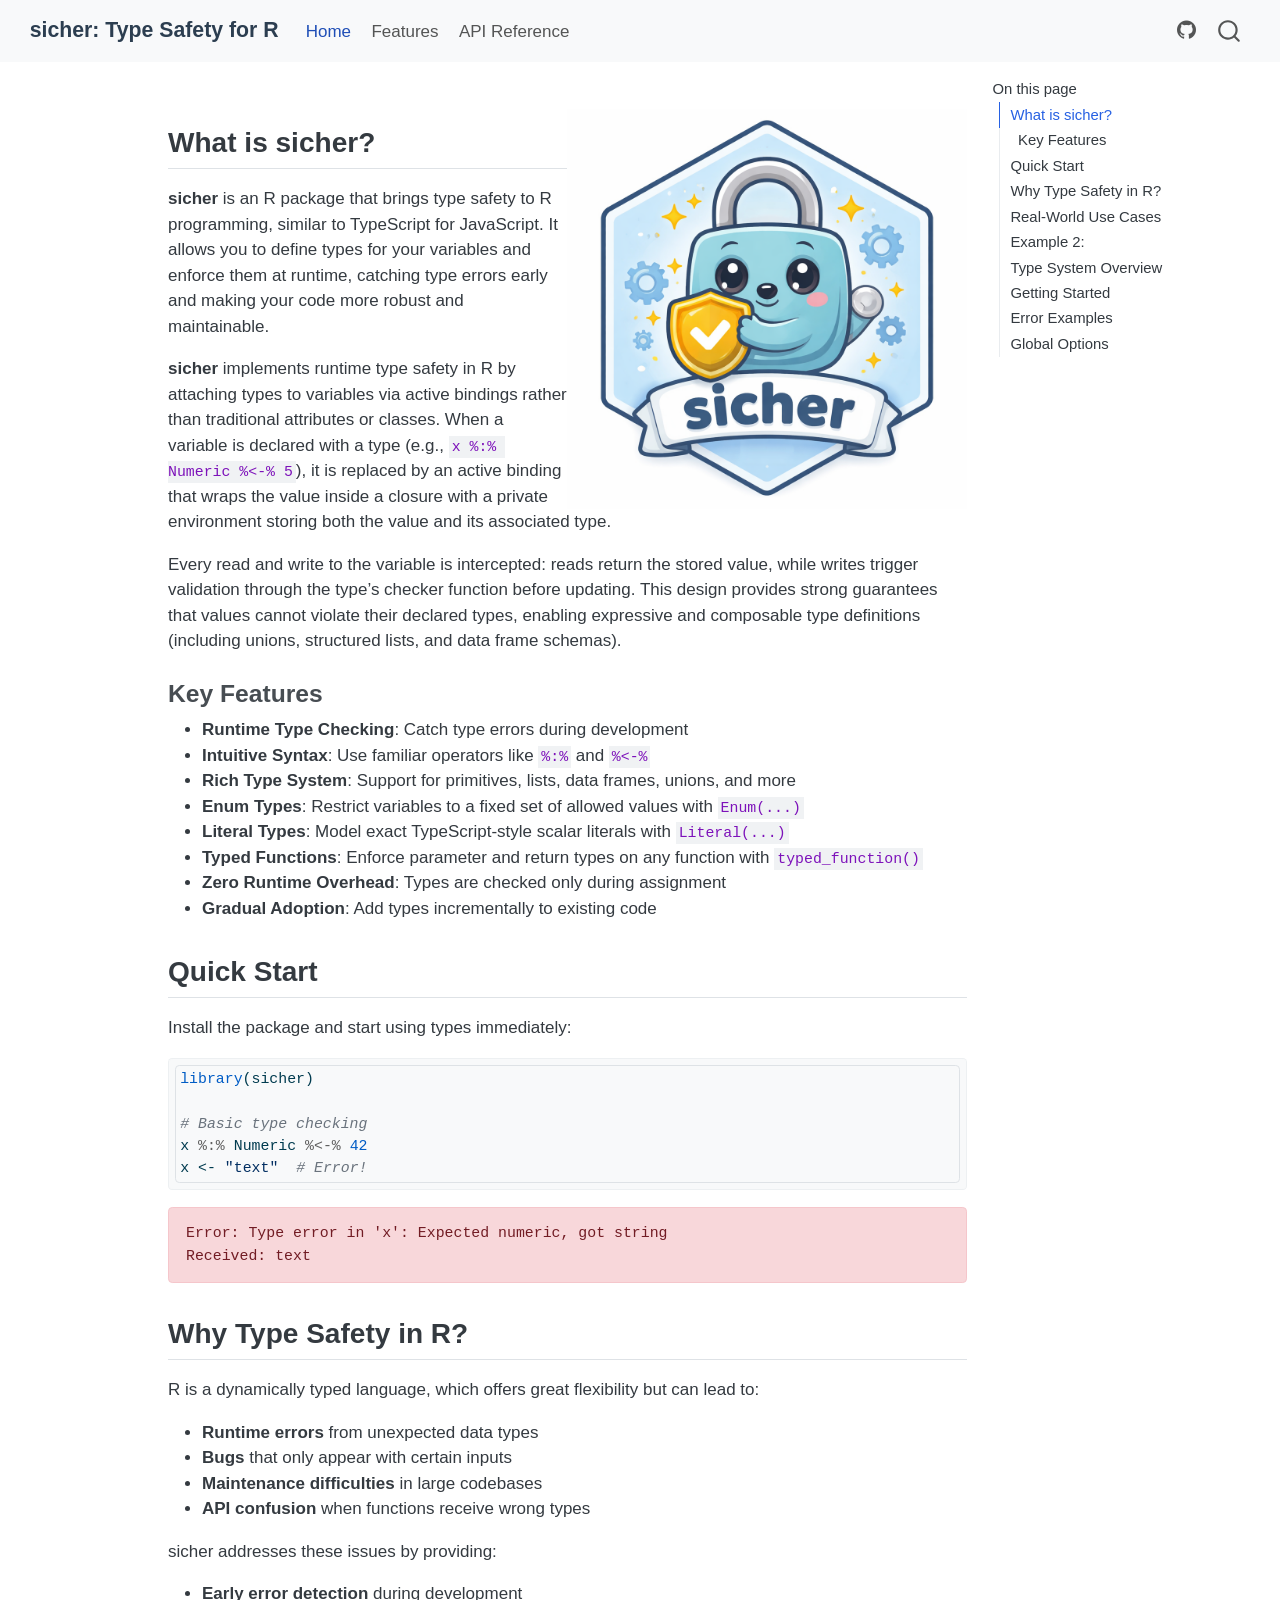
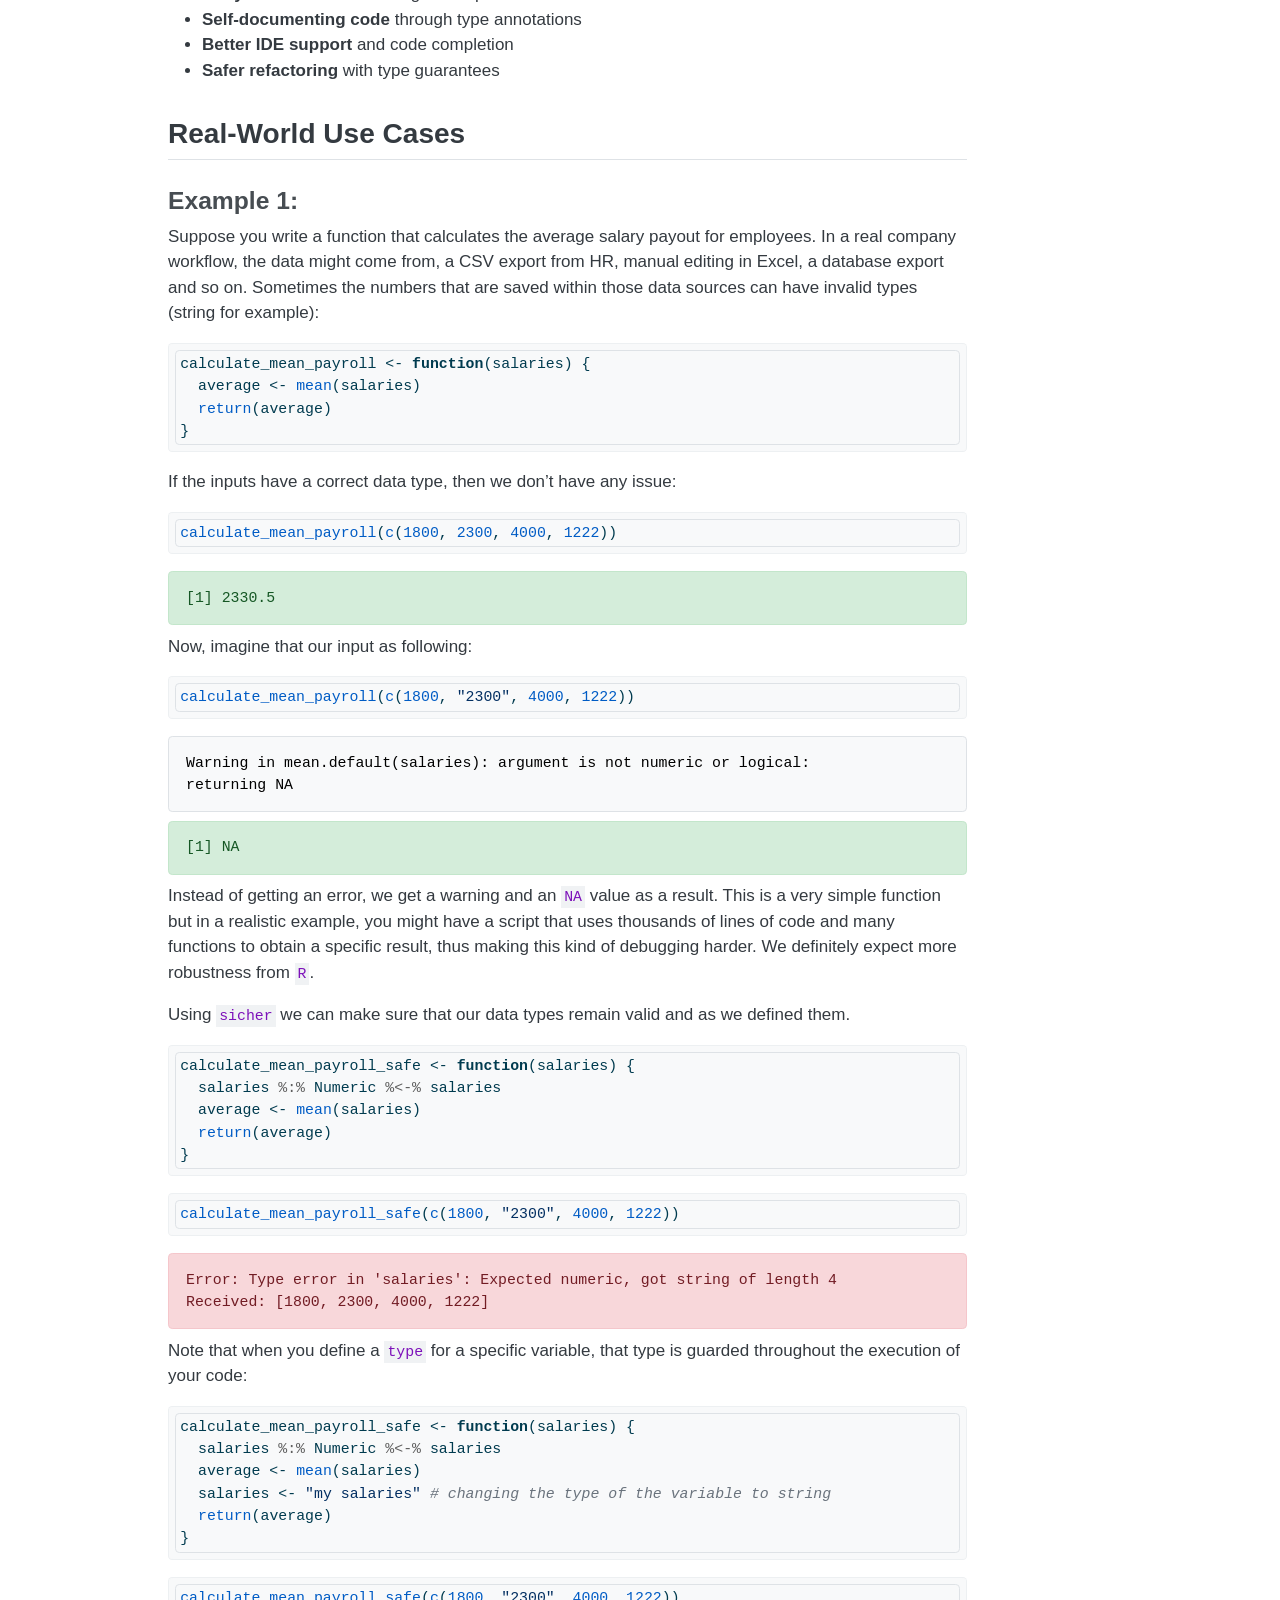
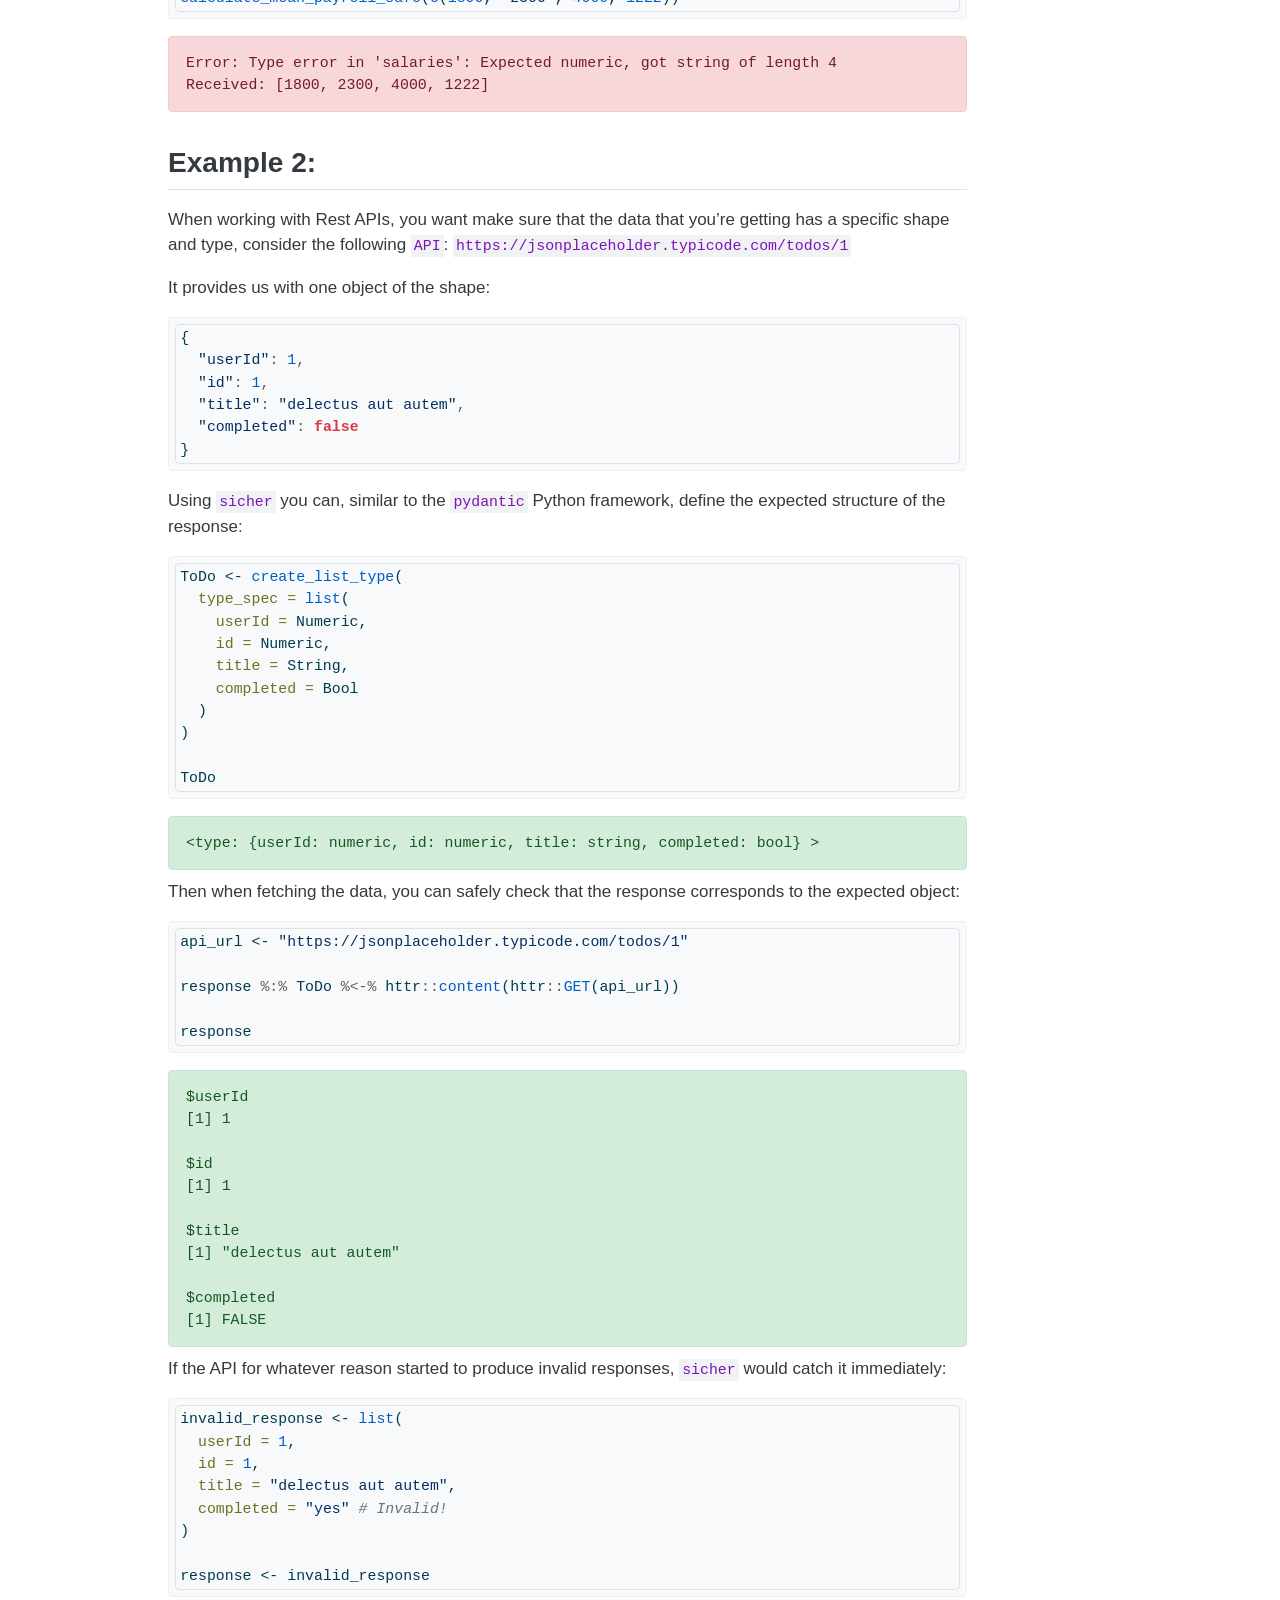
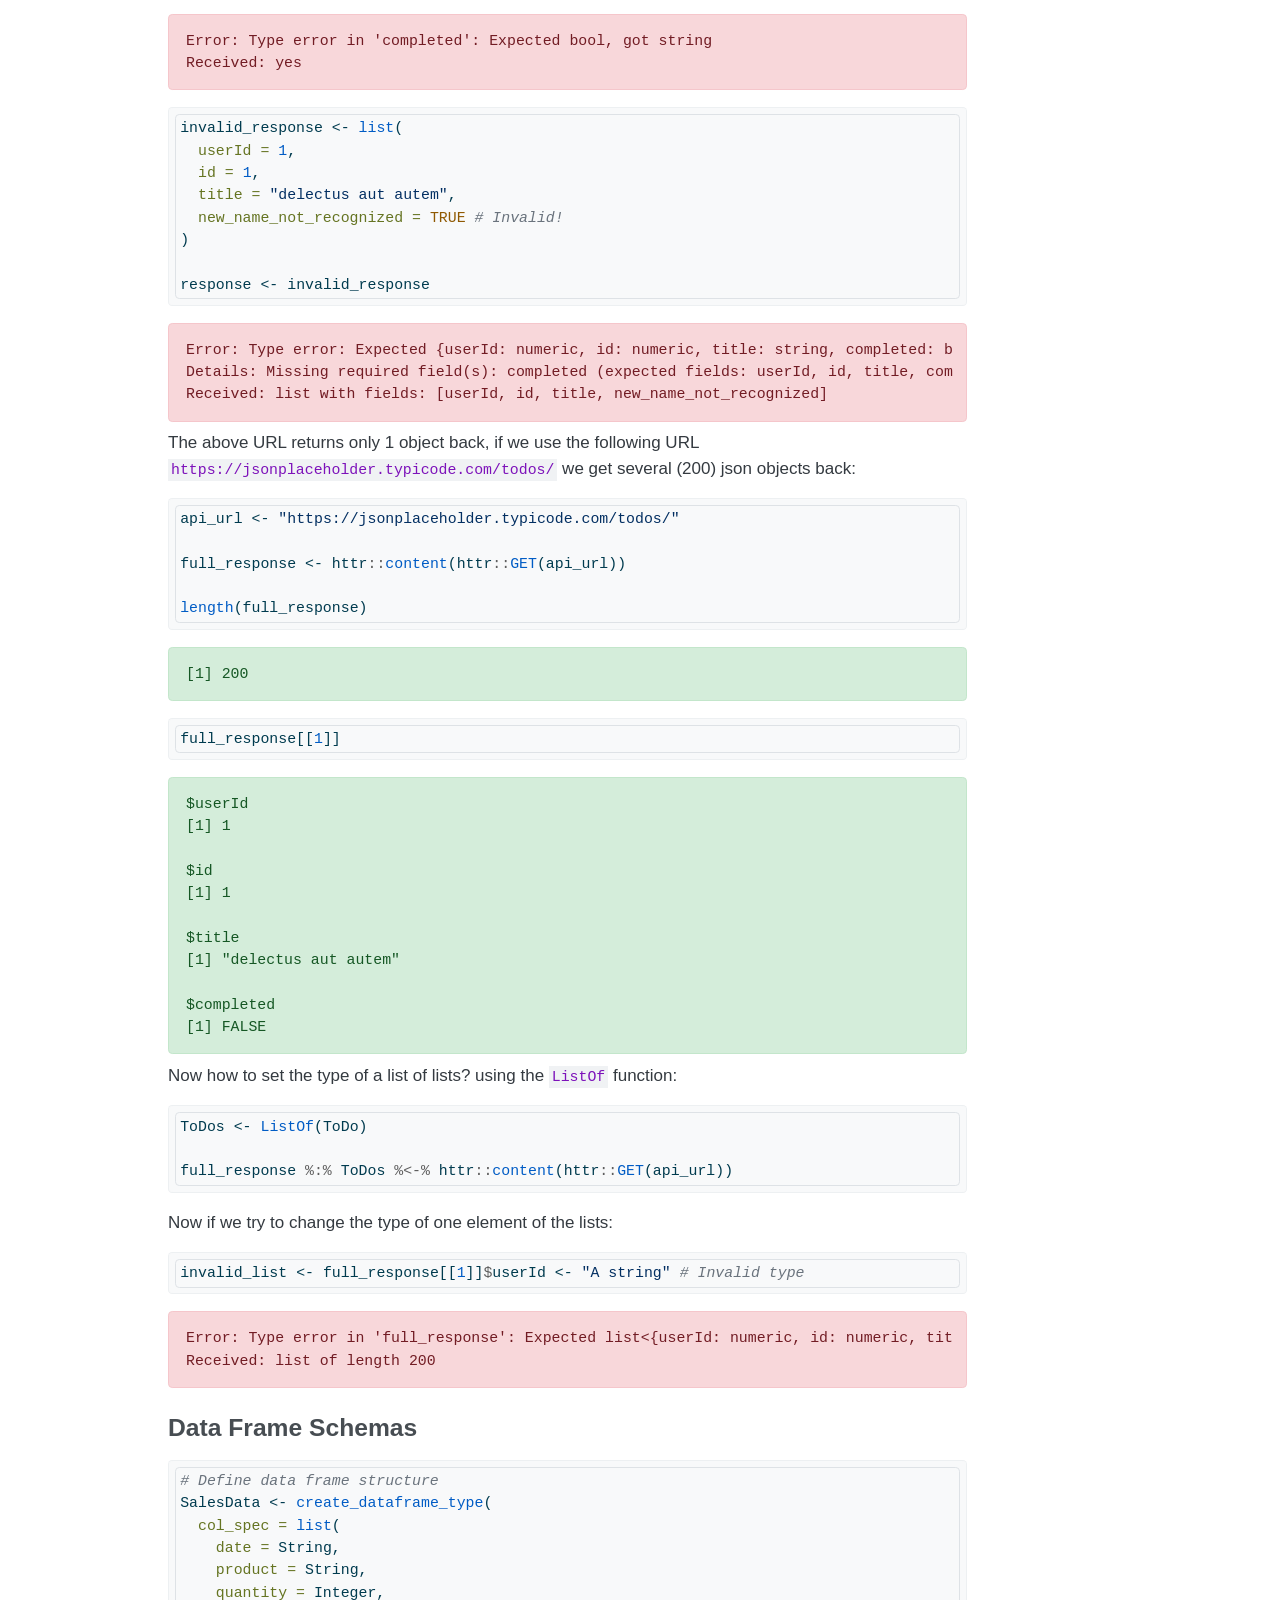
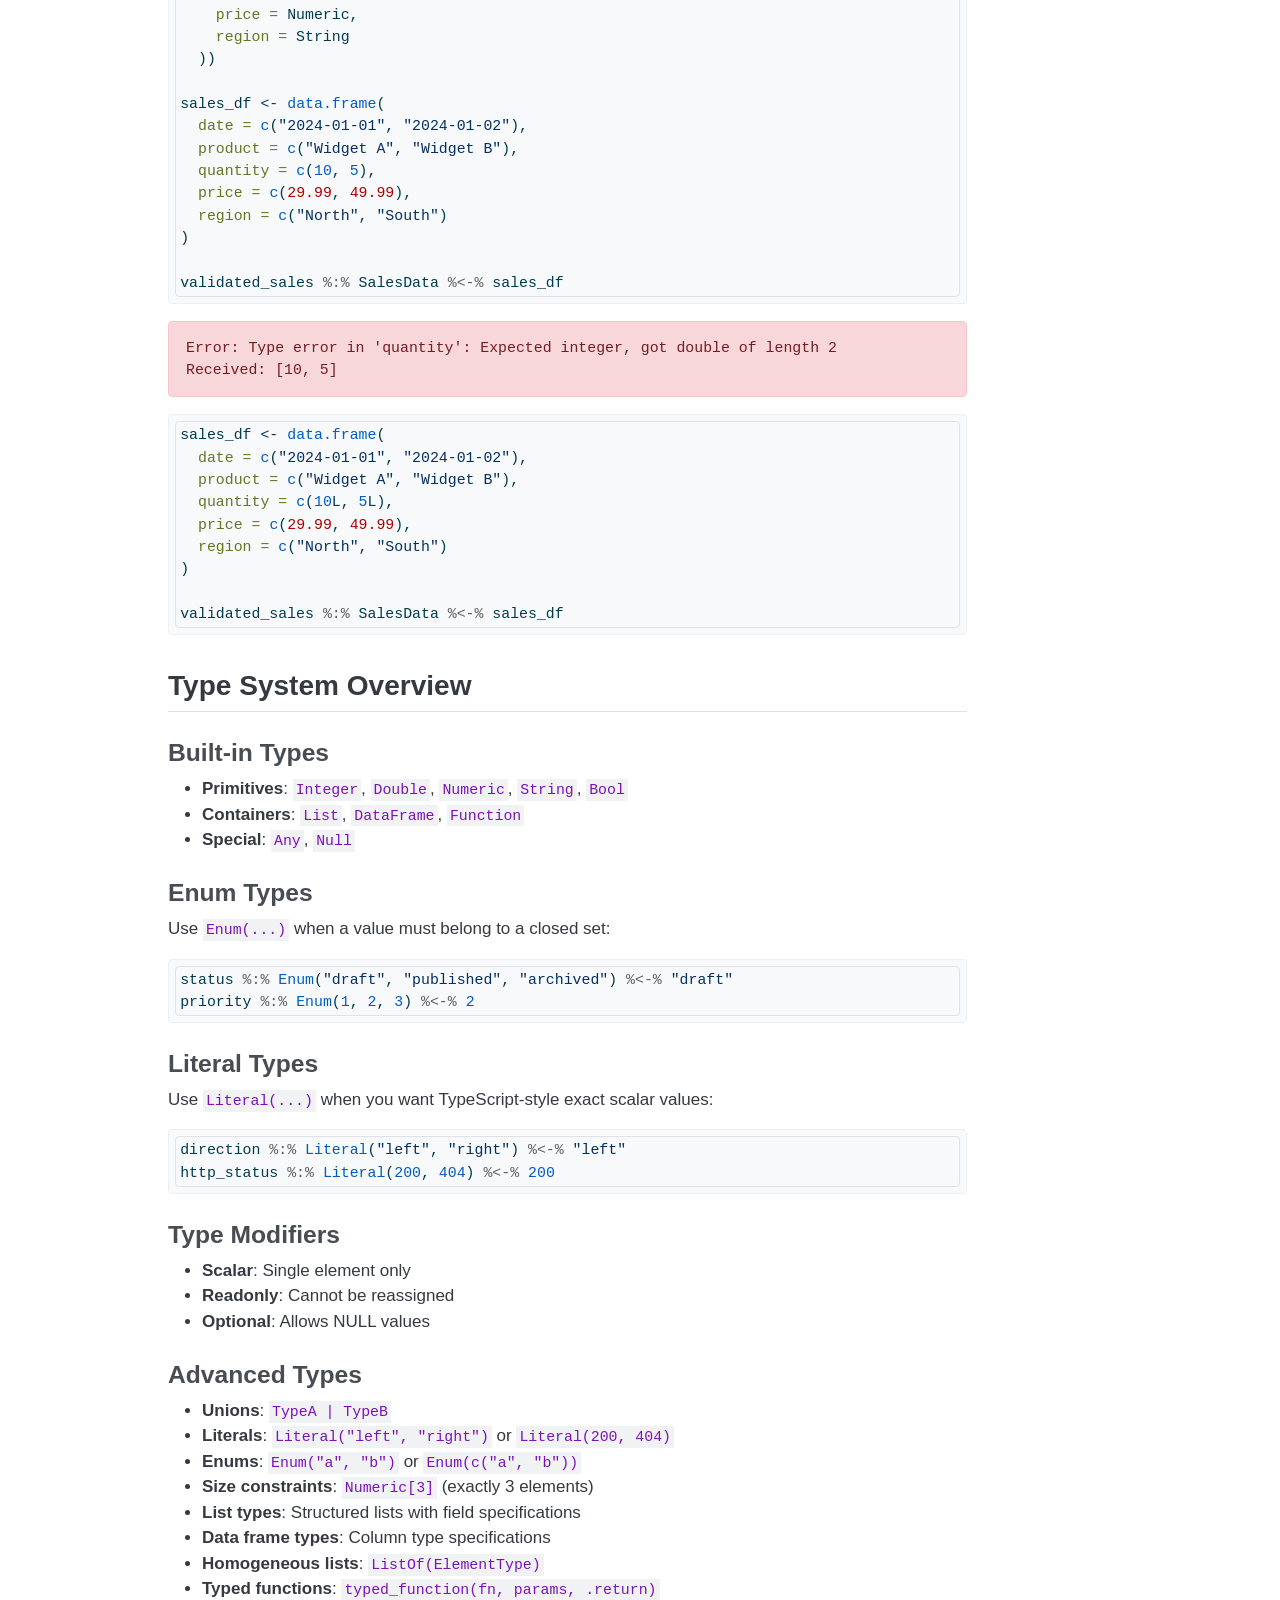
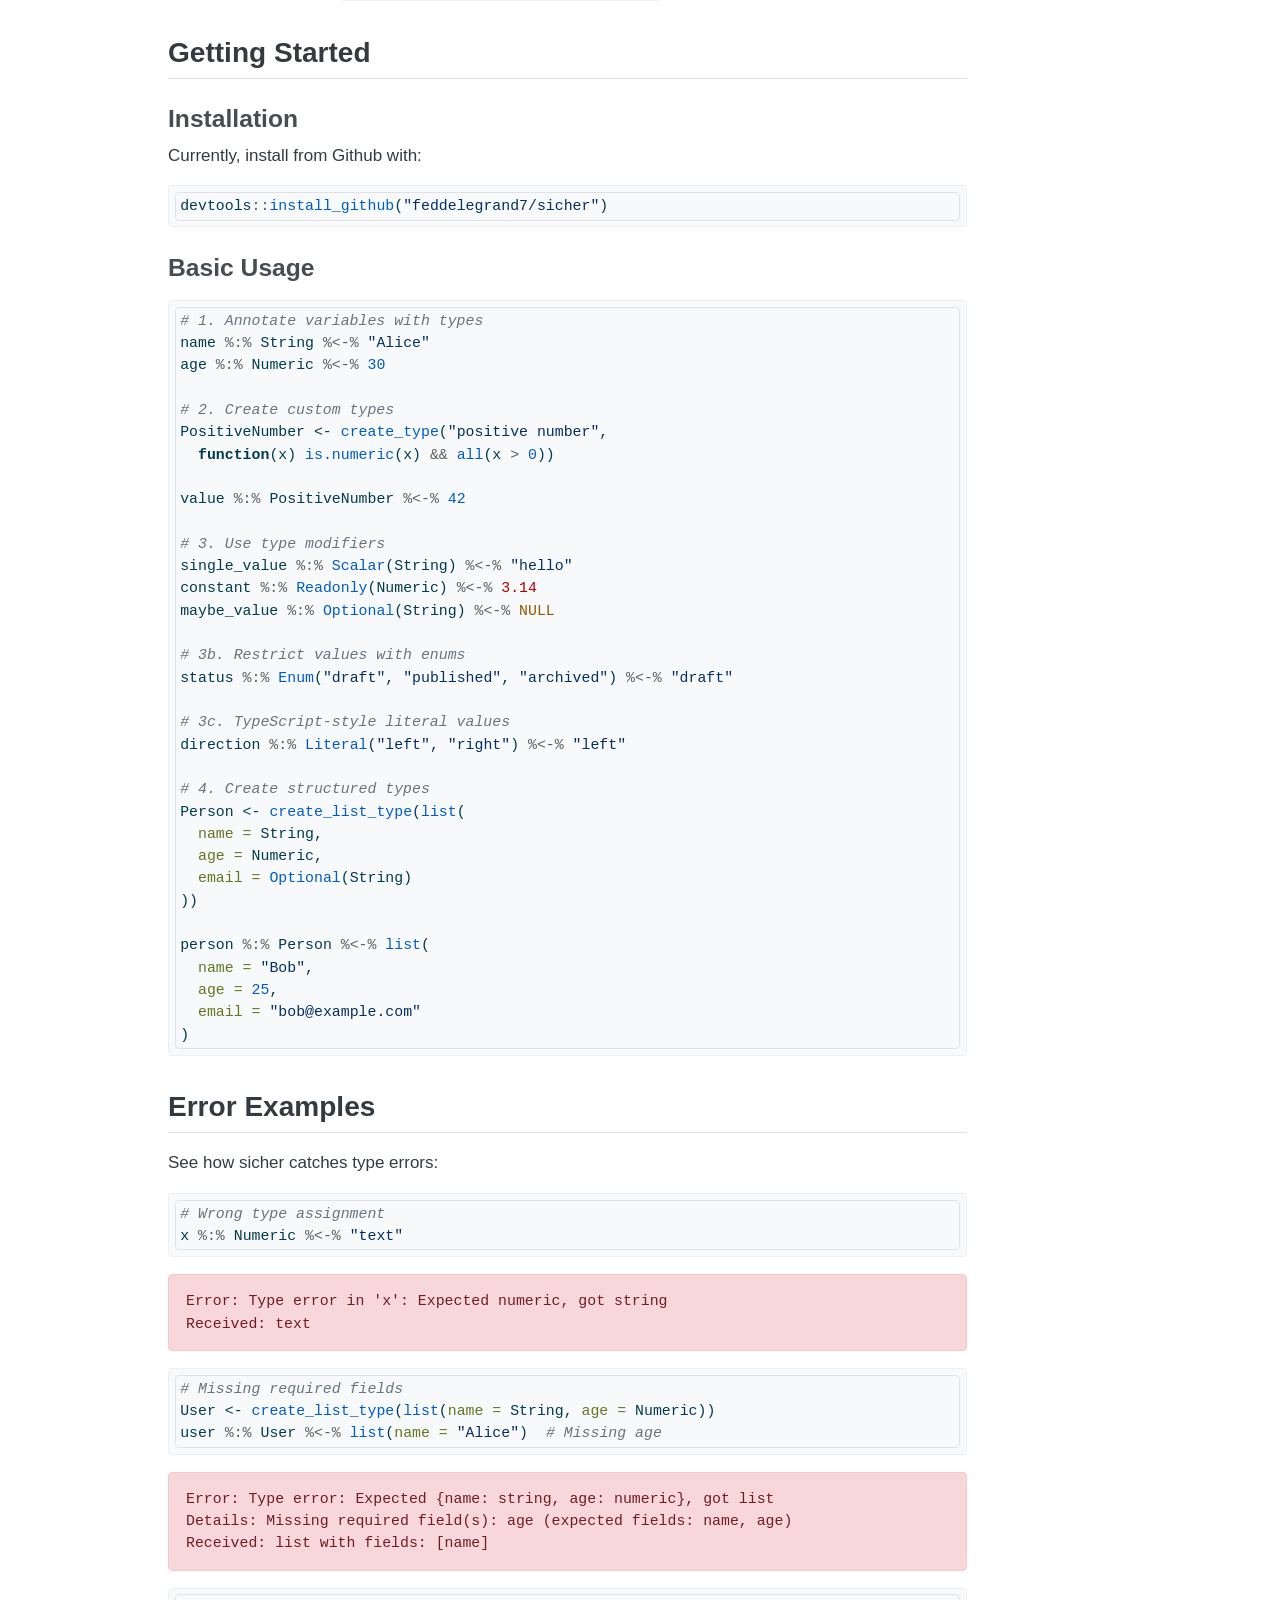
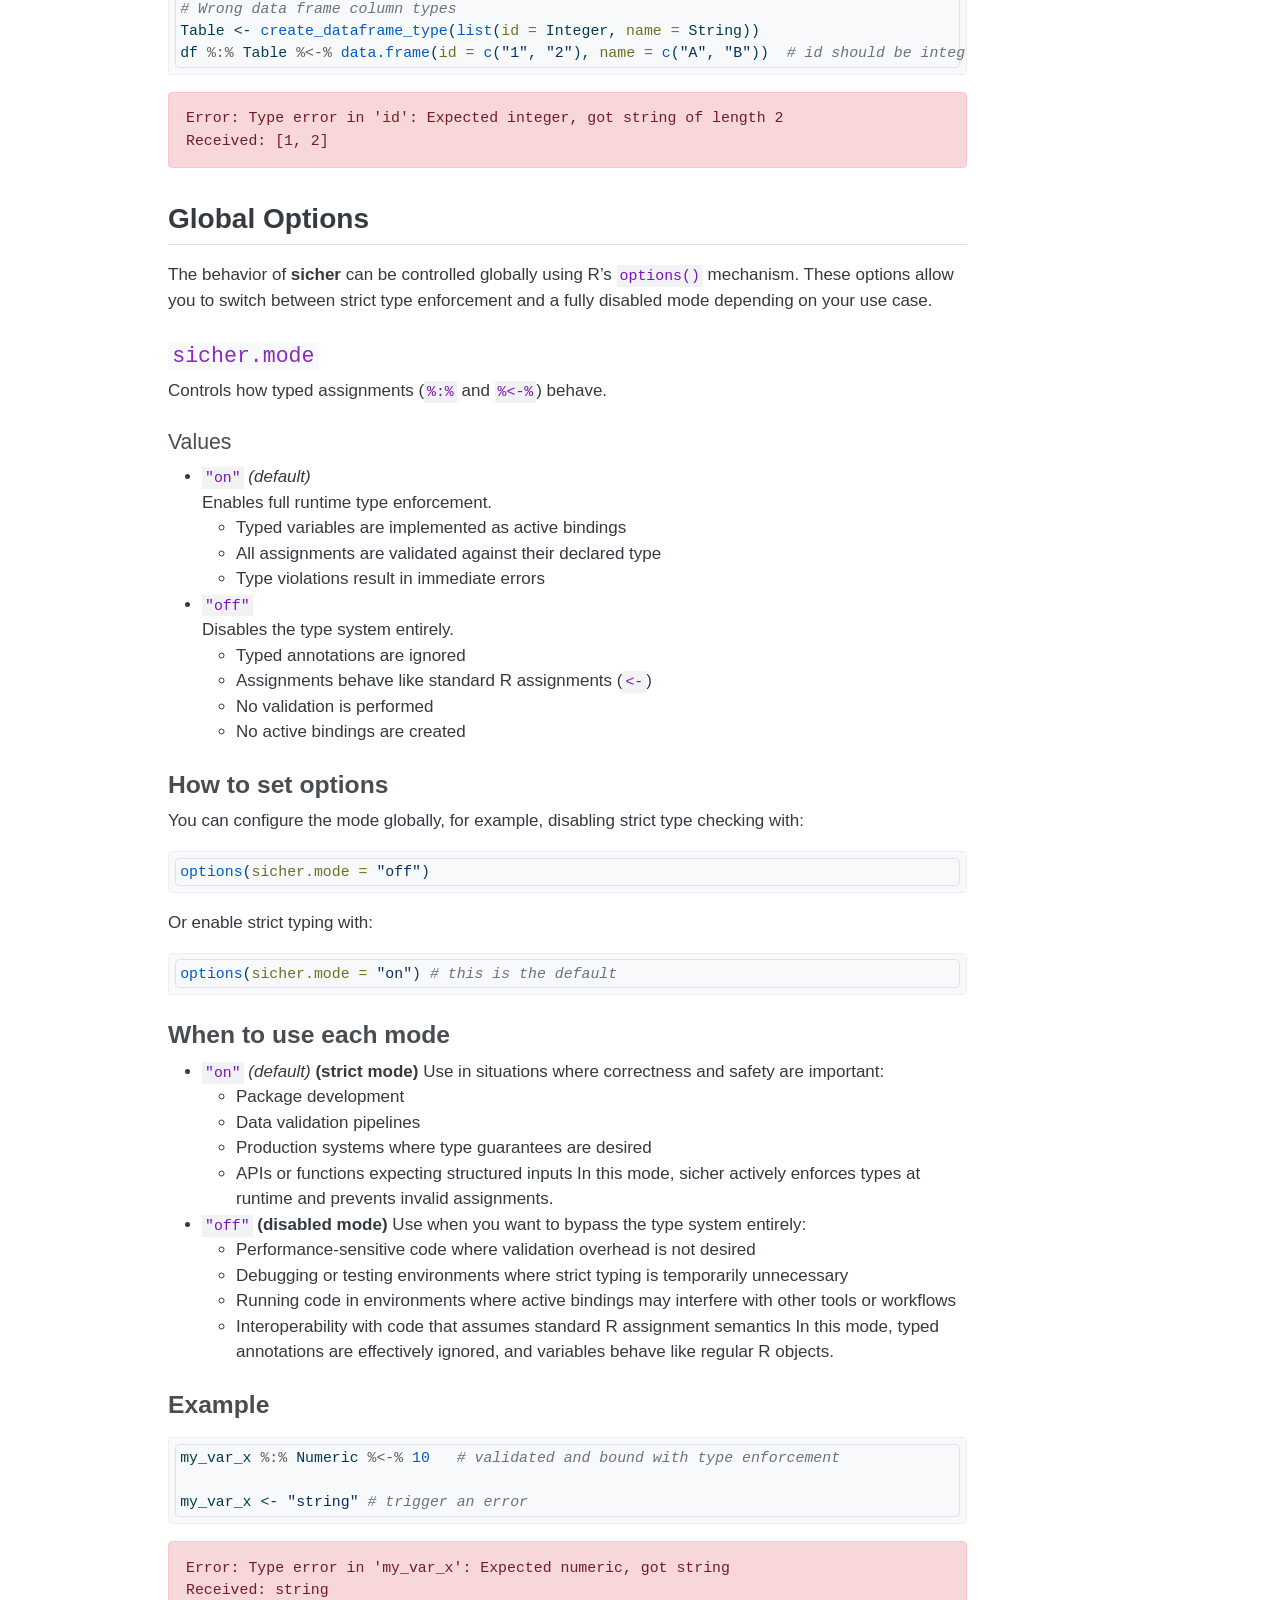
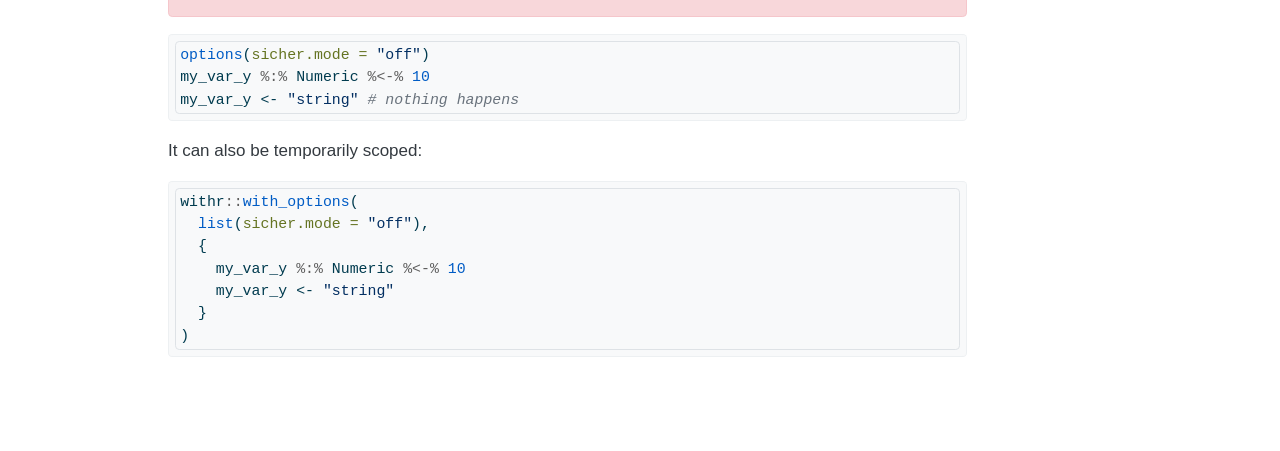
==== docs/index.html @ 77902a48 "updating documentation to include literals" ====
<!DOCTYPE html>
<html xmlns="http://www.w3.org/1999/xhtml" lang="en" xml:lang="en"><head>

<meta charset="utf-8">
<meta name="generator" content="quarto-1.8.27">

<meta name="viewport" content="width=device-width, initial-scale=1.0, user-scalable=yes">


<title>sicher: Type Safety for R</title>
<style>
code{white-space: pre-wrap;}
span.smallcaps{font-variant: small-caps;}
div.columns{display: flex; gap: min(4vw, 1.5em);}
div.column{flex: auto; overflow-x: auto;}
div.hanging-indent{margin-left: 1.5em; text-indent: -1.5em;}
ul.task-list{list-style: none;}
ul.task-list li input[type="checkbox"] {
  width: 0.8em;
  margin: 0 0.8em 0.2em -1em; /* quarto-specific, see https://github.com/quarto-dev/quarto-cli/issues/4556 */ 
  vertical-align: middle;
}
/* CSS for syntax highlighting */
html { -webkit-text-size-adjust: 100%; }
pre > code.sourceCode { white-space: pre; position: relative; }
pre > code.sourceCode > span { display: inline-block; line-height: 1.25; }
pre > code.sourceCode > span:empty { height: 1.2em; }
.sourceCode { overflow: visible; }
code.sourceCode > span { color: inherit; text-decoration: inherit; }
div.sourceCode { margin: 1em 0; }
pre.sourceCode { margin: 0; }
@media screen {
div.sourceCode { overflow: auto; }
}
@media print {
pre > code.sourceCode { white-space: pre-wrap; }
pre > code.sourceCode > span { text-indent: -5em; padding-left: 5em; }
}
pre.numberSource code
  { counter-reset: source-line 0; }
pre.numberSource code > span
  { position: relative; left: -4em; counter-increment: source-line; }
pre.numberSource code > span > a:first-child::before
  { content: counter(source-line);
    position: relative; left: -1em; text-align: right; vertical-align: baseline;
    border: none; display: inline-block;
    -webkit-touch-callout: none; -webkit-user-select: none;
    -khtml-user-select: none; -moz-user-select: none;
    -ms-user-select: none; user-select: none;
    padding: 0 4px; width: 4em;
  }
pre.numberSource { margin-left: 3em;  padding-left: 4px; }
div.sourceCode
  {   }
@media screen {
pre > code.sourceCode > span > a:first-child::before { text-decoration: underline; }
}
</style>


<script src="site_libs/quarto-nav/quarto-nav.js"></script>
<script src="site_libs/quarto-nav/headroom.min.js"></script>
<script src="site_libs/clipboard/clipboard.min.js"></script>
<script src="site_libs/quarto-search/autocomplete.umd.js"></script>
<script src="site_libs/quarto-search/fuse.min.js"></script>
<script src="site_libs/quarto-search/quarto-search.js"></script>
<meta name="quarto:offset" content="./">
<script src="site_libs/quarto-html/quarto.js" type="module"></script>
<script src="site_libs/quarto-html/tabsets/tabsets.js" type="module"></script>
<script src="site_libs/quarto-html/axe/axe-check.js" type="module"></script>
<script src="site_libs/quarto-html/popper.min.js"></script>
<script src="site_libs/quarto-html/tippy.umd.min.js"></script>
<script src="site_libs/quarto-html/anchor.min.js"></script>
<link href="site_libs/quarto-html/tippy.css" rel="stylesheet">
<link href="site_libs/quarto-html/quarto-syntax-highlighting-ed96de9b727972fe78a7b5d16c58bf87.css" rel="stylesheet" id="quarto-text-highlighting-styles">
<script src="site_libs/bootstrap/bootstrap.min.js"></script>
<link href="site_libs/bootstrap/bootstrap-icons.css" rel="stylesheet">
<link href="site_libs/bootstrap/bootstrap-5b4ad623e5705c0698d39aec6f10cf02.min.css" rel="stylesheet" append-hash="true" id="quarto-bootstrap" data-mode="light">
<script id="quarto-search-options" type="application/json">{
  "location": "navbar",
  "copy-button": false,
  "collapse-after": 3,
  "panel-placement": "end",
  "type": "overlay",
  "limit": 50,
  "keyboard-shortcut": [
    "f",
    "/",
    "s"
  ],
  "show-item-context": false,
  "language": {
    "search-no-results-text": "No results",
    "search-matching-documents-text": "matching documents",
    "search-copy-link-title": "Copy link to search",
    "search-hide-matches-text": "Hide additional matches",
    "search-more-match-text": "more match in this document",
    "search-more-matches-text": "more matches in this document",
    "search-clear-button-title": "Clear",
    "search-text-placeholder": "",
    "search-detached-cancel-button-title": "Cancel",
    "search-submit-button-title": "Submit",
    "search-label": "Search"
  }
}</script>


<link rel="stylesheet" href="styles.css">
</head>

<body class="nav-fixed quarto-light">

<div id="quarto-search-results"></div>
  <header id="quarto-header" class="headroom fixed-top">
    <nav class="navbar navbar-expand-lg " data-bs-theme="dark">
      <div class="navbar-container container-fluid">
      <div class="navbar-brand-container mx-auto">
    <a class="navbar-brand" href="./index.html">
    <span class="navbar-title">sicher: Type Safety for R</span>
    </a>
  </div>
            <div id="quarto-search" class="" title="Search"></div>
          <button class="navbar-toggler" type="button" data-bs-toggle="collapse" data-bs-target="#navbarCollapse" aria-controls="navbarCollapse" role="menu" aria-expanded="false" aria-label="Toggle navigation" onclick="if (window.quartoToggleHeadroom) { window.quartoToggleHeadroom(); }">
  <span class="navbar-toggler-icon"></span>
</button>
          <div class="collapse navbar-collapse" id="navbarCollapse">
            <ul class="navbar-nav navbar-nav-scroll me-auto">
  <li class="nav-item">
    <a class="nav-link active" href="./index.html" aria-current="page"> 
<span class="menu-text">Home</span></a>
  </li>  
  <li class="nav-item">
    <a class="nav-link" href="./features.html"> 
<span class="menu-text">Features</span></a>
  </li>  
  <li class="nav-item">
    <a class="nav-link" href="./api.html"> 
<span class="menu-text">API Reference</span></a>
  </li>  
</ul>
            <ul class="navbar-nav navbar-nav-scroll ms-auto">
  <li class="nav-item compact">
    <a class="nav-link" href="https://github.com/feddelegrand7/sicher"> <i class="bi bi-github" role="img">
</i> 
<span class="menu-text"></span></a>
  </li>  
</ul>
          </div> <!-- /navcollapse -->
            <div class="quarto-navbar-tools">
</div>
      </div> <!-- /container-fluid -->
    </nav>
</header>
<!-- content -->
<div id="quarto-content" class="quarto-container page-columns page-rows-contents page-layout-article page-navbar">
<!-- sidebar -->
<!-- margin-sidebar -->
    <div id="quarto-margin-sidebar" class="sidebar margin-sidebar">
        <nav id="TOC" role="doc-toc" class="toc-active">
    <h2 id="toc-title">On this page</h2>
   
  <ul>
  <li><a href="#what-is-sicher" id="toc-what-is-sicher" class="nav-link active" data-scroll-target="#what-is-sicher">What is sicher?</a>
  <ul class="collapse">
  <li><a href="#key-features" id="toc-key-features" class="nav-link" data-scroll-target="#key-features">Key Features</a></li>
  </ul></li>
  <li><a href="#quick-start" id="toc-quick-start" class="nav-link" data-scroll-target="#quick-start">Quick Start</a></li>
  <li><a href="#why-type-safety-in-r" id="toc-why-type-safety-in-r" class="nav-link" data-scroll-target="#why-type-safety-in-r">Why Type Safety in R?</a></li>
  <li><a href="#real-world-use-cases" id="toc-real-world-use-cases" class="nav-link" data-scroll-target="#real-world-use-cases">Real-World Use Cases</a>
  <ul class="collapse">
  <li><a href="#example-1" id="toc-example-1" class="nav-link" data-scroll-target="#example-1">Example 1:</a></li>
  </ul></li>
  <li><a href="#example-2" id="toc-example-2" class="nav-link" data-scroll-target="#example-2">Example 2:</a>
  <ul class="collapse">
  <li><a href="#data-frame-schemas" id="toc-data-frame-schemas" class="nav-link" data-scroll-target="#data-frame-schemas">Data Frame Schemas</a></li>
  </ul></li>
  <li><a href="#type-system-overview" id="toc-type-system-overview" class="nav-link" data-scroll-target="#type-system-overview">Type System Overview</a>
  <ul class="collapse">
  <li><a href="#built-in-types" id="toc-built-in-types" class="nav-link" data-scroll-target="#built-in-types">Built-in Types</a></li>
  <li><a href="#enum-types" id="toc-enum-types" class="nav-link" data-scroll-target="#enum-types">Enum Types</a></li>
  <li><a href="#literal-types" id="toc-literal-types" class="nav-link" data-scroll-target="#literal-types">Literal Types</a></li>
  <li><a href="#type-modifiers" id="toc-type-modifiers" class="nav-link" data-scroll-target="#type-modifiers">Type Modifiers</a></li>
  <li><a href="#advanced-types" id="toc-advanced-types" class="nav-link" data-scroll-target="#advanced-types">Advanced Types</a></li>
  </ul></li>
  <li><a href="#getting-started" id="toc-getting-started" class="nav-link" data-scroll-target="#getting-started">Getting Started</a>
  <ul class="collapse">
  <li><a href="#installation" id="toc-installation" class="nav-link" data-scroll-target="#installation">Installation</a></li>
  <li><a href="#basic-usage" id="toc-basic-usage" class="nav-link" data-scroll-target="#basic-usage">Basic Usage</a></li>
  </ul></li>
  <li><a href="#error-examples" id="toc-error-examples" class="nav-link" data-scroll-target="#error-examples">Error Examples</a></li>
  <li><a href="#global-options" id="toc-global-options" class="nav-link" data-scroll-target="#global-options">Global Options</a>
  <ul class="collapse">
  <li><a href="#sicher.mode" id="toc-sicher.mode" class="nav-link" data-scroll-target="#sicher.mode"><code>sicher.mode</code></a></li>
  <li><a href="#how-to-set-options" id="toc-how-to-set-options" class="nav-link" data-scroll-target="#how-to-set-options">How to set options</a></li>
  <li><a href="#when-to-use-each-mode" id="toc-when-to-use-each-mode" class="nav-link" data-scroll-target="#when-to-use-each-mode">When to use each mode</a></li>
  <li><a href="#example" id="toc-example" class="nav-link" data-scroll-target="#example">Example</a></li>
  </ul></li>
  </ul>
</nav>
    </div>
<!-- main -->
<main class="content" id="quarto-document-content"><header id="title-block-header" class="quarto-title-block"></header>




<p><a><img src="man/figures/sicher_logo.png" align="right" height="400" width="400"></a></p>
<section id="what-is-sicher" class="level2">
<h2 class="anchored" data-anchor-id="what-is-sicher">What is sicher?</h2>
<p><strong>sicher</strong> is an R package that brings type safety to R programming, similar to TypeScript for JavaScript. It allows you to define types for your variables and enforce them at runtime, catching type errors early and making your code more robust and maintainable.</p>
<p><strong>sicher</strong> implements runtime type safety in R by attaching types to variables via active bindings rather than traditional attributes or classes. When a variable is declared with a type (e.g., <code>x %:% Numeric %&lt;-% 5</code>), it is replaced by an active binding that wraps the value inside a closure with a private environment storing both the value and its associated type.</p>
<p>Every read and write to the variable is intercepted: reads return the stored value, while writes trigger validation through the type’s checker function before updating. This design provides strong guarantees that values cannot violate their declared types, enabling expressive and composable type definitions (including unions, structured lists, and data frame schemas).</p>
<section id="key-features" class="level3">
<h3 class="anchored" data-anchor-id="key-features">Key Features</h3>
<ul>
<li><strong>Runtime Type Checking</strong>: Catch type errors during development</li>
<li><strong>Intuitive Syntax</strong>: Use familiar operators like <code>%:%</code> and <code>%&lt;-%</code></li>
<li><strong>Rich Type System</strong>: Support for primitives, lists, data frames, unions, and more</li>
<li><strong>Enum Types</strong>: Restrict variables to a fixed set of allowed values with <code>Enum(...)</code></li>
<li><strong>Literal Types</strong>: Model exact TypeScript-style scalar literals with <code>Literal(...)</code></li>
<li><strong>Typed Functions</strong>: Enforce parameter and return types on any function with <code>typed_function()</code></li>
<li><strong>Zero Runtime Overhead</strong>: Types are checked only during assignment</li>
<li><strong>Gradual Adoption</strong>: Add types incrementally to existing code</li>
</ul>
</section>
</section>
<section id="quick-start" class="level2">
<h2 class="anchored" data-anchor-id="quick-start">Quick Start</h2>
<p>Install the package and start using types immediately:</p>
<div class="cell">
<div class="code-copy-outer-scaffold"><div class="sourceCode cell-code" id="cb1"><pre class="sourceCode r code-with-copy"><code class="sourceCode r"><span id="cb1-1"><a href="#cb1-1" aria-hidden="true" tabindex="-1"></a><span class="fu">library</span>(sicher)</span>
<span id="cb1-2"><a href="#cb1-2" aria-hidden="true" tabindex="-1"></a></span>
<span id="cb1-3"><a href="#cb1-3" aria-hidden="true" tabindex="-1"></a><span class="co"># Basic type checking</span></span>
<span id="cb1-4"><a href="#cb1-4" aria-hidden="true" tabindex="-1"></a>x <span class="sc">%:%</span> Numeric <span class="sc">%&lt;-%</span> <span class="dv">42</span></span>
<span id="cb1-5"><a href="#cb1-5" aria-hidden="true" tabindex="-1"></a>x <span class="ot">&lt;-</span> <span class="st">"text"</span>  <span class="co"># Error!</span></span></code></pre></div><button title="Copy to Clipboard" class="code-copy-button"><i class="bi"></i></button></div>
<div class="cell-output cell-output-error">
<pre><code>Error: Type error in 'x': Expected numeric, got string
Received: text</code></pre>
</div>
</div>
</section>
<section id="why-type-safety-in-r" class="level2">
<h2 class="anchored" data-anchor-id="why-type-safety-in-r">Why Type Safety in R?</h2>
<p>R is a dynamically typed language, which offers great flexibility but can lead to:</p>
<ul>
<li><strong>Runtime errors</strong> from unexpected data types</li>
<li><strong>Bugs</strong> that only appear with certain inputs</li>
<li><strong>Maintenance difficulties</strong> in large codebases</li>
<li><strong>API confusion</strong> when functions receive wrong types</li>
</ul>
<p>sicher addresses these issues by providing:</p>
<ul>
<li><strong>Early error detection</strong> during development</li>
<li><strong>Self-documenting code</strong> through type annotations</li>
<li><strong>Better IDE support</strong> and code completion</li>
<li><strong>Safer refactoring</strong> with type guarantees</li>
</ul>
</section>
<section id="real-world-use-cases" class="level2">
<h2 class="anchored" data-anchor-id="real-world-use-cases">Real-World Use Cases</h2>
<section id="example-1" class="level3">
<h3 class="anchored" data-anchor-id="example-1">Example 1:</h3>
<p>Suppose you write a function that calculates the average salary payout for employees. In a real company workflow, the data might come from, a CSV export from HR, manual editing in Excel, a database export and so on. Sometimes the numbers that are saved within those data sources can have invalid types (string for example):</p>
<div class="cell">
<div class="code-copy-outer-scaffold"><div class="sourceCode cell-code" id="cb3"><pre class="sourceCode r code-with-copy"><code class="sourceCode r"><span id="cb3-1"><a href="#cb3-1" aria-hidden="true" tabindex="-1"></a>calculate_mean_payroll <span class="ot">&lt;-</span> <span class="cf">function</span>(salaries) {</span>
<span id="cb3-2"><a href="#cb3-2" aria-hidden="true" tabindex="-1"></a>  average <span class="ot">&lt;-</span> <span class="fu">mean</span>(salaries)</span>
<span id="cb3-3"><a href="#cb3-3" aria-hidden="true" tabindex="-1"></a>  <span class="fu">return</span>(average)</span>
<span id="cb3-4"><a href="#cb3-4" aria-hidden="true" tabindex="-1"></a>}</span></code></pre></div><button title="Copy to Clipboard" class="code-copy-button"><i class="bi"></i></button></div>
</div>
<p>If the inputs have a correct data type, then we don’t have any issue:</p>
<div class="cell">
<div class="code-copy-outer-scaffold"><div class="sourceCode cell-code" id="cb4"><pre class="sourceCode r code-with-copy"><code class="sourceCode r"><span id="cb4-1"><a href="#cb4-1" aria-hidden="true" tabindex="-1"></a><span class="fu">calculate_mean_payroll</span>(<span class="fu">c</span>(<span class="dv">1800</span>, <span class="dv">2300</span>, <span class="dv">4000</span>, <span class="dv">1222</span>))</span></code></pre></div><button title="Copy to Clipboard" class="code-copy-button"><i class="bi"></i></button></div>
<div class="cell-output cell-output-stdout">
<pre><code>[1] 2330.5</code></pre>
</div>
</div>
<p>Now, imagine that our input as following:</p>
<div class="cell">
<div class="code-copy-outer-scaffold"><div class="sourceCode cell-code" id="cb6"><pre class="sourceCode r code-with-copy"><code class="sourceCode r"><span id="cb6-1"><a href="#cb6-1" aria-hidden="true" tabindex="-1"></a><span class="fu">calculate_mean_payroll</span>(<span class="fu">c</span>(<span class="dv">1800</span>, <span class="st">"2300"</span>, <span class="dv">4000</span>, <span class="dv">1222</span>))</span></code></pre></div><button title="Copy to Clipboard" class="code-copy-button"><i class="bi"></i></button></div>
<div class="cell-output cell-output-stderr">
<pre><code>Warning in mean.default(salaries): argument is not numeric or logical:
returning NA</code></pre>
</div>
<div class="cell-output cell-output-stdout">
<pre><code>[1] NA</code></pre>
</div>
</div>
<p>Instead of getting an error, we get a warning and an <code>NA</code> value as a result. This is a very simple function but in a realistic example, you might have a script that uses thousands of lines of code and many functions to obtain a specific result, thus making this kind of debugging harder. We definitely expect more robustness from <code>R</code>.</p>
<p>Using <code>sicher</code> we can make sure that our data types remain valid and as we defined them.</p>
<div class="cell">
<div class="code-copy-outer-scaffold"><div class="sourceCode cell-code" id="cb9"><pre class="sourceCode r code-with-copy"><code class="sourceCode r"><span id="cb9-1"><a href="#cb9-1" aria-hidden="true" tabindex="-1"></a>calculate_mean_payroll_safe <span class="ot">&lt;-</span> <span class="cf">function</span>(salaries) {</span>
<span id="cb9-2"><a href="#cb9-2" aria-hidden="true" tabindex="-1"></a>  salaries <span class="sc">%:%</span> Numeric <span class="sc">%&lt;-%</span> salaries</span>
<span id="cb9-3"><a href="#cb9-3" aria-hidden="true" tabindex="-1"></a>  average <span class="ot">&lt;-</span> <span class="fu">mean</span>(salaries)</span>
<span id="cb9-4"><a href="#cb9-4" aria-hidden="true" tabindex="-1"></a>  <span class="fu">return</span>(average)</span>
<span id="cb9-5"><a href="#cb9-5" aria-hidden="true" tabindex="-1"></a>}</span></code></pre></div><button title="Copy to Clipboard" class="code-copy-button"><i class="bi"></i></button></div>
</div>
<div class="cell">
<div class="code-copy-outer-scaffold"><div class="sourceCode cell-code" id="cb10"><pre class="sourceCode r code-with-copy"><code class="sourceCode r"><span id="cb10-1"><a href="#cb10-1" aria-hidden="true" tabindex="-1"></a><span class="fu">calculate_mean_payroll_safe</span>(<span class="fu">c</span>(<span class="dv">1800</span>, <span class="st">"2300"</span>, <span class="dv">4000</span>, <span class="dv">1222</span>))</span></code></pre></div><button title="Copy to Clipboard" class="code-copy-button"><i class="bi"></i></button></div>
<div class="cell-output cell-output-error">
<pre><code>Error: Type error in 'salaries': Expected numeric, got string of length 4
Received: [1800, 2300, 4000, 1222]</code></pre>
</div>
</div>
<p>Note that when you define a <code>type</code> for a specific variable, that type is guarded throughout the execution of your code:</p>
<div class="cell">
<div class="code-copy-outer-scaffold"><div class="sourceCode cell-code" id="cb12"><pre class="sourceCode r code-with-copy"><code class="sourceCode r"><span id="cb12-1"><a href="#cb12-1" aria-hidden="true" tabindex="-1"></a>calculate_mean_payroll_safe <span class="ot">&lt;-</span> <span class="cf">function</span>(salaries) {</span>
<span id="cb12-2"><a href="#cb12-2" aria-hidden="true" tabindex="-1"></a>  salaries <span class="sc">%:%</span> Numeric <span class="sc">%&lt;-%</span> salaries</span>
<span id="cb12-3"><a href="#cb12-3" aria-hidden="true" tabindex="-1"></a>  average <span class="ot">&lt;-</span> <span class="fu">mean</span>(salaries)</span>
<span id="cb12-4"><a href="#cb12-4" aria-hidden="true" tabindex="-1"></a>  salaries <span class="ot">&lt;-</span> <span class="st">"my salaries"</span> <span class="co"># changing the type of the variable to string</span></span>
<span id="cb12-5"><a href="#cb12-5" aria-hidden="true" tabindex="-1"></a>  <span class="fu">return</span>(average)</span>
<span id="cb12-6"><a href="#cb12-6" aria-hidden="true" tabindex="-1"></a>}</span></code></pre></div><button title="Copy to Clipboard" class="code-copy-button"><i class="bi"></i></button></div>
</div>
<div class="cell">
<div class="code-copy-outer-scaffold"><div class="sourceCode cell-code" id="cb13"><pre class="sourceCode r code-with-copy"><code class="sourceCode r"><span id="cb13-1"><a href="#cb13-1" aria-hidden="true" tabindex="-1"></a><span class="fu">calculate_mean_payroll_safe</span>(<span class="fu">c</span>(<span class="dv">1800</span>, <span class="st">"2300"</span>, <span class="dv">4000</span>, <span class="dv">1222</span>))</span></code></pre></div><button title="Copy to Clipboard" class="code-copy-button"><i class="bi"></i></button></div>
<div class="cell-output cell-output-error">
<pre><code>Error: Type error in 'salaries': Expected numeric, got string of length 4
Received: [1800, 2300, 4000, 1222]</code></pre>
</div>
</div>
</section>
</section>
<section id="example-2" class="level2">
<h2 class="anchored" data-anchor-id="example-2">Example 2:</h2>
<p>When working with Rest APIs, you want make sure that the data that you’re getting has a specific shape and type, consider the following <code>API</code>: <code>https://jsonplaceholder.typicode.com/todos/1</code></p>
<p>It provides us with one object of the shape:</p>
<div class="cell">
<div class="code-copy-outer-scaffold"><div class="sourceCode cell-code" id="cb15"><pre class="sourceCode js code-with-copy"><code class="sourceCode javascript"><span id="cb15-1"><a href="#cb15-1" aria-hidden="true" tabindex="-1"></a>{</span>
<span id="cb15-2"><a href="#cb15-2" aria-hidden="true" tabindex="-1"></a>  <span class="st">"userId"</span><span class="op">:</span> <span class="dv">1</span><span class="op">,</span></span>
<span id="cb15-3"><a href="#cb15-3" aria-hidden="true" tabindex="-1"></a>  <span class="st">"id"</span><span class="op">:</span> <span class="dv">1</span><span class="op">,</span></span>
<span id="cb15-4"><a href="#cb15-4" aria-hidden="true" tabindex="-1"></a>  <span class="st">"title"</span><span class="op">:</span> <span class="st">"delectus aut autem"</span><span class="op">,</span></span>
<span id="cb15-5"><a href="#cb15-5" aria-hidden="true" tabindex="-1"></a>  <span class="st">"completed"</span><span class="op">:</span> <span class="kw">false</span></span>
<span id="cb15-6"><a href="#cb15-6" aria-hidden="true" tabindex="-1"></a>}</span></code></pre></div><button title="Copy to Clipboard" class="code-copy-button"><i class="bi"></i></button></div>
<script>
{
  "userId": 1,
  "id": 1,
  "title": "delectus aut autem",
  "completed": false
}
</script>
</div>
<p>Using <code>sicher</code> you can, similar to the <code>pydantic</code> Python framework, define the expected structure of the response:</p>
<div class="cell">
<div class="code-copy-outer-scaffold"><div class="sourceCode cell-code" id="cb16"><pre class="sourceCode r code-with-copy"><code class="sourceCode r"><span id="cb16-1"><a href="#cb16-1" aria-hidden="true" tabindex="-1"></a>ToDo <span class="ot">&lt;-</span> <span class="fu">create_list_type</span>(</span>
<span id="cb16-2"><a href="#cb16-2" aria-hidden="true" tabindex="-1"></a>  <span class="at">type_spec =</span> <span class="fu">list</span>(</span>
<span id="cb16-3"><a href="#cb16-3" aria-hidden="true" tabindex="-1"></a>    <span class="at">userId =</span> Numeric,</span>
<span id="cb16-4"><a href="#cb16-4" aria-hidden="true" tabindex="-1"></a>    <span class="at">id =</span> Numeric,</span>
<span id="cb16-5"><a href="#cb16-5" aria-hidden="true" tabindex="-1"></a>    <span class="at">title =</span> String,</span>
<span id="cb16-6"><a href="#cb16-6" aria-hidden="true" tabindex="-1"></a>    <span class="at">completed =</span> Bool</span>
<span id="cb16-7"><a href="#cb16-7" aria-hidden="true" tabindex="-1"></a>  )</span>
<span id="cb16-8"><a href="#cb16-8" aria-hidden="true" tabindex="-1"></a>)</span>
<span id="cb16-9"><a href="#cb16-9" aria-hidden="true" tabindex="-1"></a></span>
<span id="cb16-10"><a href="#cb16-10" aria-hidden="true" tabindex="-1"></a>ToDo</span></code></pre></div><button title="Copy to Clipboard" class="code-copy-button"><i class="bi"></i></button></div>
<div class="cell-output cell-output-stdout">
<pre><code>&lt;type: {userId: numeric, id: numeric, title: string, completed: bool} &gt;</code></pre>
</div>
</div>
<p>Then when fetching the data, you can safely check that the response corresponds to the expected object:</p>
<div class="cell">
<div class="code-copy-outer-scaffold"><div class="sourceCode cell-code" id="cb18"><pre class="sourceCode r code-with-copy"><code class="sourceCode r"><span id="cb18-1"><a href="#cb18-1" aria-hidden="true" tabindex="-1"></a>api_url <span class="ot">&lt;-</span> <span class="st">"https://jsonplaceholder.typicode.com/todos/1"</span></span>
<span id="cb18-2"><a href="#cb18-2" aria-hidden="true" tabindex="-1"></a></span>
<span id="cb18-3"><a href="#cb18-3" aria-hidden="true" tabindex="-1"></a>response <span class="sc">%:%</span> ToDo <span class="sc">%&lt;-%</span> httr<span class="sc">::</span><span class="fu">content</span>(httr<span class="sc">::</span><span class="fu">GET</span>(api_url))</span>
<span id="cb18-4"><a href="#cb18-4" aria-hidden="true" tabindex="-1"></a></span>
<span id="cb18-5"><a href="#cb18-5" aria-hidden="true" tabindex="-1"></a>response</span></code></pre></div><button title="Copy to Clipboard" class="code-copy-button"><i class="bi"></i></button></div>
<div class="cell-output cell-output-stdout">
<pre><code>$userId
[1] 1

$id
[1] 1

$title
[1] "delectus aut autem"

$completed
[1] FALSE</code></pre>
</div>
</div>
<p>If the API for whatever reason started to produce invalid responses, <code>sicher</code> would catch it immediately:</p>
<div class="cell">
<div class="code-copy-outer-scaffold"><div class="sourceCode cell-code" id="cb20"><pre class="sourceCode r code-with-copy"><code class="sourceCode r"><span id="cb20-1"><a href="#cb20-1" aria-hidden="true" tabindex="-1"></a>invalid_response <span class="ot">&lt;-</span> <span class="fu">list</span>(</span>
<span id="cb20-2"><a href="#cb20-2" aria-hidden="true" tabindex="-1"></a>  <span class="at">userId =</span> <span class="dv">1</span>, </span>
<span id="cb20-3"><a href="#cb20-3" aria-hidden="true" tabindex="-1"></a>  <span class="at">id =</span> <span class="dv">1</span>, </span>
<span id="cb20-4"><a href="#cb20-4" aria-hidden="true" tabindex="-1"></a>  <span class="at">title =</span> <span class="st">"delectus aut autem"</span>, </span>
<span id="cb20-5"><a href="#cb20-5" aria-hidden="true" tabindex="-1"></a>  <span class="at">completed =</span> <span class="st">"yes"</span> <span class="co"># Invalid! </span></span>
<span id="cb20-6"><a href="#cb20-6" aria-hidden="true" tabindex="-1"></a>)</span>
<span id="cb20-7"><a href="#cb20-7" aria-hidden="true" tabindex="-1"></a></span>
<span id="cb20-8"><a href="#cb20-8" aria-hidden="true" tabindex="-1"></a>response <span class="ot">&lt;-</span> invalid_response</span></code></pre></div><button title="Copy to Clipboard" class="code-copy-button"><i class="bi"></i></button></div>
<div class="cell-output cell-output-error">
<pre><code>Error: Type error in 'completed': Expected bool, got string
Received: yes</code></pre>
</div>
</div>
<div class="cell">
<div class="code-copy-outer-scaffold"><div class="sourceCode cell-code" id="cb22"><pre class="sourceCode r code-with-copy"><code class="sourceCode r"><span id="cb22-1"><a href="#cb22-1" aria-hidden="true" tabindex="-1"></a>invalid_response <span class="ot">&lt;-</span> <span class="fu">list</span>(</span>
<span id="cb22-2"><a href="#cb22-2" aria-hidden="true" tabindex="-1"></a>  <span class="at">userId =</span> <span class="dv">1</span>, </span>
<span id="cb22-3"><a href="#cb22-3" aria-hidden="true" tabindex="-1"></a>  <span class="at">id =</span> <span class="dv">1</span>, </span>
<span id="cb22-4"><a href="#cb22-4" aria-hidden="true" tabindex="-1"></a>  <span class="at">title =</span> <span class="st">"delectus aut autem"</span>, </span>
<span id="cb22-5"><a href="#cb22-5" aria-hidden="true" tabindex="-1"></a>  <span class="at">new_name_not_recognized =</span> <span class="cn">TRUE</span> <span class="co"># Invalid! </span></span>
<span id="cb22-6"><a href="#cb22-6" aria-hidden="true" tabindex="-1"></a>)</span>
<span id="cb22-7"><a href="#cb22-7" aria-hidden="true" tabindex="-1"></a></span>
<span id="cb22-8"><a href="#cb22-8" aria-hidden="true" tabindex="-1"></a>response <span class="ot">&lt;-</span> invalid_response</span></code></pre></div><button title="Copy to Clipboard" class="code-copy-button"><i class="bi"></i></button></div>
<div class="cell-output cell-output-error">
<pre><code>Error: Type error: Expected {userId: numeric, id: numeric, title: string, completed: bool}, got list
Details: Missing required field(s): completed (expected fields: userId, id, title, completed)
Received: list with fields: [userId, id, title, new_name_not_recognized]</code></pre>
</div>
</div>
<p>The above URL returns only 1 object back, if we use the following URL <code>https://jsonplaceholder.typicode.com/todos/</code> we get several (200) json objects back:</p>
<div class="cell">
<div class="code-copy-outer-scaffold"><div class="sourceCode cell-code" id="cb24"><pre class="sourceCode r code-with-copy"><code class="sourceCode r"><span id="cb24-1"><a href="#cb24-1" aria-hidden="true" tabindex="-1"></a>api_url <span class="ot">&lt;-</span> <span class="st">"https://jsonplaceholder.typicode.com/todos/"</span></span>
<span id="cb24-2"><a href="#cb24-2" aria-hidden="true" tabindex="-1"></a></span>
<span id="cb24-3"><a href="#cb24-3" aria-hidden="true" tabindex="-1"></a>full_response <span class="ot">&lt;-</span> httr<span class="sc">::</span><span class="fu">content</span>(httr<span class="sc">::</span><span class="fu">GET</span>(api_url))</span>
<span id="cb24-4"><a href="#cb24-4" aria-hidden="true" tabindex="-1"></a></span>
<span id="cb24-5"><a href="#cb24-5" aria-hidden="true" tabindex="-1"></a><span class="fu">length</span>(full_response)</span></code></pre></div><button title="Copy to Clipboard" class="code-copy-button"><i class="bi"></i></button></div>
<div class="cell-output cell-output-stdout">
<pre><code>[1] 200</code></pre>
</div>
<div class="code-copy-outer-scaffold"><div class="sourceCode cell-code" id="cb26"><pre class="sourceCode r code-with-copy"><code class="sourceCode r"><span id="cb26-1"><a href="#cb26-1" aria-hidden="true" tabindex="-1"></a>full_response[[<span class="dv">1</span>]]</span></code></pre></div><button title="Copy to Clipboard" class="code-copy-button"><i class="bi"></i></button></div>
<div class="cell-output cell-output-stdout">
<pre><code>$userId
[1] 1

$id
[1] 1

$title
[1] "delectus aut autem"

$completed
[1] FALSE</code></pre>
</div>
</div>
<p>Now how to set the type of a list of lists? using the <code>ListOf</code> function:</p>
<div class="cell">
<div class="code-copy-outer-scaffold"><div class="sourceCode cell-code" id="cb28"><pre class="sourceCode r code-with-copy"><code class="sourceCode r"><span id="cb28-1"><a href="#cb28-1" aria-hidden="true" tabindex="-1"></a>ToDos <span class="ot">&lt;-</span> <span class="fu">ListOf</span>(ToDo)</span>
<span id="cb28-2"><a href="#cb28-2" aria-hidden="true" tabindex="-1"></a></span>
<span id="cb28-3"><a href="#cb28-3" aria-hidden="true" tabindex="-1"></a>full_response <span class="sc">%:%</span> ToDos <span class="sc">%&lt;-%</span> httr<span class="sc">::</span><span class="fu">content</span>(httr<span class="sc">::</span><span class="fu">GET</span>(api_url))</span></code></pre></div><button title="Copy to Clipboard" class="code-copy-button"><i class="bi"></i></button></div>
</div>
<p>Now if we try to change the type of one element of the lists:</p>
<div class="cell">
<div class="code-copy-outer-scaffold"><div class="sourceCode cell-code" id="cb29"><pre class="sourceCode r code-with-copy"><code class="sourceCode r"><span id="cb29-1"><a href="#cb29-1" aria-hidden="true" tabindex="-1"></a>invalid_list <span class="ot">&lt;-</span> full_response[[<span class="dv">1</span>]]<span class="sc">$</span>userId <span class="ot">&lt;-</span> <span class="st">"A string"</span> <span class="co"># Invalid type</span></span></code></pre></div><button title="Copy to Clipboard" class="code-copy-button"><i class="bi"></i></button></div>
<div class="cell-output cell-output-error">
<pre><code>Error: Type error in 'full_response': Expected list&lt;{userId: numeric, id: numeric, title: string, completed: bool}&gt;, got list of length 200
Received: list of length 200</code></pre>
</div>
</div>
<section id="data-frame-schemas" class="level3">
<h3 class="anchored" data-anchor-id="data-frame-schemas">Data Frame Schemas</h3>
<div class="cell">
<div class="code-copy-outer-scaffold"><div class="sourceCode cell-code" id="cb31"><pre class="sourceCode r code-with-copy"><code class="sourceCode r"><span id="cb31-1"><a href="#cb31-1" aria-hidden="true" tabindex="-1"></a><span class="co"># Define data frame structure</span></span>
<span id="cb31-2"><a href="#cb31-2" aria-hidden="true" tabindex="-1"></a>SalesData <span class="ot">&lt;-</span> <span class="fu">create_dataframe_type</span>(</span>
<span id="cb31-3"><a href="#cb31-3" aria-hidden="true" tabindex="-1"></a>  <span class="at">col_spec =</span> <span class="fu">list</span>(</span>
<span id="cb31-4"><a href="#cb31-4" aria-hidden="true" tabindex="-1"></a>    <span class="at">date =</span> String,</span>
<span id="cb31-5"><a href="#cb31-5" aria-hidden="true" tabindex="-1"></a>    <span class="at">product =</span> String,</span>
<span id="cb31-6"><a href="#cb31-6" aria-hidden="true" tabindex="-1"></a>    <span class="at">quantity =</span> Integer,</span>
<span id="cb31-7"><a href="#cb31-7" aria-hidden="true" tabindex="-1"></a>    <span class="at">price =</span> Numeric,</span>
<span id="cb31-8"><a href="#cb31-8" aria-hidden="true" tabindex="-1"></a>    <span class="at">region =</span> String</span>
<span id="cb31-9"><a href="#cb31-9" aria-hidden="true" tabindex="-1"></a>  ))</span>
<span id="cb31-10"><a href="#cb31-10" aria-hidden="true" tabindex="-1"></a></span>
<span id="cb31-11"><a href="#cb31-11" aria-hidden="true" tabindex="-1"></a>sales_df <span class="ot">&lt;-</span> <span class="fu">data.frame</span>(</span>
<span id="cb31-12"><a href="#cb31-12" aria-hidden="true" tabindex="-1"></a>  <span class="at">date =</span> <span class="fu">c</span>(<span class="st">"2024-01-01"</span>, <span class="st">"2024-01-02"</span>),</span>
<span id="cb31-13"><a href="#cb31-13" aria-hidden="true" tabindex="-1"></a>  <span class="at">product =</span> <span class="fu">c</span>(<span class="st">"Widget A"</span>, <span class="st">"Widget B"</span>),</span>
<span id="cb31-14"><a href="#cb31-14" aria-hidden="true" tabindex="-1"></a>  <span class="at">quantity =</span> <span class="fu">c</span>(<span class="dv">10</span>, <span class="dv">5</span>),</span>
<span id="cb31-15"><a href="#cb31-15" aria-hidden="true" tabindex="-1"></a>  <span class="at">price =</span> <span class="fu">c</span>(<span class="fl">29.99</span>, <span class="fl">49.99</span>),</span>
<span id="cb31-16"><a href="#cb31-16" aria-hidden="true" tabindex="-1"></a>  <span class="at">region =</span> <span class="fu">c</span>(<span class="st">"North"</span>, <span class="st">"South"</span>)</span>
<span id="cb31-17"><a href="#cb31-17" aria-hidden="true" tabindex="-1"></a>)</span>
<span id="cb31-18"><a href="#cb31-18" aria-hidden="true" tabindex="-1"></a></span>
<span id="cb31-19"><a href="#cb31-19" aria-hidden="true" tabindex="-1"></a>validated_sales <span class="sc">%:%</span> SalesData <span class="sc">%&lt;-%</span> sales_df</span></code></pre></div><button title="Copy to Clipboard" class="code-copy-button"><i class="bi"></i></button></div>
<div class="cell-output cell-output-error">
<pre><code>Error: Type error in 'quantity': Expected integer, got double of length 2
Received: [10, 5]</code></pre>
</div>
</div>
<div class="cell">
<div class="code-copy-outer-scaffold"><div class="sourceCode cell-code" id="cb33"><pre class="sourceCode r code-with-copy"><code class="sourceCode r"><span id="cb33-1"><a href="#cb33-1" aria-hidden="true" tabindex="-1"></a>sales_df <span class="ot">&lt;-</span> <span class="fu">data.frame</span>(</span>
<span id="cb33-2"><a href="#cb33-2" aria-hidden="true" tabindex="-1"></a>  <span class="at">date =</span> <span class="fu">c</span>(<span class="st">"2024-01-01"</span>, <span class="st">"2024-01-02"</span>),</span>
<span id="cb33-3"><a href="#cb33-3" aria-hidden="true" tabindex="-1"></a>  <span class="at">product =</span> <span class="fu">c</span>(<span class="st">"Widget A"</span>, <span class="st">"Widget B"</span>),</span>
<span id="cb33-4"><a href="#cb33-4" aria-hidden="true" tabindex="-1"></a>  <span class="at">quantity =</span> <span class="fu">c</span>(<span class="dv">10</span>L, <span class="dv">5</span>L),</span>
<span id="cb33-5"><a href="#cb33-5" aria-hidden="true" tabindex="-1"></a>  <span class="at">price =</span> <span class="fu">c</span>(<span class="fl">29.99</span>, <span class="fl">49.99</span>),</span>
<span id="cb33-6"><a href="#cb33-6" aria-hidden="true" tabindex="-1"></a>  <span class="at">region =</span> <span class="fu">c</span>(<span class="st">"North"</span>, <span class="st">"South"</span>)</span>
<span id="cb33-7"><a href="#cb33-7" aria-hidden="true" tabindex="-1"></a>)</span>
<span id="cb33-8"><a href="#cb33-8" aria-hidden="true" tabindex="-1"></a></span>
<span id="cb33-9"><a href="#cb33-9" aria-hidden="true" tabindex="-1"></a>validated_sales <span class="sc">%:%</span> SalesData <span class="sc">%&lt;-%</span> sales_df</span></code></pre></div><button title="Copy to Clipboard" class="code-copy-button"><i class="bi"></i></button></div>
</div>
</section>
</section>
<section id="type-system-overview" class="level2">
<h2 class="anchored" data-anchor-id="type-system-overview">Type System Overview</h2>
<section id="built-in-types" class="level3">
<h3 class="anchored" data-anchor-id="built-in-types">Built-in Types</h3>
<ul>
<li><strong>Primitives</strong>: <code>Integer</code>, <code>Double</code>, <code>Numeric</code>, <code>String</code>, <code>Bool</code></li>
<li><strong>Containers</strong>: <code>List</code>, <code>DataFrame</code>, <code>Function</code></li>
<li><strong>Special</strong>: <code>Any</code>, <code>Null</code></li>
</ul>
</section>
<section id="enum-types" class="level3">
<h3 class="anchored" data-anchor-id="enum-types">Enum Types</h3>
<p>Use <code>Enum(...)</code> when a value must belong to a closed set:</p>
<div class="cell">
<div class="code-copy-outer-scaffold"><div class="sourceCode cell-code" id="cb34"><pre class="sourceCode r code-with-copy"><code class="sourceCode r"><span id="cb34-1"><a href="#cb34-1" aria-hidden="true" tabindex="-1"></a>status <span class="sc">%:%</span> <span class="fu">Enum</span>(<span class="st">"draft"</span>, <span class="st">"published"</span>, <span class="st">"archived"</span>) <span class="sc">%&lt;-%</span> <span class="st">"draft"</span></span>
<span id="cb34-2"><a href="#cb34-2" aria-hidden="true" tabindex="-1"></a>priority <span class="sc">%:%</span> <span class="fu">Enum</span>(<span class="dv">1</span>, <span class="dv">2</span>, <span class="dv">3</span>) <span class="sc">%&lt;-%</span> <span class="dv">2</span></span></code></pre></div><button title="Copy to Clipboard" class="code-copy-button"><i class="bi"></i></button></div>
</div>
</section>
<section id="literal-types" class="level3">
<h3 class="anchored" data-anchor-id="literal-types">Literal Types</h3>
<p>Use <code>Literal(...)</code> when you want TypeScript-style exact scalar values:</p>
<div class="cell">
<div class="code-copy-outer-scaffold"><div class="sourceCode cell-code" id="cb35"><pre class="sourceCode r code-with-copy"><code class="sourceCode r"><span id="cb35-1"><a href="#cb35-1" aria-hidden="true" tabindex="-1"></a>direction <span class="sc">%:%</span> <span class="fu">Literal</span>(<span class="st">"left"</span>, <span class="st">"right"</span>) <span class="sc">%&lt;-%</span> <span class="st">"left"</span></span>
<span id="cb35-2"><a href="#cb35-2" aria-hidden="true" tabindex="-1"></a>http_status <span class="sc">%:%</span> <span class="fu">Literal</span>(<span class="dv">200</span>, <span class="dv">404</span>) <span class="sc">%&lt;-%</span> <span class="dv">200</span></span></code></pre></div><button title="Copy to Clipboard" class="code-copy-button"><i class="bi"></i></button></div>
</div>
</section>
<section id="type-modifiers" class="level3">
<h3 class="anchored" data-anchor-id="type-modifiers">Type Modifiers</h3>
<ul>
<li><strong>Scalar</strong>: Single element only</li>
<li><strong>Readonly</strong>: Cannot be reassigned</li>
<li><strong>Optional</strong>: Allows NULL values</li>
</ul>
</section>
<section id="advanced-types" class="level3">
<h3 class="anchored" data-anchor-id="advanced-types">Advanced Types</h3>
<ul>
<li><strong>Unions</strong>: <code>TypeA | TypeB</code></li>
<li><strong>Literals</strong>: <code>Literal("left", "right")</code> or <code>Literal(200, 404)</code></li>
<li><strong>Enums</strong>: <code>Enum("a", "b")</code> or <code>Enum(c("a", "b"))</code></li>
<li><strong>Size constraints</strong>: <code>Numeric[3]</code> (exactly 3 elements)</li>
<li><strong>List types</strong>: Structured lists with field specifications</li>
<li><strong>Data frame types</strong>: Column type specifications</li>
<li><strong>Homogeneous lists</strong>: <code>ListOf(ElementType)</code></li>
<li><strong>Typed functions</strong>: <code>typed_function(fn, params, .return)</code></li>
</ul>
</section>
</section>
<section id="getting-started" class="level2">
<h2 class="anchored" data-anchor-id="getting-started">Getting Started</h2>
<section id="installation" class="level3">
<h3 class="anchored" data-anchor-id="installation">Installation</h3>
<p>Currently, install from Github with:</p>
<div class="cell">
<div class="code-copy-outer-scaffold"><div class="sourceCode cell-code" id="cb36"><pre class="sourceCode r code-with-copy"><code class="sourceCode r"><span id="cb36-1"><a href="#cb36-1" aria-hidden="true" tabindex="-1"></a>devtools<span class="sc">::</span><span class="fu">install_github</span>(<span class="st">"feddelegrand7/sicher"</span>)</span></code></pre></div><button title="Copy to Clipboard" class="code-copy-button"><i class="bi"></i></button></div>
</div>
</section>
<section id="basic-usage" class="level3">
<h3 class="anchored" data-anchor-id="basic-usage">Basic Usage</h3>
<div class="cell">
<div class="code-copy-outer-scaffold"><div class="sourceCode cell-code" id="cb37"><pre class="sourceCode r code-with-copy"><code class="sourceCode r"><span id="cb37-1"><a href="#cb37-1" aria-hidden="true" tabindex="-1"></a><span class="co"># 1. Annotate variables with types</span></span>
<span id="cb37-2"><a href="#cb37-2" aria-hidden="true" tabindex="-1"></a>name <span class="sc">%:%</span> String <span class="sc">%&lt;-%</span> <span class="st">"Alice"</span></span>
<span id="cb37-3"><a href="#cb37-3" aria-hidden="true" tabindex="-1"></a>age <span class="sc">%:%</span> Numeric <span class="sc">%&lt;-%</span> <span class="dv">30</span></span>
<span id="cb37-4"><a href="#cb37-4" aria-hidden="true" tabindex="-1"></a></span>
<span id="cb37-5"><a href="#cb37-5" aria-hidden="true" tabindex="-1"></a><span class="co"># 2. Create custom types</span></span>
<span id="cb37-6"><a href="#cb37-6" aria-hidden="true" tabindex="-1"></a>PositiveNumber <span class="ot">&lt;-</span> <span class="fu">create_type</span>(<span class="st">"positive number"</span>, </span>
<span id="cb37-7"><a href="#cb37-7" aria-hidden="true" tabindex="-1"></a>  <span class="cf">function</span>(x) <span class="fu">is.numeric</span>(x) <span class="sc">&amp;&amp;</span> <span class="fu">all</span>(x <span class="sc">&gt;</span> <span class="dv">0</span>))</span>
<span id="cb37-8"><a href="#cb37-8" aria-hidden="true" tabindex="-1"></a></span>
<span id="cb37-9"><a href="#cb37-9" aria-hidden="true" tabindex="-1"></a>value <span class="sc">%:%</span> PositiveNumber <span class="sc">%&lt;-%</span> <span class="dv">42</span></span>
<span id="cb37-10"><a href="#cb37-10" aria-hidden="true" tabindex="-1"></a></span>
<span id="cb37-11"><a href="#cb37-11" aria-hidden="true" tabindex="-1"></a><span class="co"># 3. Use type modifiers</span></span>
<span id="cb37-12"><a href="#cb37-12" aria-hidden="true" tabindex="-1"></a>single_value <span class="sc">%:%</span> <span class="fu">Scalar</span>(String) <span class="sc">%&lt;-%</span> <span class="st">"hello"</span></span>
<span id="cb37-13"><a href="#cb37-13" aria-hidden="true" tabindex="-1"></a>constant <span class="sc">%:%</span> <span class="fu">Readonly</span>(Numeric) <span class="sc">%&lt;-%</span> <span class="fl">3.14</span></span>
<span id="cb37-14"><a href="#cb37-14" aria-hidden="true" tabindex="-1"></a>maybe_value <span class="sc">%:%</span> <span class="fu">Optional</span>(String) <span class="sc">%&lt;-%</span> <span class="cn">NULL</span></span>
<span id="cb37-15"><a href="#cb37-15" aria-hidden="true" tabindex="-1"></a></span>
<span id="cb37-16"><a href="#cb37-16" aria-hidden="true" tabindex="-1"></a><span class="co"># 3b. Restrict values with enums</span></span>
<span id="cb37-17"><a href="#cb37-17" aria-hidden="true" tabindex="-1"></a>status <span class="sc">%:%</span> <span class="fu">Enum</span>(<span class="st">"draft"</span>, <span class="st">"published"</span>, <span class="st">"archived"</span>) <span class="sc">%&lt;-%</span> <span class="st">"draft"</span></span>
<span id="cb37-18"><a href="#cb37-18" aria-hidden="true" tabindex="-1"></a></span>
<span id="cb37-19"><a href="#cb37-19" aria-hidden="true" tabindex="-1"></a><span class="co"># 3c. TypeScript-style literal values</span></span>
<span id="cb37-20"><a href="#cb37-20" aria-hidden="true" tabindex="-1"></a>direction <span class="sc">%:%</span> <span class="fu">Literal</span>(<span class="st">"left"</span>, <span class="st">"right"</span>) <span class="sc">%&lt;-%</span> <span class="st">"left"</span></span>
<span id="cb37-21"><a href="#cb37-21" aria-hidden="true" tabindex="-1"></a></span>
<span id="cb37-22"><a href="#cb37-22" aria-hidden="true" tabindex="-1"></a><span class="co"># 4. Create structured types</span></span>
<span id="cb37-23"><a href="#cb37-23" aria-hidden="true" tabindex="-1"></a>Person <span class="ot">&lt;-</span> <span class="fu">create_list_type</span>(<span class="fu">list</span>(</span>
<span id="cb37-24"><a href="#cb37-24" aria-hidden="true" tabindex="-1"></a>  <span class="at">name =</span> String,</span>
<span id="cb37-25"><a href="#cb37-25" aria-hidden="true" tabindex="-1"></a>  <span class="at">age =</span> Numeric,</span>
<span id="cb37-26"><a href="#cb37-26" aria-hidden="true" tabindex="-1"></a>  <span class="at">email =</span> <span class="fu">Optional</span>(String)</span>
<span id="cb37-27"><a href="#cb37-27" aria-hidden="true" tabindex="-1"></a>))</span>
<span id="cb37-28"><a href="#cb37-28" aria-hidden="true" tabindex="-1"></a></span>
<span id="cb37-29"><a href="#cb37-29" aria-hidden="true" tabindex="-1"></a>person <span class="sc">%:%</span> Person <span class="sc">%&lt;-%</span> <span class="fu">list</span>(</span>
<span id="cb37-30"><a href="#cb37-30" aria-hidden="true" tabindex="-1"></a>  <span class="at">name =</span> <span class="st">"Bob"</span>,</span>
<span id="cb37-31"><a href="#cb37-31" aria-hidden="true" tabindex="-1"></a>  <span class="at">age =</span> <span class="dv">25</span>,</span>
<span id="cb37-32"><a href="#cb37-32" aria-hidden="true" tabindex="-1"></a>  <span class="at">email =</span> <span class="st">"bob@example.com"</span></span>
<span id="cb37-33"><a href="#cb37-33" aria-hidden="true" tabindex="-1"></a>)</span></code></pre></div><button title="Copy to Clipboard" class="code-copy-button"><i class="bi"></i></button></div>
</div>
</section>
</section>
<section id="error-examples" class="level2">
<h2 class="anchored" data-anchor-id="error-examples">Error Examples</h2>
<p>See how sicher catches type errors:</p>
<div class="cell">
<div class="code-copy-outer-scaffold"><div class="sourceCode cell-code" id="cb38"><pre class="sourceCode r code-with-copy"><code class="sourceCode r"><span id="cb38-1"><a href="#cb38-1" aria-hidden="true" tabindex="-1"></a><span class="co"># Wrong type assignment</span></span>
<span id="cb38-2"><a href="#cb38-2" aria-hidden="true" tabindex="-1"></a>x <span class="sc">%:%</span> Numeric <span class="sc">%&lt;-%</span> <span class="st">"text"</span></span></code></pre></div><button title="Copy to Clipboard" class="code-copy-button"><i class="bi"></i></button></div>
<div class="cell-output cell-output-error">
<pre><code>Error: Type error in 'x': Expected numeric, got string
Received: text</code></pre>
</div>
</div>
<div class="cell">
<div class="code-copy-outer-scaffold"><div class="sourceCode cell-code" id="cb40"><pre class="sourceCode r code-with-copy"><code class="sourceCode r"><span id="cb40-1"><a href="#cb40-1" aria-hidden="true" tabindex="-1"></a><span class="co"># Missing required fields</span></span>
<span id="cb40-2"><a href="#cb40-2" aria-hidden="true" tabindex="-1"></a>User <span class="ot">&lt;-</span> <span class="fu">create_list_type</span>(<span class="fu">list</span>(<span class="at">name =</span> String, <span class="at">age =</span> Numeric))</span>
<span id="cb40-3"><a href="#cb40-3" aria-hidden="true" tabindex="-1"></a>user <span class="sc">%:%</span> User <span class="sc">%&lt;-%</span> <span class="fu">list</span>(<span class="at">name =</span> <span class="st">"Alice"</span>)  <span class="co"># Missing age</span></span></code></pre></div><button title="Copy to Clipboard" class="code-copy-button"><i class="bi"></i></button></div>
<div class="cell-output cell-output-error">
<pre><code>Error: Type error: Expected {name: string, age: numeric}, got list
Details: Missing required field(s): age (expected fields: name, age)
Received: list with fields: [name]</code></pre>
</div>
</div>
<div class="cell">
<div class="code-copy-outer-scaffold"><div class="sourceCode cell-code" id="cb42"><pre class="sourceCode r code-with-copy"><code class="sourceCode r"><span id="cb42-1"><a href="#cb42-1" aria-hidden="true" tabindex="-1"></a><span class="co"># Wrong data frame column types</span></span>
<span id="cb42-2"><a href="#cb42-2" aria-hidden="true" tabindex="-1"></a>Table <span class="ot">&lt;-</span> <span class="fu">create_dataframe_type</span>(<span class="fu">list</span>(<span class="at">id =</span> Integer, <span class="at">name =</span> String))</span>
<span id="cb42-3"><a href="#cb42-3" aria-hidden="true" tabindex="-1"></a>df <span class="sc">%:%</span> Table <span class="sc">%&lt;-%</span> <span class="fu">data.frame</span>(<span class="at">id =</span> <span class="fu">c</span>(<span class="st">"1"</span>, <span class="st">"2"</span>), <span class="at">name =</span> <span class="fu">c</span>(<span class="st">"A"</span>, <span class="st">"B"</span>))  <span class="co"># id should be integer</span></span></code></pre></div><button title="Copy to Clipboard" class="code-copy-button"><i class="bi"></i></button></div>
<div class="cell-output cell-output-error">
<pre><code>Error: Type error in 'id': Expected integer, got string of length 2
Received: [1, 2]</code></pre>
</div>
</div>
</section>
<section id="global-options" class="level2">
<h2 class="anchored" data-anchor-id="global-options">Global Options</h2>
<p>The behavior of <strong>sicher</strong> can be controlled globally using R’s <code>options()</code> mechanism. These options allow you to switch between strict type enforcement and a fully disabled mode depending on your use case.</p>
<section id="sicher.mode" class="level3">
<h3 class="anchored" data-anchor-id="sicher.mode"><code>sicher.mode</code></h3>
<p>Controls how typed assignments (<code>%:%</code> and <code>%&lt;-%</code>) behave.</p>
<section id="values" class="level4">
<h4 class="anchored" data-anchor-id="values">Values</h4>
<ul>
<li><strong><code>"on"</code></strong> <em>(default)</em><br>
Enables full runtime type enforcement.
<ul>
<li>Typed variables are implemented as active bindings<br>
</li>
<li>All assignments are validated against their declared type<br>
</li>
<li>Type violations result in immediate errors</li>
</ul></li>
<li><strong><code>"off"</code></strong><br>
Disables the type system entirely.
<ul>
<li>Typed annotations are ignored<br>
</li>
<li>Assignments behave like standard R assignments (<code>&lt;-</code>)<br>
</li>
<li>No validation is performed<br>
</li>
<li>No active bindings are created</li>
</ul></li>
</ul>
</section>
</section>
<section id="how-to-set-options" class="level3">
<h3 class="anchored" data-anchor-id="how-to-set-options">How to set options</h3>
<p>You can configure the mode globally, for example, disabling strict type checking with:</p>
<div class="cell">
<div class="code-copy-outer-scaffold"><div class="sourceCode cell-code" id="cb44"><pre class="sourceCode r code-with-copy"><code class="sourceCode r"><span id="cb44-1"><a href="#cb44-1" aria-hidden="true" tabindex="-1"></a><span class="fu">options</span>(<span class="at">sicher.mode =</span> <span class="st">"off"</span>)</span></code></pre></div><button title="Copy to Clipboard" class="code-copy-button"><i class="bi"></i></button></div>
</div>
<p>Or enable strict typing with:</p>
<div class="cell">
<div class="code-copy-outer-scaffold"><div class="sourceCode cell-code" id="cb45"><pre class="sourceCode r code-with-copy"><code class="sourceCode r"><span id="cb45-1"><a href="#cb45-1" aria-hidden="true" tabindex="-1"></a><span class="fu">options</span>(<span class="at">sicher.mode =</span> <span class="st">"on"</span>) <span class="co"># this is the default</span></span></code></pre></div><button title="Copy to Clipboard" class="code-copy-button"><i class="bi"></i></button></div>
</div>
</section>
<section id="when-to-use-each-mode" class="level3">
<h3 class="anchored" data-anchor-id="when-to-use-each-mode">When to use each mode</h3>
<ul>
<li><strong><code>"on"</code></strong> <em>(default)</em> <strong>(strict mode)</strong> Use in situations where correctness and safety are important:
<ul>
<li>Package development</li>
<li>Data validation pipelines</li>
<li>Production systems where type guarantees are desired</li>
<li>APIs or functions expecting structured inputs In this mode, sicher actively enforces types at runtime and prevents invalid assignments.</li>
</ul></li>
<li><strong><code>"off"</code></strong> <strong>(disabled mode)</strong> Use when you want to bypass the type system entirely:
<ul>
<li>Performance-sensitive code where validation overhead is not desired</li>
<li>Debugging or testing environments where strict typing is temporarily unnecessary</li>
<li>Running code in environments where active bindings may interfere with other tools or workflows</li>
<li>Interoperability with code that assumes standard R assignment semantics In this mode, typed annotations are effectively ignored, and variables behave like regular R objects.</li>
</ul></li>
</ul>
</section>
<section id="example" class="level3">
<h3 class="anchored" data-anchor-id="example">Example</h3>
<div class="cell">
<div class="code-copy-outer-scaffold"><div class="sourceCode cell-code" id="cb46"><pre class="sourceCode r code-with-copy"><code class="sourceCode r"><span id="cb46-1"><a href="#cb46-1" aria-hidden="true" tabindex="-1"></a>my_var_x <span class="sc">%:%</span> Numeric <span class="sc">%&lt;-%</span> <span class="dv">10</span>   <span class="co"># validated and bound with type enforcement</span></span>
<span id="cb46-2"><a href="#cb46-2" aria-hidden="true" tabindex="-1"></a></span>
<span id="cb46-3"><a href="#cb46-3" aria-hidden="true" tabindex="-1"></a>my_var_x <span class="ot">&lt;-</span> <span class="st">"string"</span> <span class="co"># trigger an error</span></span></code></pre></div><button title="Copy to Clipboard" class="code-copy-button"><i class="bi"></i></button></div>
<div class="cell-output cell-output-error">
<pre><code>Error: Type error in 'my_var_x': Expected numeric, got string
Received: string</code></pre>
</div>
</div>
<div class="cell">
<div class="code-copy-outer-scaffold"><div class="sourceCode cell-code" id="cb48"><pre class="sourceCode r code-with-copy"><code class="sourceCode r"><span id="cb48-1"><a href="#cb48-1" aria-hidden="true" tabindex="-1"></a><span class="fu">options</span>(<span class="at">sicher.mode =</span> <span class="st">"off"</span>)</span>
<span id="cb48-2"><a href="#cb48-2" aria-hidden="true" tabindex="-1"></a>my_var_y <span class="sc">%:%</span> Numeric <span class="sc">%&lt;-%</span> <span class="dv">10</span> </span>
<span id="cb48-3"><a href="#cb48-3" aria-hidden="true" tabindex="-1"></a>my_var_y <span class="ot">&lt;-</span> <span class="st">"string"</span> <span class="co"># nothing happens</span></span></code></pre></div><button title="Copy to Clipboard" class="code-copy-button"><i class="bi"></i></button></div>
</div>
<p>It can also be temporarily scoped:</p>
<div class="cell">
<div class="code-copy-outer-scaffold"><div class="sourceCode cell-code" id="cb49"><pre class="sourceCode r code-with-copy"><code class="sourceCode r"><span id="cb49-1"><a href="#cb49-1" aria-hidden="true" tabindex="-1"></a>withr<span class="sc">::</span><span class="fu">with_options</span>(</span>
<span id="cb49-2"><a href="#cb49-2" aria-hidden="true" tabindex="-1"></a>  <span class="fu">list</span>(<span class="at">sicher.mode =</span> <span class="st">"off"</span>),</span>
<span id="cb49-3"><a href="#cb49-3" aria-hidden="true" tabindex="-1"></a>  {</span>
<span id="cb49-4"><a href="#cb49-4" aria-hidden="true" tabindex="-1"></a>    my_var_y <span class="sc">%:%</span> Numeric <span class="sc">%&lt;-%</span> <span class="dv">10</span></span>
<span id="cb49-5"><a href="#cb49-5" aria-hidden="true" tabindex="-1"></a>    my_var_y <span class="ot">&lt;-</span> <span class="st">"string"</span></span>
<span id="cb49-6"><a href="#cb49-6" aria-hidden="true" tabindex="-1"></a>  }</span>
<span id="cb49-7"><a href="#cb49-7" aria-hidden="true" tabindex="-1"></a>)</span></code></pre></div><button title="Copy to Clipboard" class="code-copy-button"><i class="bi"></i></button></div>
</div>


</section>
</section>

</main> <!-- /main -->
<script id="quarto-html-after-body" type="application/javascript">
  window.document.addEventListener("DOMContentLoaded", function (event) {
    const icon = "";
    const anchorJS = new window.AnchorJS();
    anchorJS.options = {
      placement: 'right',
      icon: icon
    };
    anchorJS.add('.anchored');
    const isCodeAnnotation = (el) => {
      for (const clz of el.classList) {
        if (clz.startsWith('code-annotation-')) {                     
          return true;
        }
      }
      return false;
    }
    const onCopySuccess = function(e) {
      // button target
      const button = e.trigger;
      // don't keep focus
      button.blur();
      // flash "checked"
      button.classList.add('code-copy-button-checked');
      var currentTitle = button.getAttribute("title");
      button.setAttribute("title", "Copied!");
      let tooltip;
      if (window.bootstrap) {
        button.setAttribute("data-bs-toggle", "tooltip");
        button.setAttribute("data-bs-placement", "left");
        button.setAttribute("data-bs-title", "Copied!");
        tooltip = new bootstrap.Tooltip(button, 
          { trigger: "manual", 
            customClass: "code-copy-button-tooltip",
            offset: [0, -8]});
        tooltip.show();    
      }
      setTimeout(function() {
        if (tooltip) {
          tooltip.hide();
          button.removeAttribute("data-bs-title");
          button.removeAttribute("data-bs-toggle");
          button.removeAttribute("data-bs-placement");
        }
        button.setAttribute("title", currentTitle);
        button.classList.remove('code-copy-button-checked');
      }, 1000);
      // clear code selection
      e.clearSelection();
    }
    const getTextToCopy = function(trigger) {
      const outerScaffold = trigger.parentElement.cloneNode(true);
      const codeEl = outerScaffold.querySelector('code');
      for (const childEl of codeEl.children) {
        if (isCodeAnnotation(childEl)) {
          childEl.remove();
        }
      }
      return codeEl.innerText;
    }
    const clipboard = new window.ClipboardJS('.code-copy-button:not([data-in-quarto-modal])', {
      text: getTextToCopy
    });
    clipboard.on('success', onCopySuccess);
    if (window.document.getElementById('quarto-embedded-source-code-modal')) {
      const clipboardModal = new window.ClipboardJS('.code-copy-button[data-in-quarto-modal]', {
        text: getTextToCopy,
        container: window.document.getElementById('quarto-embedded-source-code-modal')
      });
      clipboardModal.on('success', onCopySuccess);
    }
      var localhostRegex = new RegExp(/^(?:http|https):\/\/localhost\:?[0-9]*\//);
      var mailtoRegex = new RegExp(/^mailto:/);
        var filterRegex = new RegExp('/' + window.location.host + '/');
      var isInternal = (href) => {
          return filterRegex.test(href) || localhostRegex.test(href) || mailtoRegex.test(href);
      }
      // Inspect non-navigation links and adorn them if external
     var links = window.document.querySelectorAll('a[href]:not(.nav-link):not(.navbar-brand):not(.toc-action):not(.sidebar-link):not(.sidebar-item-toggle):not(.pagination-link):not(.no-external):not([aria-hidden]):not(.dropdown-item):not(.quarto-navigation-tool):not(.about-link)');
      for (var i=0; i<links.length; i++) {
        const link = links[i];
        if (!isInternal(link.href)) {
          // undo the damage that might have been done by quarto-nav.js in the case of
          // links that we want to consider external
          if (link.dataset.originalHref !== undefined) {
            link.href = link.dataset.originalHref;
          }
        }
      }
    function tippyHover(el, contentFn, onTriggerFn, onUntriggerFn) {
      const config = {
        allowHTML: true,
        maxWidth: 500,
        delay: 100,
        arrow: false,
        appendTo: function(el) {
            return el.parentElement;
        },
        interactive: true,
        interactiveBorder: 10,
        theme: 'quarto',
        placement: 'bottom-start',
      };
      if (contentFn) {
        config.content = contentFn;
      }
      if (onTriggerFn) {
        config.onTrigger = onTriggerFn;
      }
      if (onUntriggerFn) {
        config.onUntrigger = onUntriggerFn;
      }
      window.tippy(el, config); 
    }
    const noterefs = window.document.querySelectorAll('a[role="doc-noteref"]');
    for (var i=0; i<noterefs.length; i++) {
      const ref = noterefs[i];
      tippyHover(ref, function() {
        // use id or data attribute instead here
        let href = ref.getAttribute('data-footnote-href') || ref.getAttribute('href');
        try { href = new URL(href).hash; } catch {}
        const id = href.replace(/^#\/?/, "");
        const note = window.document.getElementById(id);
        if (note) {
          return note.innerHTML;
        } else {
          return "";
        }
      });
    }
    const xrefs = window.document.querySelectorAll('a.quarto-xref');
    const processXRef = (id, note) => {
      // Strip column container classes
      const stripColumnClz = (el) => {
        el.classList.remove("page-full", "page-columns");
        if (el.children) {
          for (const child of el.children) {
            stripColumnClz(child);
          }
        }
      }
      stripColumnClz(note)
      if (id === null || id.startsWith('sec-')) {
        // Special case sections, only their first couple elements
        const container = document.createElement("div");
        if (note.children && note.children.length > 2) {
          container.appendChild(note.children[0].cloneNode(true));
          for (let i = 1; i < note.children.length; i++) {
            const child = note.children[i];
            if (child.tagName === "P" && child.innerText === "") {
              continue;
            } else {
              container.appendChild(child.cloneNode(true));
              break;
            }
          }
          if (window.Quarto?.typesetMath) {
            window.Quarto.typesetMath(container);
          }
          return container.innerHTML
        } else {
          if (window.Quarto?.typesetMath) {
            window.Quarto.typesetMath(note);
          }
          return note.innerHTML;
        }
      } else {
        // Remove any anchor links if they are present
        const anchorLink = note.querySelector('a.anchorjs-link');
        if (anchorLink) {
          anchorLink.remove();
        }
        if (window.Quarto?.typesetMath) {
          window.Quarto.typesetMath(note);
        }
        if (note.classList.contains("callout")) {
          return note.outerHTML;
        } else {
          return note.innerHTML;
        }
      }
    }
    for (var i=0; i<xrefs.length; i++) {
      const xref = xrefs[i];
      tippyHover(xref, undefined, function(instance) {
        instance.disable();
        let url = xref.getAttribute('href');
        let hash = undefined; 
        if (url.startsWith('#')) {
          hash = url;
        } else {
          try { hash = new URL(url).hash; } catch {}
        }
        if (hash) {
          const id = hash.replace(/^#\/?/, "");
          const note = window.document.getElementById(id);
          if (note !== null) {
            try {
              const html = processXRef(id, note.cloneNode(true));
              instance.setContent(html);
            } finally {
              instance.enable();
              instance.show();
            }
          } else {
            // See if we can fetch this
            fetch(url.split('#')[0])
            .then(res => res.text())
            .then(html => {
              const parser = new DOMParser();
              const htmlDoc = parser.parseFromString(html, "text/html");
              const note = htmlDoc.getElementById(id);
              if (note !== null) {
                const html = processXRef(id, note);
                instance.setContent(html);
              } 
            }).finally(() => {
              instance.enable();
              instance.show();
            });
          }
        } else {
          // See if we can fetch a full url (with no hash to target)
          // This is a special case and we should probably do some content thinning / targeting
          fetch(url)
          .then(res => res.text())
          .then(html => {
            const parser = new DOMParser();
            const htmlDoc = parser.parseFromString(html, "text/html");
            const note = htmlDoc.querySelector('main.content');
            if (note !== null) {
              // This should only happen for chapter cross references
              // (since there is no id in the URL)
              // remove the first header
              if (note.children.length > 0 && note.children[0].tagName === "HEADER") {
                note.children[0].remove();
              }
              const html = processXRef(null, note);
              instance.setContent(html);
            } 
          }).finally(() => {
            instance.enable();
            instance.show();
          });
        }
      }, function(instance) {
      });
    }
        let selectedAnnoteEl;
        const selectorForAnnotation = ( cell, annotation) => {
          let cellAttr = 'data-code-cell="' + cell + '"';
          let lineAttr = 'data-code-annotation="' +  annotation + '"';
          const selector = 'span[' + cellAttr + '][' + lineAttr + ']';
          return selector;
        }
        const selectCodeLines = (annoteEl) => {
          const doc = window.document;
          const targetCell = annoteEl.getAttribute("data-target-cell");
          const targetAnnotation = annoteEl.getAttribute("data-target-annotation");
          const annoteSpan = window.document.querySelector(selectorForAnnotation(targetCell, targetAnnotation));
          const lines = annoteSpan.getAttribute("data-code-lines").split(",");
          const lineIds = lines.map((line) => {
            return targetCell + "-" + line;
          })
          let top = null;
          let height = null;
          let parent = null;
          if (lineIds.length > 0) {
              //compute the position of the single el (top and bottom and make a div)
              const el = window.document.getElementById(lineIds[0]);
              top = el.offsetTop;
              height = el.offsetHeight;
              parent = el.parentElement.parentElement;
            if (lineIds.length > 1) {
              const lastEl = window.document.getElementById(lineIds[lineIds.length - 1]);
              const bottom = lastEl.offsetTop + lastEl.offsetHeight;
              height = bottom - top;
            }
            if (top !== null && height !== null && parent !== null) {
              // cook up a div (if necessary) and position it 
              let div = window.document.getElementById("code-annotation-line-highlight");
              if (div === null) {
                div = window.document.createElement("div");
                div.setAttribute("id", "code-annotation-line-highlight");
                div.style.position = 'absolute';
                parent.appendChild(div);
              }
              div.style.top = top - 2 + "px";
              div.style.height = height + 4 + "px";
              div.style.left = 0;
              let gutterDiv = window.document.getElementById("code-annotation-line-highlight-gutter");
              if (gutterDiv === null) {
                gutterDiv = window.document.createElement("div");
                gutterDiv.setAttribute("id", "code-annotation-line-highlight-gutter");
                gutterDiv.style.position = 'absolute';
                const codeCell = window.document.getElementById(targetCell);
                const gutter = codeCell.querySelector('.code-annotation-gutter');
                gutter.appendChild(gutterDiv);
              }
              gutterDiv.style.top = top - 2 + "px";
              gutterDiv.style.height = height + 4 + "px";
            }
            selectedAnnoteEl = annoteEl;
          }
        };
        const unselectCodeLines = () => {
          const elementsIds = ["code-annotation-line-highlight", "code-annotation-line-highlight-gutter"];
          elementsIds.forEach((elId) => {
            const div = window.document.getElementById(elId);
            if (div) {
              div.remove();
            }
          });
          selectedAnnoteEl = undefined;
        };
          // Handle positioning of the toggle
      window.addEventListener(
        "resize",
        throttle(() => {
          elRect = undefined;
          if (selectedAnnoteEl) {
            selectCodeLines(selectedAnnoteEl);
          }
        }, 10)
      );
      function throttle(fn, ms) {
      let throttle = false;
      let timer;
        return (...args) => {
          if(!throttle) { // first call gets through
              fn.apply(this, args);
              throttle = true;
          } else { // all the others get throttled
              if(timer) clearTimeout(timer); // cancel #2
              timer = setTimeout(() => {
                fn.apply(this, args);
                timer = throttle = false;
              }, ms);
          }
        };
      }
        // Attach click handler to the DT
        const annoteDls = window.document.querySelectorAll('dt[data-target-cell]');
        for (const annoteDlNode of annoteDls) {
          annoteDlNode.addEventListener('click', (event) => {
            const clickedEl = event.target;
            if (clickedEl !== selectedAnnoteEl) {
              unselectCodeLines();
              const activeEl = window.document.querySelector('dt[data-target-cell].code-annotation-active');
              if (activeEl) {
                activeEl.classList.remove('code-annotation-active');
              }
              selectCodeLines(clickedEl);
              clickedEl.classList.add('code-annotation-active');
            } else {
              // Unselect the line
              unselectCodeLines();
              clickedEl.classList.remove('code-annotation-active');
            }
          });
        }
    const findCites = (el) => {
      const parentEl = el.parentElement;
      if (parentEl) {
        const cites = parentEl.dataset.cites;
        if (cites) {
          return {
            el,
            cites: cites.split(' ')
          };
        } else {
          return findCites(el.parentElement)
        }
      } else {
        return undefined;
      }
    };
    var bibliorefs = window.document.querySelectorAll('a[role="doc-biblioref"]');
    for (var i=0; i<bibliorefs.length; i++) {
      const ref = bibliorefs[i];
      const citeInfo = findCites(ref);
      if (citeInfo) {
        tippyHover(citeInfo.el, function() {
          var popup = window.document.createElement('div');
          citeInfo.cites.forEach(function(cite) {
            var citeDiv = window.document.createElement('div');
            citeDiv.classList.add('hanging-indent');
            citeDiv.classList.add('csl-entry');
            var biblioDiv = window.document.getElementById('ref-' + cite);
            if (biblioDiv) {
              citeDiv.innerHTML = biblioDiv.innerHTML;
            }
            popup.appendChild(citeDiv);
          });
          return popup.innerHTML;
        });
      }
    }
  });
  </script>
</div> <!-- /content -->




</body></html>
---- docs/site_libs/quarto-html/tippy.css ----
.tippy-box[data-animation=fade][data-state=hidden]{opacity:0}[data-tippy-root]{max-width:calc(100vw - 10px)}.tippy-box{position:relative;background-color:#333;color:#fff;border-radius:4px;font-size:14px;line-height:1.4;white-space:normal;outline:0;transition-property:transform,visibility,opacity}.tippy-box[data-placement^=top]>.tippy-arrow{bottom:0}.tippy-box[data-placement^=top]>.tippy-arrow:before{bottom:-7px;left:0;border-width:8px 8px 0;border-top-color:initial;transform-origin:center top}.tippy-box[data-placement^=bottom]>.tippy-arrow{top:0}.tippy-box[data-placement^=bottom]>.tippy-arrow:before{top:-7px;left:0;border-width:0 8px 8px;border-bottom-color:initial;transform-origin:center bottom}.tippy-box[data-placement^=left]>.tippy-arrow{right:0}.tippy-box[data-placement^=left]>.tippy-arrow:before{border-width:8px 0 8px 8px;border-left-color:initial;right:-7px;transform-origin:center left}.tippy-box[data-placement^=right]>.tippy-arrow{left:0}.tippy-box[data-placement^=right]>.tippy-arrow:before{left:-7px;border-width:8px 8px 8px 0;border-right-color:initial;transform-origin:center right}.tippy-box[data-inertia][data-state=visible]{transition-timing-function:cubic-bezier(.54,1.5,.38,1.11)}.tippy-arrow{width:16px;height:16px;color:#333}.tippy-arrow:before{content:"";position:absolute;border-color:transparent;border-style:solid}.tippy-content{position:relative;padding:5px 9px;z-index:1}
---- docs/site_libs/quarto-html/quarto-syntax-highlighting-ed96de9b727972fe78a7b5d16c58bf87.css ----
/* quarto syntax highlight colors */
:root {
  --quarto-hl-ot-color: #003B4F;
  --quarto-hl-at-color: #657422;
  --quarto-hl-ss-color: #20794D;
  --quarto-hl-an-color: #5E5E5E;
  --quarto-hl-fu-color: #4758AB;
  --quarto-hl-st-color: #20794D;
  --quarto-hl-cf-color: #003B4F;
  --quarto-hl-op-color: #5E5E5E;
  --quarto-hl-er-color: #AD0000;
  --quarto-hl-bn-color: #AD0000;
  --quarto-hl-al-color: #AD0000;
  --quarto-hl-va-color: #111111;
  --quarto-hl-bu-color: inherit;
  --quarto-hl-ex-color: inherit;
  --quarto-hl-pp-color: #AD0000;
  --quarto-hl-in-color: #5E5E5E;
  --quarto-hl-vs-color: #20794D;
  --quarto-hl-wa-color: #5E5E5E;
  --quarto-hl-do-color: #5E5E5E;
  --quarto-hl-im-color: #00769E;
  --quarto-hl-ch-color: #20794D;
  --quarto-hl-dt-color: #AD0000;
  --quarto-hl-fl-color: #AD0000;
  --quarto-hl-co-color: #5E5E5E;
  --quarto-hl-cv-color: #5E5E5E;
  --quarto-hl-cn-color: #8f5902;
  --quarto-hl-sc-color: #5E5E5E;
  --quarto-hl-dv-color: #AD0000;
  --quarto-hl-kw-color: #003B4F;
}

/* other quarto variables */
:root {
  --quarto-font-monospace: SFMono-Regular, Menlo, Monaco, Consolas, "Liberation Mono", "Courier New", monospace;
}

/* syntax highlight based on Pandoc's rules */
pre > code.sourceCode > span {
  color: #003B4F;
}

code.sourceCode > span {
  color: #003B4F;
}

div.sourceCode,
div.sourceCode pre.sourceCode {
  color: #003B4F;
}

/* Normal */
code span {
  color: #003B4F;
}

/* Alert */
code span.al {
  color: #AD0000;
  font-style: inherit;
}

/* Annotation */
code span.an {
  color: #5E5E5E;
  font-style: inherit;
}

/* Attribute */
code span.at {
  color: #657422;
  font-style: inherit;
}

/* BaseN */
code span.bn {
  color: #AD0000;
  font-style: inherit;
}

/* BuiltIn */
code span.bu {
  font-style: inherit;
}

/* ControlFlow */
code span.cf {
  color: #003B4F;
  font-weight: bold;
  font-style: inherit;
}

/* Char */
code span.ch {
  color: #20794D;
  font-style: inherit;
}

/* Constant */
code span.cn {
  color: #8f5902;
  font-style: inherit;
}

/* Comment */
code span.co {
  color: #5E5E5E;
  font-style: inherit;
}

/* CommentVar */
code span.cv {
  color: #5E5E5E;
  font-style: italic;
}

/* Documentation */
code span.do {
  color: #5E5E5E;
  font-style: italic;
}

/* DataType */
code span.dt {
  color: #AD0000;
  font-style: inherit;
}

/* DecVal */
code span.dv {
  color: #AD0000;
  font-style: inherit;
}

/* Error */
code span.er {
  color: #AD0000;
  font-style: inherit;
}

/* Extension */
code span.ex {
  font-style: inherit;
}

/* Float */
code span.fl {
  color: #AD0000;
  font-style: inherit;
}

/* Function */
code span.fu {
  color: #4758AB;
  font-style: inherit;
}

/* Import */
code span.im {
  color: #00769E;
  font-style: inherit;
}

/* Information */
code span.in {
  color: #5E5E5E;
  font-style: inherit;
}

/* Keyword */
code span.kw {
  color: #003B4F;
  font-weight: bold;
  font-style: inherit;
}

/* Operator */
code span.op {
  color: #5E5E5E;
  font-style: inherit;
}

/* Other */
code span.ot {
  color: #003B4F;
  font-style: inherit;
}

/* Preprocessor */
code span.pp {
  color: #AD0000;
  font-style: inherit;
}

/* SpecialChar */
code span.sc {
  color: #5E5E5E;
  font-style: inherit;
}

/* SpecialString */
code span.ss {
  color: #20794D;
  font-style: inherit;
}

/* String */
code span.st {
  color: #20794D;
  font-style: inherit;
}

/* Variable */
code span.va {
  color: #111111;
  font-style: inherit;
}

/* VerbatimString */
code span.vs {
  color: #20794D;
  font-style: inherit;
}

/* Warning */
code span.wa {
  color: #5E5E5E;
  font-style: italic;
}

.prevent-inlining {
  content: "</";
}

/*# sourceMappingURL=0920dd6d7437995b8cdf7429764427b1.css.map */
---- docs/styles.css ----
/* Custom styles for sicher website */

body {
  font-family: -apple-system, BlinkMacSystemFont, 'Segoe UI', Roboto, sans-serif;
}

.navbar-brand {
  font-weight: bold;
  color: #2c3e50 !important;
}

.navbar-nav .nav-link {
  font-weight: 500;
}

.btn-primary {
  background-color: #3498db;
  border-color: #3498db;
}

.btn-primary:hover {
  background-color: #2980b9;
  border-color: #2980b9;
}

.code-with-copy {
  position: relative;
}

.code-with-copy .btn-copy {
  position: absolute;
  top: 0.5rem;
  right: 0.5rem;
  opacity: 0.7;
}

.code-with-copy:hover .btn-copy {
  opacity: 1;
}

/* Error message styling */
.cell-output-error {
  background-color: #f8d7da;
  border: 1px solid #f5c6cb;
  border-radius: 0.25rem;
  padding: 0.75rem;
  margin: 0.5rem 0;
}

.cell-output-error pre {
  background-color: transparent;
  border: none;
  color: #721c24;
  margin: 0;
}

/* Success message styling */
.cell-output-stdout {
  background-color: #d4edda;
  border: 1px solid #c3e6cb;
  border-radius: 0.25rem;
  padding: 0.75rem;
  margin: 0.5rem 0;
}

.cell-output-stdout pre {
  background-color: transparent;
  border: none;
  color: #155724;
  margin: 0;
}

/* Code block styling */
.cell-output-display pre,
.cell-output-stderr pre {
  background-color: #f8f9fa;
  border: 1px solid #dee2e6;
  border-radius: 0.25rem;
  padding: 0.75rem;
  margin: 0.5rem 0;
}

/* Table styling */
.table {
  margin-bottom: 1rem;
}

.table th {
  background-color: #f8f9fa;
  border-top: 1px solid #dee2e6;
  font-weight: 600;
}

/* Alert styling */
.alert {
  border-radius: 0.375rem;
  padding: 1rem;
  margin: 1rem 0;
}

.alert-info {
  background-color: #d1ecf1;
  border-color: #bee5eb;
  color: #0c5460;
}

.alert-warning {
  background-color: #fff3cd;
  border-color: #ffeaa7;
  color: #856404;
}

.alert-danger {
  background-color: #f8d7da;
  border-color: #f5c6cb;
  color: #721c24;
}

/* Custom feature highlights */
.feature-highlight {
  background: linear-gradient(135deg, #667eea 0%, #764ba2 100%);
  color: white;
  padding: 2rem;
  border-radius: 0.5rem;
  margin: 2rem 0;
  text-align: center;
}

.feature-highlight h3 {
  margin-bottom: 1rem;
  font-size: 1.5rem;
}

.feature-highlight p {
  margin-bottom: 0;
  opacity: 0.9;
}

/* Code example styling */
.code-example {
  background-color: #f8f9fa;
  border: 1px solid #dee2e6;
  border-radius: 0.375rem;
  padding: 1.5rem;
  margin: 1rem 0;
  position: relative;
}

.code-example::before {
  content: "💡 Example";
  position: absolute;
  top: -0.75rem;
  left: 1rem;
  background-color: white;
  padding: 0.25rem 0.75rem;
  border: 1px solid #dee2e6;
  border-radius: 0.25rem;
  font-size: 0.875rem;
  font-weight: 600;
  color: #495057;
}

/* Error example styling */
.error-example {
  background-color: #f8d7da;
  border: 1px solid #f5c6cb;
  border-radius: 0.375rem;
  padding: 1.5rem;
  margin: 1rem 0;
  position: relative;
}

.error-example::before {
  content: "⚠️ Error Example";
  position: absolute;
  top: -0.75rem;
  left: 1rem;
  background-color: white;
  padding: 0.25rem 0.75rem;
  border: 1px solid #f5c6cb;
  border-radius: 0.25rem;
  font-size: 0.875rem;
  font-weight: 600;
  color: #721c24;
}

/* Responsive design */
@media (max-width: 768px) {
  .feature-highlight {
    padding: 1.5rem;
  }

  .code-example,
  .error-example {
    padding: 1rem;
  }

  .navbar-nav {
    text-align: center;
  }

  .navbar-nav .nav-item {
    margin: 0.25rem 0;
  }
}

/* Syntax highlighting improvements */
.sourceCode {
  background-color: #f8f9fa !important;
  border: 1px solid #dee2e6;
  border-radius: 0.25rem;
}

.sourceCode .kw { /* keywords */
  color: #d73a49;
  font-weight: bold;
}

.sourceCode .dt { /* data types */
  color: #6f42c1;
}

.sourceCode .st { /* strings */
  color: #032f62;
}

.sourceCode .co { /* comments */
  color: #6a737d;
  font-style: italic;
}

.sourceCode .fu { /* functions */
  color: #005cc5;
}

.sourceCode .dv { /* numbers */
  color: #005cc5;
}

/* Custom scrollbar */
::-webkit-scrollbar {
  width: 8px;
}

::-webkit-scrollbar-track {
  background: #f1f1f1;
}

::-webkit-scrollbar-thumb {
  background: #888;
  border-radius: 4px;
}

::-webkit-scrollbar-thumb:hover {
  background: #555;
}

/* Print styles */
@media print {
  .navbar,
  .code-tools,
  .btn-copy {
    display: none !important;
  }

  body {
    font-size: 12pt;
  }

  .code-example,
  .error-example {
    border: 2px solid #000;
    break-inside: avoid;
  }
}
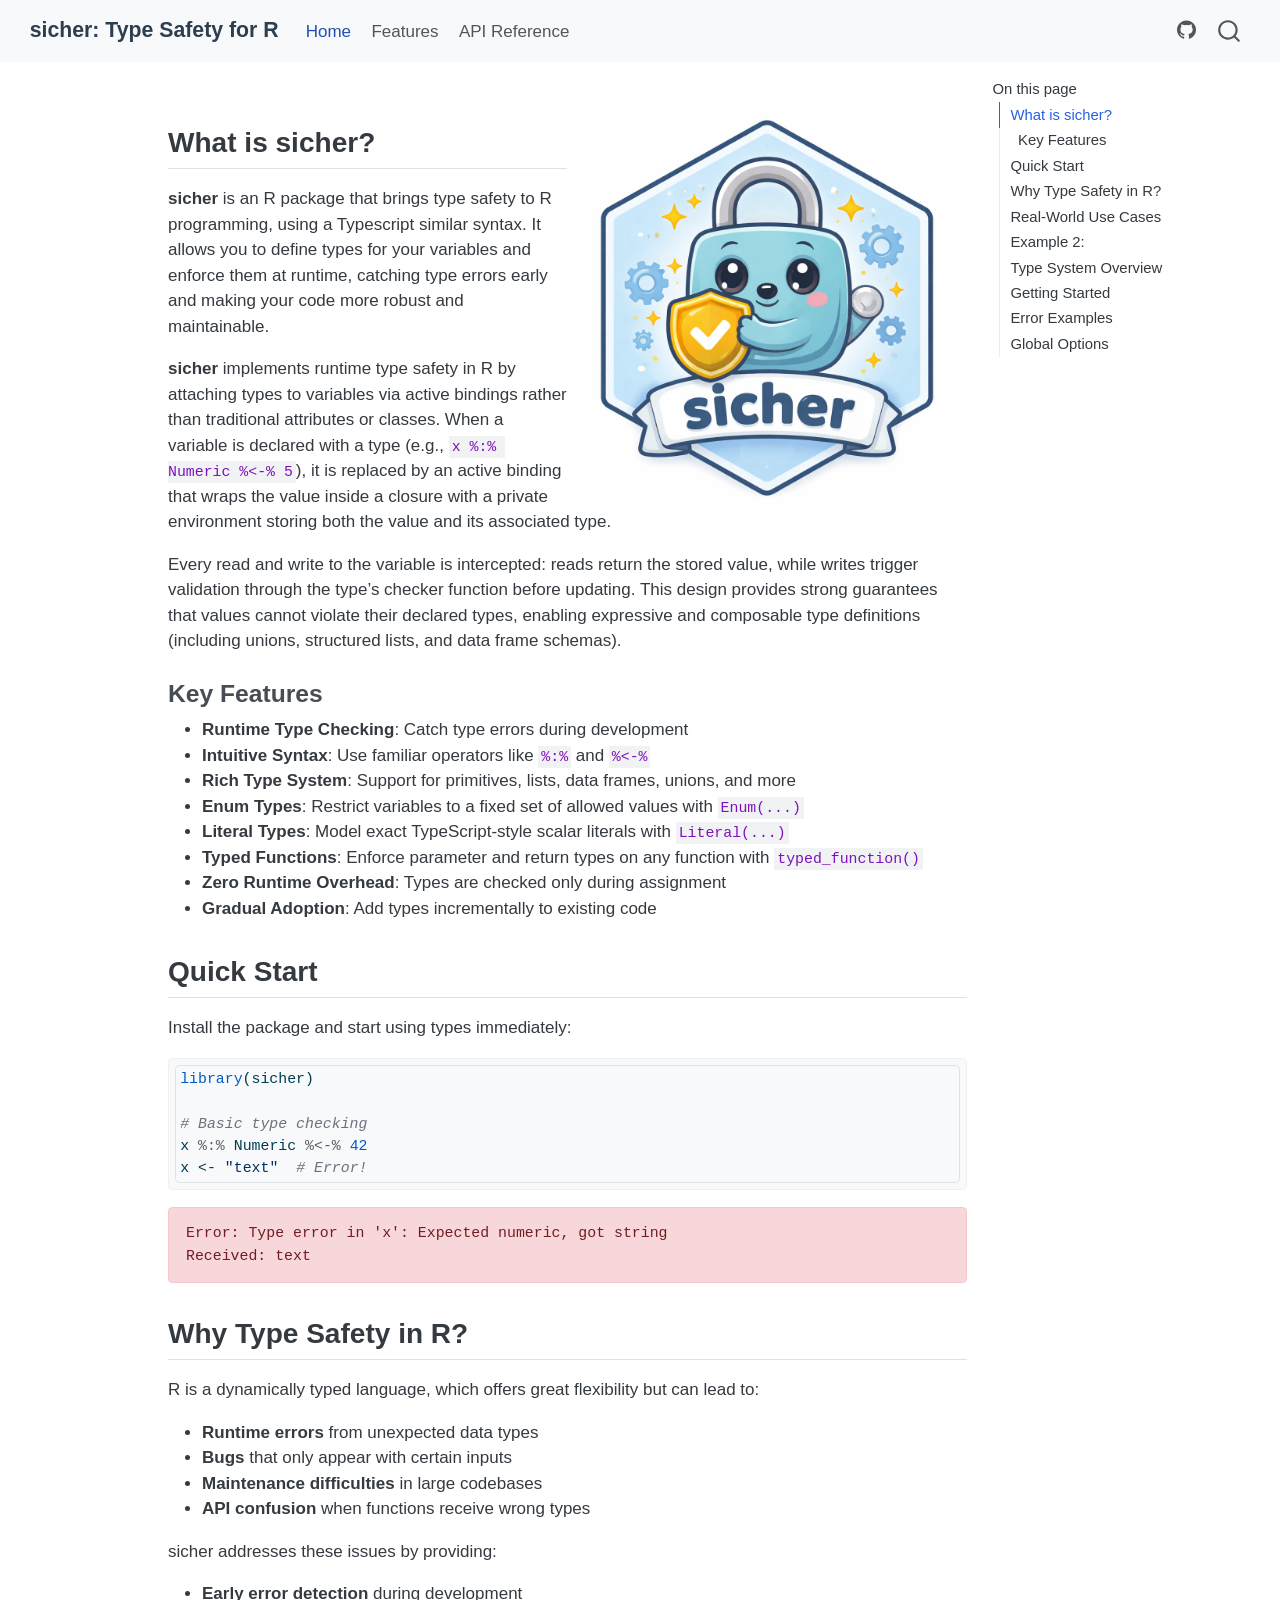
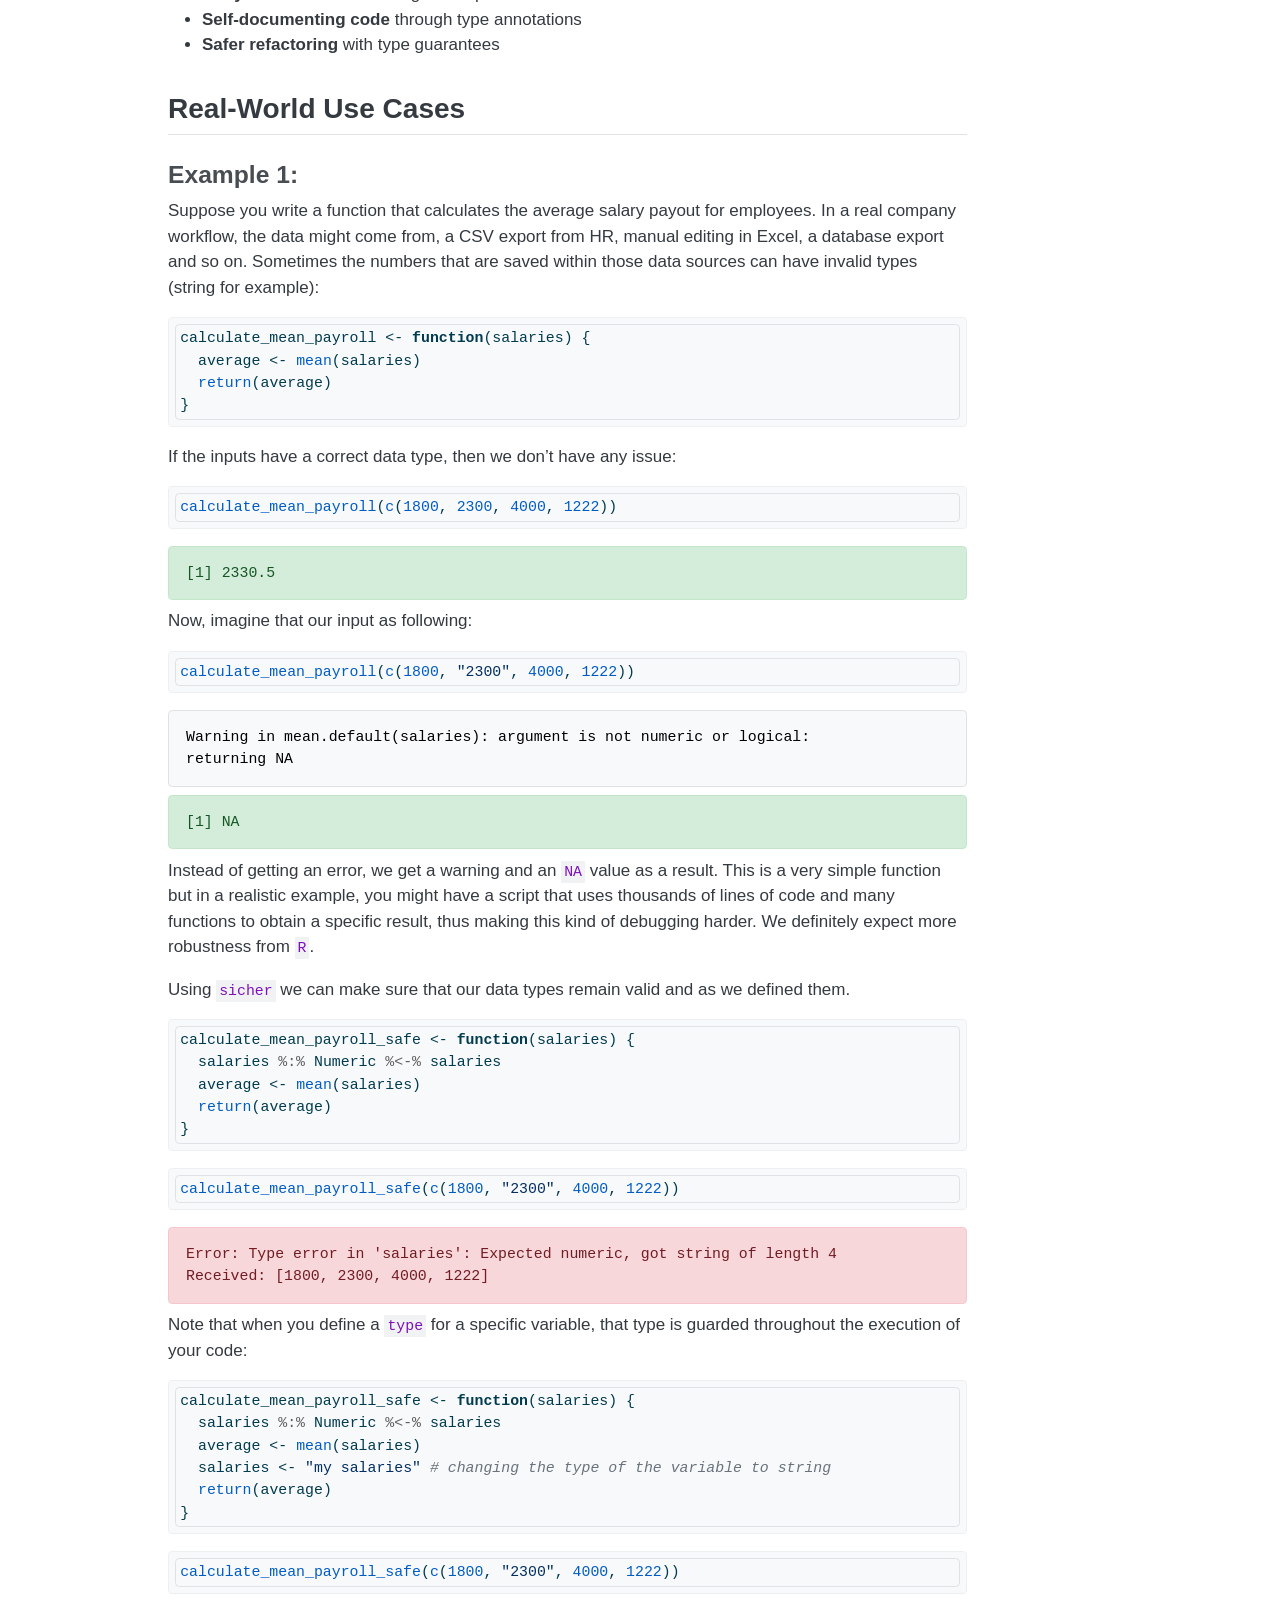
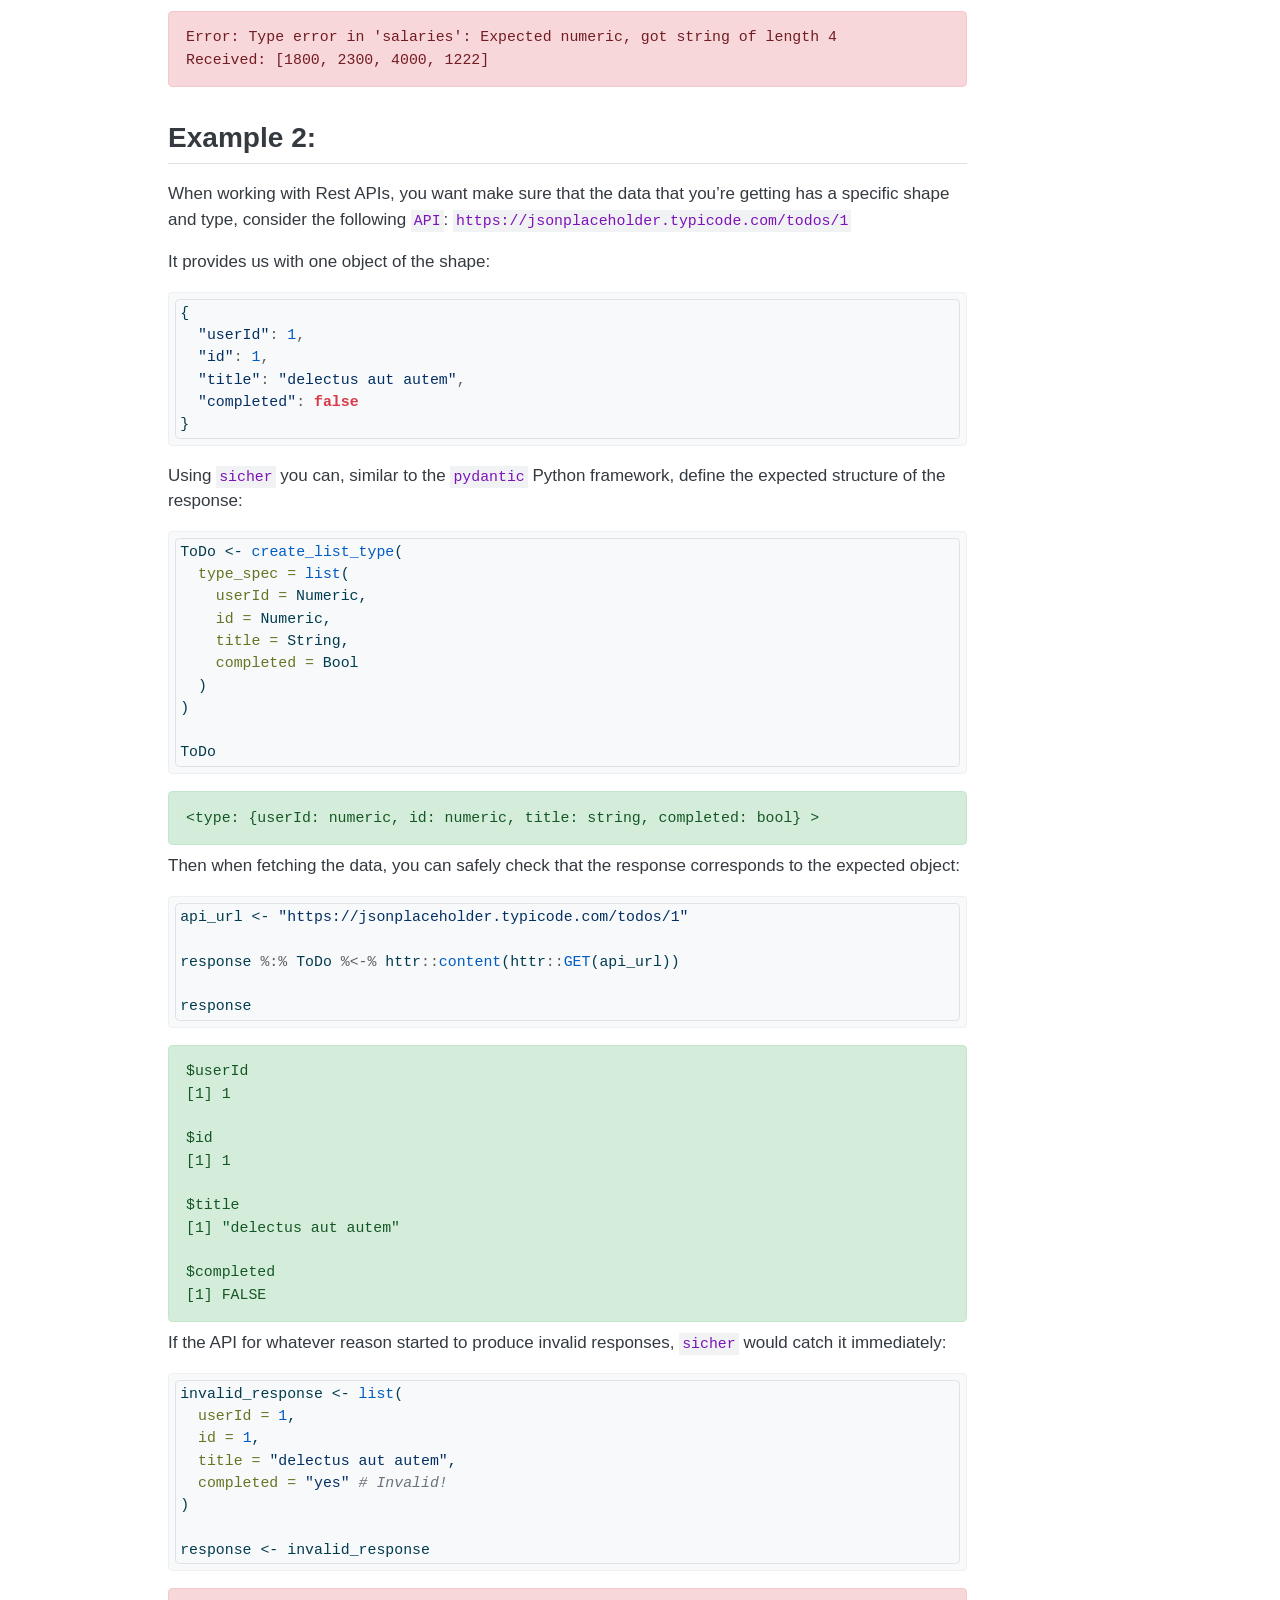
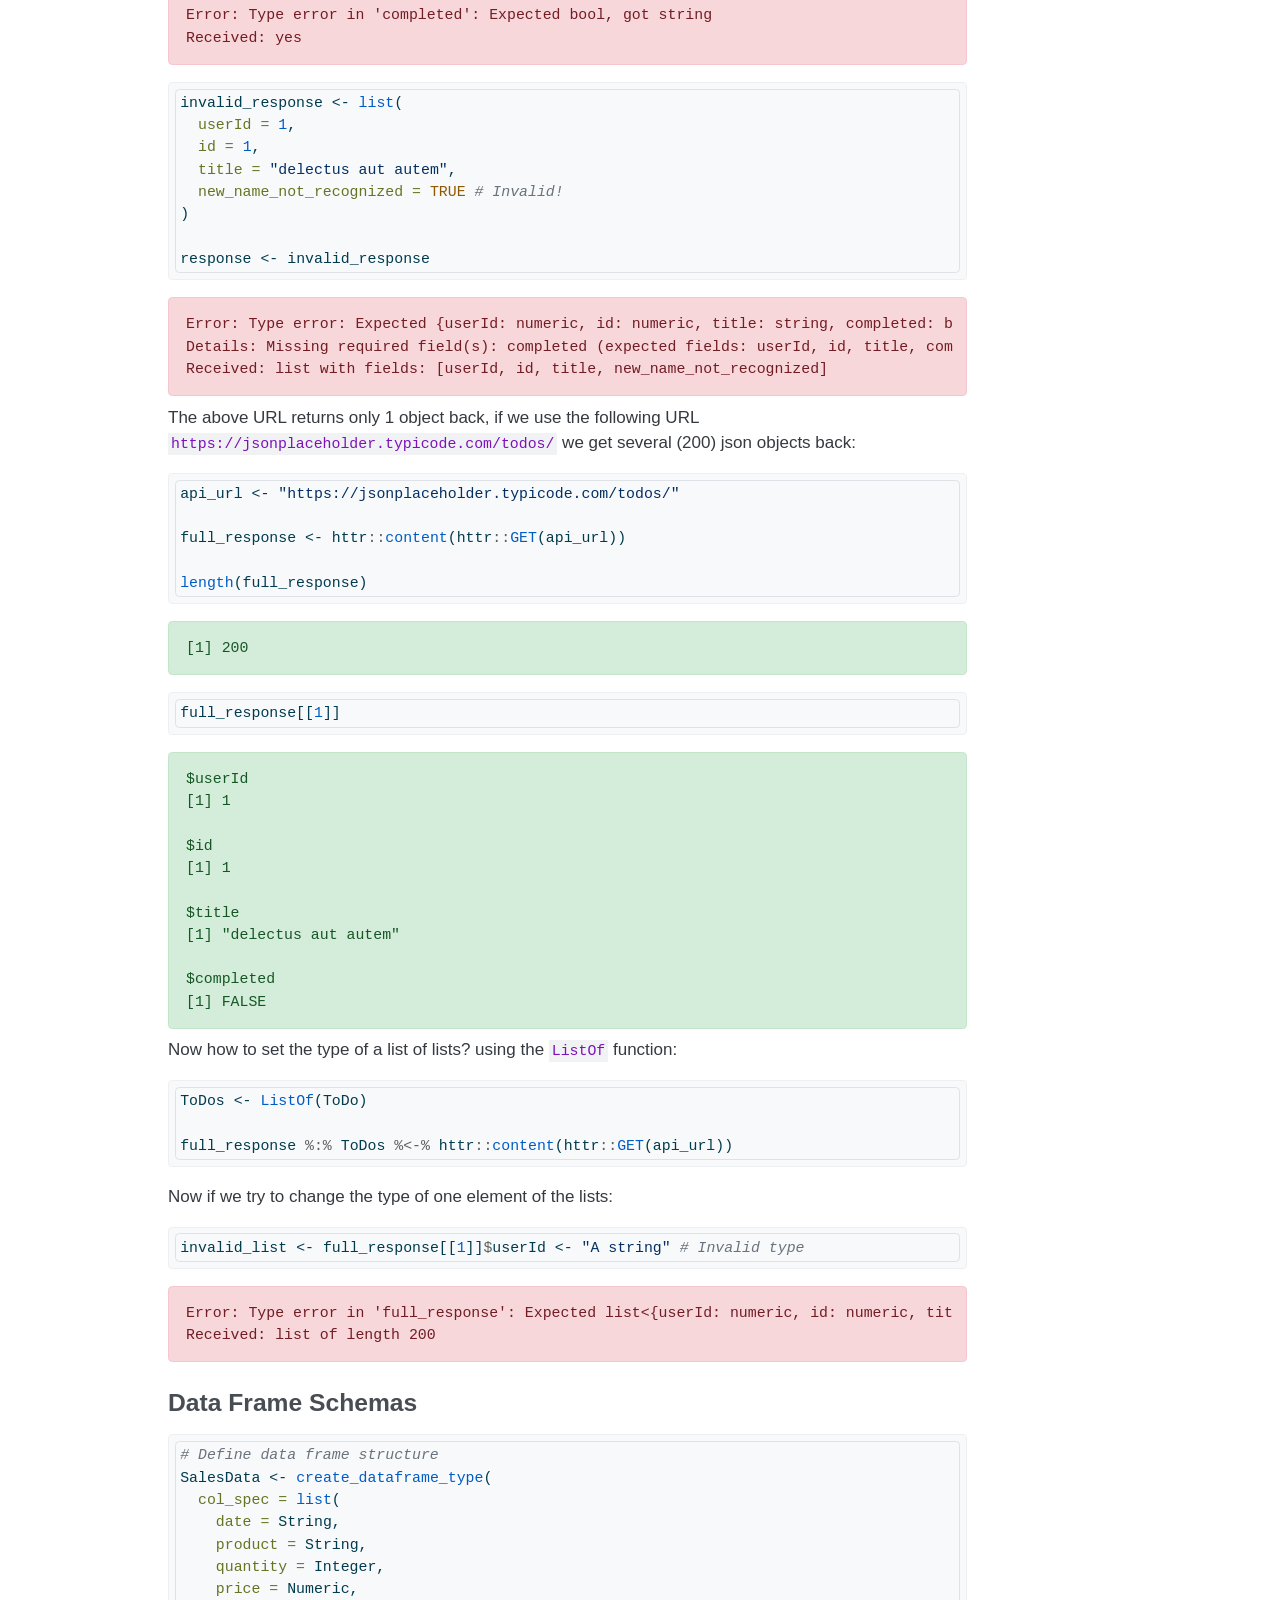
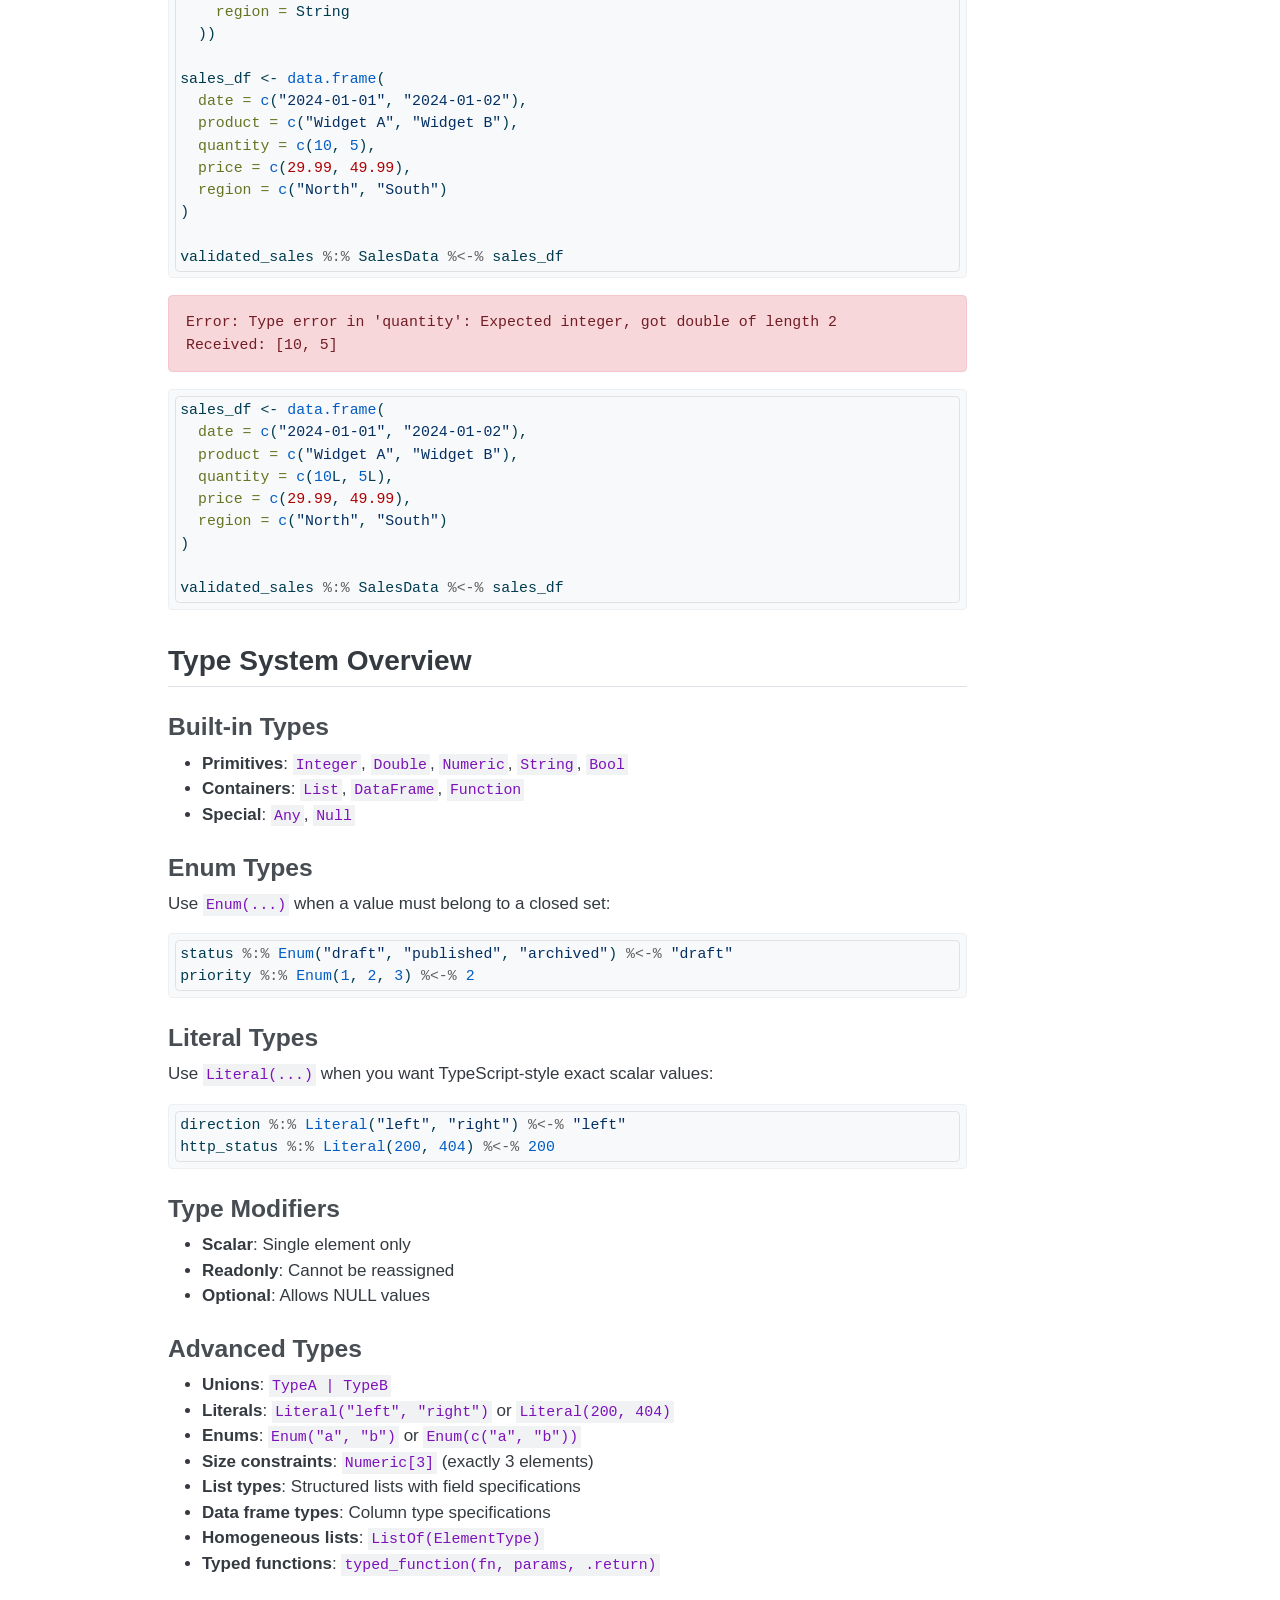
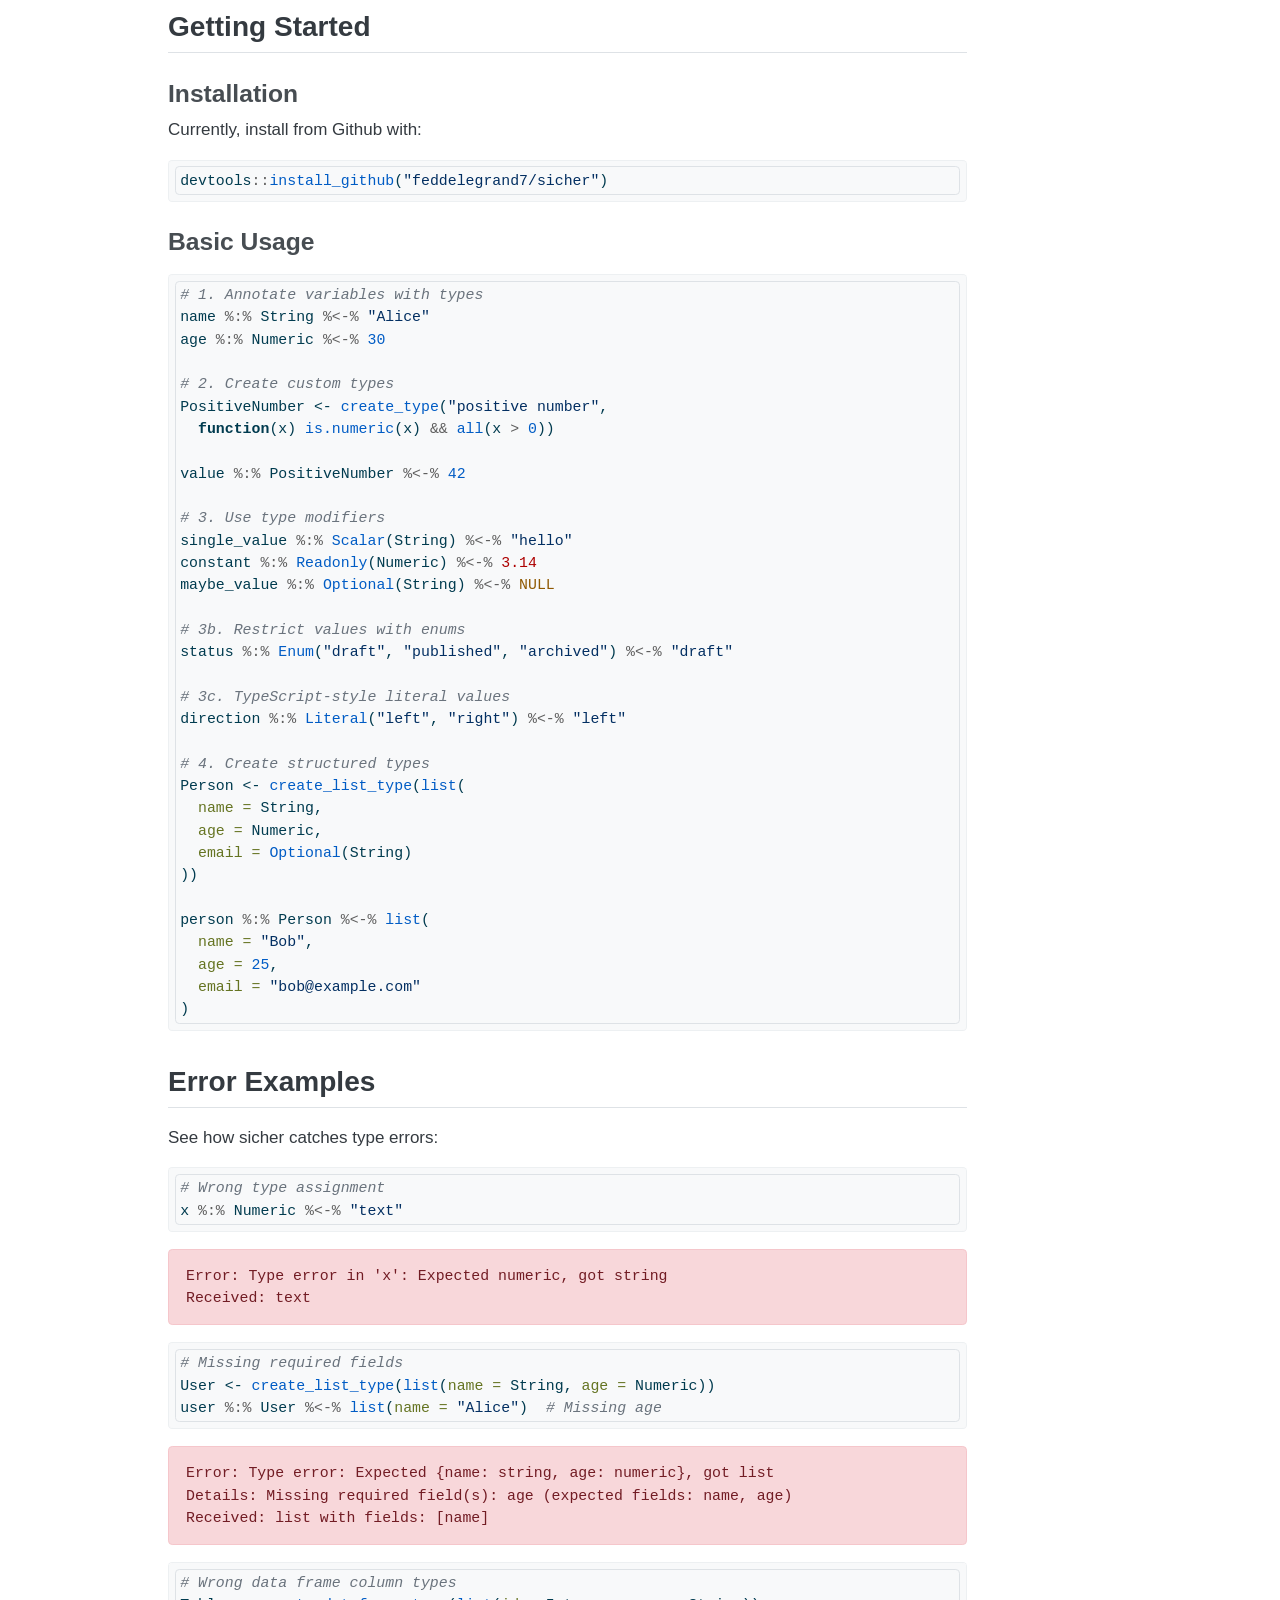
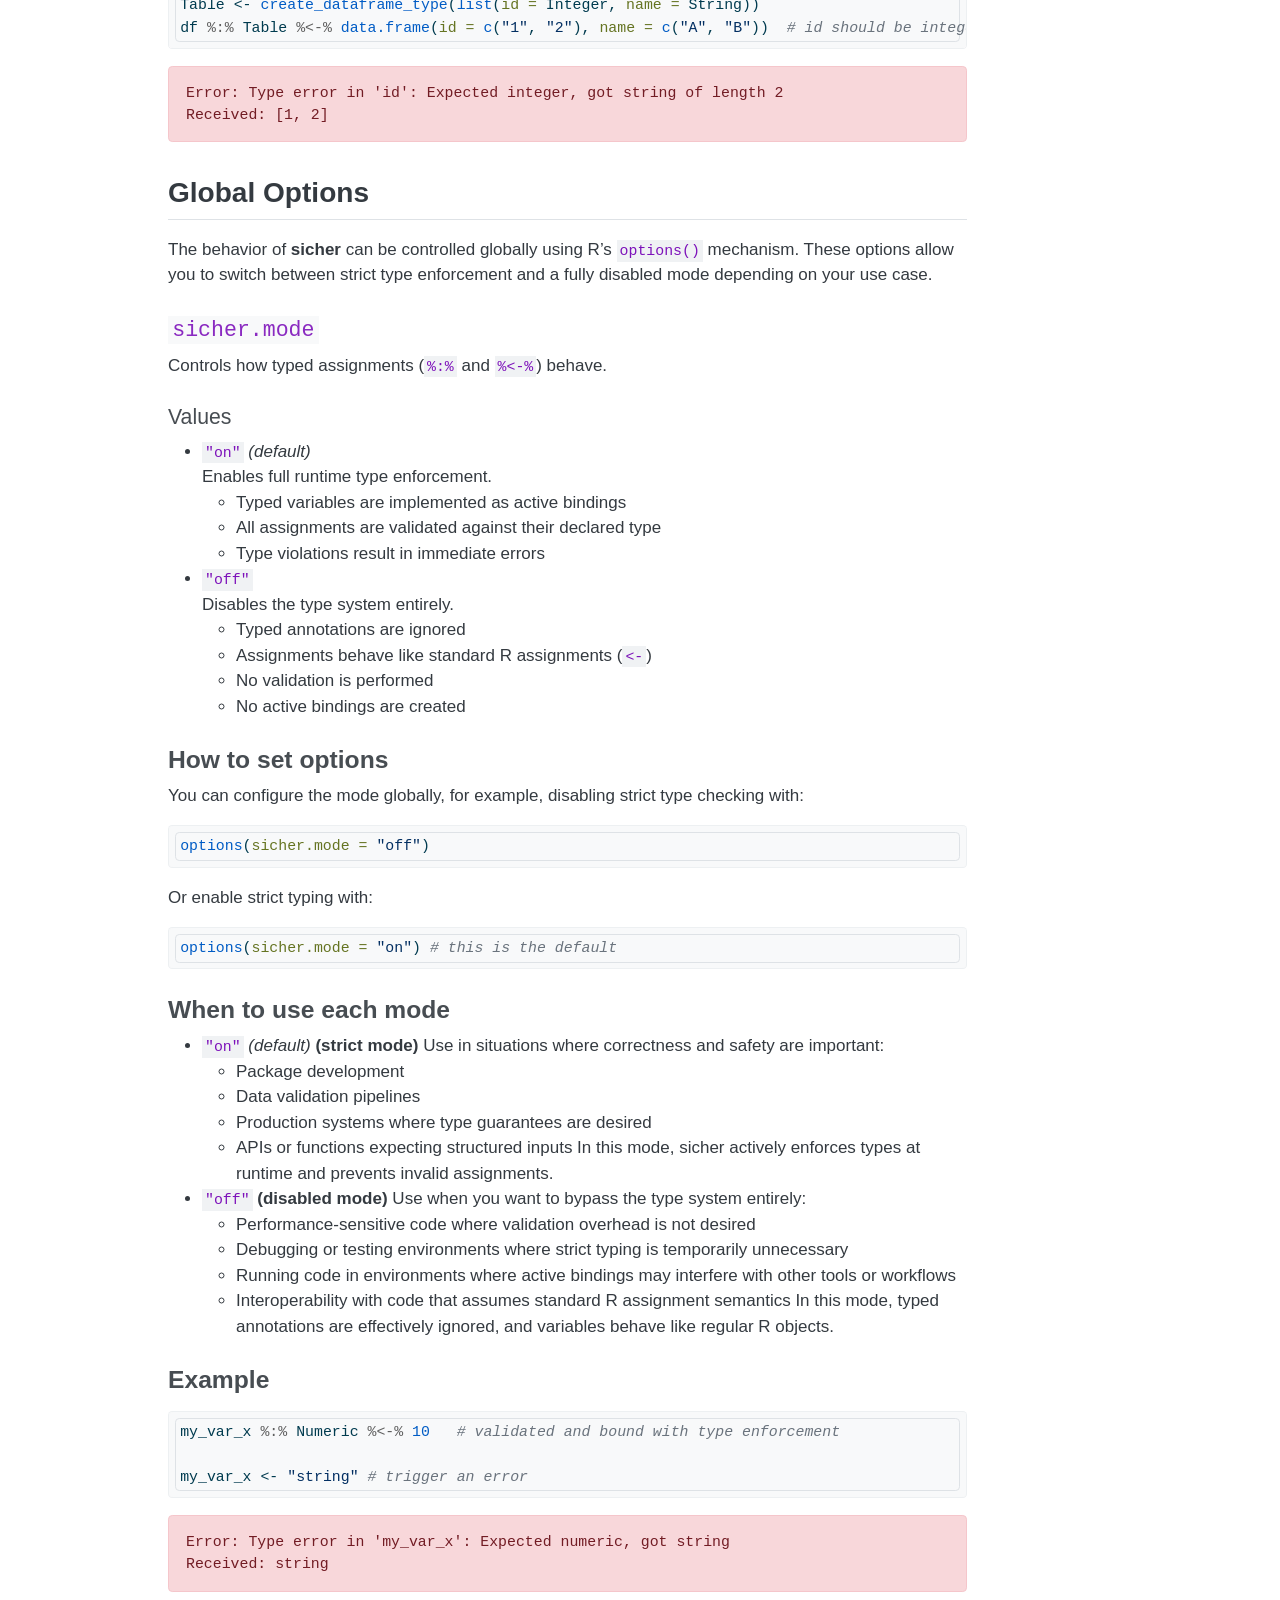
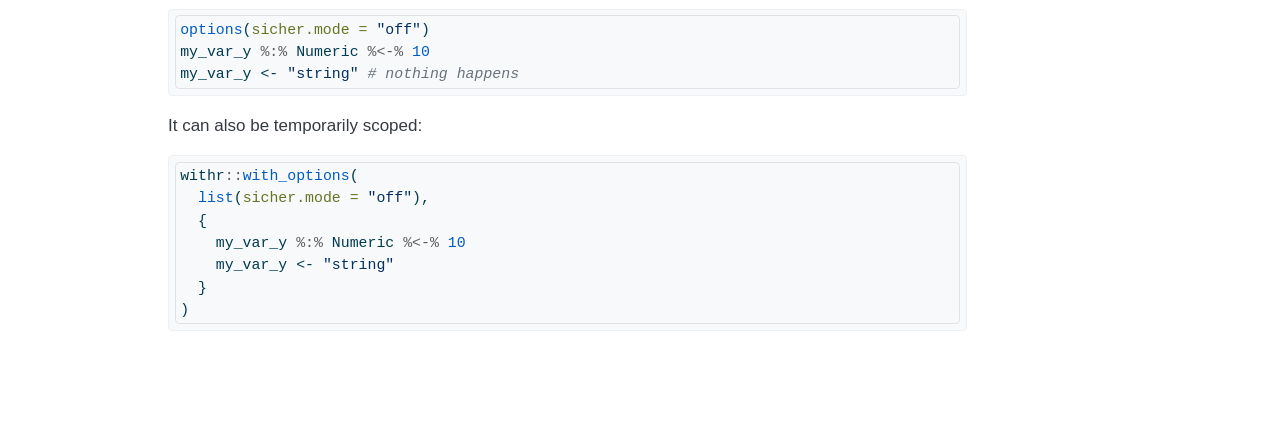
==== commit 53f5985a: "Minor update in docs" ====
--- a/docs/index.html
+++ b/docs/index.html
@@ -207,7 +207,7 @@
 <p><a><img src="man/figures/sicher_logo.png" align="right" height="400" width="400"></a></p>
 <section id="what-is-sicher" class="level2">
 <h2 class="anchored" data-anchor-id="what-is-sicher">What is sicher?</h2>
-<p><strong>sicher</strong> is an R package that brings type safety to R programming, similar to TypeScript for JavaScript. It allows you to define types for your variables and enforce them at runtime, catching type errors early and making your code more robust and maintainable.</p>
+<p><strong>sicher</strong> is an R package that brings type safety to R programming, using a Typescript similar syntax. It allows you to define types for your variables and enforce them at runtime, catching type errors early and making your code more robust and maintainable.</p>
 <p><strong>sicher</strong> implements runtime type safety in R by attaching types to variables via active bindings rather than traditional attributes or classes. When a variable is declared with a type (e.g., <code>x %:% Numeric %&lt;-% 5</code>), it is replaced by an active binding that wraps the value inside a closure with a private environment storing both the value and its associated type.</p>
 <p>Every read and write to the variable is intercepted: reads return the stored value, while writes trigger validation through the type’s checker function before updating. This design provides strong guarantees that values cannot violate their declared types, enabling expressive and composable type definitions (including unions, structured lists, and data frame schemas).</p>
 <section id="key-features" class="level3">
@@ -252,7 +252,6 @@
 <ul>
 <li><strong>Early error detection</strong> during development</li>
 <li><strong>Self-documenting code</strong> through type annotations</li>
-<li><strong>Better IDE support</strong> and code completion</li>
 <li><strong>Safer refactoring</strong> with type guarantees</li>
 </ul>
 </section>
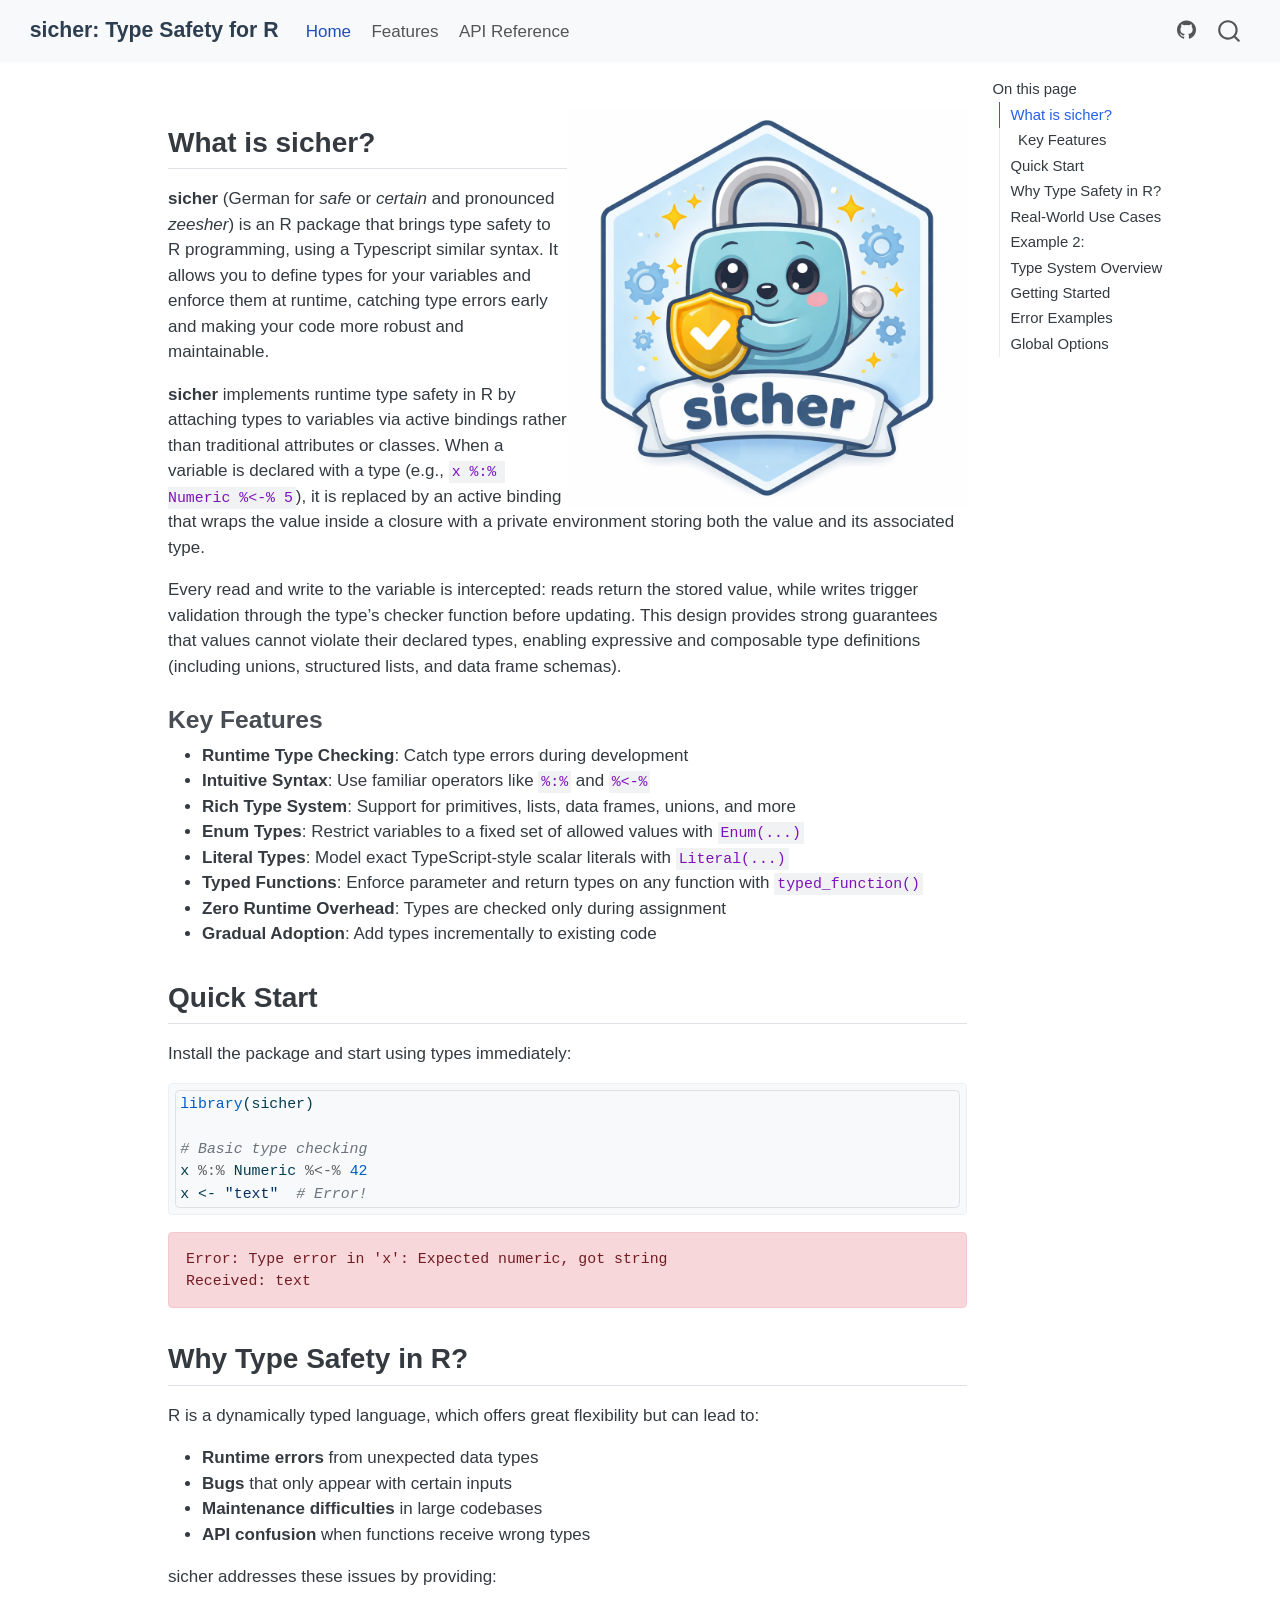
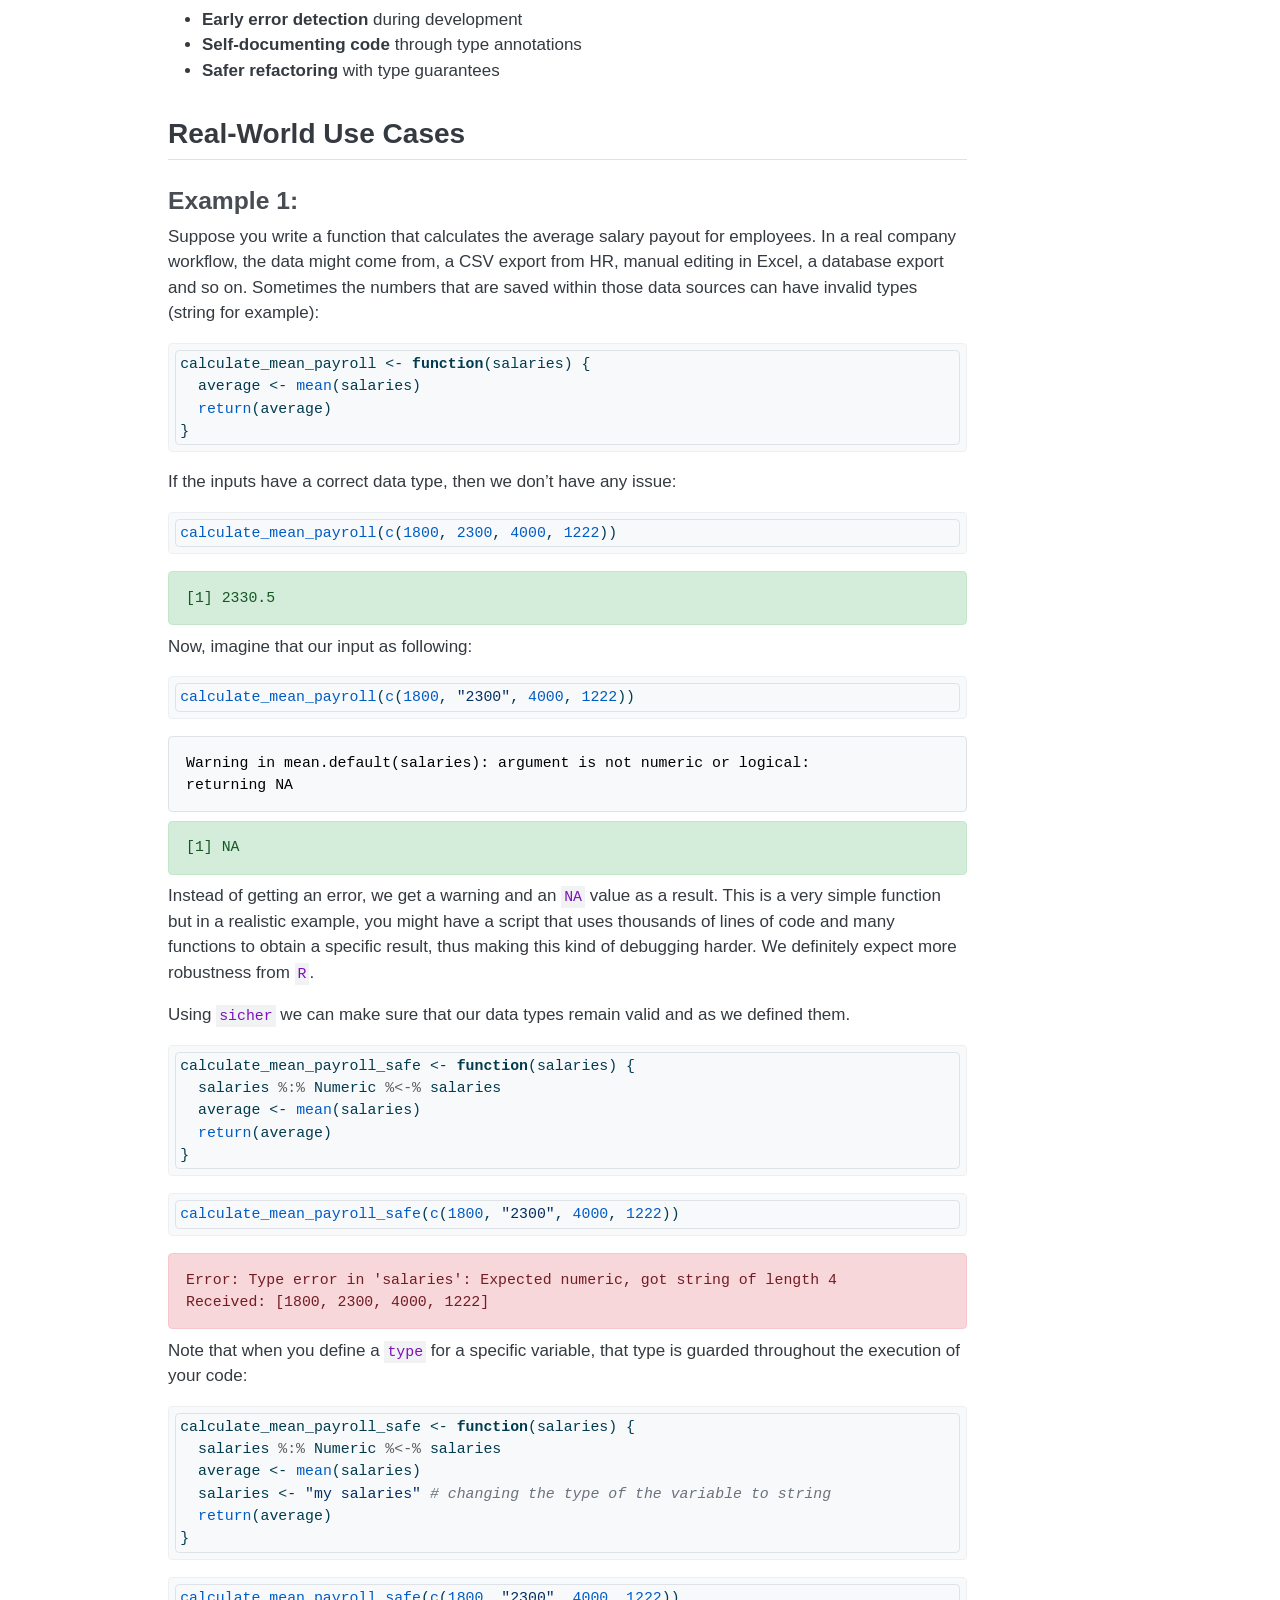
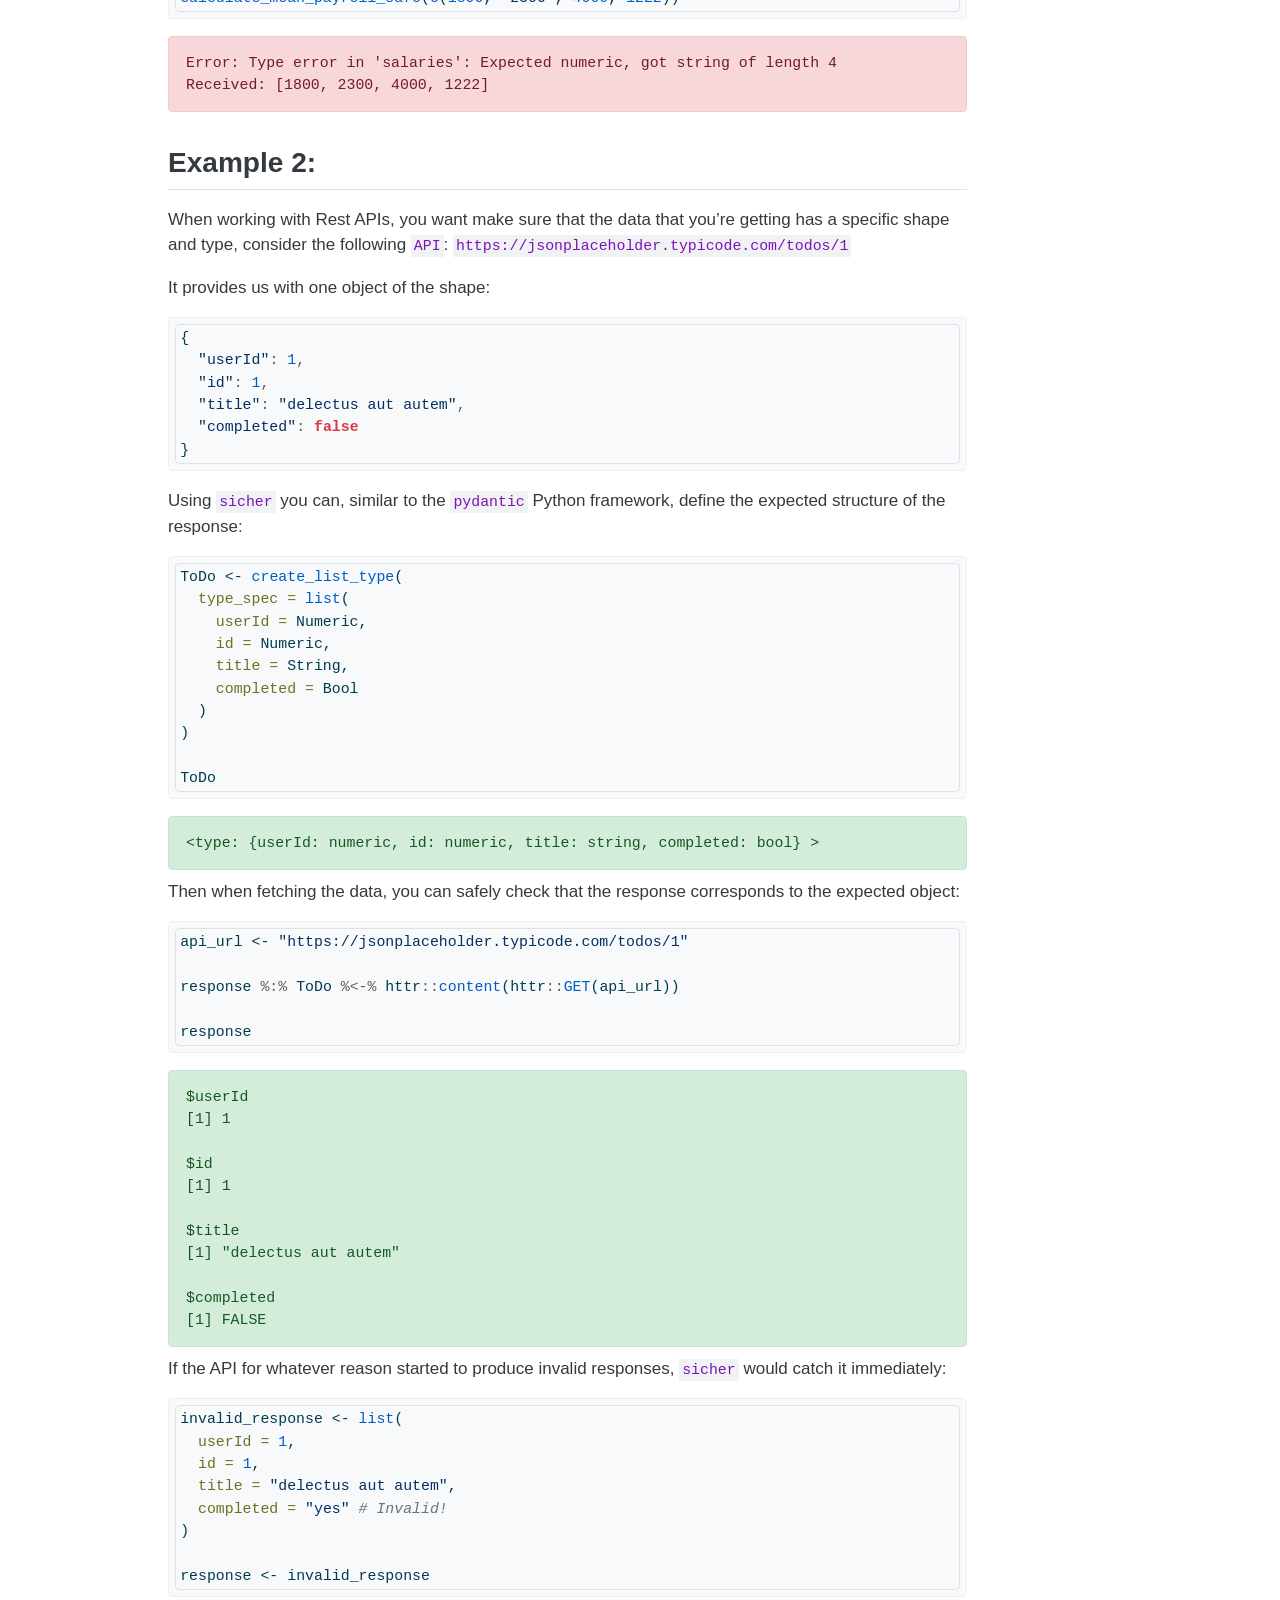
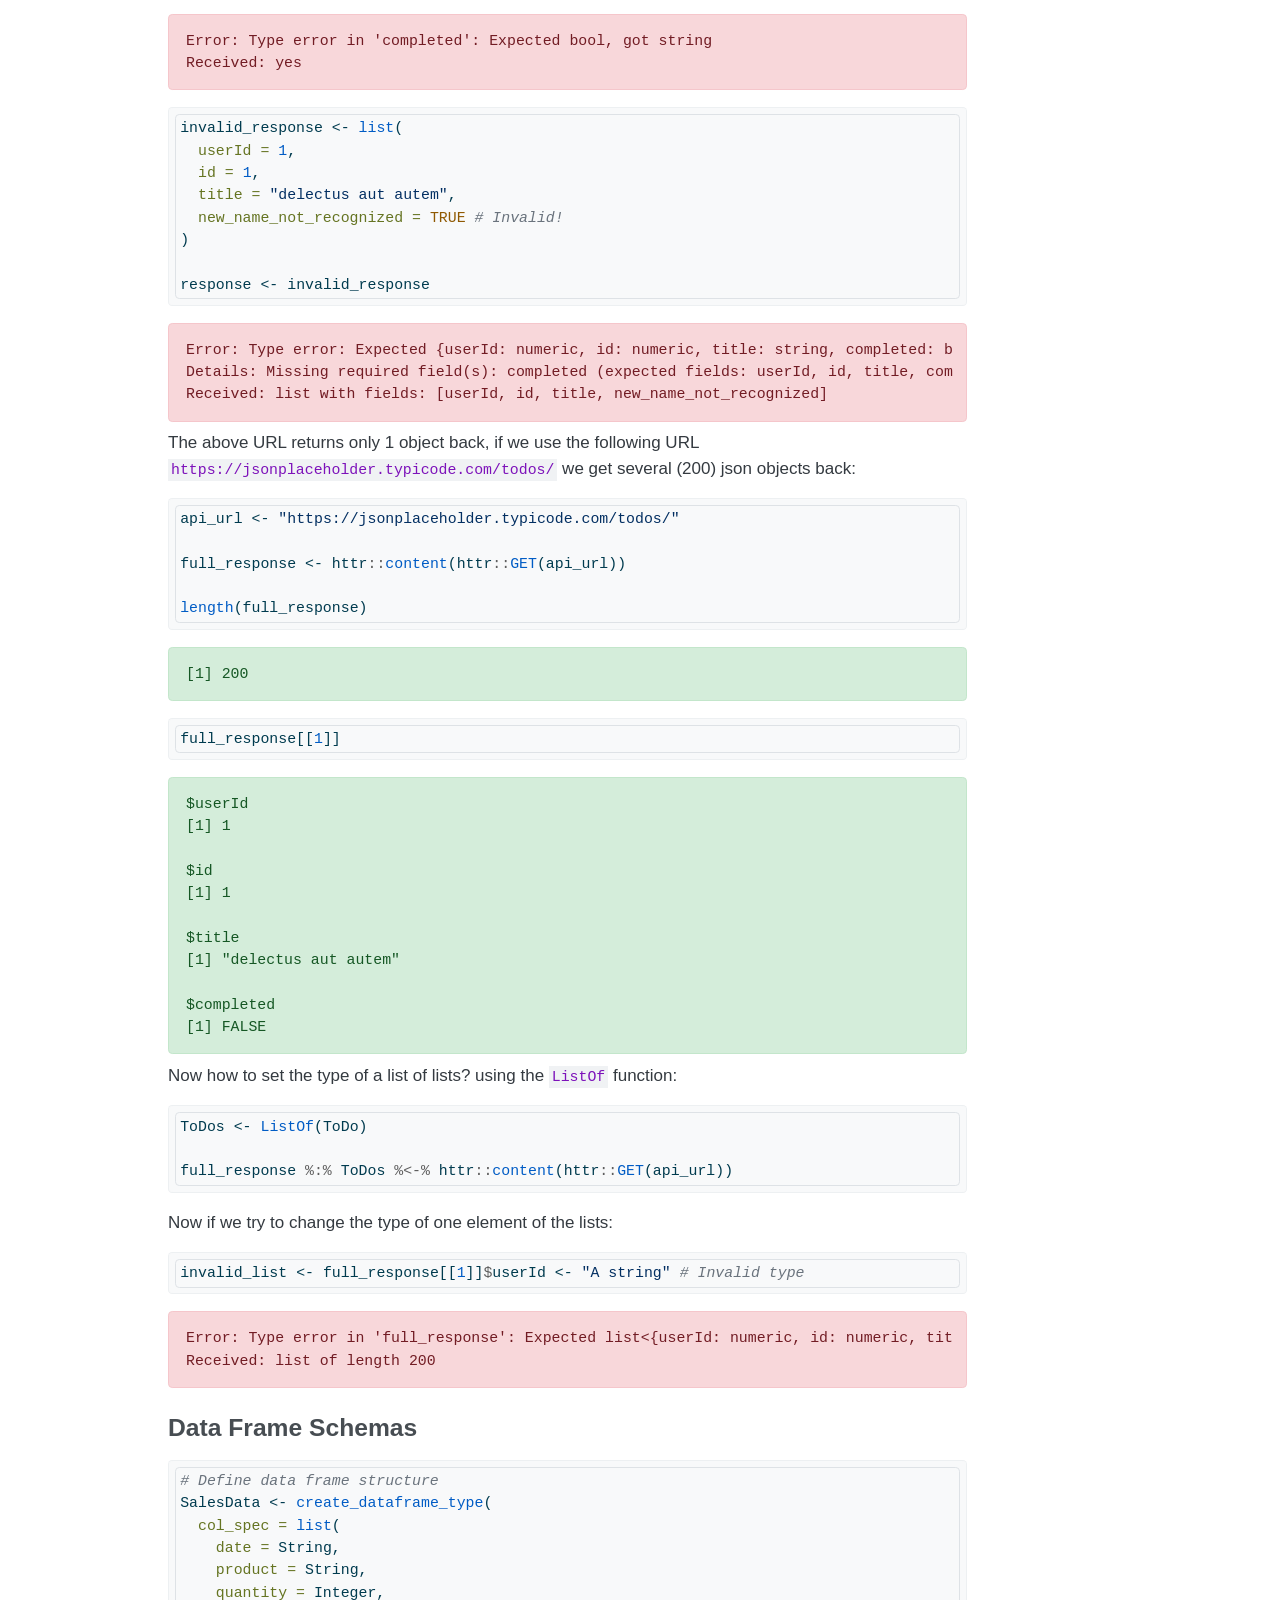
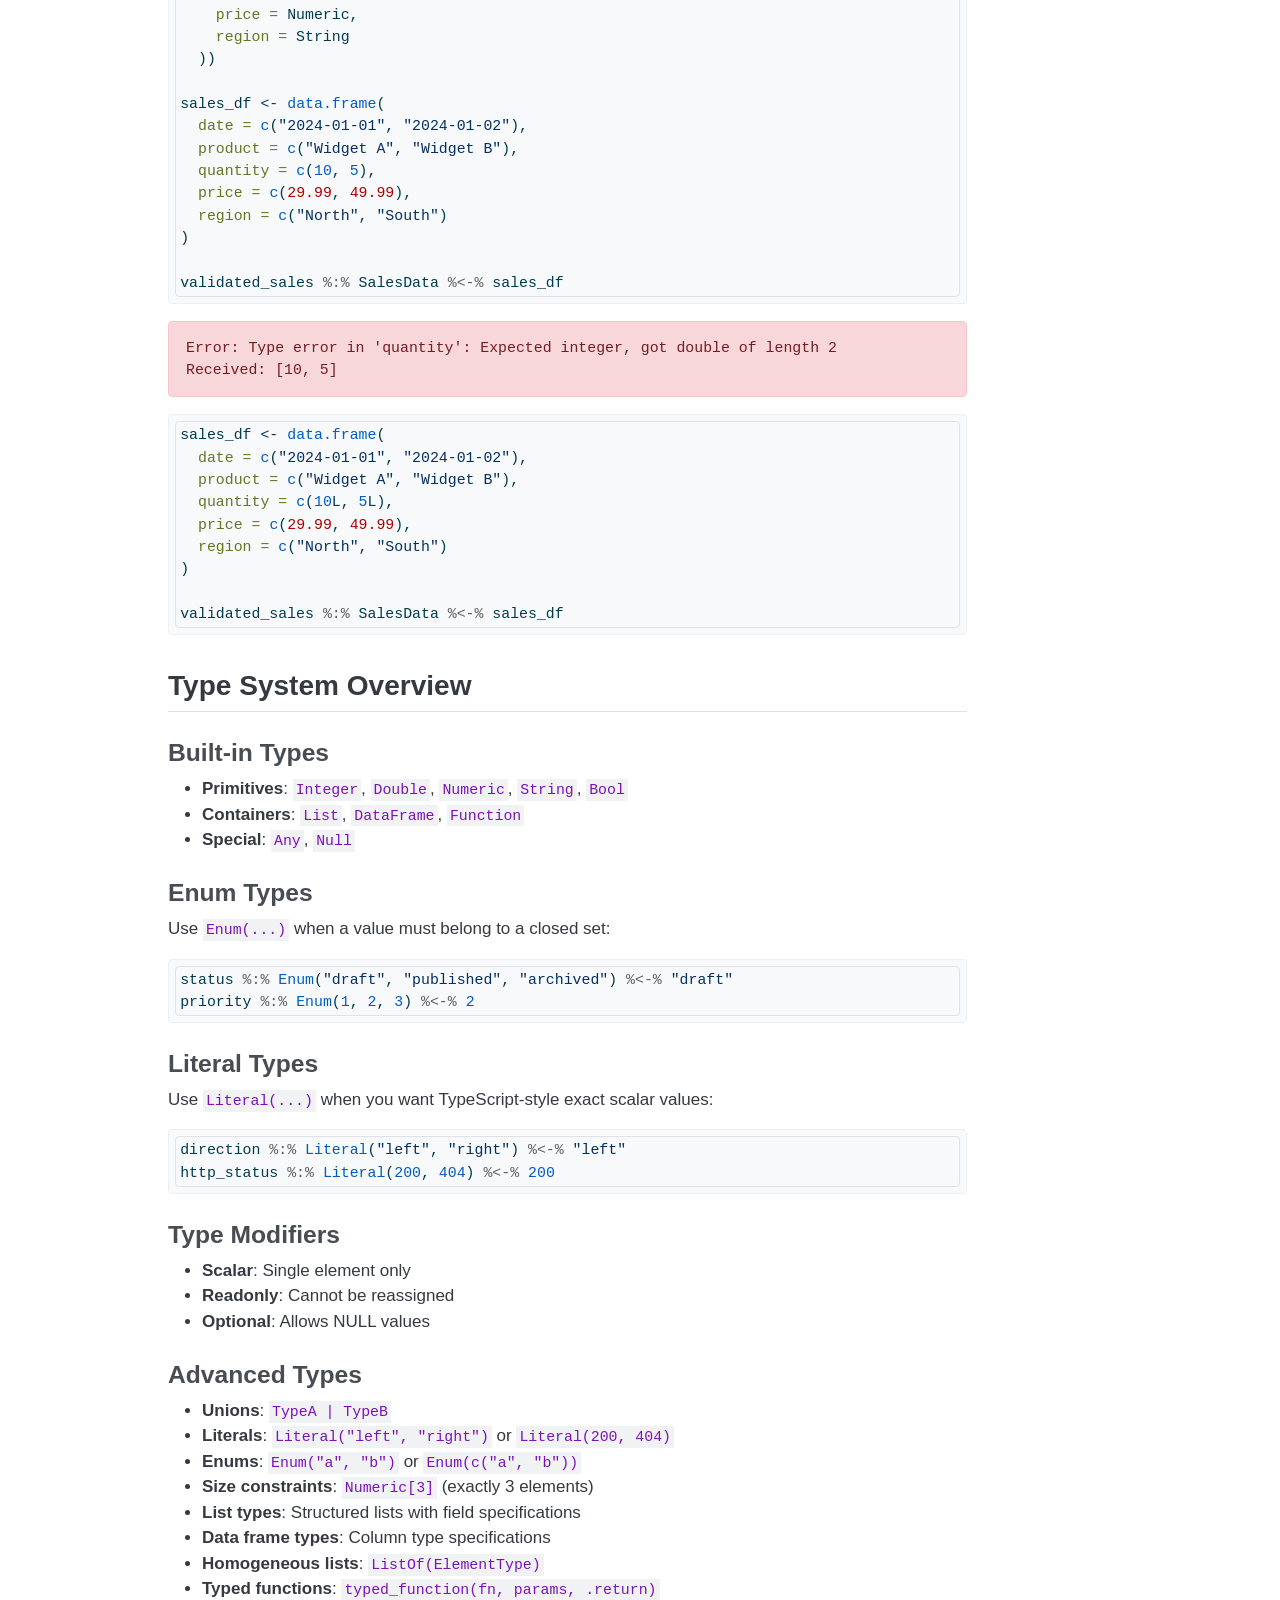
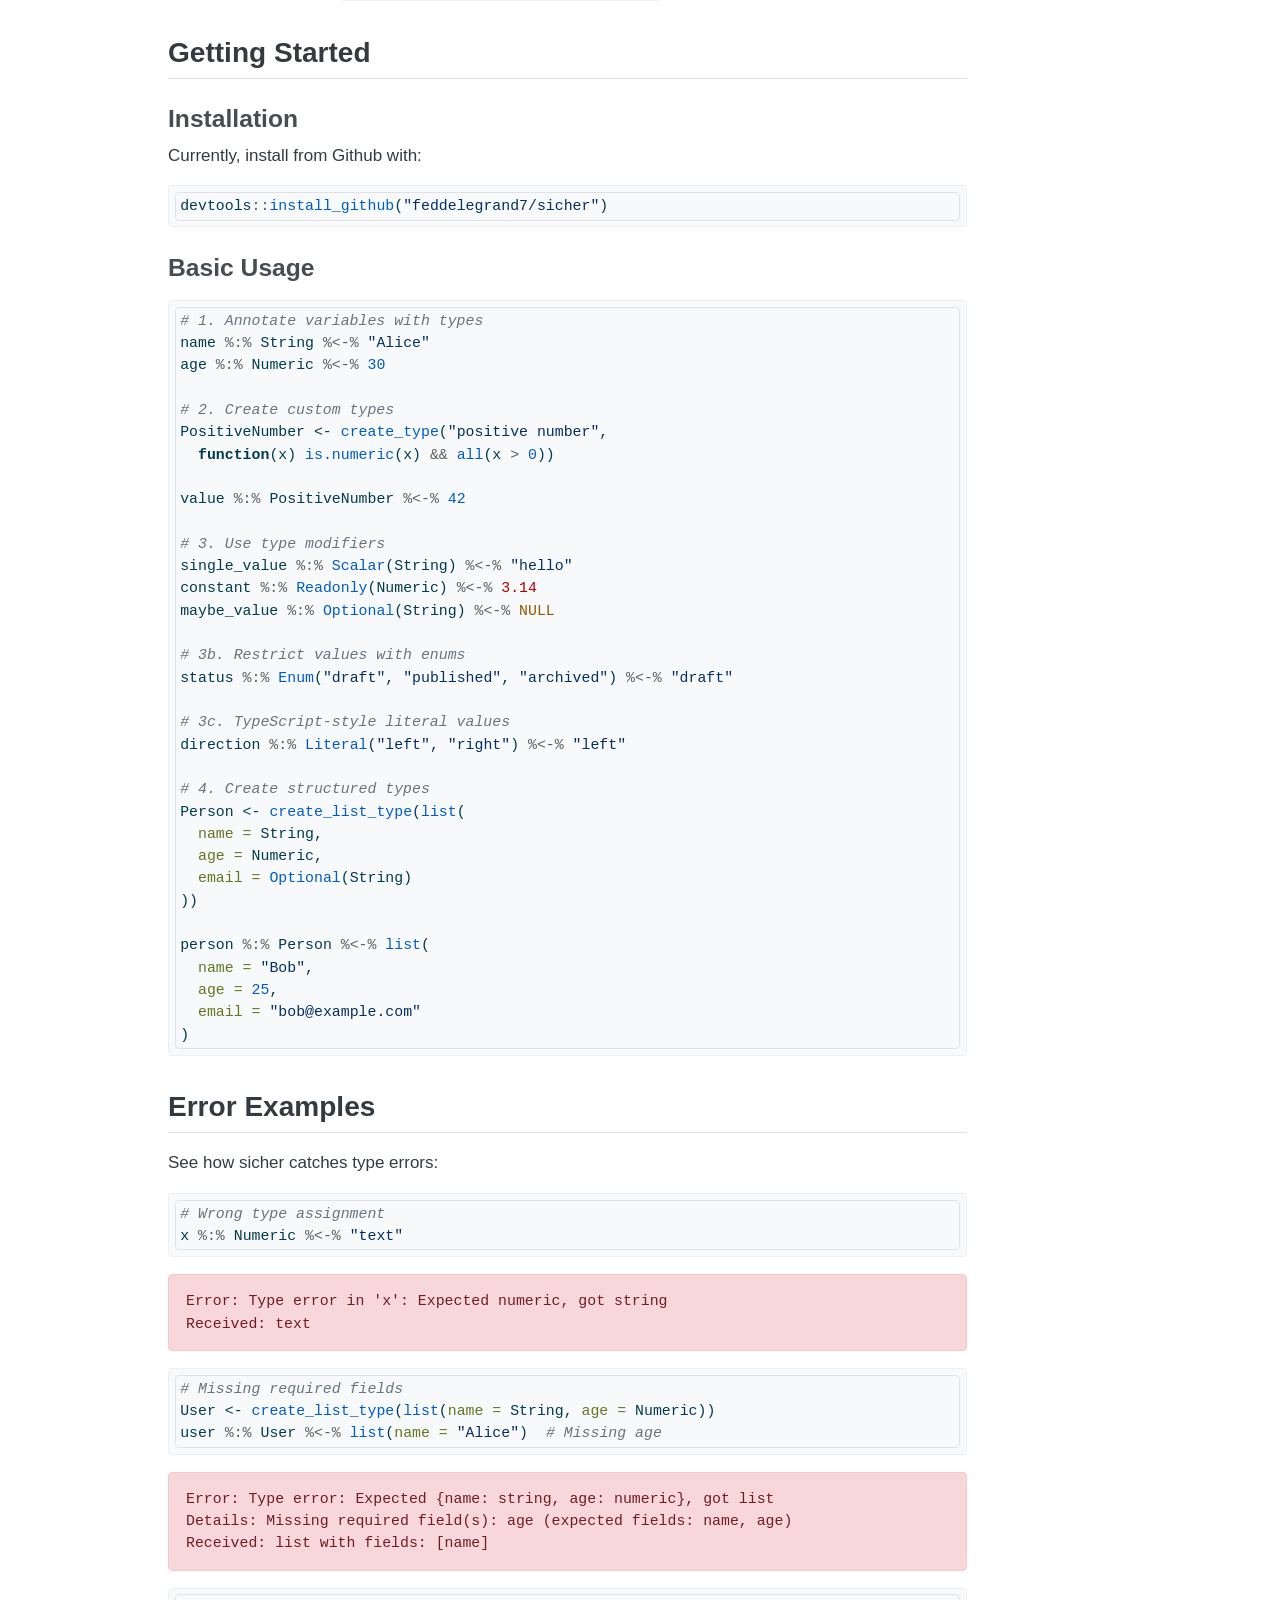
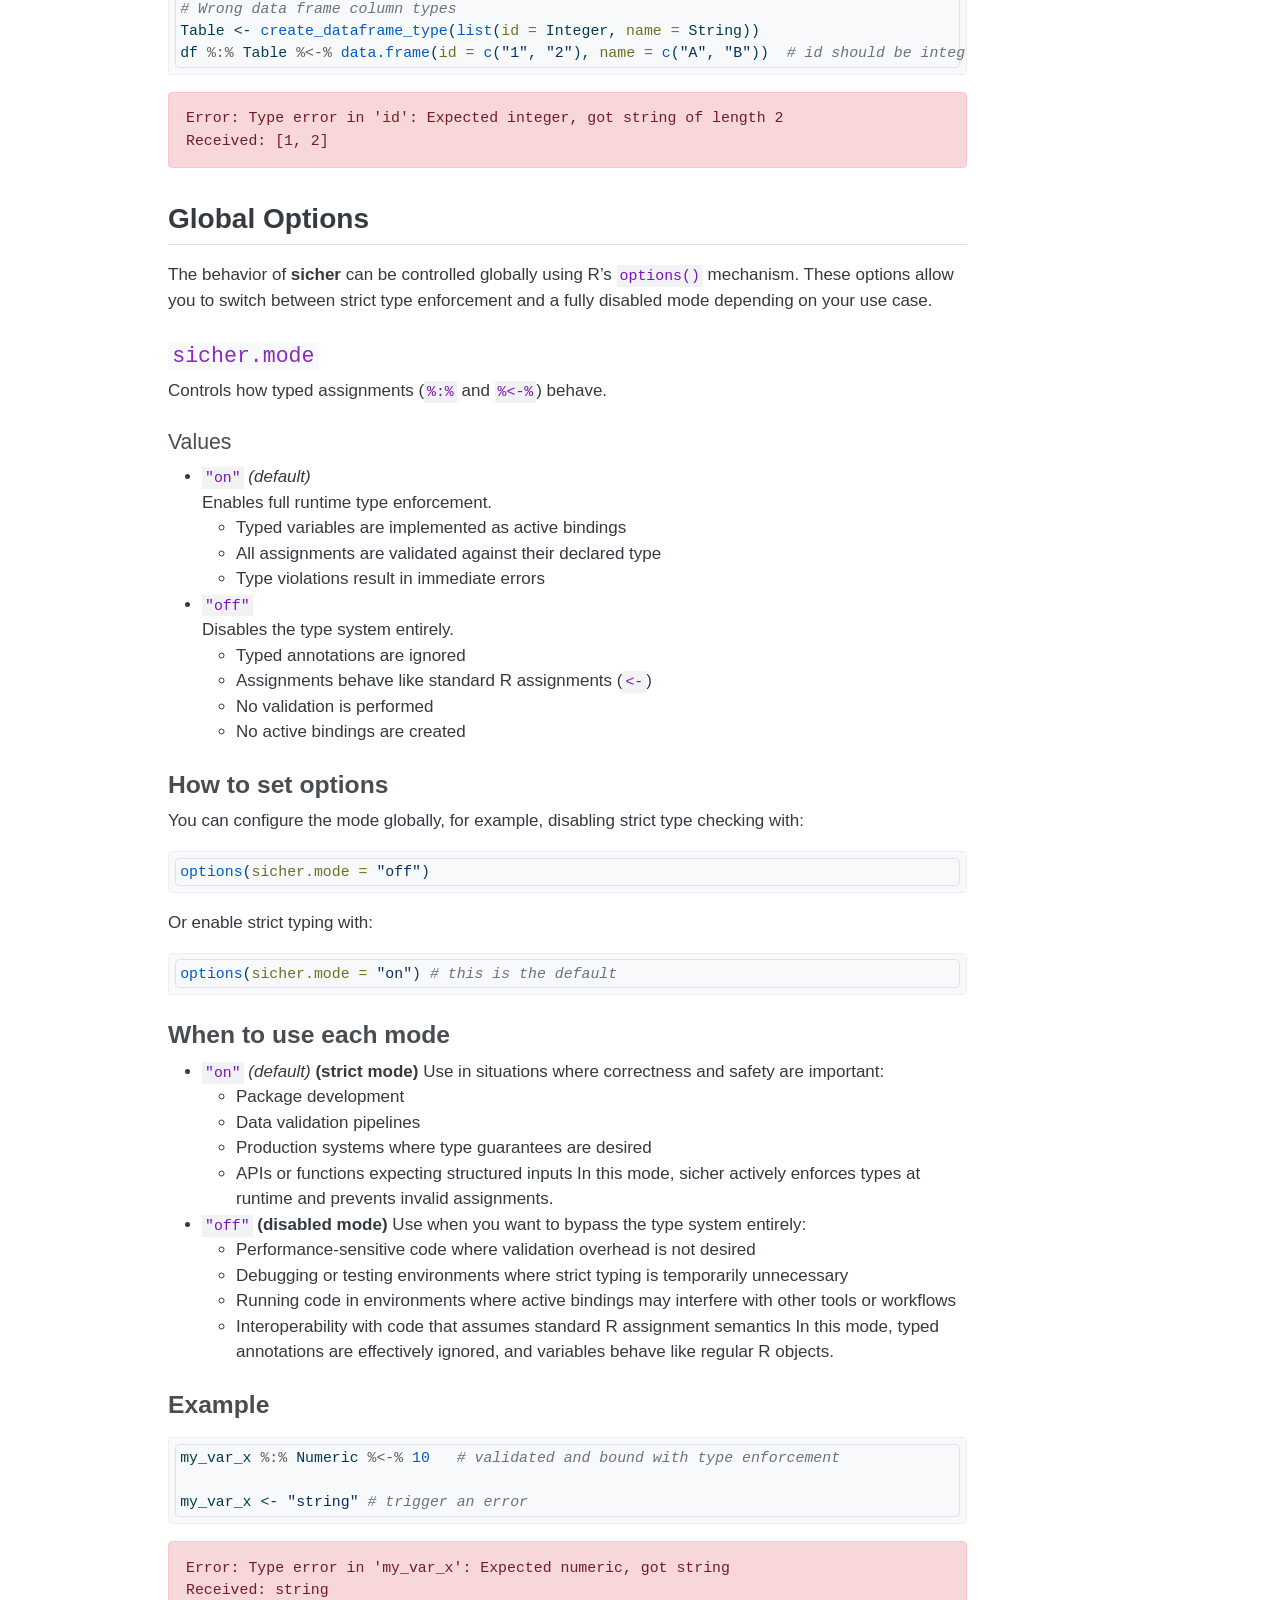
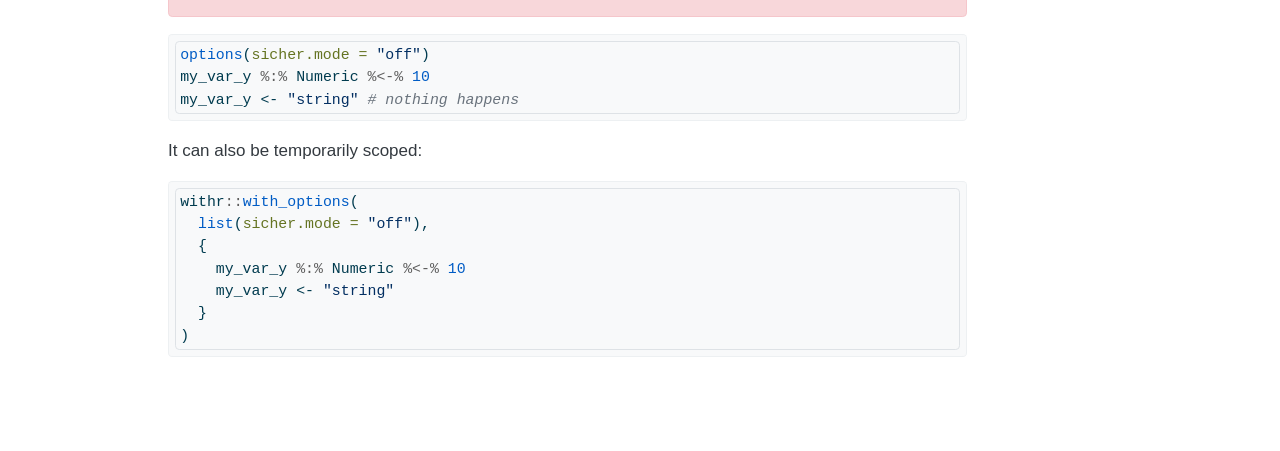
==== commit 5157eb53: "Minor docs" ====
--- a/docs/index.html
+++ b/docs/index.html
@@ -207,7 +207,7 @@
 <p><a><img src="man/figures/sicher_logo.png" align="right" height="400" width="400"></a></p>
 <section id="what-is-sicher" class="level2">
 <h2 class="anchored" data-anchor-id="what-is-sicher">What is sicher?</h2>
-<p><strong>sicher</strong> is an R package that brings type safety to R programming, using a Typescript similar syntax. It allows you to define types for your variables and enforce them at runtime, catching type errors early and making your code more robust and maintainable.</p>
+<p><strong>sicher</strong> (German for <em>safe</em> or <em>certain</em> and pronounced <em>zeesher</em>) is an R package that brings type safety to R programming, using a Typescript similar syntax. It allows you to define types for your variables and enforce them at runtime, catching type errors early and making your code more robust and maintainable.</p>
 <p><strong>sicher</strong> implements runtime type safety in R by attaching types to variables via active bindings rather than traditional attributes or classes. When a variable is declared with a type (e.g., <code>x %:% Numeric %&lt;-% 5</code>), it is replaced by an active binding that wraps the value inside a closure with a private environment storing both the value and its associated type.</p>
 <p>Every read and write to the variable is intercepted: reads return the stored value, while writes trigger validation through the type’s checker function before updating. This design provides strong guarantees that values cannot violate their declared types, enabling expressive and composable type definitions (including unions, structured lists, and data frame schemas).</p>
 <section id="key-features" class="level3">
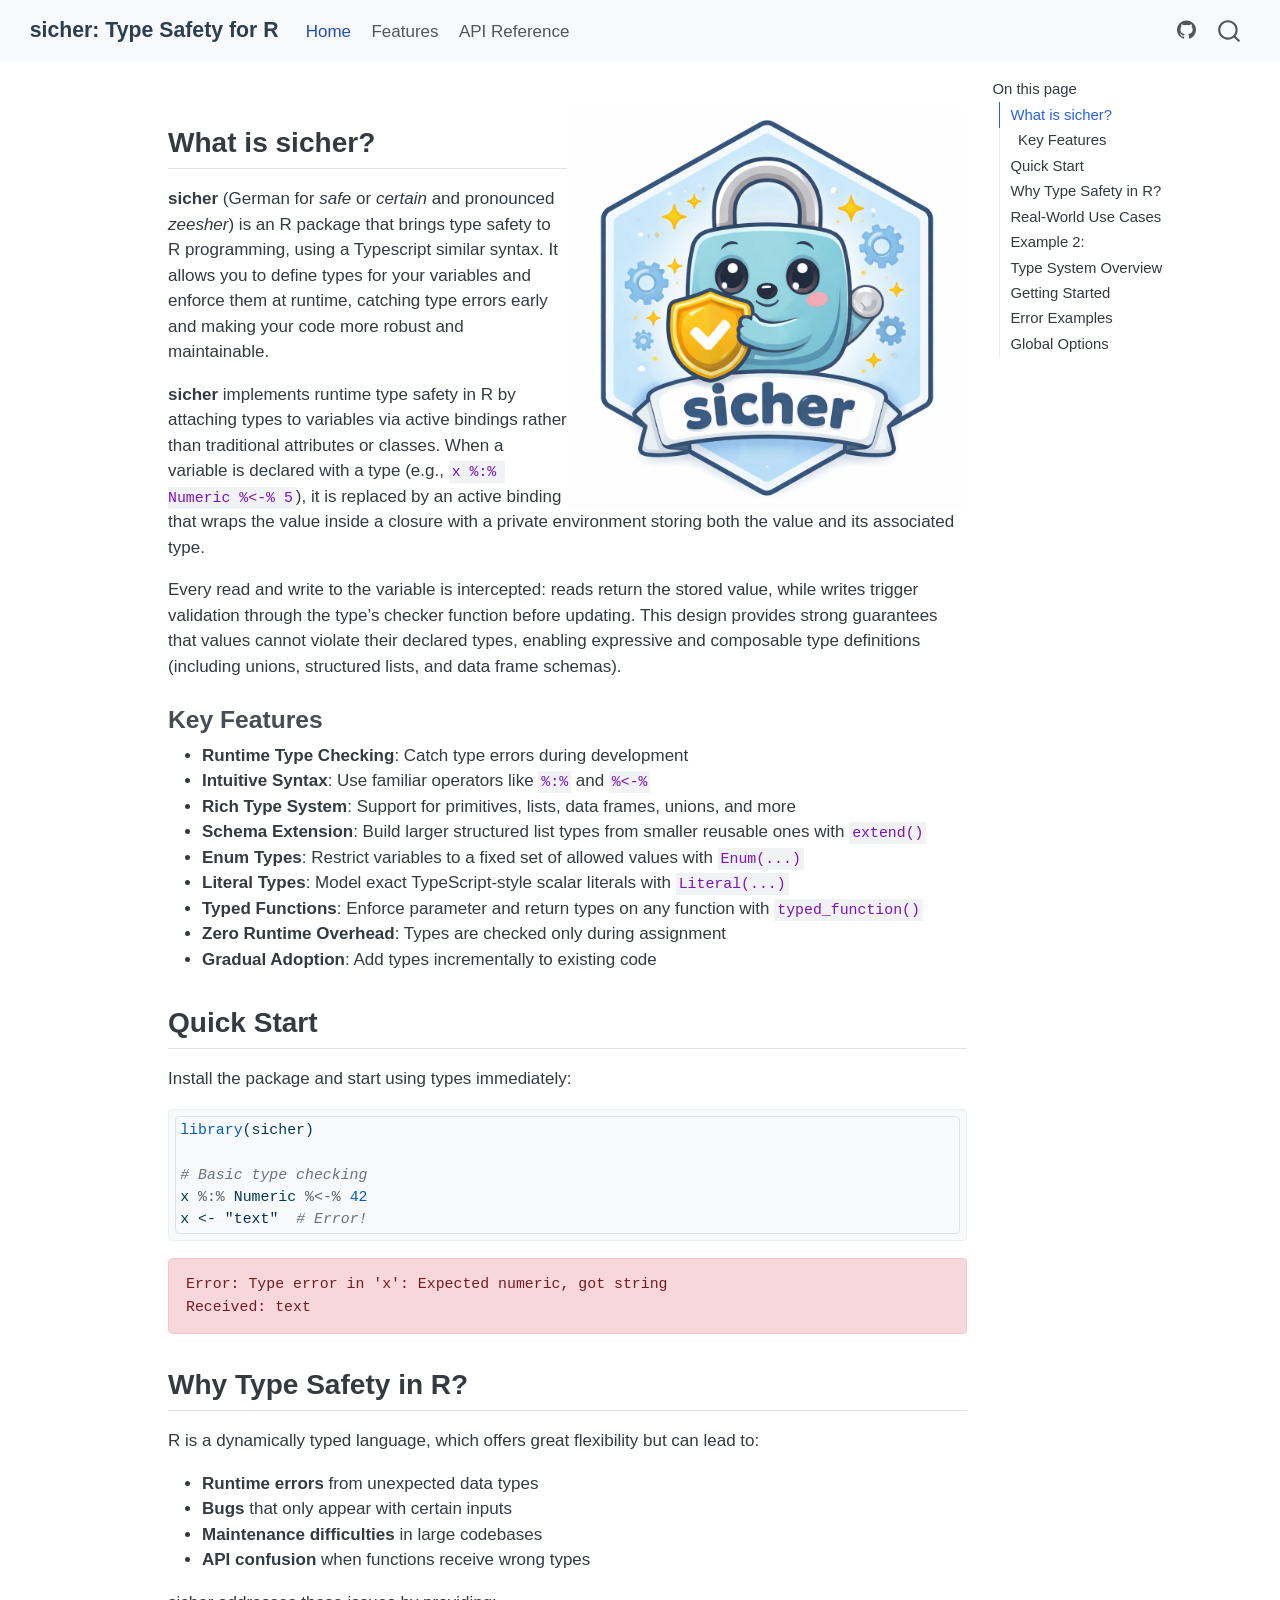
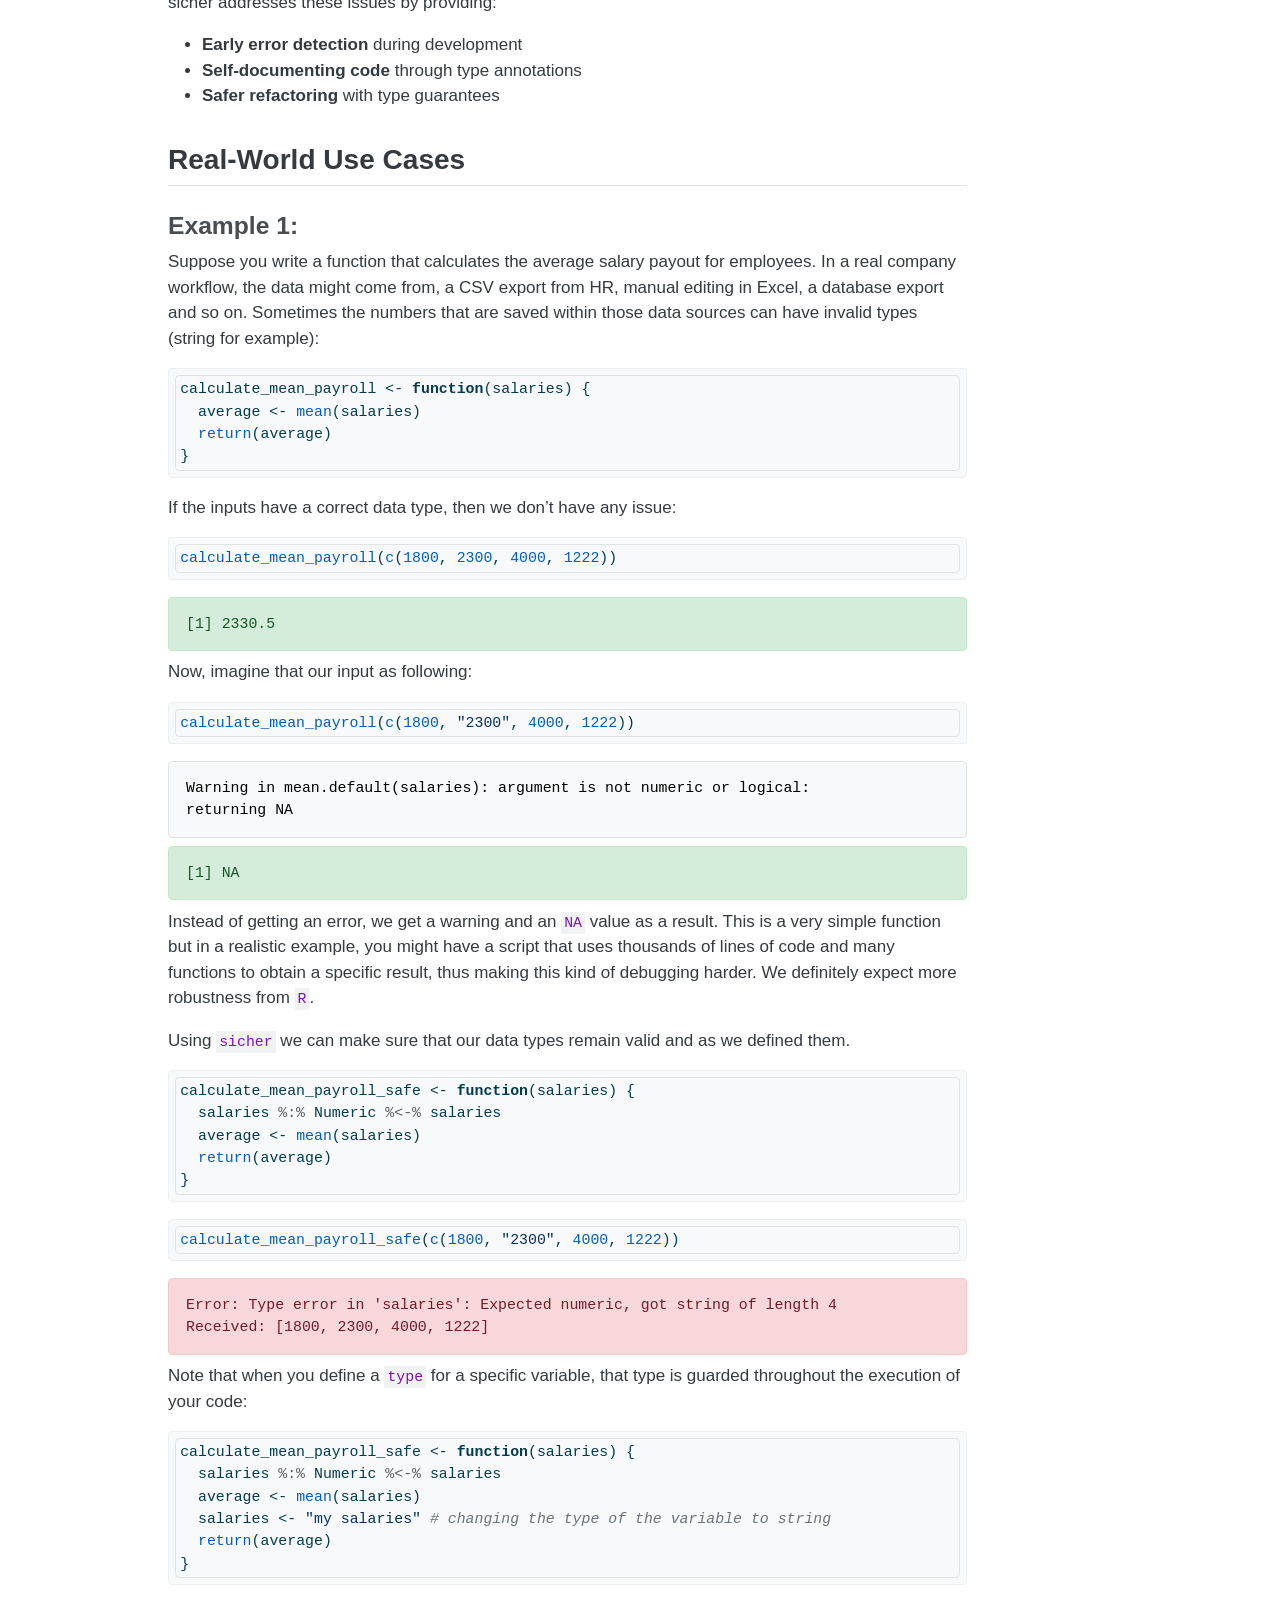
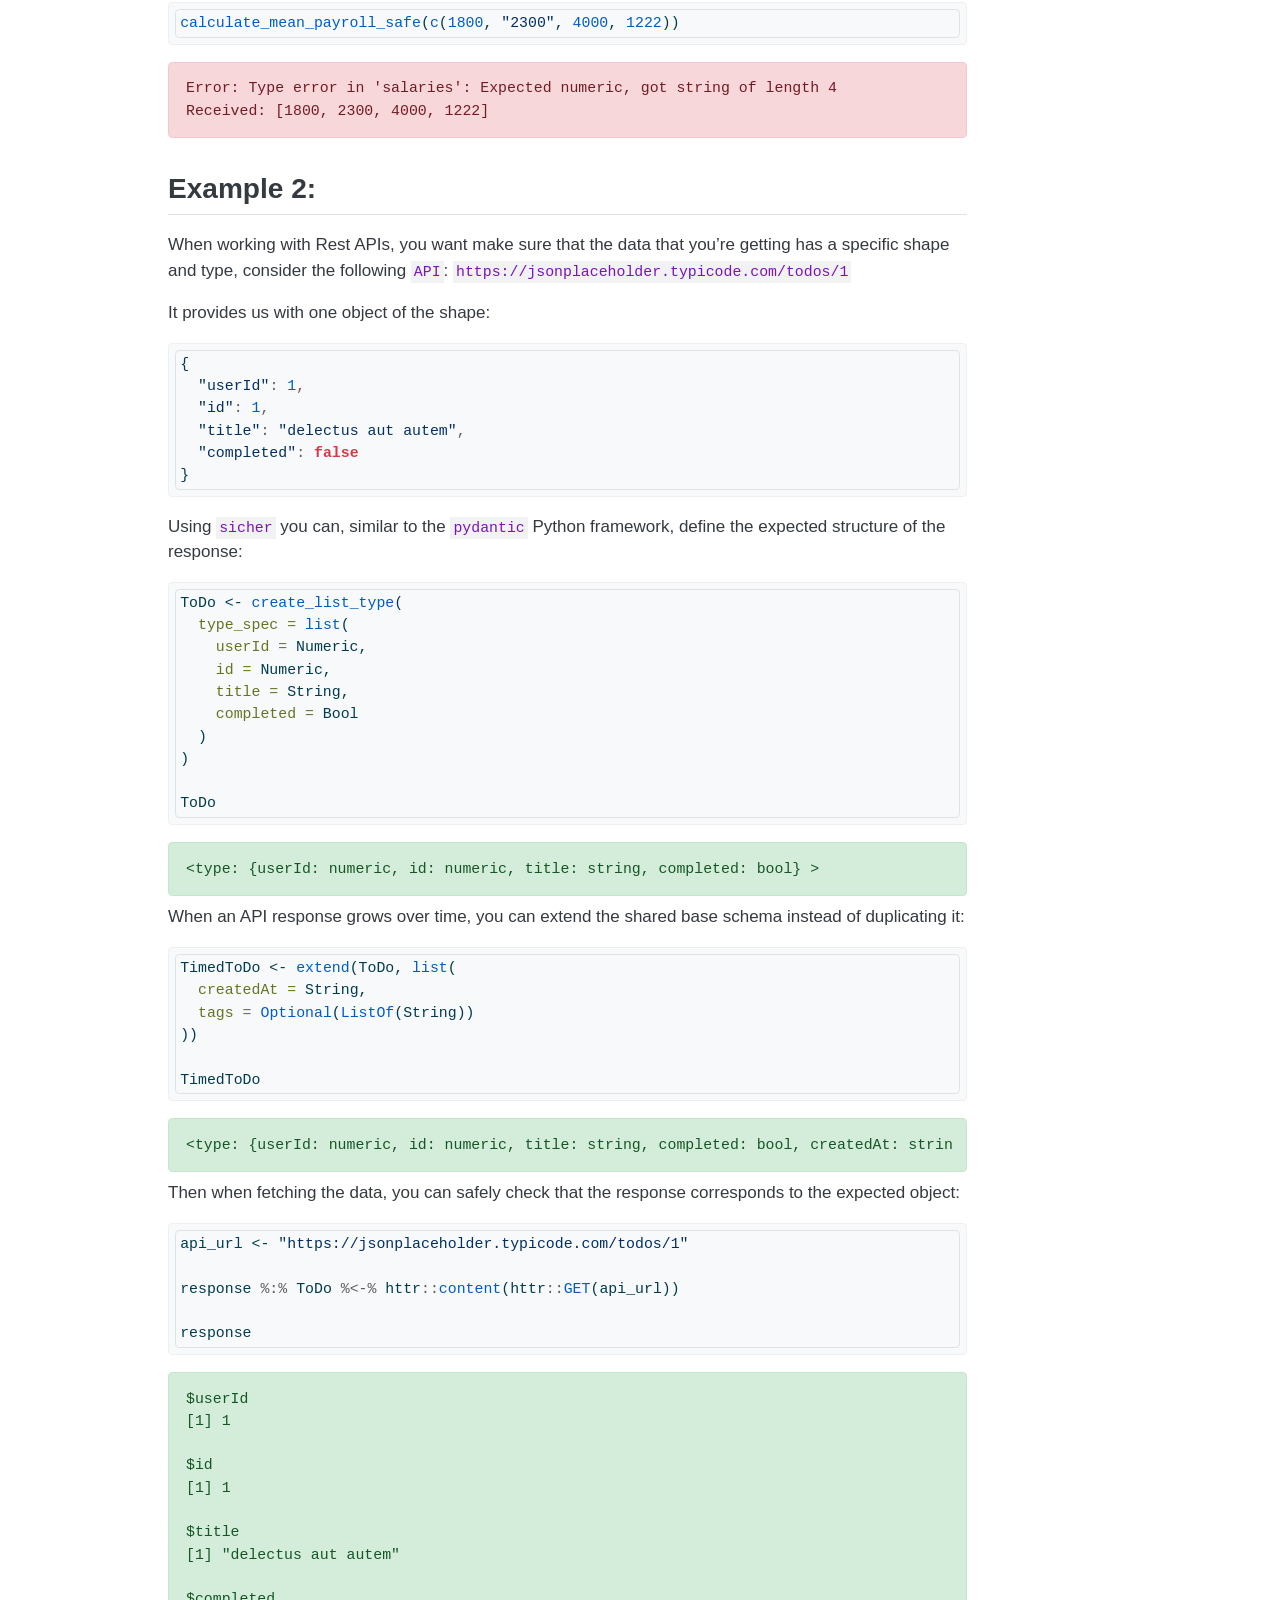
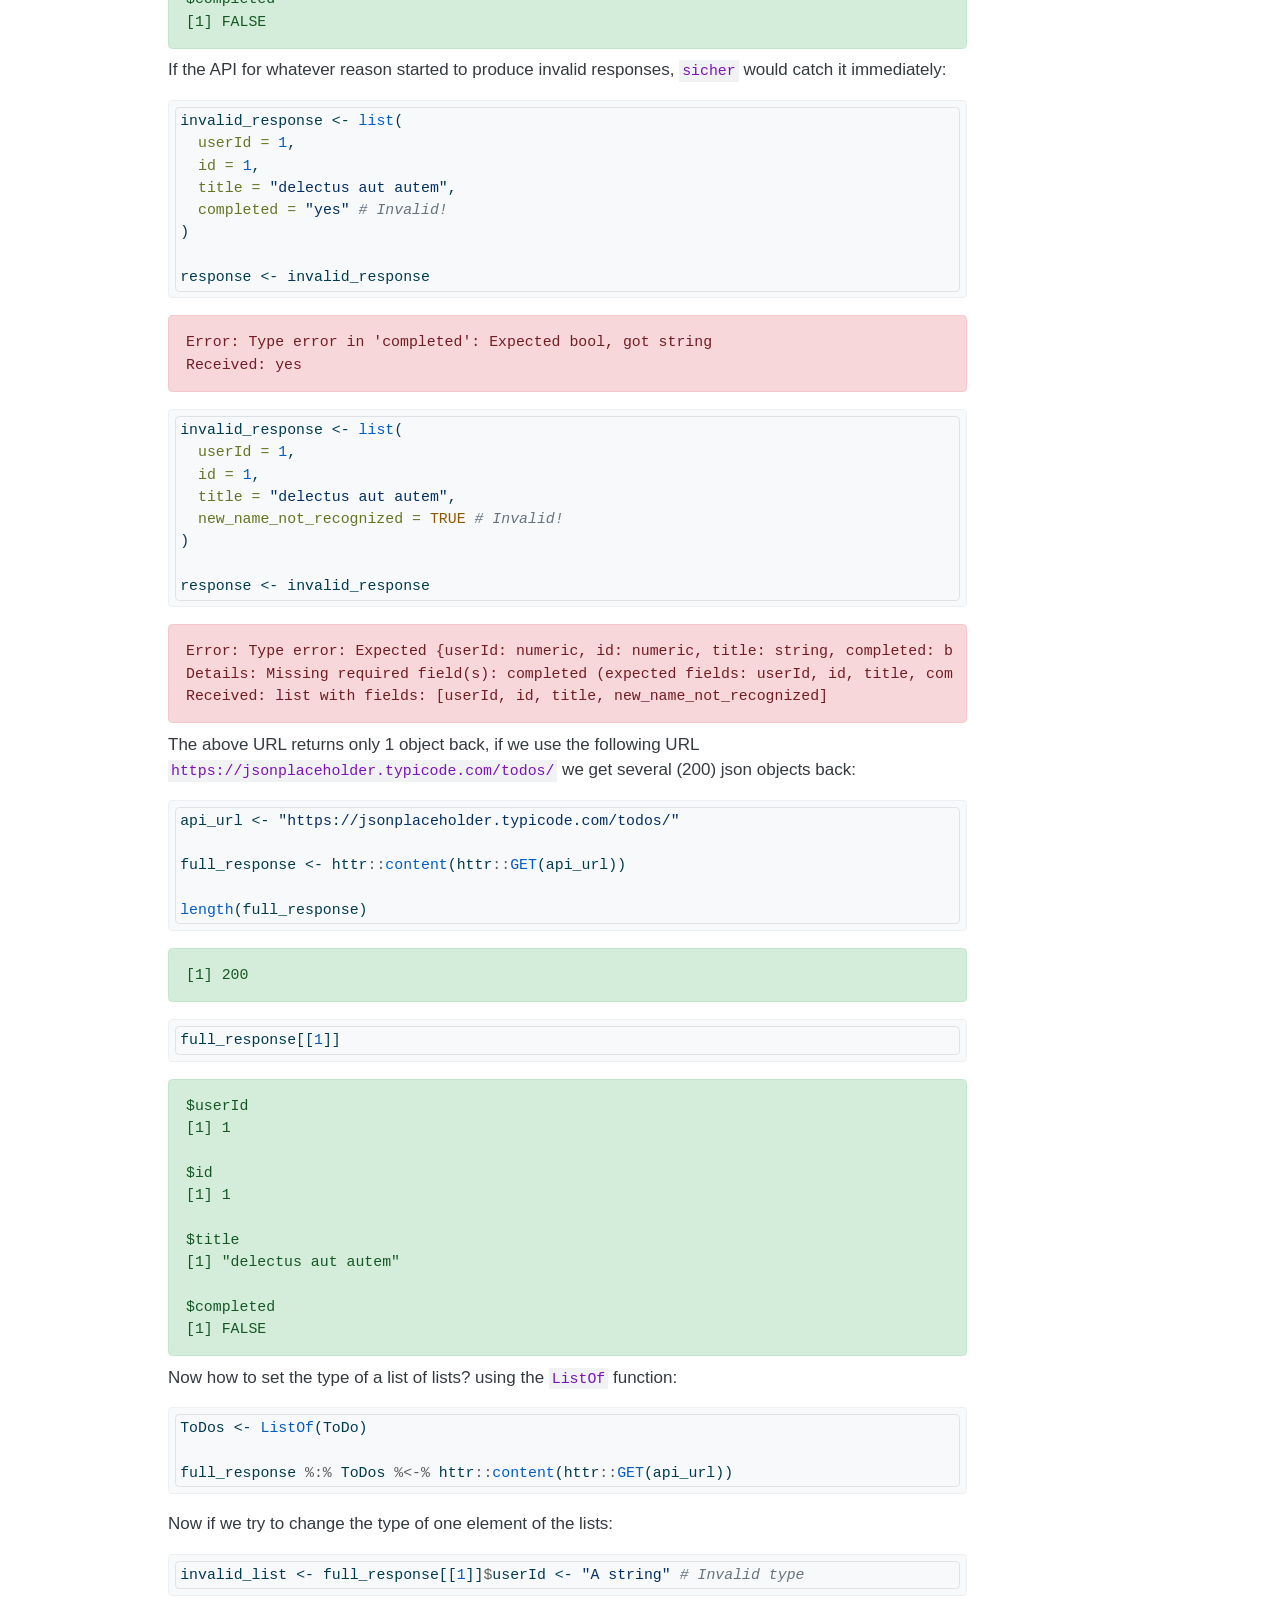
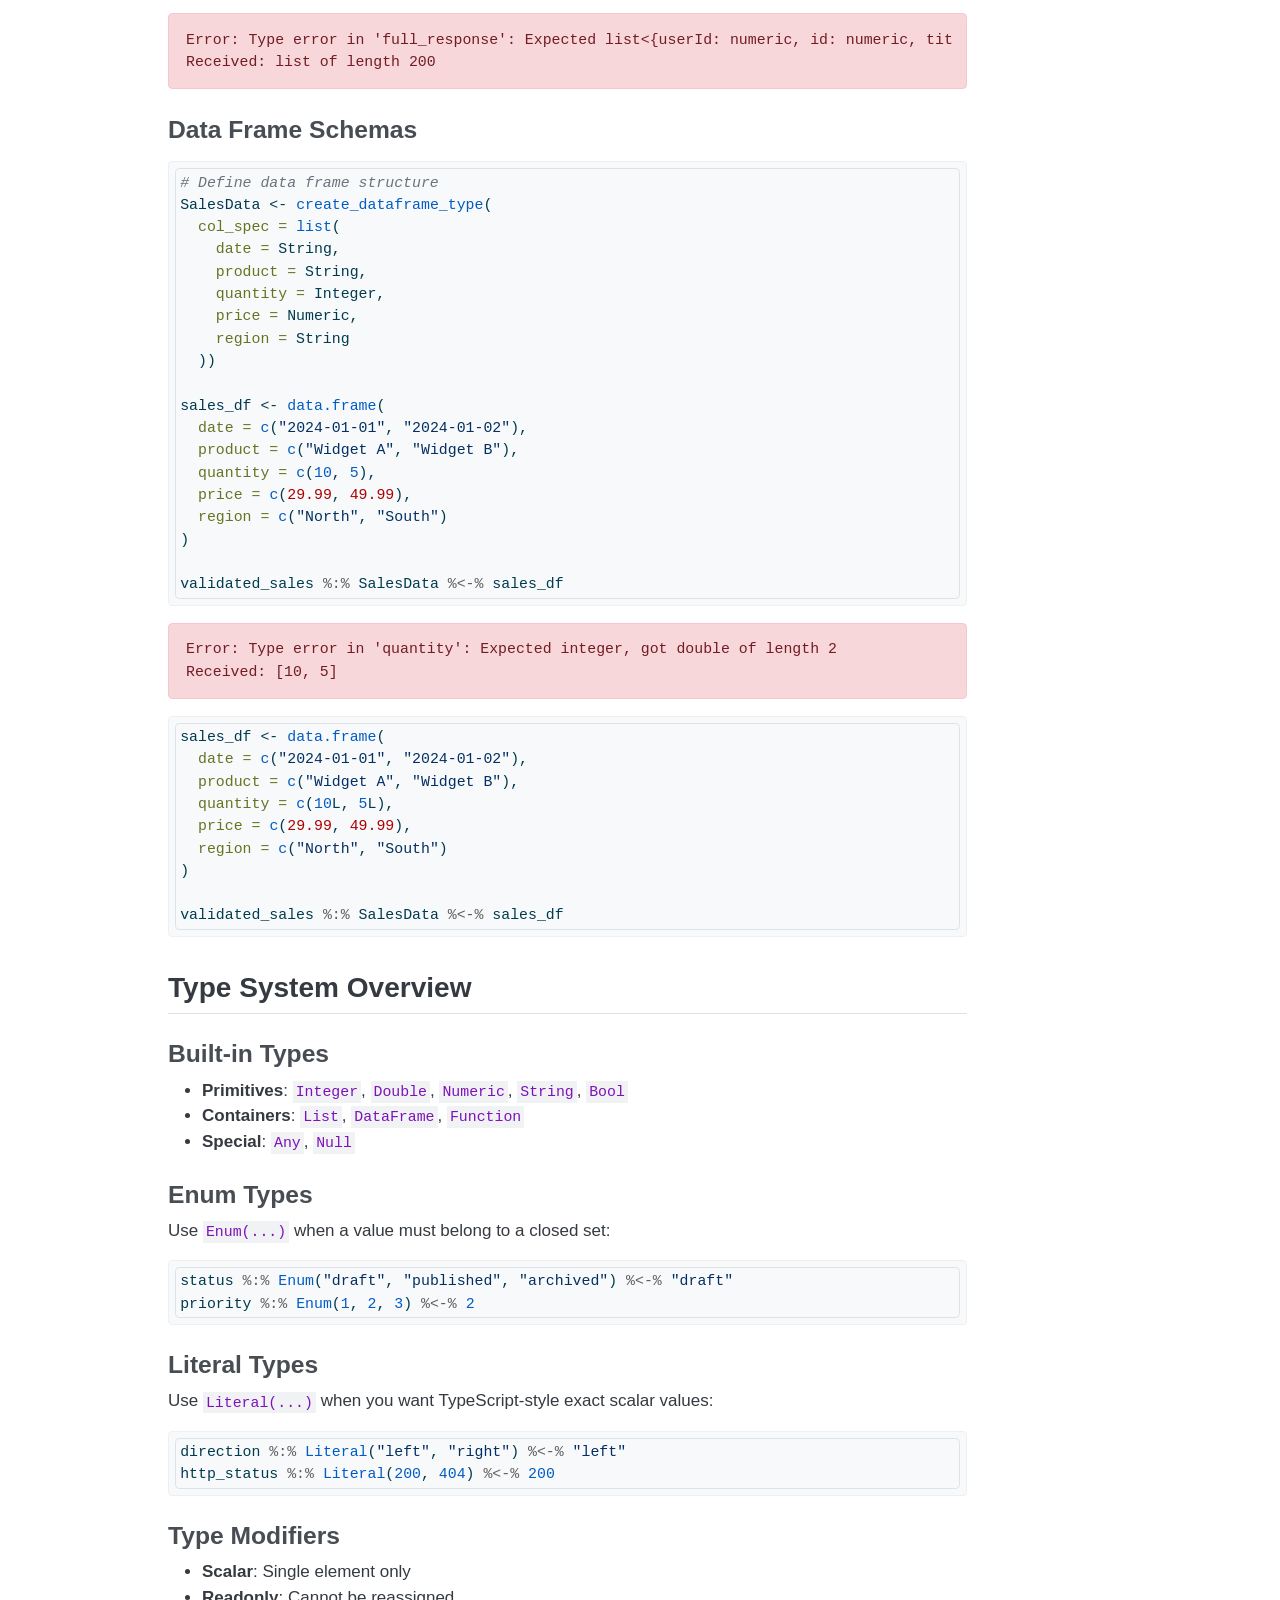
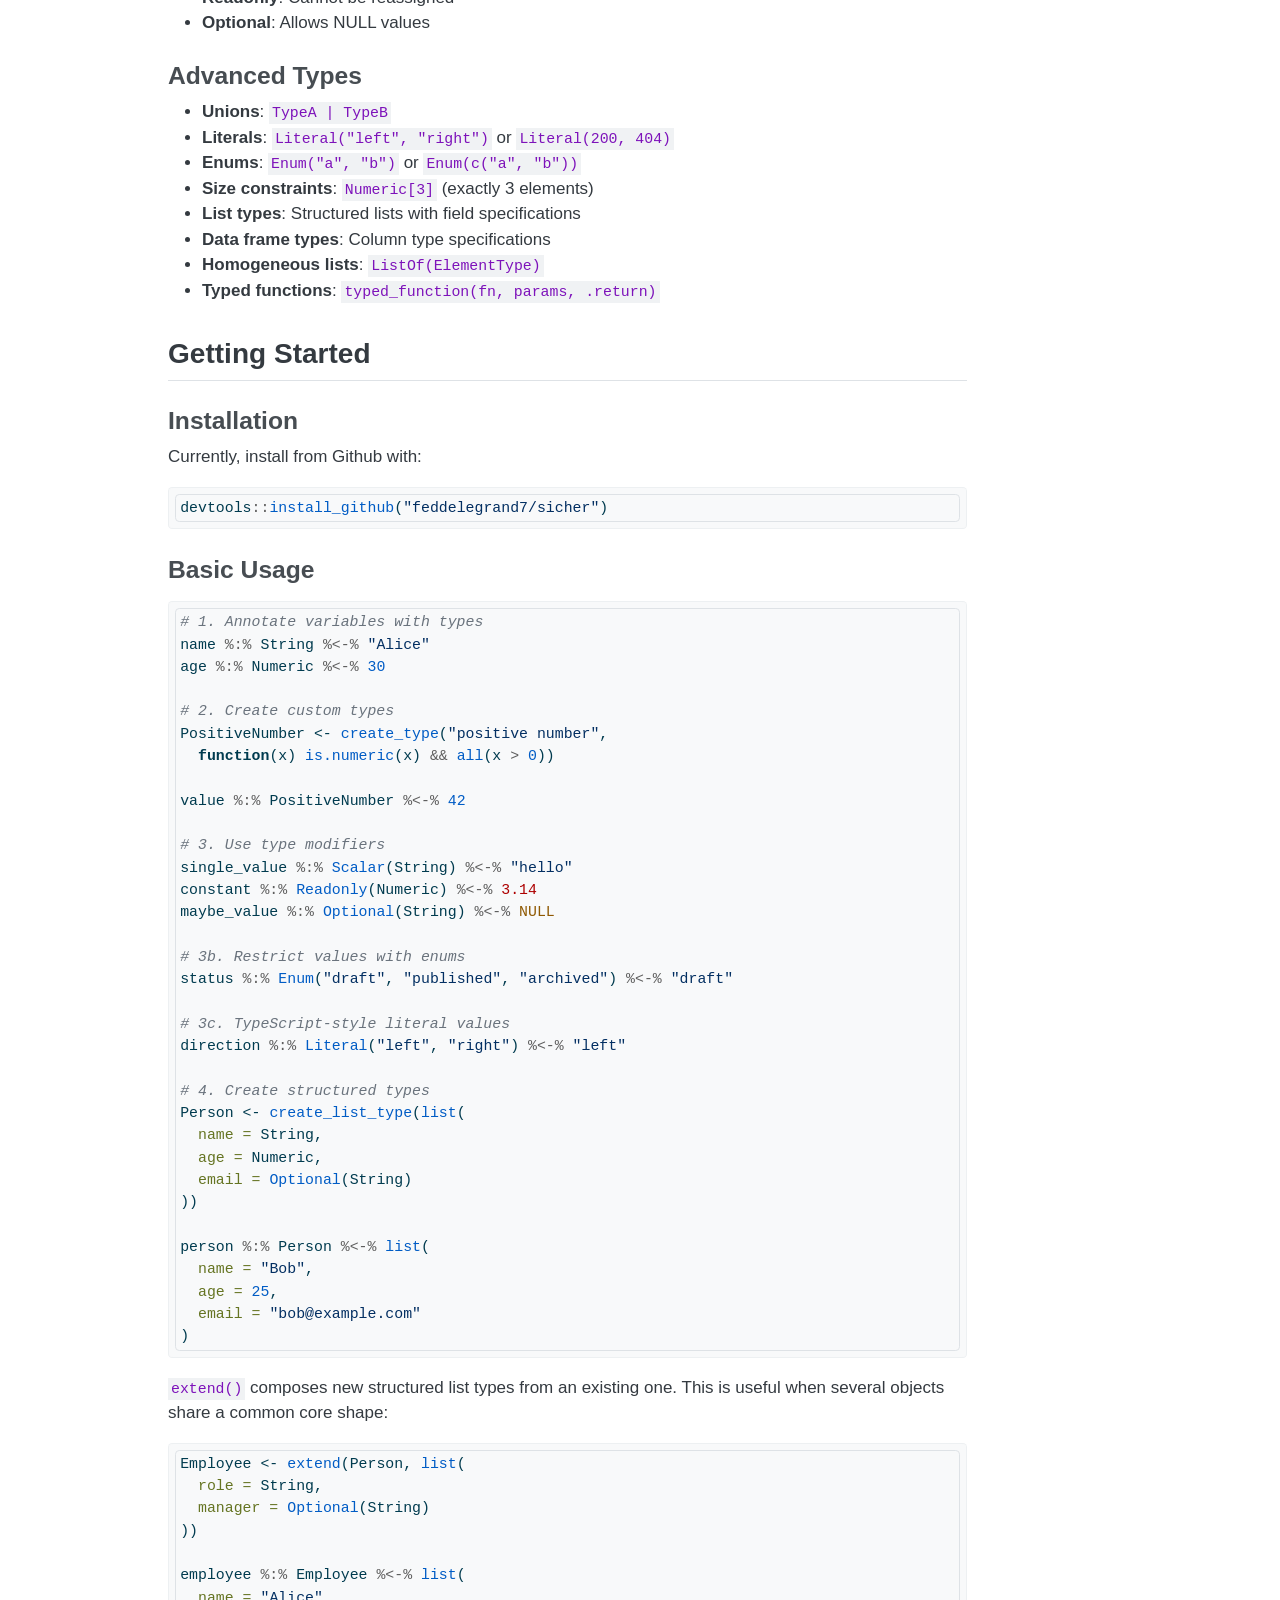
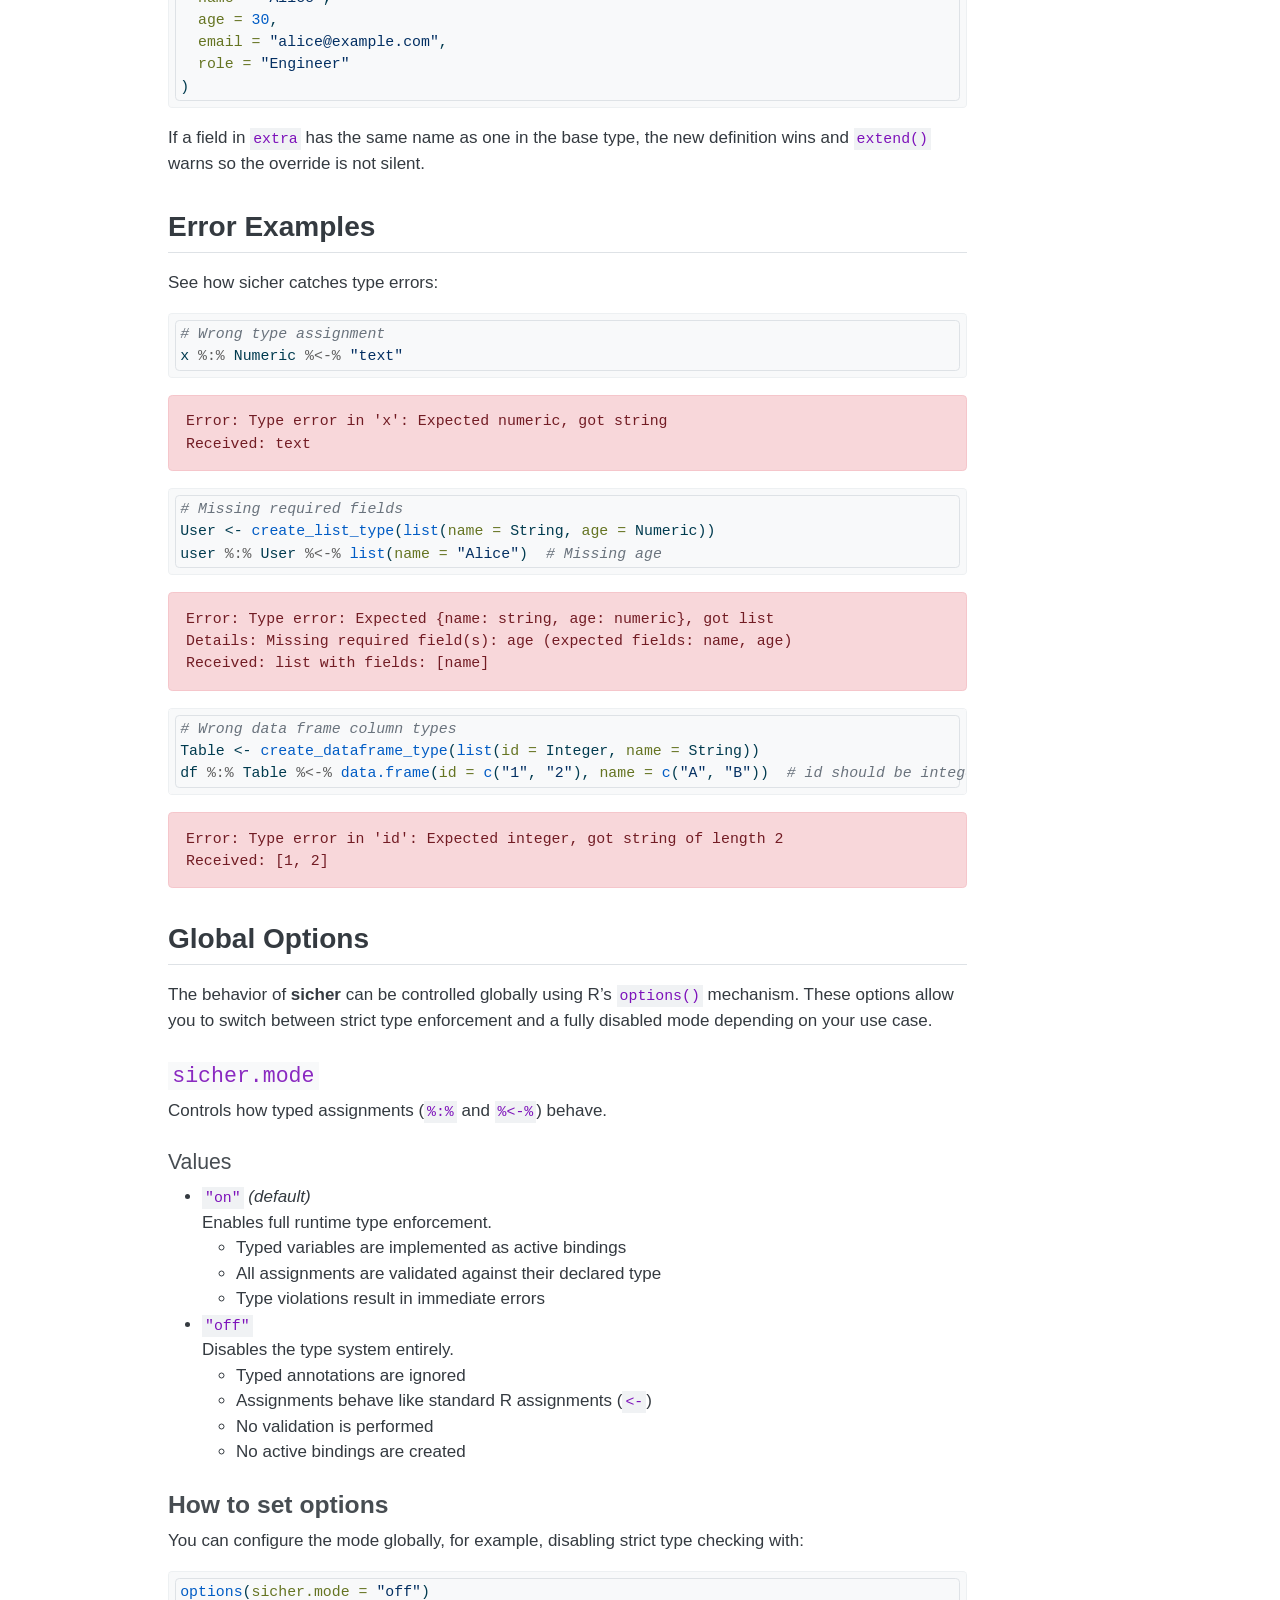
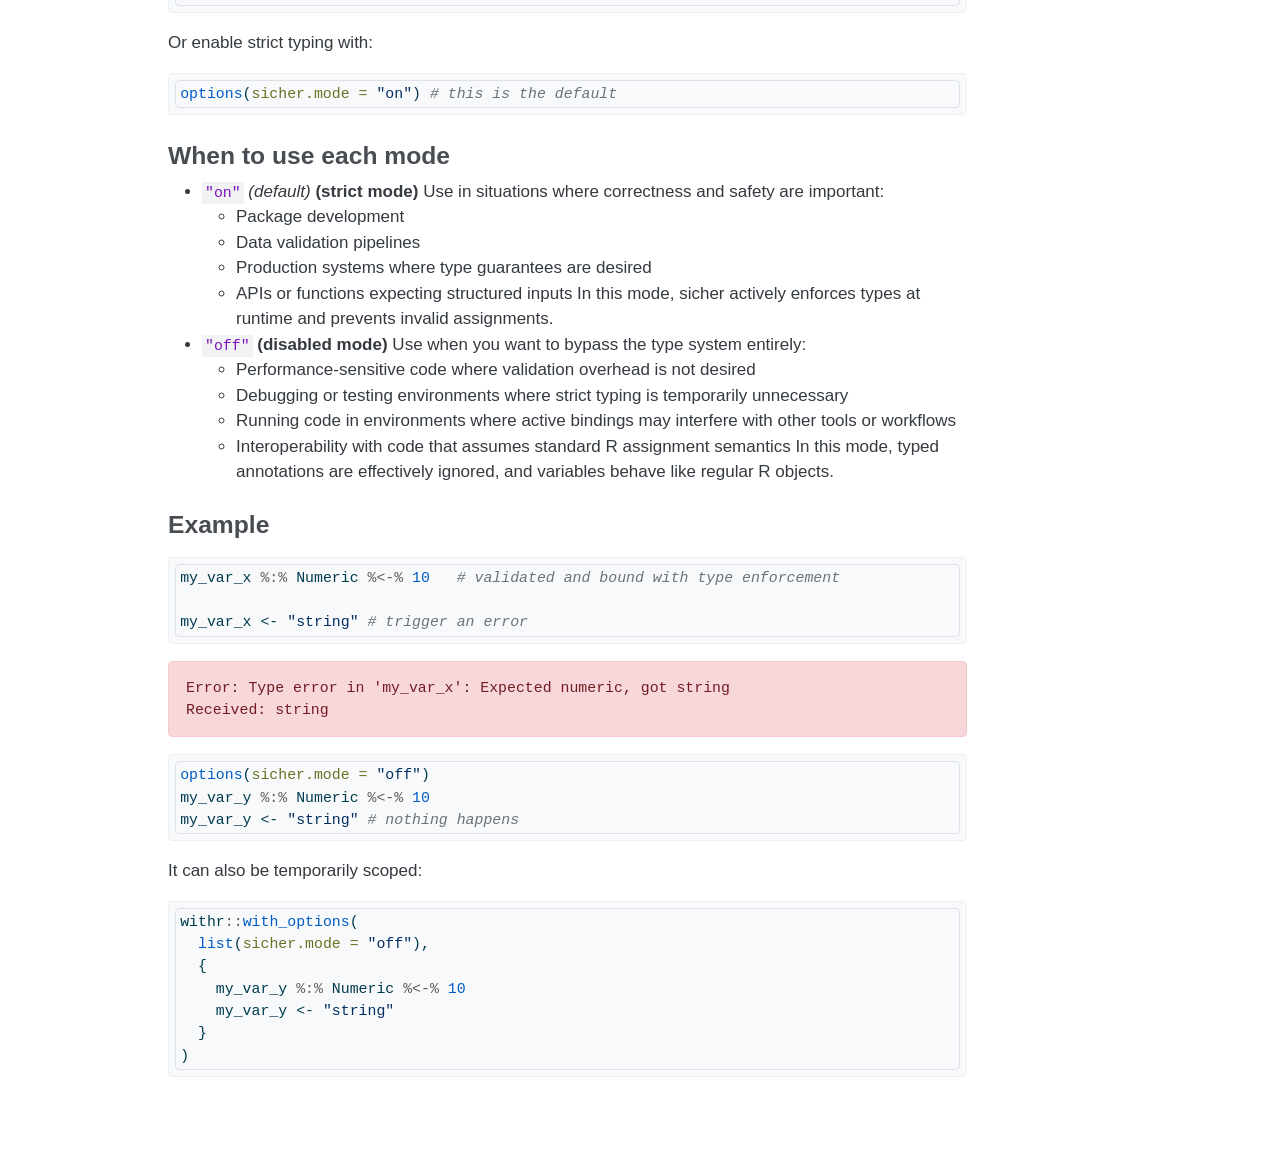
==== commit bfe8e308: "adding docs about extend" ====
--- a/docs/index.html
+++ b/docs/index.html
@@ -216,6 +216,7 @@
 <li><strong>Runtime Type Checking</strong>: Catch type errors during development</li>
 <li><strong>Intuitive Syntax</strong>: Use familiar operators like <code>%:%</code> and <code>%&lt;-%</code></li>
 <li><strong>Rich Type System</strong>: Support for primitives, lists, data frames, unions, and more</li>
+<li><strong>Schema Extension</strong>: Build larger structured list types from smaller reusable ones with <code>extend()</code></li>
 <li><strong>Enum Types</strong>: Restrict variables to a fixed set of allowed values with <code>Enum(...)</code></li>
 <li><strong>Literal Types</strong>: Model exact TypeScript-style scalar literals with <code>Literal(...)</code></li>
 <li><strong>Typed Functions</strong>: Enforce parameter and return types on any function with <code>typed_function()</code></li>
@@ -354,13 +355,25 @@
 <pre><code>&lt;type: {userId: numeric, id: numeric, title: string, completed: bool} &gt;</code></pre>
 </div>
 </div>
+<p>When an API response grows over time, you can extend the shared base schema instead of duplicating it:</p>
+<div class="cell">
+<div class="code-copy-outer-scaffold"><div class="sourceCode cell-code" id="cb18"><pre class="sourceCode r code-with-copy"><code class="sourceCode r"><span id="cb18-1"><a href="#cb18-1" aria-hidden="true" tabindex="-1"></a>TimedToDo <span class="ot">&lt;-</span> <span class="fu">extend</span>(ToDo, <span class="fu">list</span>(</span>
+<span id="cb18-2"><a href="#cb18-2" aria-hidden="true" tabindex="-1"></a>  <span class="at">createdAt =</span> String,</span>
+<span id="cb18-3"><a href="#cb18-3" aria-hidden="true" tabindex="-1"></a>  <span class="at">tags =</span> <span class="fu">Optional</span>(<span class="fu">ListOf</span>(String))</span>
+<span id="cb18-4"><a href="#cb18-4" aria-hidden="true" tabindex="-1"></a>))</span>
+<span id="cb18-5"><a href="#cb18-5" aria-hidden="true" tabindex="-1"></a></span>
+<span id="cb18-6"><a href="#cb18-6" aria-hidden="true" tabindex="-1"></a>TimedToDo</span></code></pre></div><button title="Copy to Clipboard" class="code-copy-button"><i class="bi"></i></button></div>
+<div class="cell-output cell-output-stdout">
+<pre><code>&lt;type: {userId: numeric, id: numeric, title: string, completed: bool, createdAt: string, tags?: list&lt;string&gt; | null} &gt;</code></pre>
+</div>
+</div>
 <p>Then when fetching the data, you can safely check that the response corresponds to the expected object:</p>
 <div class="cell">
-<div class="code-copy-outer-scaffold"><div class="sourceCode cell-code" id="cb18"><pre class="sourceCode r code-with-copy"><code class="sourceCode r"><span id="cb18-1"><a href="#cb18-1" aria-hidden="true" tabindex="-1"></a>api_url <span class="ot">&lt;-</span> <span class="st">"https://jsonplaceholder.typicode.com/todos/1"</span></span>
-<span id="cb18-2"><a href="#cb18-2" aria-hidden="true" tabindex="-1"></a></span>
-<span id="cb18-3"><a href="#cb18-3" aria-hidden="true" tabindex="-1"></a>response <span class="sc">%:%</span> ToDo <span class="sc">%&lt;-%</span> httr<span class="sc">::</span><span class="fu">content</span>(httr<span class="sc">::</span><span class="fu">GET</span>(api_url))</span>
-<span id="cb18-4"><a href="#cb18-4" aria-hidden="true" tabindex="-1"></a></span>
-<span id="cb18-5"><a href="#cb18-5" aria-hidden="true" tabindex="-1"></a>response</span></code></pre></div><button title="Copy to Clipboard" class="code-copy-button"><i class="bi"></i></button></div>
+<div class="code-copy-outer-scaffold"><div class="sourceCode cell-code" id="cb20"><pre class="sourceCode r code-with-copy"><code class="sourceCode r"><span id="cb20-1"><a href="#cb20-1" aria-hidden="true" tabindex="-1"></a>api_url <span class="ot">&lt;-</span> <span class="st">"https://jsonplaceholder.typicode.com/todos/1"</span></span>
+<span id="cb20-2"><a href="#cb20-2" aria-hidden="true" tabindex="-1"></a></span>
+<span id="cb20-3"><a href="#cb20-3" aria-hidden="true" tabindex="-1"></a>response <span class="sc">%:%</span> ToDo <span class="sc">%&lt;-%</span> httr<span class="sc">::</span><span class="fu">content</span>(httr<span class="sc">::</span><span class="fu">GET</span>(api_url))</span>
+<span id="cb20-4"><a href="#cb20-4" aria-hidden="true" tabindex="-1"></a></span>
+<span id="cb20-5"><a href="#cb20-5" aria-hidden="true" tabindex="-1"></a>response</span></code></pre></div><button title="Copy to Clipboard" class="code-copy-button"><i class="bi"></i></button></div>
 <div class="cell-output cell-output-stdout">
 <pre><code>$userId
 [1] 1
@@ -376,30 +389,30 @@
 </div>
 </div>
 <p>If the API for whatever reason started to produce invalid responses, <code>sicher</code> would catch it immediately:</p>
-<div class="cell">
-<div class="code-copy-outer-scaffold"><div class="sourceCode cell-code" id="cb20"><pre class="sourceCode r code-with-copy"><code class="sourceCode r"><span id="cb20-1"><a href="#cb20-1" aria-hidden="true" tabindex="-1"></a>invalid_response <span class="ot">&lt;-</span> <span class="fu">list</span>(</span>
-<span id="cb20-2"><a href="#cb20-2" aria-hidden="true" tabindex="-1"></a>  <span class="at">userId =</span> <span class="dv">1</span>, </span>
-<span id="cb20-3"><a href="#cb20-3" aria-hidden="true" tabindex="-1"></a>  <span class="at">id =</span> <span class="dv">1</span>, </span>
-<span id="cb20-4"><a href="#cb20-4" aria-hidden="true" tabindex="-1"></a>  <span class="at">title =</span> <span class="st">"delectus aut autem"</span>, </span>
-<span id="cb20-5"><a href="#cb20-5" aria-hidden="true" tabindex="-1"></a>  <span class="at">completed =</span> <span class="st">"yes"</span> <span class="co"># Invalid! </span></span>
-<span id="cb20-6"><a href="#cb20-6" aria-hidden="true" tabindex="-1"></a>)</span>
-<span id="cb20-7"><a href="#cb20-7" aria-hidden="true" tabindex="-1"></a></span>
-<span id="cb20-8"><a href="#cb20-8" aria-hidden="true" tabindex="-1"></a>response <span class="ot">&lt;-</span> invalid_response</span></code></pre></div><button title="Copy to Clipboard" class="code-copy-button"><i class="bi"></i></button></div>
-<div class="cell-output cell-output-error">
-<pre><code>Error: Type error in 'completed': Expected bool, got string
-Received: yes</code></pre>
-</div>
-</div>
 <div class="cell">
 <div class="code-copy-outer-scaffold"><div class="sourceCode cell-code" id="cb22"><pre class="sourceCode r code-with-copy"><code class="sourceCode r"><span id="cb22-1"><a href="#cb22-1" aria-hidden="true" tabindex="-1"></a>invalid_response <span class="ot">&lt;-</span> <span class="fu">list</span>(</span>
 <span id="cb22-2"><a href="#cb22-2" aria-hidden="true" tabindex="-1"></a>  <span class="at">userId =</span> <span class="dv">1</span>, </span>
 <span id="cb22-3"><a href="#cb22-3" aria-hidden="true" tabindex="-1"></a>  <span class="at">id =</span> <span class="dv">1</span>, </span>
 <span id="cb22-4"><a href="#cb22-4" aria-hidden="true" tabindex="-1"></a>  <span class="at">title =</span> <span class="st">"delectus aut autem"</span>, </span>
-<span id="cb22-5"><a href="#cb22-5" aria-hidden="true" tabindex="-1"></a>  <span class="at">new_name_not_recognized =</span> <span class="cn">TRUE</span> <span class="co"># Invalid! </span></span>
+<span id="cb22-5"><a href="#cb22-5" aria-hidden="true" tabindex="-1"></a>  <span class="at">completed =</span> <span class="st">"yes"</span> <span class="co"># Invalid! </span></span>
 <span id="cb22-6"><a href="#cb22-6" aria-hidden="true" tabindex="-1"></a>)</span>
 <span id="cb22-7"><a href="#cb22-7" aria-hidden="true" tabindex="-1"></a></span>
 <span id="cb22-8"><a href="#cb22-8" aria-hidden="true" tabindex="-1"></a>response <span class="ot">&lt;-</span> invalid_response</span></code></pre></div><button title="Copy to Clipboard" class="code-copy-button"><i class="bi"></i></button></div>
 <div class="cell-output cell-output-error">
+<pre><code>Error: Type error in 'completed': Expected bool, got string
+Received: yes</code></pre>
+</div>
+</div>
+<div class="cell">
+<div class="code-copy-outer-scaffold"><div class="sourceCode cell-code" id="cb24"><pre class="sourceCode r code-with-copy"><code class="sourceCode r"><span id="cb24-1"><a href="#cb24-1" aria-hidden="true" tabindex="-1"></a>invalid_response <span class="ot">&lt;-</span> <span class="fu">list</span>(</span>
+<span id="cb24-2"><a href="#cb24-2" aria-hidden="true" tabindex="-1"></a>  <span class="at">userId =</span> <span class="dv">1</span>, </span>
+<span id="cb24-3"><a href="#cb24-3" aria-hidden="true" tabindex="-1"></a>  <span class="at">id =</span> <span class="dv">1</span>, </span>
+<span id="cb24-4"><a href="#cb24-4" aria-hidden="true" tabindex="-1"></a>  <span class="at">title =</span> <span class="st">"delectus aut autem"</span>, </span>
+<span id="cb24-5"><a href="#cb24-5" aria-hidden="true" tabindex="-1"></a>  <span class="at">new_name_not_recognized =</span> <span class="cn">TRUE</span> <span class="co"># Invalid! </span></span>
+<span id="cb24-6"><a href="#cb24-6" aria-hidden="true" tabindex="-1"></a>)</span>
+<span id="cb24-7"><a href="#cb24-7" aria-hidden="true" tabindex="-1"></a></span>
+<span id="cb24-8"><a href="#cb24-8" aria-hidden="true" tabindex="-1"></a>response <span class="ot">&lt;-</span> invalid_response</span></code></pre></div><button title="Copy to Clipboard" class="code-copy-button"><i class="bi"></i></button></div>
+<div class="cell-output cell-output-error">
 <pre><code>Error: Type error: Expected {userId: numeric, id: numeric, title: string, completed: bool}, got list
 Details: Missing required field(s): completed (expected fields: userId, id, title, completed)
 Received: list with fields: [userId, id, title, new_name_not_recognized]</code></pre>
@@ -407,15 +420,15 @@
 </div>
 <p>The above URL returns only 1 object back, if we use the following URL <code>https://jsonplaceholder.typicode.com/todos/</code> we get several (200) json objects back:</p>
 <div class="cell">
-<div class="code-copy-outer-scaffold"><div class="sourceCode cell-code" id="cb24"><pre class="sourceCode r code-with-copy"><code class="sourceCode r"><span id="cb24-1"><a href="#cb24-1" aria-hidden="true" tabindex="-1"></a>api_url <span class="ot">&lt;-</span> <span class="st">"https://jsonplaceholder.typicode.com/todos/"</span></span>
-<span id="cb24-2"><a href="#cb24-2" aria-hidden="true" tabindex="-1"></a></span>
-<span id="cb24-3"><a href="#cb24-3" aria-hidden="true" tabindex="-1"></a>full_response <span class="ot">&lt;-</span> httr<span class="sc">::</span><span class="fu">content</span>(httr<span class="sc">::</span><span class="fu">GET</span>(api_url))</span>
-<span id="cb24-4"><a href="#cb24-4" aria-hidden="true" tabindex="-1"></a></span>
-<span id="cb24-5"><a href="#cb24-5" aria-hidden="true" tabindex="-1"></a><span class="fu">length</span>(full_response)</span></code></pre></div><button title="Copy to Clipboard" class="code-copy-button"><i class="bi"></i></button></div>
+<div class="code-copy-outer-scaffold"><div class="sourceCode cell-code" id="cb26"><pre class="sourceCode r code-with-copy"><code class="sourceCode r"><span id="cb26-1"><a href="#cb26-1" aria-hidden="true" tabindex="-1"></a>api_url <span class="ot">&lt;-</span> <span class="st">"https://jsonplaceholder.typicode.com/todos/"</span></span>
+<span id="cb26-2"><a href="#cb26-2" aria-hidden="true" tabindex="-1"></a></span>
+<span id="cb26-3"><a href="#cb26-3" aria-hidden="true" tabindex="-1"></a>full_response <span class="ot">&lt;-</span> httr<span class="sc">::</span><span class="fu">content</span>(httr<span class="sc">::</span><span class="fu">GET</span>(api_url))</span>
+<span id="cb26-4"><a href="#cb26-4" aria-hidden="true" tabindex="-1"></a></span>
+<span id="cb26-5"><a href="#cb26-5" aria-hidden="true" tabindex="-1"></a><span class="fu">length</span>(full_response)</span></code></pre></div><button title="Copy to Clipboard" class="code-copy-button"><i class="bi"></i></button></div>
 <div class="cell-output cell-output-stdout">
 <pre><code>[1] 200</code></pre>
 </div>
-<div class="code-copy-outer-scaffold"><div class="sourceCode cell-code" id="cb26"><pre class="sourceCode r code-with-copy"><code class="sourceCode r"><span id="cb26-1"><a href="#cb26-1" aria-hidden="true" tabindex="-1"></a>full_response[[<span class="dv">1</span>]]</span></code></pre></div><button title="Copy to Clipboard" class="code-copy-button"><i class="bi"></i></button></div>
+<div class="code-copy-outer-scaffold"><div class="sourceCode cell-code" id="cb28"><pre class="sourceCode r code-with-copy"><code class="sourceCode r"><span id="cb28-1"><a href="#cb28-1" aria-hidden="true" tabindex="-1"></a>full_response[[<span class="dv">1</span>]]</span></code></pre></div><button title="Copy to Clipboard" class="code-copy-button"><i class="bi"></i></button></div>
 <div class="cell-output cell-output-stdout">
 <pre><code>$userId
 [1] 1
@@ -432,13 +445,13 @@
 </div>
 <p>Now how to set the type of a list of lists? using the <code>ListOf</code> function:</p>
 <div class="cell">
-<div class="code-copy-outer-scaffold"><div class="sourceCode cell-code" id="cb28"><pre class="sourceCode r code-with-copy"><code class="sourceCode r"><span id="cb28-1"><a href="#cb28-1" aria-hidden="true" tabindex="-1"></a>ToDos <span class="ot">&lt;-</span> <span class="fu">ListOf</span>(ToDo)</span>
-<span id="cb28-2"><a href="#cb28-2" aria-hidden="true" tabindex="-1"></a></span>
-<span id="cb28-3"><a href="#cb28-3" aria-hidden="true" tabindex="-1"></a>full_response <span class="sc">%:%</span> ToDos <span class="sc">%&lt;-%</span> httr<span class="sc">::</span><span class="fu">content</span>(httr<span class="sc">::</span><span class="fu">GET</span>(api_url))</span></code></pre></div><button title="Copy to Clipboard" class="code-copy-button"><i class="bi"></i></button></div>
+<div class="code-copy-outer-scaffold"><div class="sourceCode cell-code" id="cb30"><pre class="sourceCode r code-with-copy"><code class="sourceCode r"><span id="cb30-1"><a href="#cb30-1" aria-hidden="true" tabindex="-1"></a>ToDos <span class="ot">&lt;-</span> <span class="fu">ListOf</span>(ToDo)</span>
+<span id="cb30-2"><a href="#cb30-2" aria-hidden="true" tabindex="-1"></a></span>
+<span id="cb30-3"><a href="#cb30-3" aria-hidden="true" tabindex="-1"></a>full_response <span class="sc">%:%</span> ToDos <span class="sc">%&lt;-%</span> httr<span class="sc">::</span><span class="fu">content</span>(httr<span class="sc">::</span><span class="fu">GET</span>(api_url))</span></code></pre></div><button title="Copy to Clipboard" class="code-copy-button"><i class="bi"></i></button></div>
 </div>
 <p>Now if we try to change the type of one element of the lists:</p>
 <div class="cell">
-<div class="code-copy-outer-scaffold"><div class="sourceCode cell-code" id="cb29"><pre class="sourceCode r code-with-copy"><code class="sourceCode r"><span id="cb29-1"><a href="#cb29-1" aria-hidden="true" tabindex="-1"></a>invalid_list <span class="ot">&lt;-</span> full_response[[<span class="dv">1</span>]]<span class="sc">$</span>userId <span class="ot">&lt;-</span> <span class="st">"A string"</span> <span class="co"># Invalid type</span></span></code></pre></div><button title="Copy to Clipboard" class="code-copy-button"><i class="bi"></i></button></div>
+<div class="code-copy-outer-scaffold"><div class="sourceCode cell-code" id="cb31"><pre class="sourceCode r code-with-copy"><code class="sourceCode r"><span id="cb31-1"><a href="#cb31-1" aria-hidden="true" tabindex="-1"></a>invalid_list <span class="ot">&lt;-</span> full_response[[<span class="dv">1</span>]]<span class="sc">$</span>userId <span class="ot">&lt;-</span> <span class="st">"A string"</span> <span class="co"># Invalid type</span></span></code></pre></div><button title="Copy to Clipboard" class="code-copy-button"><i class="bi"></i></button></div>
 <div class="cell-output cell-output-error">
 <pre><code>Error: Type error in 'full_response': Expected list&lt;{userId: numeric, id: numeric, title: string, completed: bool}&gt;, got list of length 200
 Received: list of length 200</code></pre>
@@ -447,40 +460,40 @@
 <section id="data-frame-schemas" class="level3">
 <h3 class="anchored" data-anchor-id="data-frame-schemas">Data Frame Schemas</h3>
 <div class="cell">
-<div class="code-copy-outer-scaffold"><div class="sourceCode cell-code" id="cb31"><pre class="sourceCode r code-with-copy"><code class="sourceCode r"><span id="cb31-1"><a href="#cb31-1" aria-hidden="true" tabindex="-1"></a><span class="co"># Define data frame structure</span></span>
-<span id="cb31-2"><a href="#cb31-2" aria-hidden="true" tabindex="-1"></a>SalesData <span class="ot">&lt;-</span> <span class="fu">create_dataframe_type</span>(</span>
-<span id="cb31-3"><a href="#cb31-3" aria-hidden="true" tabindex="-1"></a>  <span class="at">col_spec =</span> <span class="fu">list</span>(</span>
-<span id="cb31-4"><a href="#cb31-4" aria-hidden="true" tabindex="-1"></a>    <span class="at">date =</span> String,</span>
-<span id="cb31-5"><a href="#cb31-5" aria-hidden="true" tabindex="-1"></a>    <span class="at">product =</span> String,</span>
-<span id="cb31-6"><a href="#cb31-6" aria-hidden="true" tabindex="-1"></a>    <span class="at">quantity =</span> Integer,</span>
-<span id="cb31-7"><a href="#cb31-7" aria-hidden="true" tabindex="-1"></a>    <span class="at">price =</span> Numeric,</span>
-<span id="cb31-8"><a href="#cb31-8" aria-hidden="true" tabindex="-1"></a>    <span class="at">region =</span> String</span>
-<span id="cb31-9"><a href="#cb31-9" aria-hidden="true" tabindex="-1"></a>  ))</span>
-<span id="cb31-10"><a href="#cb31-10" aria-hidden="true" tabindex="-1"></a></span>
-<span id="cb31-11"><a href="#cb31-11" aria-hidden="true" tabindex="-1"></a>sales_df <span class="ot">&lt;-</span> <span class="fu">data.frame</span>(</span>
-<span id="cb31-12"><a href="#cb31-12" aria-hidden="true" tabindex="-1"></a>  <span class="at">date =</span> <span class="fu">c</span>(<span class="st">"2024-01-01"</span>, <span class="st">"2024-01-02"</span>),</span>
-<span id="cb31-13"><a href="#cb31-13" aria-hidden="true" tabindex="-1"></a>  <span class="at">product =</span> <span class="fu">c</span>(<span class="st">"Widget A"</span>, <span class="st">"Widget B"</span>),</span>
-<span id="cb31-14"><a href="#cb31-14" aria-hidden="true" tabindex="-1"></a>  <span class="at">quantity =</span> <span class="fu">c</span>(<span class="dv">10</span>, <span class="dv">5</span>),</span>
-<span id="cb31-15"><a href="#cb31-15" aria-hidden="true" tabindex="-1"></a>  <span class="at">price =</span> <span class="fu">c</span>(<span class="fl">29.99</span>, <span class="fl">49.99</span>),</span>
-<span id="cb31-16"><a href="#cb31-16" aria-hidden="true" tabindex="-1"></a>  <span class="at">region =</span> <span class="fu">c</span>(<span class="st">"North"</span>, <span class="st">"South"</span>)</span>
-<span id="cb31-17"><a href="#cb31-17" aria-hidden="true" tabindex="-1"></a>)</span>
-<span id="cb31-18"><a href="#cb31-18" aria-hidden="true" tabindex="-1"></a></span>
-<span id="cb31-19"><a href="#cb31-19" aria-hidden="true" tabindex="-1"></a>validated_sales <span class="sc">%:%</span> SalesData <span class="sc">%&lt;-%</span> sales_df</span></code></pre></div><button title="Copy to Clipboard" class="code-copy-button"><i class="bi"></i></button></div>
+<div class="code-copy-outer-scaffold"><div class="sourceCode cell-code" id="cb33"><pre class="sourceCode r code-with-copy"><code class="sourceCode r"><span id="cb33-1"><a href="#cb33-1" aria-hidden="true" tabindex="-1"></a><span class="co"># Define data frame structure</span></span>
+<span id="cb33-2"><a href="#cb33-2" aria-hidden="true" tabindex="-1"></a>SalesData <span class="ot">&lt;-</span> <span class="fu">create_dataframe_type</span>(</span>
+<span id="cb33-3"><a href="#cb33-3" aria-hidden="true" tabindex="-1"></a>  <span class="at">col_spec =</span> <span class="fu">list</span>(</span>
+<span id="cb33-4"><a href="#cb33-4" aria-hidden="true" tabindex="-1"></a>    <span class="at">date =</span> String,</span>
+<span id="cb33-5"><a href="#cb33-5" aria-hidden="true" tabindex="-1"></a>    <span class="at">product =</span> String,</span>
+<span id="cb33-6"><a href="#cb33-6" aria-hidden="true" tabindex="-1"></a>    <span class="at">quantity =</span> Integer,</span>
+<span id="cb33-7"><a href="#cb33-7" aria-hidden="true" tabindex="-1"></a>    <span class="at">price =</span> Numeric,</span>
+<span id="cb33-8"><a href="#cb33-8" aria-hidden="true" tabindex="-1"></a>    <span class="at">region =</span> String</span>
+<span id="cb33-9"><a href="#cb33-9" aria-hidden="true" tabindex="-1"></a>  ))</span>
+<span id="cb33-10"><a href="#cb33-10" aria-hidden="true" tabindex="-1"></a></span>
+<span id="cb33-11"><a href="#cb33-11" aria-hidden="true" tabindex="-1"></a>sales_df <span class="ot">&lt;-</span> <span class="fu">data.frame</span>(</span>
+<span id="cb33-12"><a href="#cb33-12" aria-hidden="true" tabindex="-1"></a>  <span class="at">date =</span> <span class="fu">c</span>(<span class="st">"2024-01-01"</span>, <span class="st">"2024-01-02"</span>),</span>
+<span id="cb33-13"><a href="#cb33-13" aria-hidden="true" tabindex="-1"></a>  <span class="at">product =</span> <span class="fu">c</span>(<span class="st">"Widget A"</span>, <span class="st">"Widget B"</span>),</span>
+<span id="cb33-14"><a href="#cb33-14" aria-hidden="true" tabindex="-1"></a>  <span class="at">quantity =</span> <span class="fu">c</span>(<span class="dv">10</span>, <span class="dv">5</span>),</span>
+<span id="cb33-15"><a href="#cb33-15" aria-hidden="true" tabindex="-1"></a>  <span class="at">price =</span> <span class="fu">c</span>(<span class="fl">29.99</span>, <span class="fl">49.99</span>),</span>
+<span id="cb33-16"><a href="#cb33-16" aria-hidden="true" tabindex="-1"></a>  <span class="at">region =</span> <span class="fu">c</span>(<span class="st">"North"</span>, <span class="st">"South"</span>)</span>
+<span id="cb33-17"><a href="#cb33-17" aria-hidden="true" tabindex="-1"></a>)</span>
+<span id="cb33-18"><a href="#cb33-18" aria-hidden="true" tabindex="-1"></a></span>
+<span id="cb33-19"><a href="#cb33-19" aria-hidden="true" tabindex="-1"></a>validated_sales <span class="sc">%:%</span> SalesData <span class="sc">%&lt;-%</span> sales_df</span></code></pre></div><button title="Copy to Clipboard" class="code-copy-button"><i class="bi"></i></button></div>
 <div class="cell-output cell-output-error">
 <pre><code>Error: Type error in 'quantity': Expected integer, got double of length 2
 Received: [10, 5]</code></pre>
 </div>
 </div>
 <div class="cell">
-<div class="code-copy-outer-scaffold"><div class="sourceCode cell-code" id="cb33"><pre class="sourceCode r code-with-copy"><code class="sourceCode r"><span id="cb33-1"><a href="#cb33-1" aria-hidden="true" tabindex="-1"></a>sales_df <span class="ot">&lt;-</span> <span class="fu">data.frame</span>(</span>
-<span id="cb33-2"><a href="#cb33-2" aria-hidden="true" tabindex="-1"></a>  <span class="at">date =</span> <span class="fu">c</span>(<span class="st">"2024-01-01"</span>, <span class="st">"2024-01-02"</span>),</span>
-<span id="cb33-3"><a href="#cb33-3" aria-hidden="true" tabindex="-1"></a>  <span class="at">product =</span> <span class="fu">c</span>(<span class="st">"Widget A"</span>, <span class="st">"Widget B"</span>),</span>
-<span id="cb33-4"><a href="#cb33-4" aria-hidden="true" tabindex="-1"></a>  <span class="at">quantity =</span> <span class="fu">c</span>(<span class="dv">10</span>L, <span class="dv">5</span>L),</span>
-<span id="cb33-5"><a href="#cb33-5" aria-hidden="true" tabindex="-1"></a>  <span class="at">price =</span> <span class="fu">c</span>(<span class="fl">29.99</span>, <span class="fl">49.99</span>),</span>
-<span id="cb33-6"><a href="#cb33-6" aria-hidden="true" tabindex="-1"></a>  <span class="at">region =</span> <span class="fu">c</span>(<span class="st">"North"</span>, <span class="st">"South"</span>)</span>
-<span id="cb33-7"><a href="#cb33-7" aria-hidden="true" tabindex="-1"></a>)</span>
-<span id="cb33-8"><a href="#cb33-8" aria-hidden="true" tabindex="-1"></a></span>
-<span id="cb33-9"><a href="#cb33-9" aria-hidden="true" tabindex="-1"></a>validated_sales <span class="sc">%:%</span> SalesData <span class="sc">%&lt;-%</span> sales_df</span></code></pre></div><button title="Copy to Clipboard" class="code-copy-button"><i class="bi"></i></button></div>
+<div class="code-copy-outer-scaffold"><div class="sourceCode cell-code" id="cb35"><pre class="sourceCode r code-with-copy"><code class="sourceCode r"><span id="cb35-1"><a href="#cb35-1" aria-hidden="true" tabindex="-1"></a>sales_df <span class="ot">&lt;-</span> <span class="fu">data.frame</span>(</span>
+<span id="cb35-2"><a href="#cb35-2" aria-hidden="true" tabindex="-1"></a>  <span class="at">date =</span> <span class="fu">c</span>(<span class="st">"2024-01-01"</span>, <span class="st">"2024-01-02"</span>),</span>
+<span id="cb35-3"><a href="#cb35-3" aria-hidden="true" tabindex="-1"></a>  <span class="at">product =</span> <span class="fu">c</span>(<span class="st">"Widget A"</span>, <span class="st">"Widget B"</span>),</span>
+<span id="cb35-4"><a href="#cb35-4" aria-hidden="true" tabindex="-1"></a>  <span class="at">quantity =</span> <span class="fu">c</span>(<span class="dv">10</span>L, <span class="dv">5</span>L),</span>
+<span id="cb35-5"><a href="#cb35-5" aria-hidden="true" tabindex="-1"></a>  <span class="at">price =</span> <span class="fu">c</span>(<span class="fl">29.99</span>, <span class="fl">49.99</span>),</span>
+<span id="cb35-6"><a href="#cb35-6" aria-hidden="true" tabindex="-1"></a>  <span class="at">region =</span> <span class="fu">c</span>(<span class="st">"North"</span>, <span class="st">"South"</span>)</span>
+<span id="cb35-7"><a href="#cb35-7" aria-hidden="true" tabindex="-1"></a>)</span>
+<span id="cb35-8"><a href="#cb35-8" aria-hidden="true" tabindex="-1"></a></span>
+<span id="cb35-9"><a href="#cb35-9" aria-hidden="true" tabindex="-1"></a>validated_sales <span class="sc">%:%</span> SalesData <span class="sc">%&lt;-%</span> sales_df</span></code></pre></div><button title="Copy to Clipboard" class="code-copy-button"><i class="bi"></i></button></div>
 </div>
 </section>
 </section>
@@ -498,16 +511,16 @@
 <h3 class="anchored" data-anchor-id="enum-types">Enum Types</h3>
 <p>Use <code>Enum(...)</code> when a value must belong to a closed set:</p>
 <div class="cell">
-<div class="code-copy-outer-scaffold"><div class="sourceCode cell-code" id="cb34"><pre class="sourceCode r code-with-copy"><code class="sourceCode r"><span id="cb34-1"><a href="#cb34-1" aria-hidden="true" tabindex="-1"></a>status <span class="sc">%:%</span> <span class="fu">Enum</span>(<span class="st">"draft"</span>, <span class="st">"published"</span>, <span class="st">"archived"</span>) <span class="sc">%&lt;-%</span> <span class="st">"draft"</span></span>
-<span id="cb34-2"><a href="#cb34-2" aria-hidden="true" tabindex="-1"></a>priority <span class="sc">%:%</span> <span class="fu">Enum</span>(<span class="dv">1</span>, <span class="dv">2</span>, <span class="dv">3</span>) <span class="sc">%&lt;-%</span> <span class="dv">2</span></span></code></pre></div><button title="Copy to Clipboard" class="code-copy-button"><i class="bi"></i></button></div>
+<div class="code-copy-outer-scaffold"><div class="sourceCode cell-code" id="cb36"><pre class="sourceCode r code-with-copy"><code class="sourceCode r"><span id="cb36-1"><a href="#cb36-1" aria-hidden="true" tabindex="-1"></a>status <span class="sc">%:%</span> <span class="fu">Enum</span>(<span class="st">"draft"</span>, <span class="st">"published"</span>, <span class="st">"archived"</span>) <span class="sc">%&lt;-%</span> <span class="st">"draft"</span></span>
+<span id="cb36-2"><a href="#cb36-2" aria-hidden="true" tabindex="-1"></a>priority <span class="sc">%:%</span> <span class="fu">Enum</span>(<span class="dv">1</span>, <span class="dv">2</span>, <span class="dv">3</span>) <span class="sc">%&lt;-%</span> <span class="dv">2</span></span></code></pre></div><button title="Copy to Clipboard" class="code-copy-button"><i class="bi"></i></button></div>
 </div>
 </section>
 <section id="literal-types" class="level3">
 <h3 class="anchored" data-anchor-id="literal-types">Literal Types</h3>
 <p>Use <code>Literal(...)</code> when you want TypeScript-style exact scalar values:</p>
 <div class="cell">
-<div class="code-copy-outer-scaffold"><div class="sourceCode cell-code" id="cb35"><pre class="sourceCode r code-with-copy"><code class="sourceCode r"><span id="cb35-1"><a href="#cb35-1" aria-hidden="true" tabindex="-1"></a>direction <span class="sc">%:%</span> <span class="fu">Literal</span>(<span class="st">"left"</span>, <span class="st">"right"</span>) <span class="sc">%&lt;-%</span> <span class="st">"left"</span></span>
-<span id="cb35-2"><a href="#cb35-2" aria-hidden="true" tabindex="-1"></a>http_status <span class="sc">%:%</span> <span class="fu">Literal</span>(<span class="dv">200</span>, <span class="dv">404</span>) <span class="sc">%&lt;-%</span> <span class="dv">200</span></span></code></pre></div><button title="Copy to Clipboard" class="code-copy-button"><i class="bi"></i></button></div>
+<div class="code-copy-outer-scaffold"><div class="sourceCode cell-code" id="cb37"><pre class="sourceCode r code-with-copy"><code class="sourceCode r"><span id="cb37-1"><a href="#cb37-1" aria-hidden="true" tabindex="-1"></a>direction <span class="sc">%:%</span> <span class="fu">Literal</span>(<span class="st">"left"</span>, <span class="st">"right"</span>) <span class="sc">%&lt;-%</span> <span class="st">"left"</span></span>
+<span id="cb37-2"><a href="#cb37-2" aria-hidden="true" tabindex="-1"></a>http_status <span class="sc">%:%</span> <span class="fu">Literal</span>(<span class="dv">200</span>, <span class="dv">404</span>) <span class="sc">%&lt;-%</span> <span class="dv">200</span></span></code></pre></div><button title="Copy to Clipboard" class="code-copy-button"><i class="bi"></i></button></div>
 </div>
 </section>
 <section id="type-modifiers" class="level3">
@@ -538,63 +551,78 @@
 <h3 class="anchored" data-anchor-id="installation">Installation</h3>
 <p>Currently, install from Github with:</p>
 <div class="cell">
-<div class="code-copy-outer-scaffold"><div class="sourceCode cell-code" id="cb36"><pre class="sourceCode r code-with-copy"><code class="sourceCode r"><span id="cb36-1"><a href="#cb36-1" aria-hidden="true" tabindex="-1"></a>devtools<span class="sc">::</span><span class="fu">install_github</span>(<span class="st">"feddelegrand7/sicher"</span>)</span></code></pre></div><button title="Copy to Clipboard" class="code-copy-button"><i class="bi"></i></button></div>
+<div class="code-copy-outer-scaffold"><div class="sourceCode cell-code" id="cb38"><pre class="sourceCode r code-with-copy"><code class="sourceCode r"><span id="cb38-1"><a href="#cb38-1" aria-hidden="true" tabindex="-1"></a>devtools<span class="sc">::</span><span class="fu">install_github</span>(<span class="st">"feddelegrand7/sicher"</span>)</span></code></pre></div><button title="Copy to Clipboard" class="code-copy-button"><i class="bi"></i></button></div>
 </div>
 </section>
 <section id="basic-usage" class="level3">
 <h3 class="anchored" data-anchor-id="basic-usage">Basic Usage</h3>
 <div class="cell">
-<div class="code-copy-outer-scaffold"><div class="sourceCode cell-code" id="cb37"><pre class="sourceCode r code-with-copy"><code class="sourceCode r"><span id="cb37-1"><a href="#cb37-1" aria-hidden="true" tabindex="-1"></a><span class="co"># 1. Annotate variables with types</span></span>
-<span id="cb37-2"><a href="#cb37-2" aria-hidden="true" tabindex="-1"></a>name <span class="sc">%:%</span> String <span class="sc">%&lt;-%</span> <span class="st">"Alice"</span></span>
-<span id="cb37-3"><a href="#cb37-3" aria-hidden="true" tabindex="-1"></a>age <span class="sc">%:%</span> Numeric <span class="sc">%&lt;-%</span> <span class="dv">30</span></span>
-<span id="cb37-4"><a href="#cb37-4" aria-hidden="true" tabindex="-1"></a></span>
-<span id="cb37-5"><a href="#cb37-5" aria-hidden="true" tabindex="-1"></a><span class="co"># 2. Create custom types</span></span>
-<span id="cb37-6"><a href="#cb37-6" aria-hidden="true" tabindex="-1"></a>PositiveNumber <span class="ot">&lt;-</span> <span class="fu">create_type</span>(<span class="st">"positive number"</span>, </span>
-<span id="cb37-7"><a href="#cb37-7" aria-hidden="true" tabindex="-1"></a>  <span class="cf">function</span>(x) <span class="fu">is.numeric</span>(x) <span class="sc">&amp;&amp;</span> <span class="fu">all</span>(x <span class="sc">&gt;</span> <span class="dv">0</span>))</span>
-<span id="cb37-8"><a href="#cb37-8" aria-hidden="true" tabindex="-1"></a></span>
-<span id="cb37-9"><a href="#cb37-9" aria-hidden="true" tabindex="-1"></a>value <span class="sc">%:%</span> PositiveNumber <span class="sc">%&lt;-%</span> <span class="dv">42</span></span>
-<span id="cb37-10"><a href="#cb37-10" aria-hidden="true" tabindex="-1"></a></span>
-<span id="cb37-11"><a href="#cb37-11" aria-hidden="true" tabindex="-1"></a><span class="co"># 3. Use type modifiers</span></span>
-<span id="cb37-12"><a href="#cb37-12" aria-hidden="true" tabindex="-1"></a>single_value <span class="sc">%:%</span> <span class="fu">Scalar</span>(String) <span class="sc">%&lt;-%</span> <span class="st">"hello"</span></span>
-<span id="cb37-13"><a href="#cb37-13" aria-hidden="true" tabindex="-1"></a>constant <span class="sc">%:%</span> <span class="fu">Readonly</span>(Numeric) <span class="sc">%&lt;-%</span> <span class="fl">3.14</span></span>
-<span id="cb37-14"><a href="#cb37-14" aria-hidden="true" tabindex="-1"></a>maybe_value <span class="sc">%:%</span> <span class="fu">Optional</span>(String) <span class="sc">%&lt;-%</span> <span class="cn">NULL</span></span>
-<span id="cb37-15"><a href="#cb37-15" aria-hidden="true" tabindex="-1"></a></span>
-<span id="cb37-16"><a href="#cb37-16" aria-hidden="true" tabindex="-1"></a><span class="co"># 3b. Restrict values with enums</span></span>
-<span id="cb37-17"><a href="#cb37-17" aria-hidden="true" tabindex="-1"></a>status <span class="sc">%:%</span> <span class="fu">Enum</span>(<span class="st">"draft"</span>, <span class="st">"published"</span>, <span class="st">"archived"</span>) <span class="sc">%&lt;-%</span> <span class="st">"draft"</span></span>
-<span id="cb37-18"><a href="#cb37-18" aria-hidden="true" tabindex="-1"></a></span>
-<span id="cb37-19"><a href="#cb37-19" aria-hidden="true" tabindex="-1"></a><span class="co"># 3c. TypeScript-style literal values</span></span>
-<span id="cb37-20"><a href="#cb37-20" aria-hidden="true" tabindex="-1"></a>direction <span class="sc">%:%</span> <span class="fu">Literal</span>(<span class="st">"left"</span>, <span class="st">"right"</span>) <span class="sc">%&lt;-%</span> <span class="st">"left"</span></span>
-<span id="cb37-21"><a href="#cb37-21" aria-hidden="true" tabindex="-1"></a></span>
-<span id="cb37-22"><a href="#cb37-22" aria-hidden="true" tabindex="-1"></a><span class="co"># 4. Create structured types</span></span>
-<span id="cb37-23"><a href="#cb37-23" aria-hidden="true" tabindex="-1"></a>Person <span class="ot">&lt;-</span> <span class="fu">create_list_type</span>(<span class="fu">list</span>(</span>
-<span id="cb37-24"><a href="#cb37-24" aria-hidden="true" tabindex="-1"></a>  <span class="at">name =</span> String,</span>
-<span id="cb37-25"><a href="#cb37-25" aria-hidden="true" tabindex="-1"></a>  <span class="at">age =</span> Numeric,</span>
-<span id="cb37-26"><a href="#cb37-26" aria-hidden="true" tabindex="-1"></a>  <span class="at">email =</span> <span class="fu">Optional</span>(String)</span>
-<span id="cb37-27"><a href="#cb37-27" aria-hidden="true" tabindex="-1"></a>))</span>
-<span id="cb37-28"><a href="#cb37-28" aria-hidden="true" tabindex="-1"></a></span>
-<span id="cb37-29"><a href="#cb37-29" aria-hidden="true" tabindex="-1"></a>person <span class="sc">%:%</span> Person <span class="sc">%&lt;-%</span> <span class="fu">list</span>(</span>
-<span id="cb37-30"><a href="#cb37-30" aria-hidden="true" tabindex="-1"></a>  <span class="at">name =</span> <span class="st">"Bob"</span>,</span>
-<span id="cb37-31"><a href="#cb37-31" aria-hidden="true" tabindex="-1"></a>  <span class="at">age =</span> <span class="dv">25</span>,</span>
-<span id="cb37-32"><a href="#cb37-32" aria-hidden="true" tabindex="-1"></a>  <span class="at">email =</span> <span class="st">"bob@example.com"</span></span>
-<span id="cb37-33"><a href="#cb37-33" aria-hidden="true" tabindex="-1"></a>)</span></code></pre></div><button title="Copy to Clipboard" class="code-copy-button"><i class="bi"></i></button></div>
-</div>
+<div class="code-copy-outer-scaffold"><div class="sourceCode cell-code" id="cb39"><pre class="sourceCode r code-with-copy"><code class="sourceCode r"><span id="cb39-1"><a href="#cb39-1" aria-hidden="true" tabindex="-1"></a><span class="co"># 1. Annotate variables with types</span></span>
+<span id="cb39-2"><a href="#cb39-2" aria-hidden="true" tabindex="-1"></a>name <span class="sc">%:%</span> String <span class="sc">%&lt;-%</span> <span class="st">"Alice"</span></span>
+<span id="cb39-3"><a href="#cb39-3" aria-hidden="true" tabindex="-1"></a>age <span class="sc">%:%</span> Numeric <span class="sc">%&lt;-%</span> <span class="dv">30</span></span>
+<span id="cb39-4"><a href="#cb39-4" aria-hidden="true" tabindex="-1"></a></span>
+<span id="cb39-5"><a href="#cb39-5" aria-hidden="true" tabindex="-1"></a><span class="co"># 2. Create custom types</span></span>
+<span id="cb39-6"><a href="#cb39-6" aria-hidden="true" tabindex="-1"></a>PositiveNumber <span class="ot">&lt;-</span> <span class="fu">create_type</span>(<span class="st">"positive number"</span>, </span>
+<span id="cb39-7"><a href="#cb39-7" aria-hidden="true" tabindex="-1"></a>  <span class="cf">function</span>(x) <span class="fu">is.numeric</span>(x) <span class="sc">&amp;&amp;</span> <span class="fu">all</span>(x <span class="sc">&gt;</span> <span class="dv">0</span>))</span>
+<span id="cb39-8"><a href="#cb39-8" aria-hidden="true" tabindex="-1"></a></span>
+<span id="cb39-9"><a href="#cb39-9" aria-hidden="true" tabindex="-1"></a>value <span class="sc">%:%</span> PositiveNumber <span class="sc">%&lt;-%</span> <span class="dv">42</span></span>
+<span id="cb39-10"><a href="#cb39-10" aria-hidden="true" tabindex="-1"></a></span>
+<span id="cb39-11"><a href="#cb39-11" aria-hidden="true" tabindex="-1"></a><span class="co"># 3. Use type modifiers</span></span>
+<span id="cb39-12"><a href="#cb39-12" aria-hidden="true" tabindex="-1"></a>single_value <span class="sc">%:%</span> <span class="fu">Scalar</span>(String) <span class="sc">%&lt;-%</span> <span class="st">"hello"</span></span>
+<span id="cb39-13"><a href="#cb39-13" aria-hidden="true" tabindex="-1"></a>constant <span class="sc">%:%</span> <span class="fu">Readonly</span>(Numeric) <span class="sc">%&lt;-%</span> <span class="fl">3.14</span></span>
+<span id="cb39-14"><a href="#cb39-14" aria-hidden="true" tabindex="-1"></a>maybe_value <span class="sc">%:%</span> <span class="fu">Optional</span>(String) <span class="sc">%&lt;-%</span> <span class="cn">NULL</span></span>
+<span id="cb39-15"><a href="#cb39-15" aria-hidden="true" tabindex="-1"></a></span>
+<span id="cb39-16"><a href="#cb39-16" aria-hidden="true" tabindex="-1"></a><span class="co"># 3b. Restrict values with enums</span></span>
+<span id="cb39-17"><a href="#cb39-17" aria-hidden="true" tabindex="-1"></a>status <span class="sc">%:%</span> <span class="fu">Enum</span>(<span class="st">"draft"</span>, <span class="st">"published"</span>, <span class="st">"archived"</span>) <span class="sc">%&lt;-%</span> <span class="st">"draft"</span></span>
+<span id="cb39-18"><a href="#cb39-18" aria-hidden="true" tabindex="-1"></a></span>
+<span id="cb39-19"><a href="#cb39-19" aria-hidden="true" tabindex="-1"></a><span class="co"># 3c. TypeScript-style literal values</span></span>
+<span id="cb39-20"><a href="#cb39-20" aria-hidden="true" tabindex="-1"></a>direction <span class="sc">%:%</span> <span class="fu">Literal</span>(<span class="st">"left"</span>, <span class="st">"right"</span>) <span class="sc">%&lt;-%</span> <span class="st">"left"</span></span>
+<span id="cb39-21"><a href="#cb39-21" aria-hidden="true" tabindex="-1"></a></span>
+<span id="cb39-22"><a href="#cb39-22" aria-hidden="true" tabindex="-1"></a><span class="co"># 4. Create structured types</span></span>
+<span id="cb39-23"><a href="#cb39-23" aria-hidden="true" tabindex="-1"></a>Person <span class="ot">&lt;-</span> <span class="fu">create_list_type</span>(<span class="fu">list</span>(</span>
+<span id="cb39-24"><a href="#cb39-24" aria-hidden="true" tabindex="-1"></a>  <span class="at">name =</span> String,</span>
+<span id="cb39-25"><a href="#cb39-25" aria-hidden="true" tabindex="-1"></a>  <span class="at">age =</span> Numeric,</span>
+<span id="cb39-26"><a href="#cb39-26" aria-hidden="true" tabindex="-1"></a>  <span class="at">email =</span> <span class="fu">Optional</span>(String)</span>
+<span id="cb39-27"><a href="#cb39-27" aria-hidden="true" tabindex="-1"></a>))</span>
+<span id="cb39-28"><a href="#cb39-28" aria-hidden="true" tabindex="-1"></a></span>
+<span id="cb39-29"><a href="#cb39-29" aria-hidden="true" tabindex="-1"></a>person <span class="sc">%:%</span> Person <span class="sc">%&lt;-%</span> <span class="fu">list</span>(</span>
+<span id="cb39-30"><a href="#cb39-30" aria-hidden="true" tabindex="-1"></a>  <span class="at">name =</span> <span class="st">"Bob"</span>,</span>
+<span id="cb39-31"><a href="#cb39-31" aria-hidden="true" tabindex="-1"></a>  <span class="at">age =</span> <span class="dv">25</span>,</span>
+<span id="cb39-32"><a href="#cb39-32" aria-hidden="true" tabindex="-1"></a>  <span class="at">email =</span> <span class="st">"bob@example.com"</span></span>
+<span id="cb39-33"><a href="#cb39-33" aria-hidden="true" tabindex="-1"></a>)</span></code></pre></div><button title="Copy to Clipboard" class="code-copy-button"><i class="bi"></i></button></div>
+</div>
+<p><code>extend()</code> composes new structured list types from an existing one. This is useful when several objects share a common core shape:</p>
+<div class="cell">
+<div class="code-copy-outer-scaffold"><div class="sourceCode cell-code" id="cb40"><pre class="sourceCode r code-with-copy"><code class="sourceCode r"><span id="cb40-1"><a href="#cb40-1" aria-hidden="true" tabindex="-1"></a>Employee <span class="ot">&lt;-</span> <span class="fu">extend</span>(Person, <span class="fu">list</span>(</span>
+<span id="cb40-2"><a href="#cb40-2" aria-hidden="true" tabindex="-1"></a>  <span class="at">role =</span> String,</span>
+<span id="cb40-3"><a href="#cb40-3" aria-hidden="true" tabindex="-1"></a>  <span class="at">manager =</span> <span class="fu">Optional</span>(String)</span>
+<span id="cb40-4"><a href="#cb40-4" aria-hidden="true" tabindex="-1"></a>))</span>
+<span id="cb40-5"><a href="#cb40-5" aria-hidden="true" tabindex="-1"></a></span>
+<span id="cb40-6"><a href="#cb40-6" aria-hidden="true" tabindex="-1"></a>employee <span class="sc">%:%</span> Employee <span class="sc">%&lt;-%</span> <span class="fu">list</span>(</span>
+<span id="cb40-7"><a href="#cb40-7" aria-hidden="true" tabindex="-1"></a>  <span class="at">name =</span> <span class="st">"Alice"</span>,</span>
+<span id="cb40-8"><a href="#cb40-8" aria-hidden="true" tabindex="-1"></a>  <span class="at">age =</span> <span class="dv">30</span>,</span>
+<span id="cb40-9"><a href="#cb40-9" aria-hidden="true" tabindex="-1"></a>  <span class="at">email =</span> <span class="st">"alice@example.com"</span>,</span>
+<span id="cb40-10"><a href="#cb40-10" aria-hidden="true" tabindex="-1"></a>  <span class="at">role =</span> <span class="st">"Engineer"</span></span>
+<span id="cb40-11"><a href="#cb40-11" aria-hidden="true" tabindex="-1"></a>)</span></code></pre></div><button title="Copy to Clipboard" class="code-copy-button"><i class="bi"></i></button></div>
+</div>
+<p>If a field in <code>extra</code> has the same name as one in the base type, the new definition wins and <code>extend()</code> warns so the override is not silent.</p>
 </section>
 </section>
 <section id="error-examples" class="level2">
 <h2 class="anchored" data-anchor-id="error-examples">Error Examples</h2>
 <p>See how sicher catches type errors:</p>
 <div class="cell">
-<div class="code-copy-outer-scaffold"><div class="sourceCode cell-code" id="cb38"><pre class="sourceCode r code-with-copy"><code class="sourceCode r"><span id="cb38-1"><a href="#cb38-1" aria-hidden="true" tabindex="-1"></a><span class="co"># Wrong type assignment</span></span>
-<span id="cb38-2"><a href="#cb38-2" aria-hidden="true" tabindex="-1"></a>x <span class="sc">%:%</span> Numeric <span class="sc">%&lt;-%</span> <span class="st">"text"</span></span></code></pre></div><button title="Copy to Clipboard" class="code-copy-button"><i class="bi"></i></button></div>
+<div class="code-copy-outer-scaffold"><div class="sourceCode cell-code" id="cb41"><pre class="sourceCode r code-with-copy"><code class="sourceCode r"><span id="cb41-1"><a href="#cb41-1" aria-hidden="true" tabindex="-1"></a><span class="co"># Wrong type assignment</span></span>
+<span id="cb41-2"><a href="#cb41-2" aria-hidden="true" tabindex="-1"></a>x <span class="sc">%:%</span> Numeric <span class="sc">%&lt;-%</span> <span class="st">"text"</span></span></code></pre></div><button title="Copy to Clipboard" class="code-copy-button"><i class="bi"></i></button></div>
 <div class="cell-output cell-output-error">
 <pre><code>Error: Type error in 'x': Expected numeric, got string
 Received: text</code></pre>
 </div>
 </div>
 <div class="cell">
-<div class="code-copy-outer-scaffold"><div class="sourceCode cell-code" id="cb40"><pre class="sourceCode r code-with-copy"><code class="sourceCode r"><span id="cb40-1"><a href="#cb40-1" aria-hidden="true" tabindex="-1"></a><span class="co"># Missing required fields</span></span>
-<span id="cb40-2"><a href="#cb40-2" aria-hidden="true" tabindex="-1"></a>User <span class="ot">&lt;-</span> <span class="fu">create_list_type</span>(<span class="fu">list</span>(<span class="at">name =</span> String, <span class="at">age =</span> Numeric))</span>
-<span id="cb40-3"><a href="#cb40-3" aria-hidden="true" tabindex="-1"></a>user <span class="sc">%:%</span> User <span class="sc">%&lt;-%</span> <span class="fu">list</span>(<span class="at">name =</span> <span class="st">"Alice"</span>)  <span class="co"># Missing age</span></span></code></pre></div><button title="Copy to Clipboard" class="code-copy-button"><i class="bi"></i></button></div>
+<div class="code-copy-outer-scaffold"><div class="sourceCode cell-code" id="cb43"><pre class="sourceCode r code-with-copy"><code class="sourceCode r"><span id="cb43-1"><a href="#cb43-1" aria-hidden="true" tabindex="-1"></a><span class="co"># Missing required fields</span></span>
+<span id="cb43-2"><a href="#cb43-2" aria-hidden="true" tabindex="-1"></a>User <span class="ot">&lt;-</span> <span class="fu">create_list_type</span>(<span class="fu">list</span>(<span class="at">name =</span> String, <span class="at">age =</span> Numeric))</span>
+<span id="cb43-3"><a href="#cb43-3" aria-hidden="true" tabindex="-1"></a>user <span class="sc">%:%</span> User <span class="sc">%&lt;-%</span> <span class="fu">list</span>(<span class="at">name =</span> <span class="st">"Alice"</span>)  <span class="co"># Missing age</span></span></code></pre></div><button title="Copy to Clipboard" class="code-copy-button"><i class="bi"></i></button></div>
 <div class="cell-output cell-output-error">
 <pre><code>Error: Type error: Expected {name: string, age: numeric}, got list
 Details: Missing required field(s): age (expected fields: name, age)
@@ -602,9 +630,9 @@
 </div>
 </div>
 <div class="cell">
-<div class="code-copy-outer-scaffold"><div class="sourceCode cell-code" id="cb42"><pre class="sourceCode r code-with-copy"><code class="sourceCode r"><span id="cb42-1"><a href="#cb42-1" aria-hidden="true" tabindex="-1"></a><span class="co"># Wrong data frame column types</span></span>
-<span id="cb42-2"><a href="#cb42-2" aria-hidden="true" tabindex="-1"></a>Table <span class="ot">&lt;-</span> <span class="fu">create_dataframe_type</span>(<span class="fu">list</span>(<span class="at">id =</span> Integer, <span class="at">name =</span> String))</span>
-<span id="cb42-3"><a href="#cb42-3" aria-hidden="true" tabindex="-1"></a>df <span class="sc">%:%</span> Table <span class="sc">%&lt;-%</span> <span class="fu">data.frame</span>(<span class="at">id =</span> <span class="fu">c</span>(<span class="st">"1"</span>, <span class="st">"2"</span>), <span class="at">name =</span> <span class="fu">c</span>(<span class="st">"A"</span>, <span class="st">"B"</span>))  <span class="co"># id should be integer</span></span></code></pre></div><button title="Copy to Clipboard" class="code-copy-button"><i class="bi"></i></button></div>
+<div class="code-copy-outer-scaffold"><div class="sourceCode cell-code" id="cb45"><pre class="sourceCode r code-with-copy"><code class="sourceCode r"><span id="cb45-1"><a href="#cb45-1" aria-hidden="true" tabindex="-1"></a><span class="co"># Wrong data frame column types</span></span>
+<span id="cb45-2"><a href="#cb45-2" aria-hidden="true" tabindex="-1"></a>Table <span class="ot">&lt;-</span> <span class="fu">create_dataframe_type</span>(<span class="fu">list</span>(<span class="at">id =</span> Integer, <span class="at">name =</span> String))</span>
+<span id="cb45-3"><a href="#cb45-3" aria-hidden="true" tabindex="-1"></a>df <span class="sc">%:%</span> Table <span class="sc">%&lt;-%</span> <span class="fu">data.frame</span>(<span class="at">id =</span> <span class="fu">c</span>(<span class="st">"1"</span>, <span class="st">"2"</span>), <span class="at">name =</span> <span class="fu">c</span>(<span class="st">"A"</span>, <span class="st">"B"</span>))  <span class="co"># id should be integer</span></span></code></pre></div><button title="Copy to Clipboard" class="code-copy-button"><i class="bi"></i></button></div>
 <div class="cell-output cell-output-error">
 <pre><code>Error: Type error in 'id': Expected integer, got string of length 2
 Received: [1, 2]</code></pre>
@@ -647,11 +675,11 @@
 <h3 class="anchored" data-anchor-id="how-to-set-options">How to set options</h3>
 <p>You can configure the mode globally, for example, disabling strict type checking with:</p>
 <div class="cell">
-<div class="code-copy-outer-scaffold"><div class="sourceCode cell-code" id="cb44"><pre class="sourceCode r code-with-copy"><code class="sourceCode r"><span id="cb44-1"><a href="#cb44-1" aria-hidden="true" tabindex="-1"></a><span class="fu">options</span>(<span class="at">sicher.mode =</span> <span class="st">"off"</span>)</span></code></pre></div><button title="Copy to Clipboard" class="code-copy-button"><i class="bi"></i></button></div>
+<div class="code-copy-outer-scaffold"><div class="sourceCode cell-code" id="cb47"><pre class="sourceCode r code-with-copy"><code class="sourceCode r"><span id="cb47-1"><a href="#cb47-1" aria-hidden="true" tabindex="-1"></a><span class="fu">options</span>(<span class="at">sicher.mode =</span> <span class="st">"off"</span>)</span></code></pre></div><button title="Copy to Clipboard" class="code-copy-button"><i class="bi"></i></button></div>
 </div>
 <p>Or enable strict typing with:</p>
 <div class="cell">
-<div class="code-copy-outer-scaffold"><div class="sourceCode cell-code" id="cb45"><pre class="sourceCode r code-with-copy"><code class="sourceCode r"><span id="cb45-1"><a href="#cb45-1" aria-hidden="true" tabindex="-1"></a><span class="fu">options</span>(<span class="at">sicher.mode =</span> <span class="st">"on"</span>) <span class="co"># this is the default</span></span></code></pre></div><button title="Copy to Clipboard" class="code-copy-button"><i class="bi"></i></button></div>
+<div class="code-copy-outer-scaffold"><div class="sourceCode cell-code" id="cb48"><pre class="sourceCode r code-with-copy"><code class="sourceCode r"><span id="cb48-1"><a href="#cb48-1" aria-hidden="true" tabindex="-1"></a><span class="fu">options</span>(<span class="at">sicher.mode =</span> <span class="st">"on"</span>) <span class="co"># this is the default</span></span></code></pre></div><button title="Copy to Clipboard" class="code-copy-button"><i class="bi"></i></button></div>
 </div>
 </section>
 <section id="when-to-use-each-mode" class="level3">
@@ -676,28 +704,28 @@
 <section id="example" class="level3">
 <h3 class="anchored" data-anchor-id="example">Example</h3>
 <div class="cell">
-<div class="code-copy-outer-scaffold"><div class="sourceCode cell-code" id="cb46"><pre class="sourceCode r code-with-copy"><code class="sourceCode r"><span id="cb46-1"><a href="#cb46-1" aria-hidden="true" tabindex="-1"></a>my_var_x <span class="sc">%:%</span> Numeric <span class="sc">%&lt;-%</span> <span class="dv">10</span>   <span class="co"># validated and bound with type enforcement</span></span>
-<span id="cb46-2"><a href="#cb46-2" aria-hidden="true" tabindex="-1"></a></span>
-<span id="cb46-3"><a href="#cb46-3" aria-hidden="true" tabindex="-1"></a>my_var_x <span class="ot">&lt;-</span> <span class="st">"string"</span> <span class="co"># trigger an error</span></span></code></pre></div><button title="Copy to Clipboard" class="code-copy-button"><i class="bi"></i></button></div>
+<div class="code-copy-outer-scaffold"><div class="sourceCode cell-code" id="cb49"><pre class="sourceCode r code-with-copy"><code class="sourceCode r"><span id="cb49-1"><a href="#cb49-1" aria-hidden="true" tabindex="-1"></a>my_var_x <span class="sc">%:%</span> Numeric <span class="sc">%&lt;-%</span> <span class="dv">10</span>   <span class="co"># validated and bound with type enforcement</span></span>
+<span id="cb49-2"><a href="#cb49-2" aria-hidden="true" tabindex="-1"></a></span>
+<span id="cb49-3"><a href="#cb49-3" aria-hidden="true" tabindex="-1"></a>my_var_x <span class="ot">&lt;-</span> <span class="st">"string"</span> <span class="co"># trigger an error</span></span></code></pre></div><button title="Copy to Clipboard" class="code-copy-button"><i class="bi"></i></button></div>
 <div class="cell-output cell-output-error">
 <pre><code>Error: Type error in 'my_var_x': Expected numeric, got string
 Received: string</code></pre>
 </div>
 </div>
 <div class="cell">
-<div class="code-copy-outer-scaffold"><div class="sourceCode cell-code" id="cb48"><pre class="sourceCode r code-with-copy"><code class="sourceCode r"><span id="cb48-1"><a href="#cb48-1" aria-hidden="true" tabindex="-1"></a><span class="fu">options</span>(<span class="at">sicher.mode =</span> <span class="st">"off"</span>)</span>
-<span id="cb48-2"><a href="#cb48-2" aria-hidden="true" tabindex="-1"></a>my_var_y <span class="sc">%:%</span> Numeric <span class="sc">%&lt;-%</span> <span class="dv">10</span> </span>
-<span id="cb48-3"><a href="#cb48-3" aria-hidden="true" tabindex="-1"></a>my_var_y <span class="ot">&lt;-</span> <span class="st">"string"</span> <span class="co"># nothing happens</span></span></code></pre></div><button title="Copy to Clipboard" class="code-copy-button"><i class="bi"></i></button></div>
+<div class="code-copy-outer-scaffold"><div class="sourceCode cell-code" id="cb51"><pre class="sourceCode r code-with-copy"><code class="sourceCode r"><span id="cb51-1"><a href="#cb51-1" aria-hidden="true" tabindex="-1"></a><span class="fu">options</span>(<span class="at">sicher.mode =</span> <span class="st">"off"</span>)</span>
+<span id="cb51-2"><a href="#cb51-2" aria-hidden="true" tabindex="-1"></a>my_var_y <span class="sc">%:%</span> Numeric <span class="sc">%&lt;-%</span> <span class="dv">10</span> </span>
+<span id="cb51-3"><a href="#cb51-3" aria-hidden="true" tabindex="-1"></a>my_var_y <span class="ot">&lt;-</span> <span class="st">"string"</span> <span class="co"># nothing happens</span></span></code></pre></div><button title="Copy to Clipboard" class="code-copy-button"><i class="bi"></i></button></div>
 </div>
 <p>It can also be temporarily scoped:</p>
 <div class="cell">
-<div class="code-copy-outer-scaffold"><div class="sourceCode cell-code" id="cb49"><pre class="sourceCode r code-with-copy"><code class="sourceCode r"><span id="cb49-1"><a href="#cb49-1" aria-hidden="true" tabindex="-1"></a>withr<span class="sc">::</span><span class="fu">with_options</span>(</span>
-<span id="cb49-2"><a href="#cb49-2" aria-hidden="true" tabindex="-1"></a>  <span class="fu">list</span>(<span class="at">sicher.mode =</span> <span class="st">"off"</span>),</span>
-<span id="cb49-3"><a href="#cb49-3" aria-hidden="true" tabindex="-1"></a>  {</span>
-<span id="cb49-4"><a href="#cb49-4" aria-hidden="true" tabindex="-1"></a>    my_var_y <span class="sc">%:%</span> Numeric <span class="sc">%&lt;-%</span> <span class="dv">10</span></span>
-<span id="cb49-5"><a href="#cb49-5" aria-hidden="true" tabindex="-1"></a>    my_var_y <span class="ot">&lt;-</span> <span class="st">"string"</span></span>
-<span id="cb49-6"><a href="#cb49-6" aria-hidden="true" tabindex="-1"></a>  }</span>
-<span id="cb49-7"><a href="#cb49-7" aria-hidden="true" tabindex="-1"></a>)</span></code></pre></div><button title="Copy to Clipboard" class="code-copy-button"><i class="bi"></i></button></div>
+<div class="code-copy-outer-scaffold"><div class="sourceCode cell-code" id="cb52"><pre class="sourceCode r code-with-copy"><code class="sourceCode r"><span id="cb52-1"><a href="#cb52-1" aria-hidden="true" tabindex="-1"></a>withr<span class="sc">::</span><span class="fu">with_options</span>(</span>
+<span id="cb52-2"><a href="#cb52-2" aria-hidden="true" tabindex="-1"></a>  <span class="fu">list</span>(<span class="at">sicher.mode =</span> <span class="st">"off"</span>),</span>
+<span id="cb52-3"><a href="#cb52-3" aria-hidden="true" tabindex="-1"></a>  {</span>
+<span id="cb52-4"><a href="#cb52-4" aria-hidden="true" tabindex="-1"></a>    my_var_y <span class="sc">%:%</span> Numeric <span class="sc">%&lt;-%</span> <span class="dv">10</span></span>
+<span id="cb52-5"><a href="#cb52-5" aria-hidden="true" tabindex="-1"></a>    my_var_y <span class="ot">&lt;-</span> <span class="st">"string"</span></span>
+<span id="cb52-6"><a href="#cb52-6" aria-hidden="true" tabindex="-1"></a>  }</span>
+<span id="cb52-7"><a href="#cb52-7" aria-hidden="true" tabindex="-1"></a>)</span></code></pre></div><button title="Copy to Clipboard" class="code-copy-button"><i class="bi"></i></button></div>
 </div>
 
 
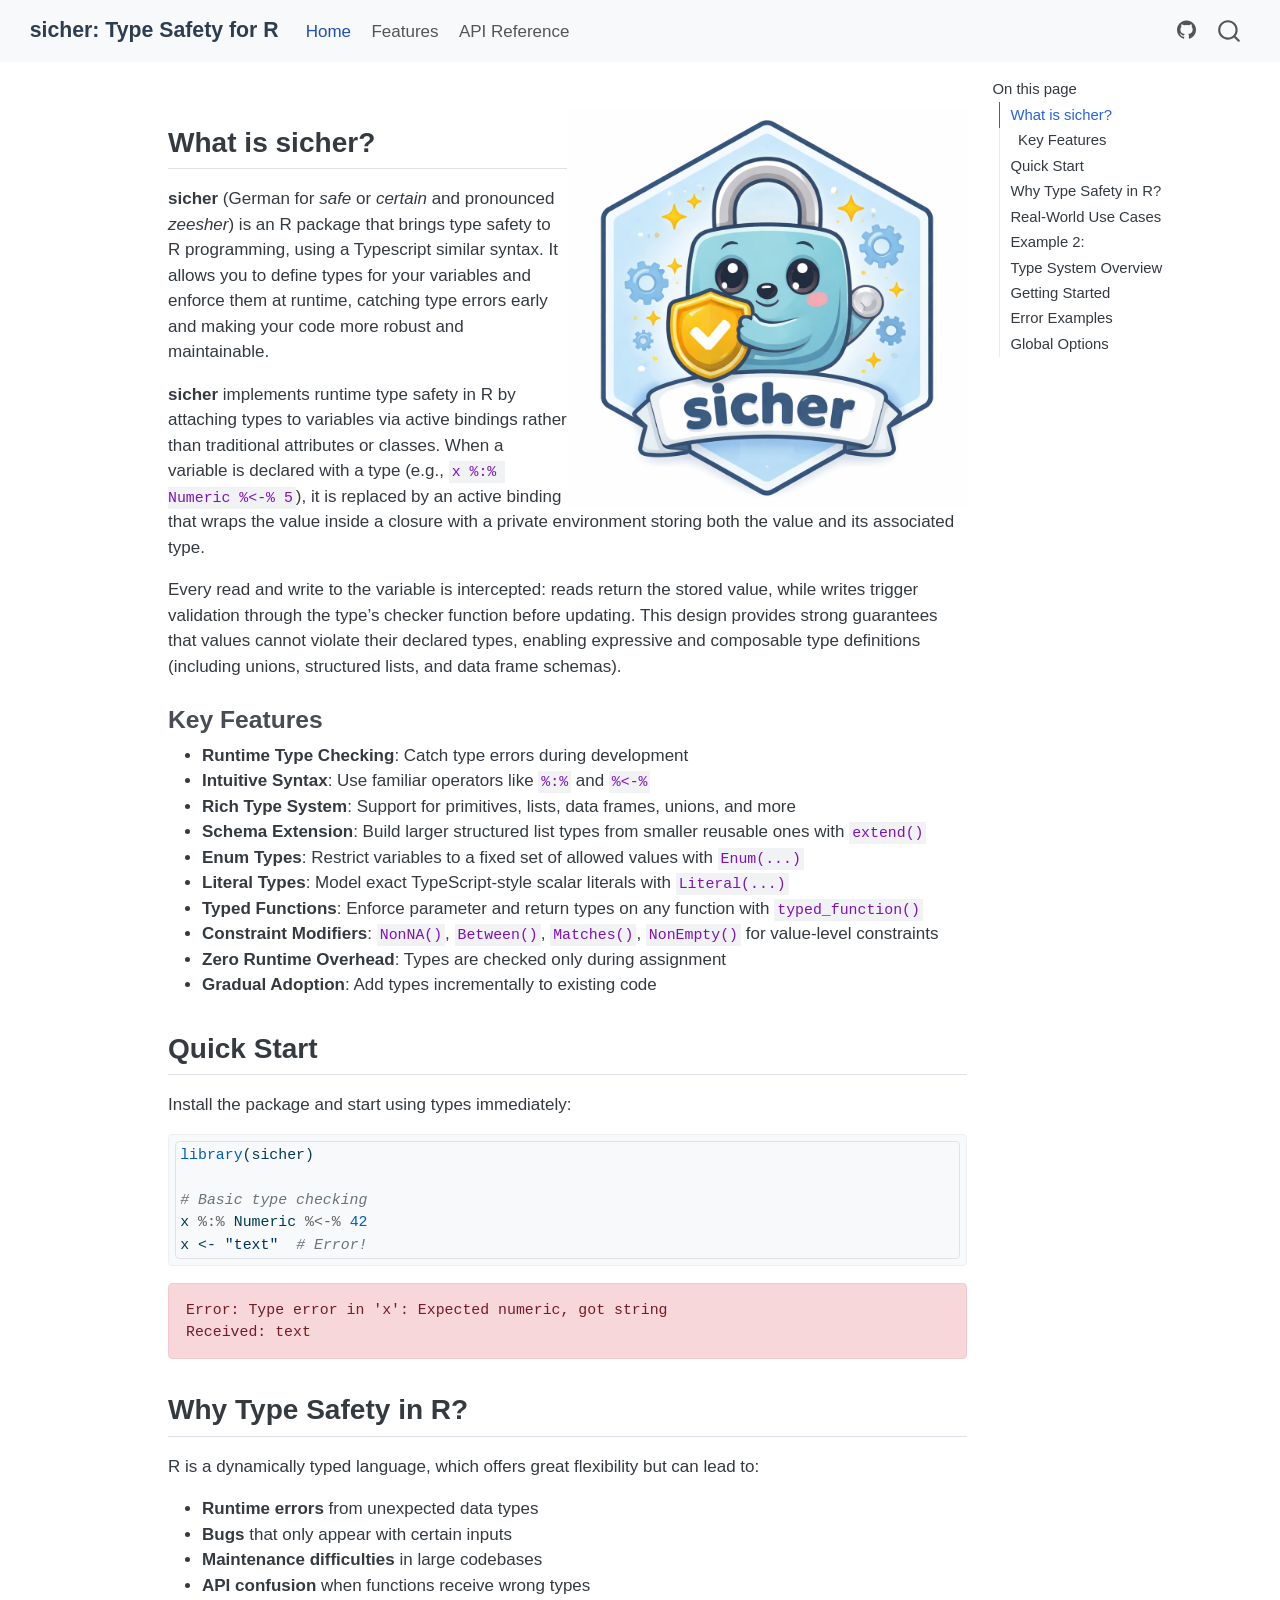
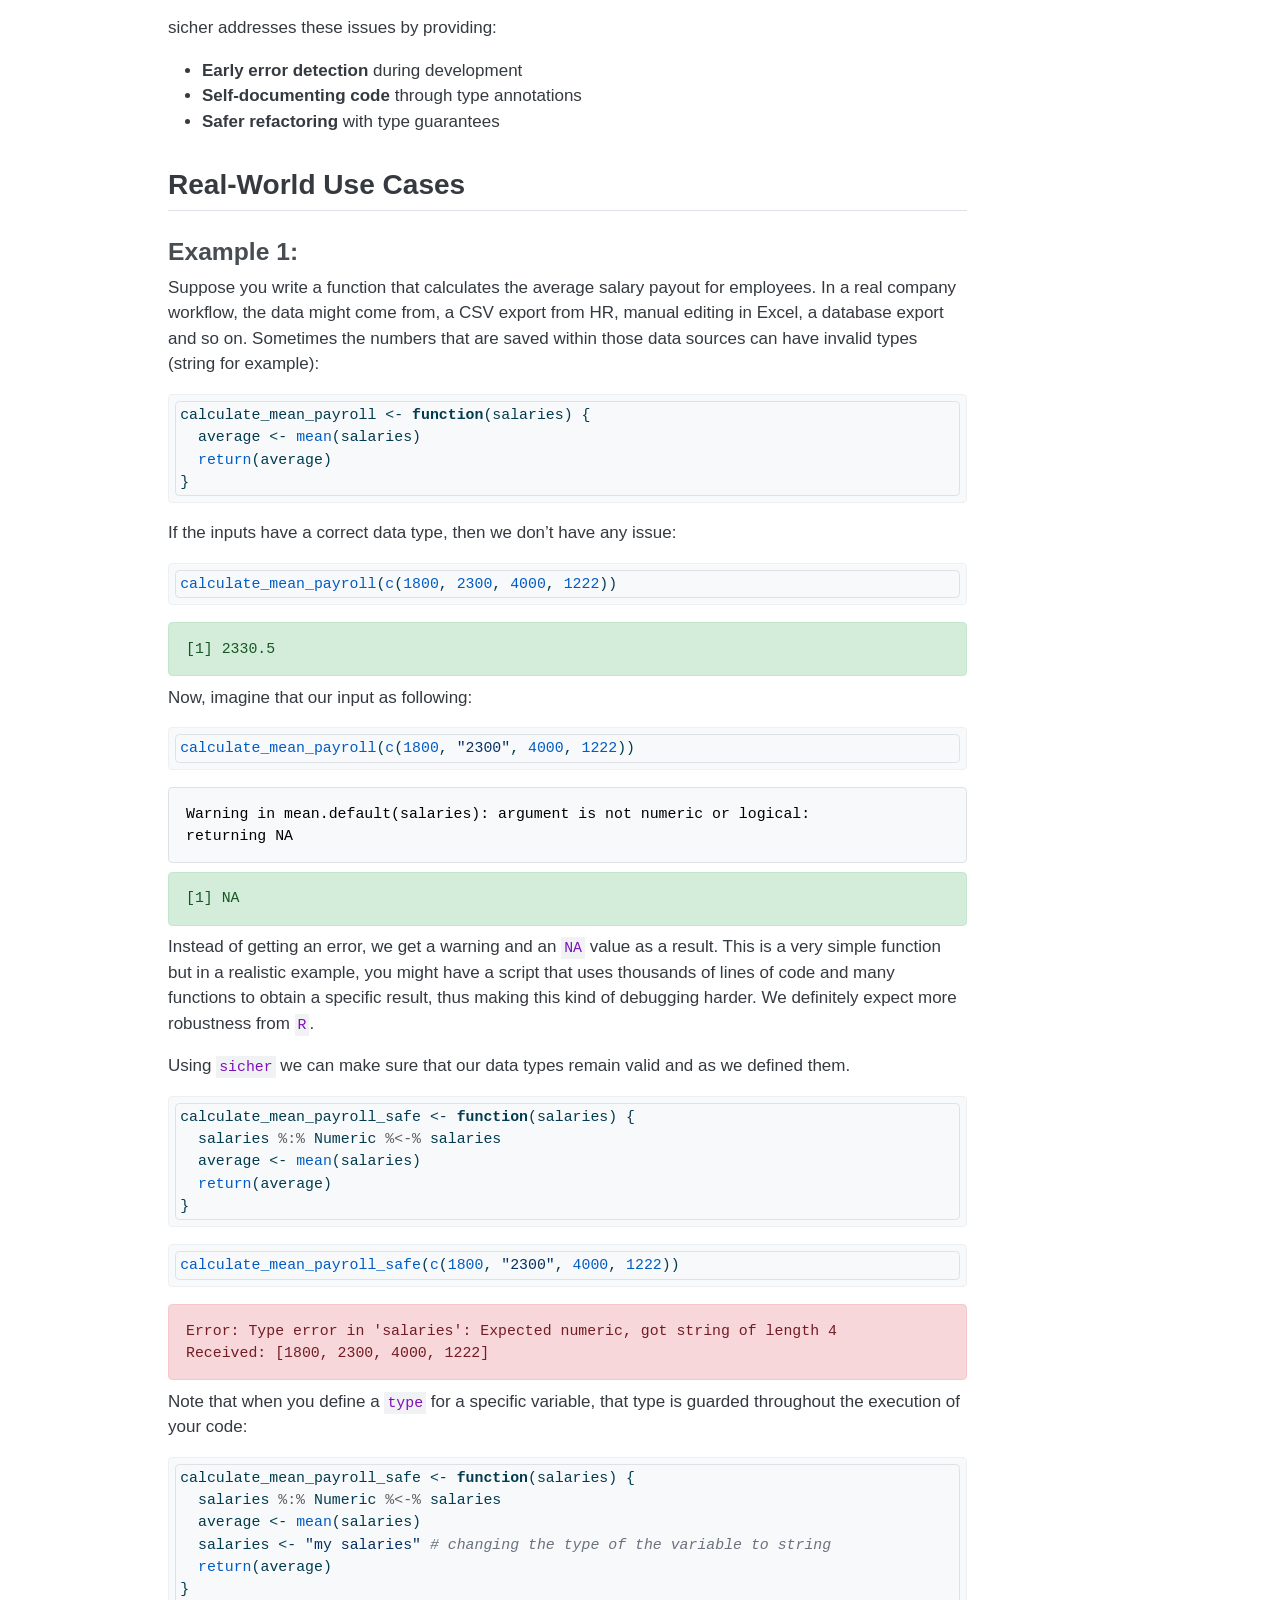
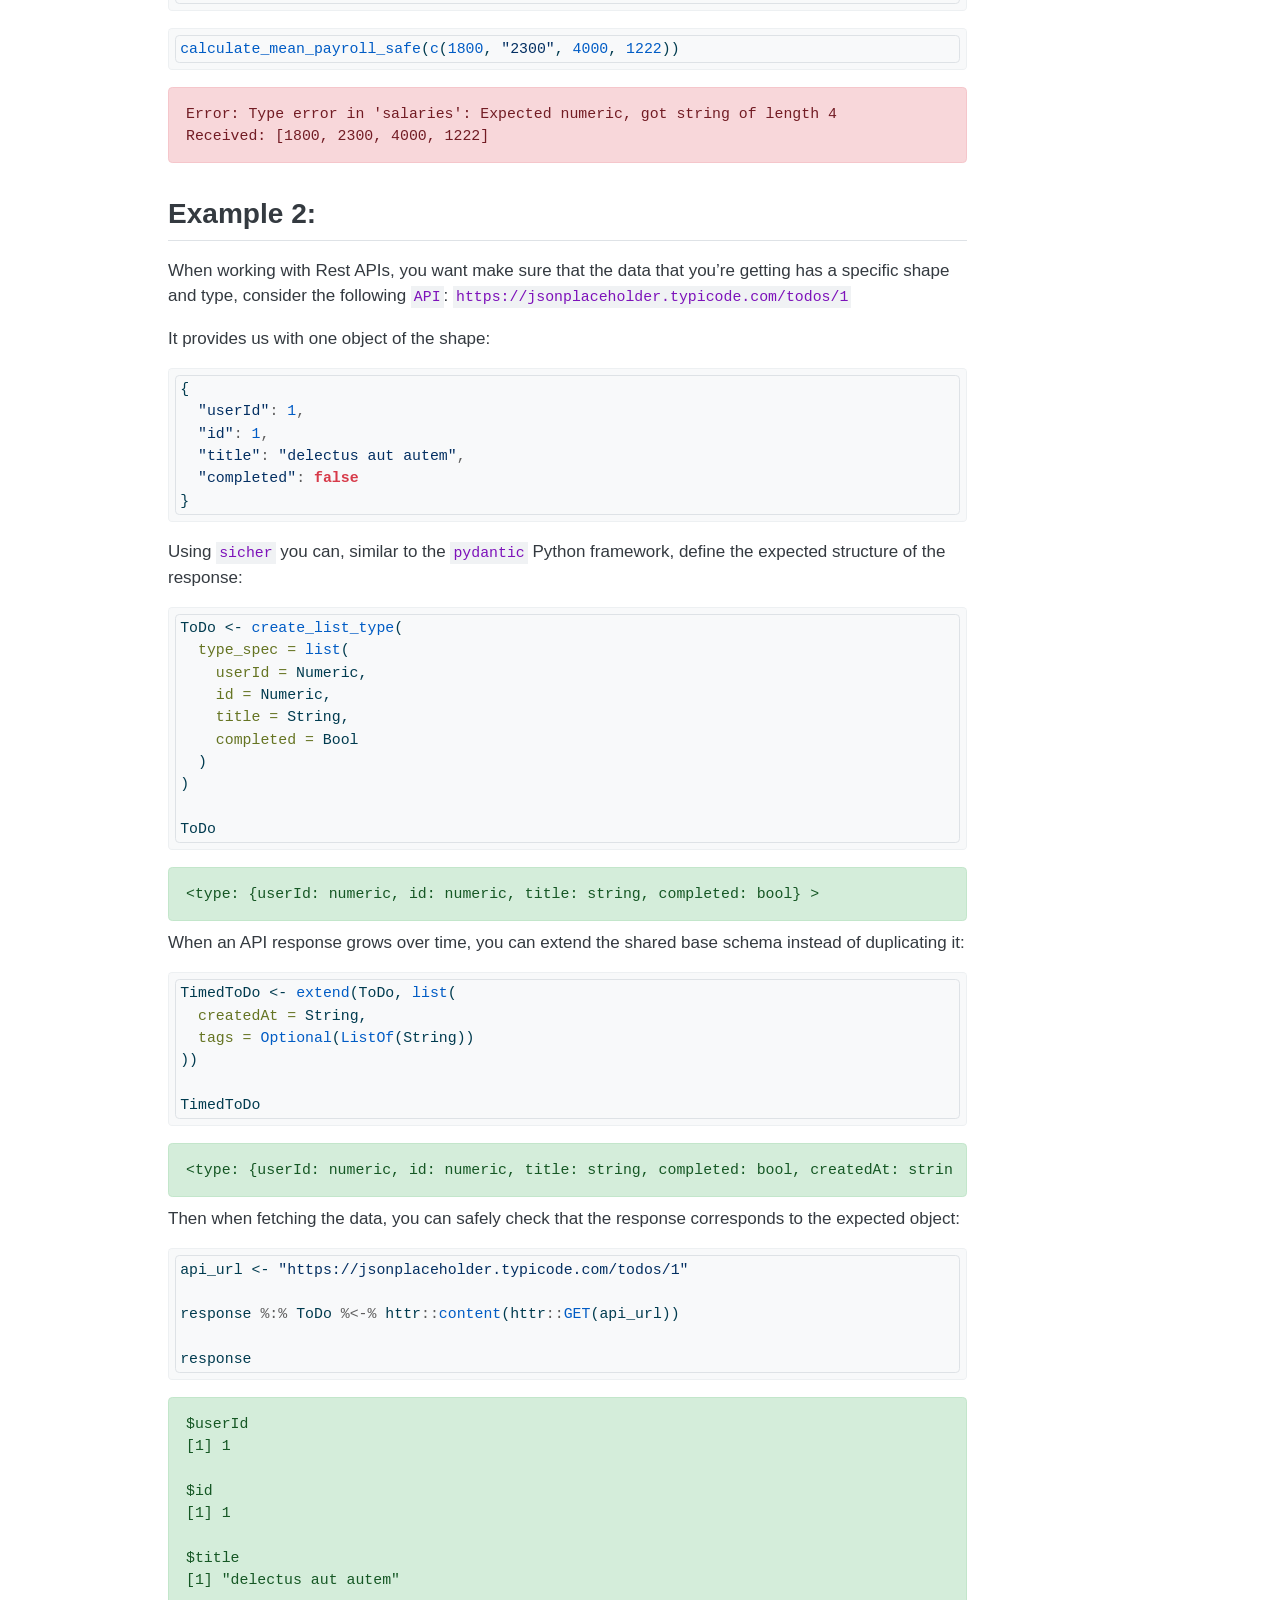
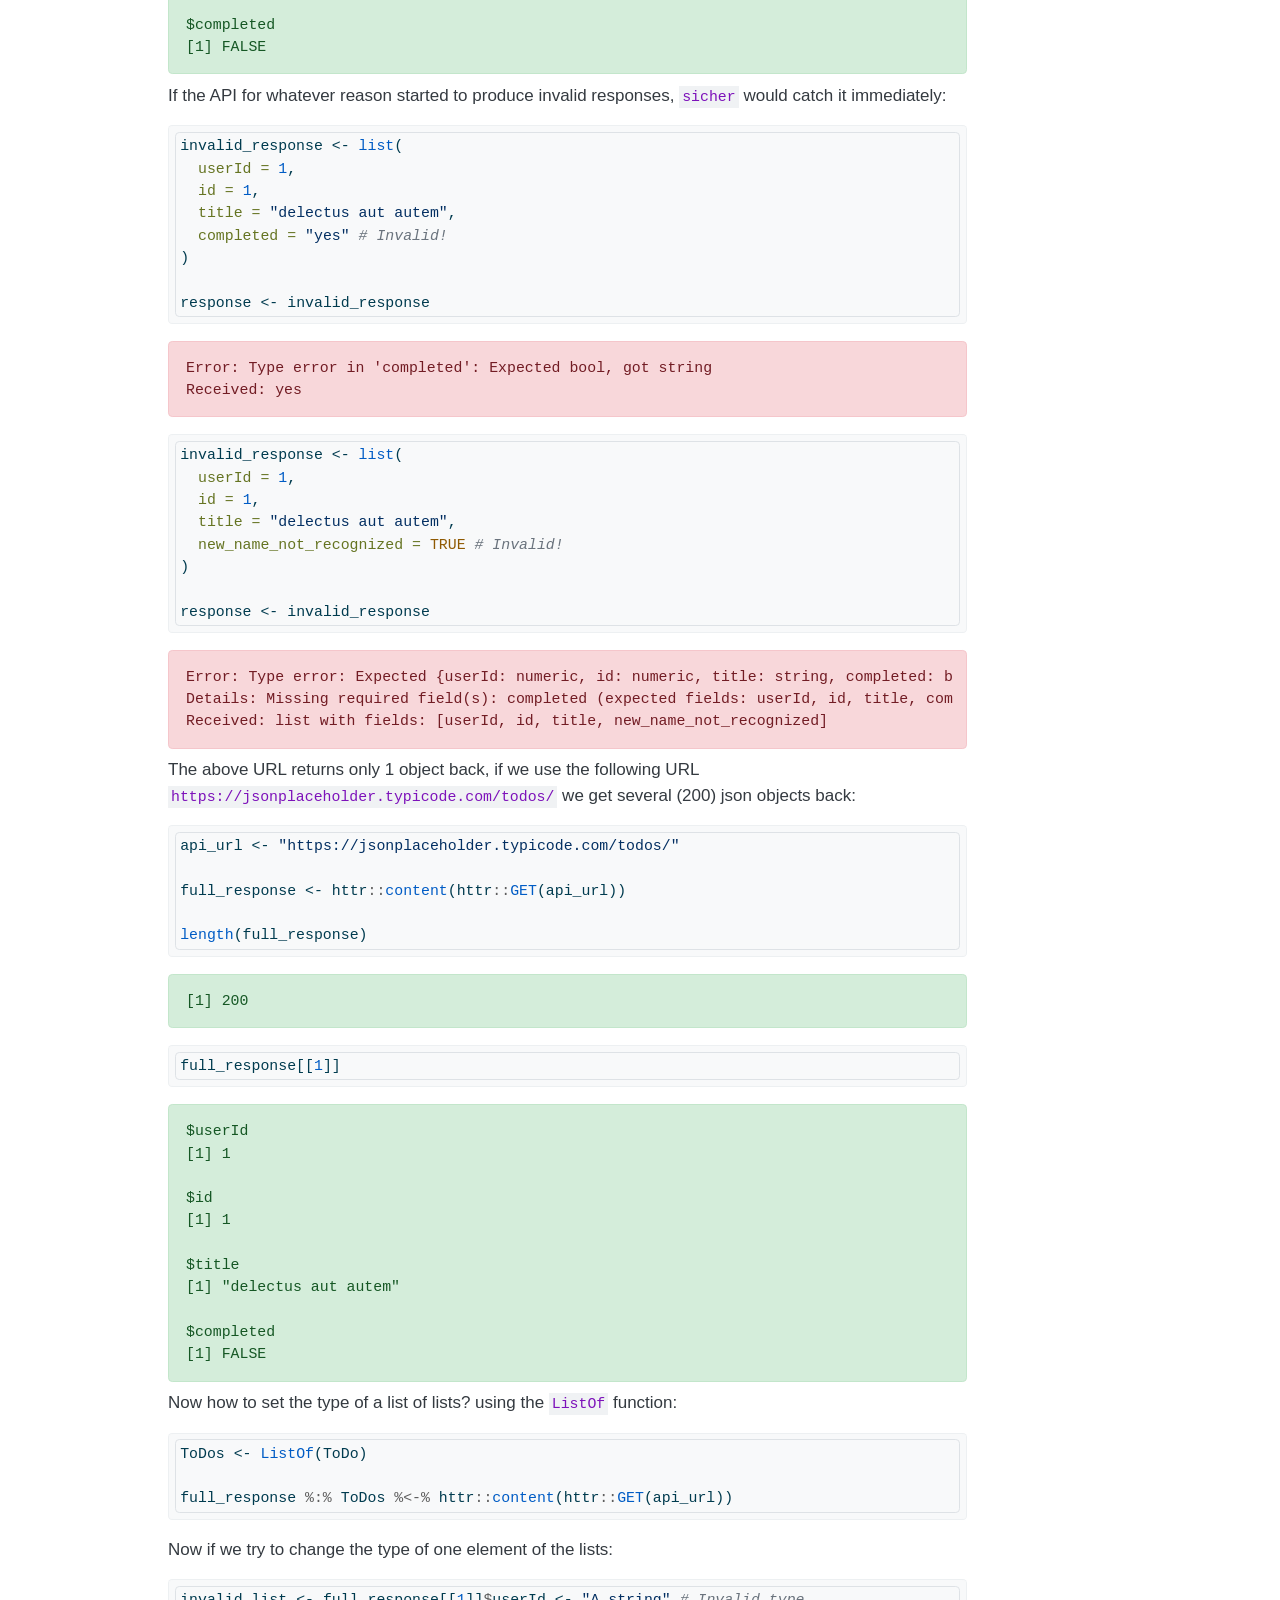
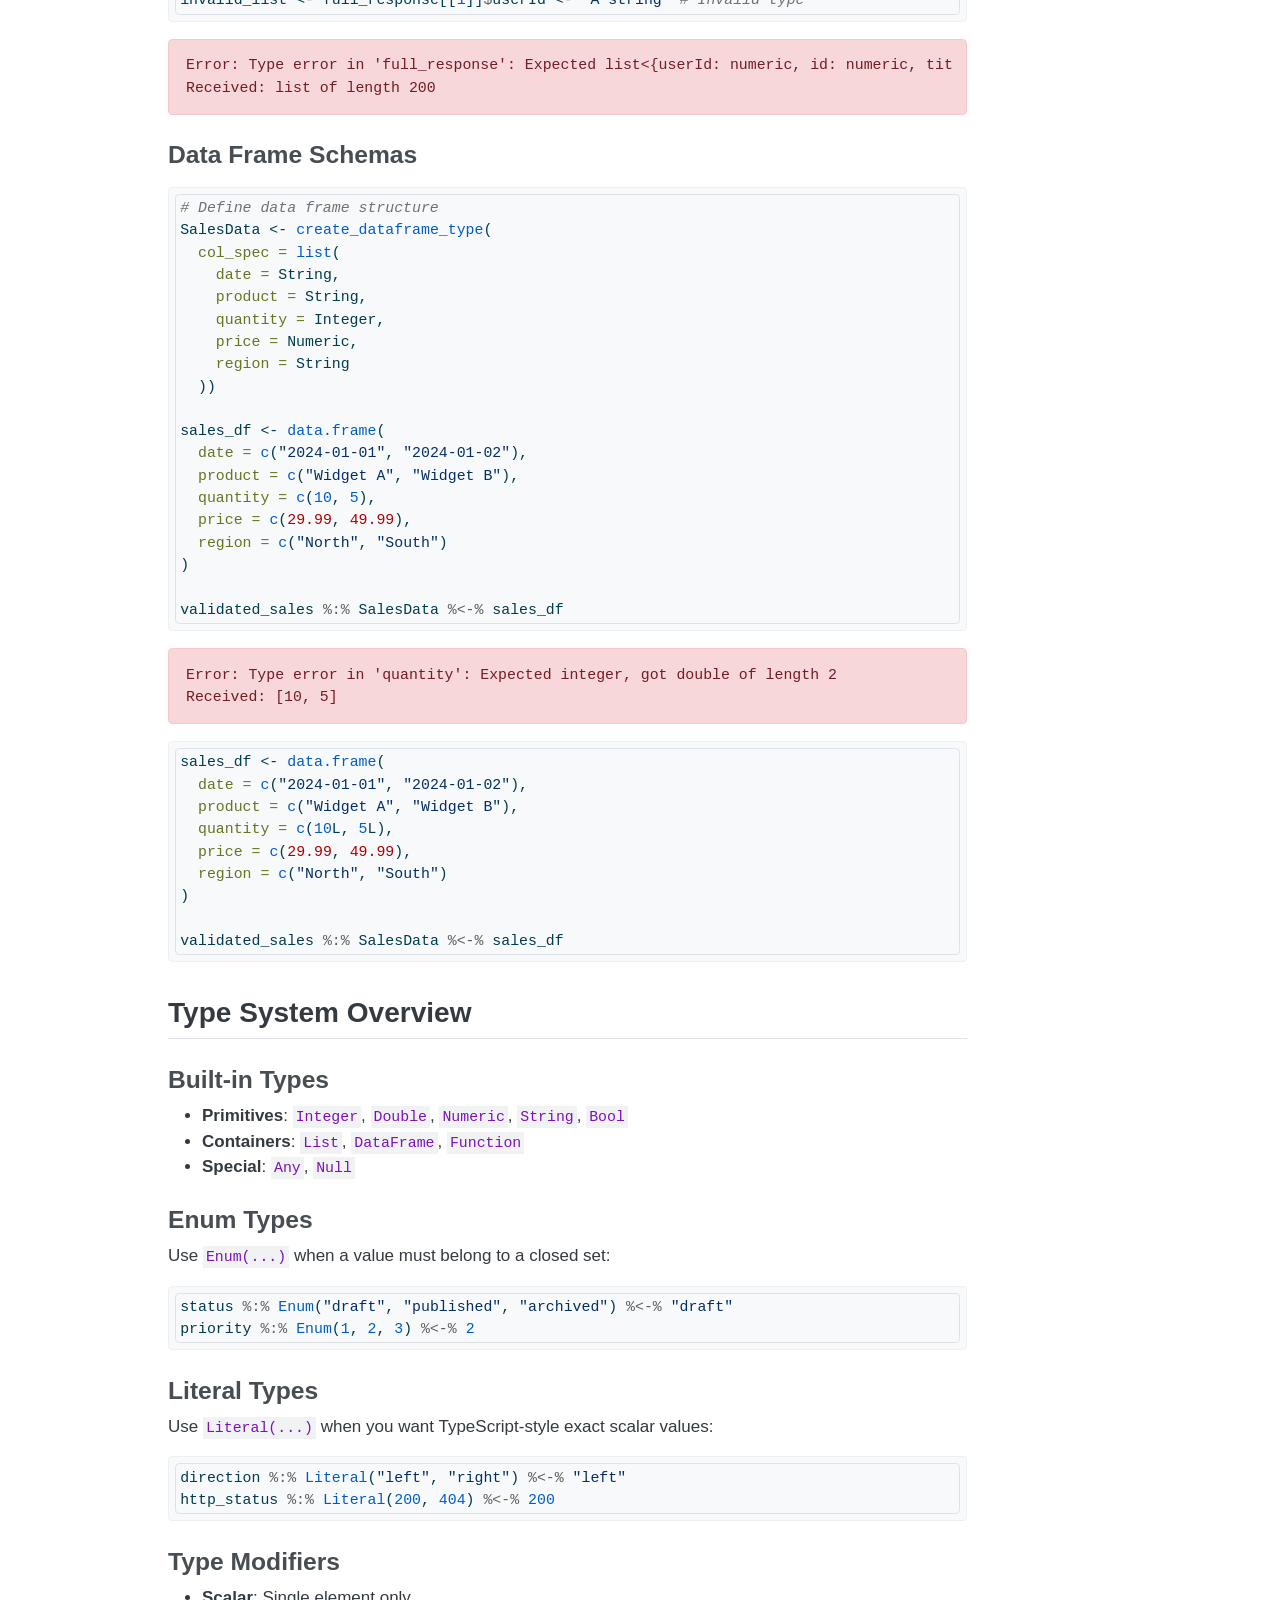
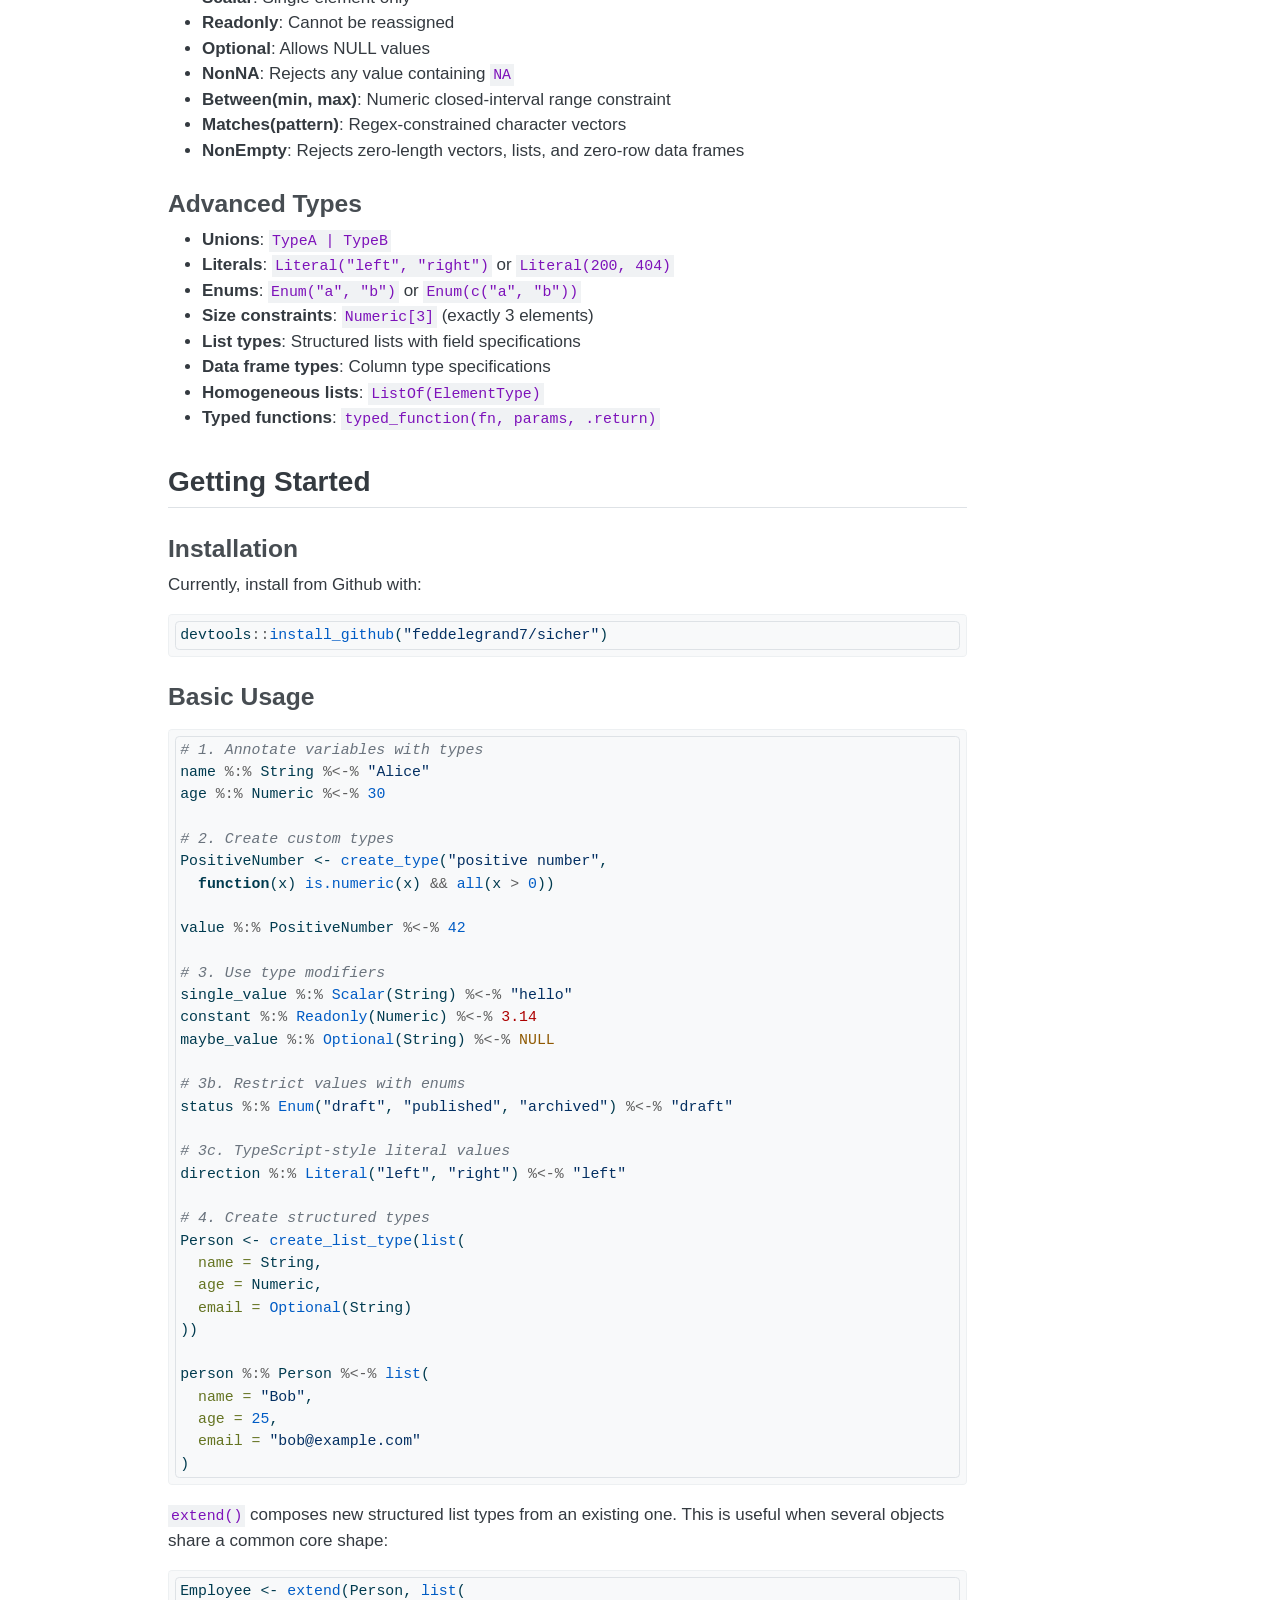
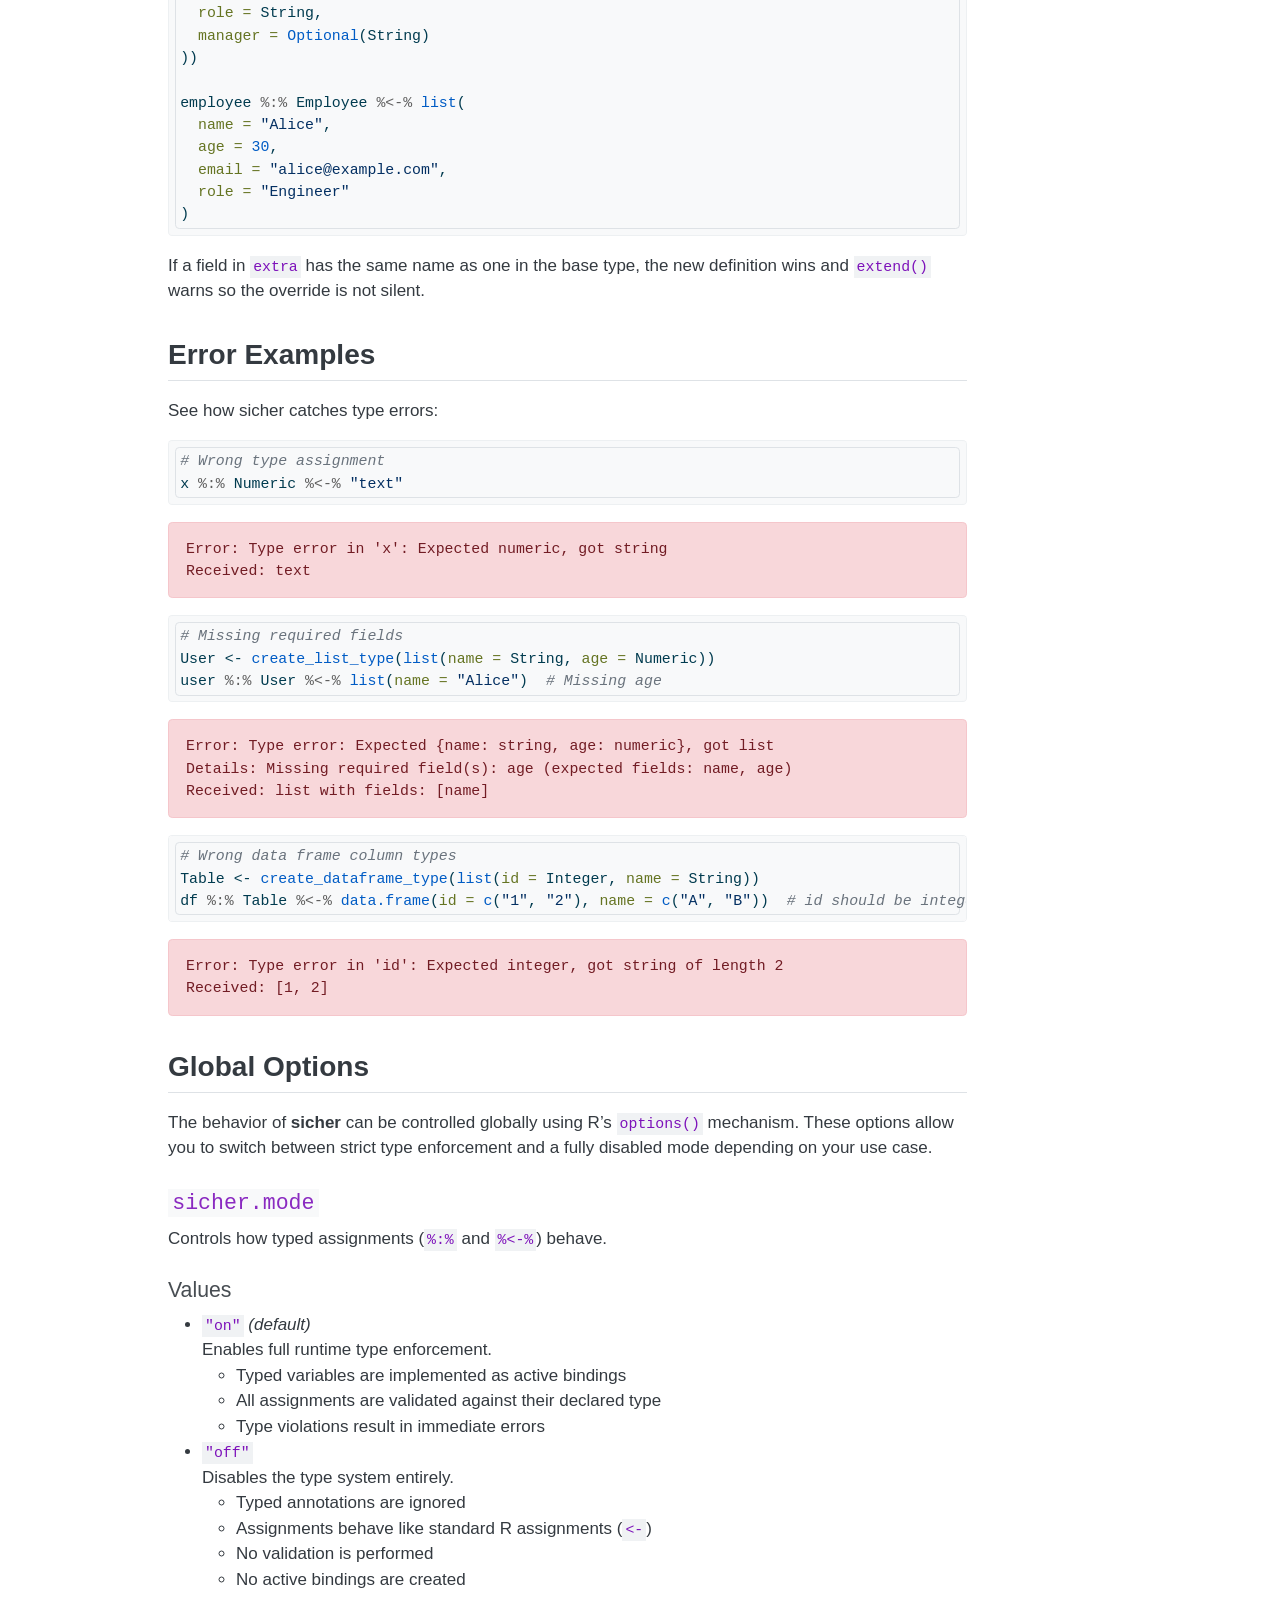
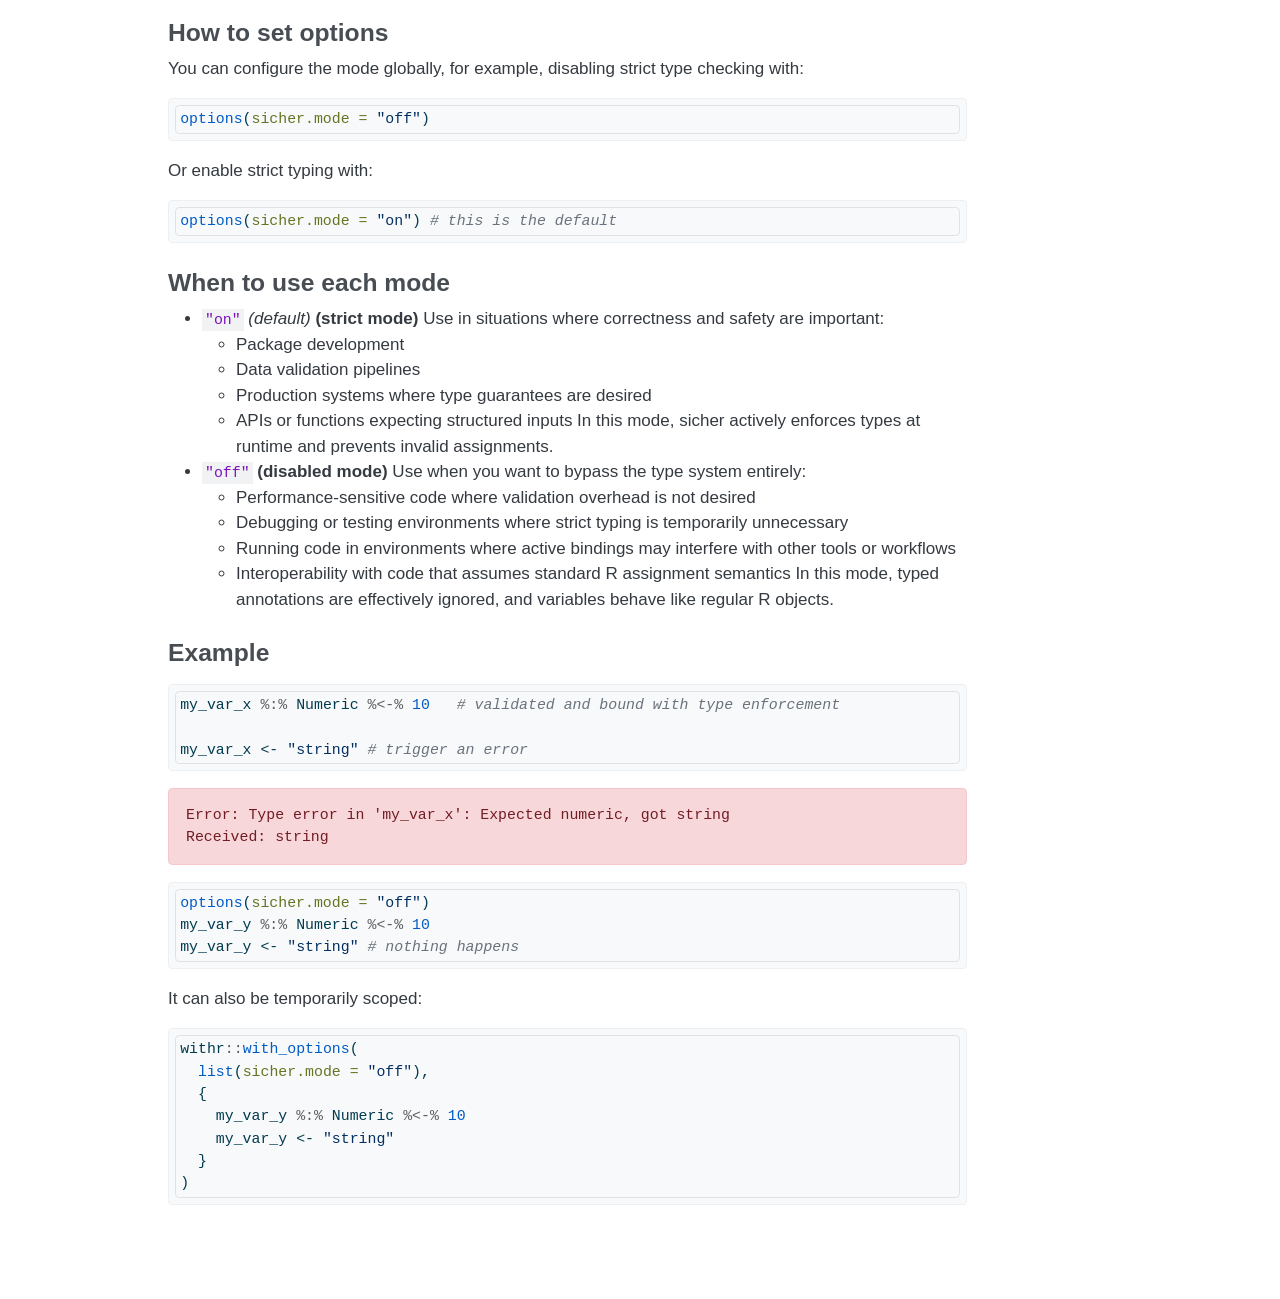
==== commit c93d9c8a: "adding NonNA, Between, Matches, NonEmpty" ====
--- a/docs/index.html
+++ b/docs/index.html
@@ -220,6 +220,7 @@
 <li><strong>Enum Types</strong>: Restrict variables to a fixed set of allowed values with <code>Enum(...)</code></li>
 <li><strong>Literal Types</strong>: Model exact TypeScript-style scalar literals with <code>Literal(...)</code></li>
 <li><strong>Typed Functions</strong>: Enforce parameter and return types on any function with <code>typed_function()</code></li>
+<li><strong>Constraint Modifiers</strong>: <code>NonNA()</code>, <code>Between()</code>, <code>Matches()</code>, <code>NonEmpty()</code> for value-level constraints</li>
 <li><strong>Zero Runtime Overhead</strong>: Types are checked only during assignment</li>
 <li><strong>Gradual Adoption</strong>: Add types incrementally to existing code</li>
 </ul>
@@ -529,6 +530,10 @@
 <li><strong>Scalar</strong>: Single element only</li>
 <li><strong>Readonly</strong>: Cannot be reassigned</li>
 <li><strong>Optional</strong>: Allows NULL values</li>
+<li><strong>NonNA</strong>: Rejects any value containing <code>NA</code></li>
+<li><strong>Between(min, max)</strong>: Numeric closed-interval range constraint</li>
+<li><strong>Matches(pattern)</strong>: Regex-constrained character vectors</li>
+<li><strong>NonEmpty</strong>: Rejects zero-length vectors, lists, and zero-row data frames</li>
 </ul>
 </section>
 <section id="advanced-types" class="level3">
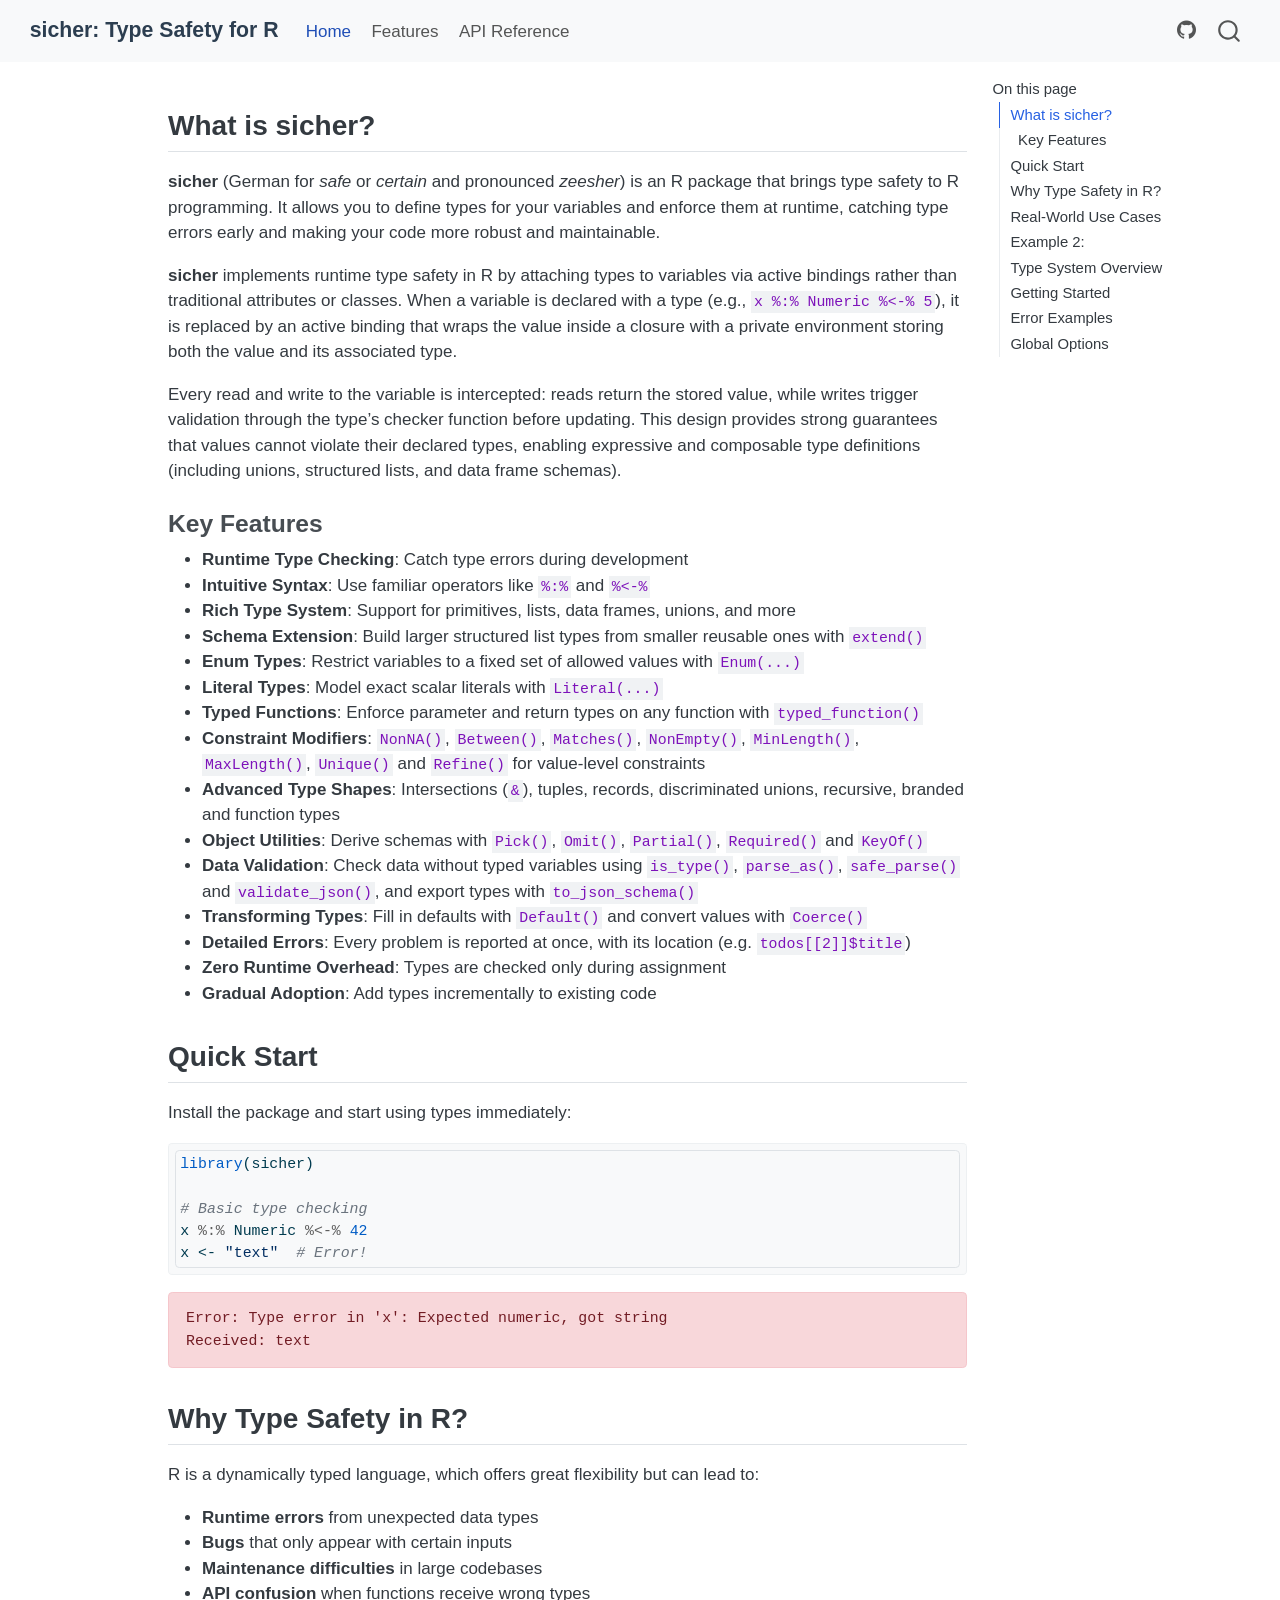
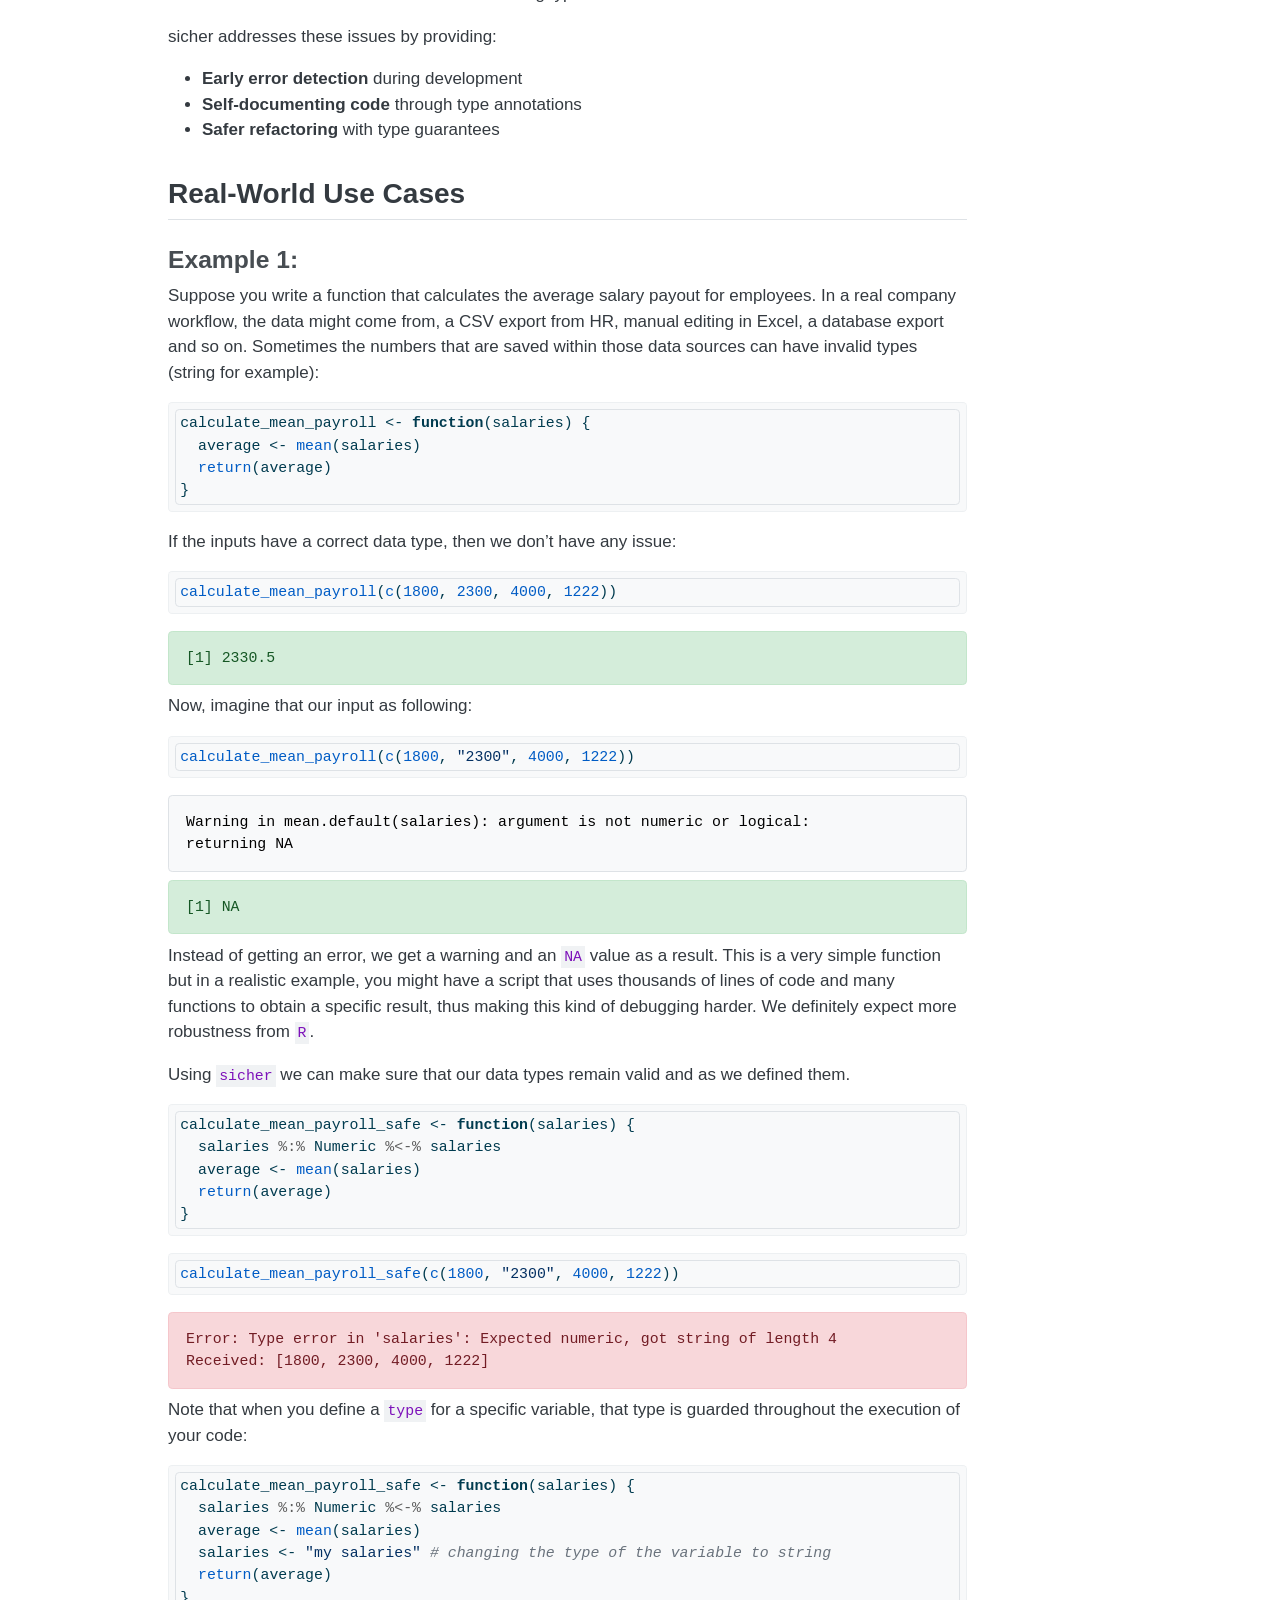
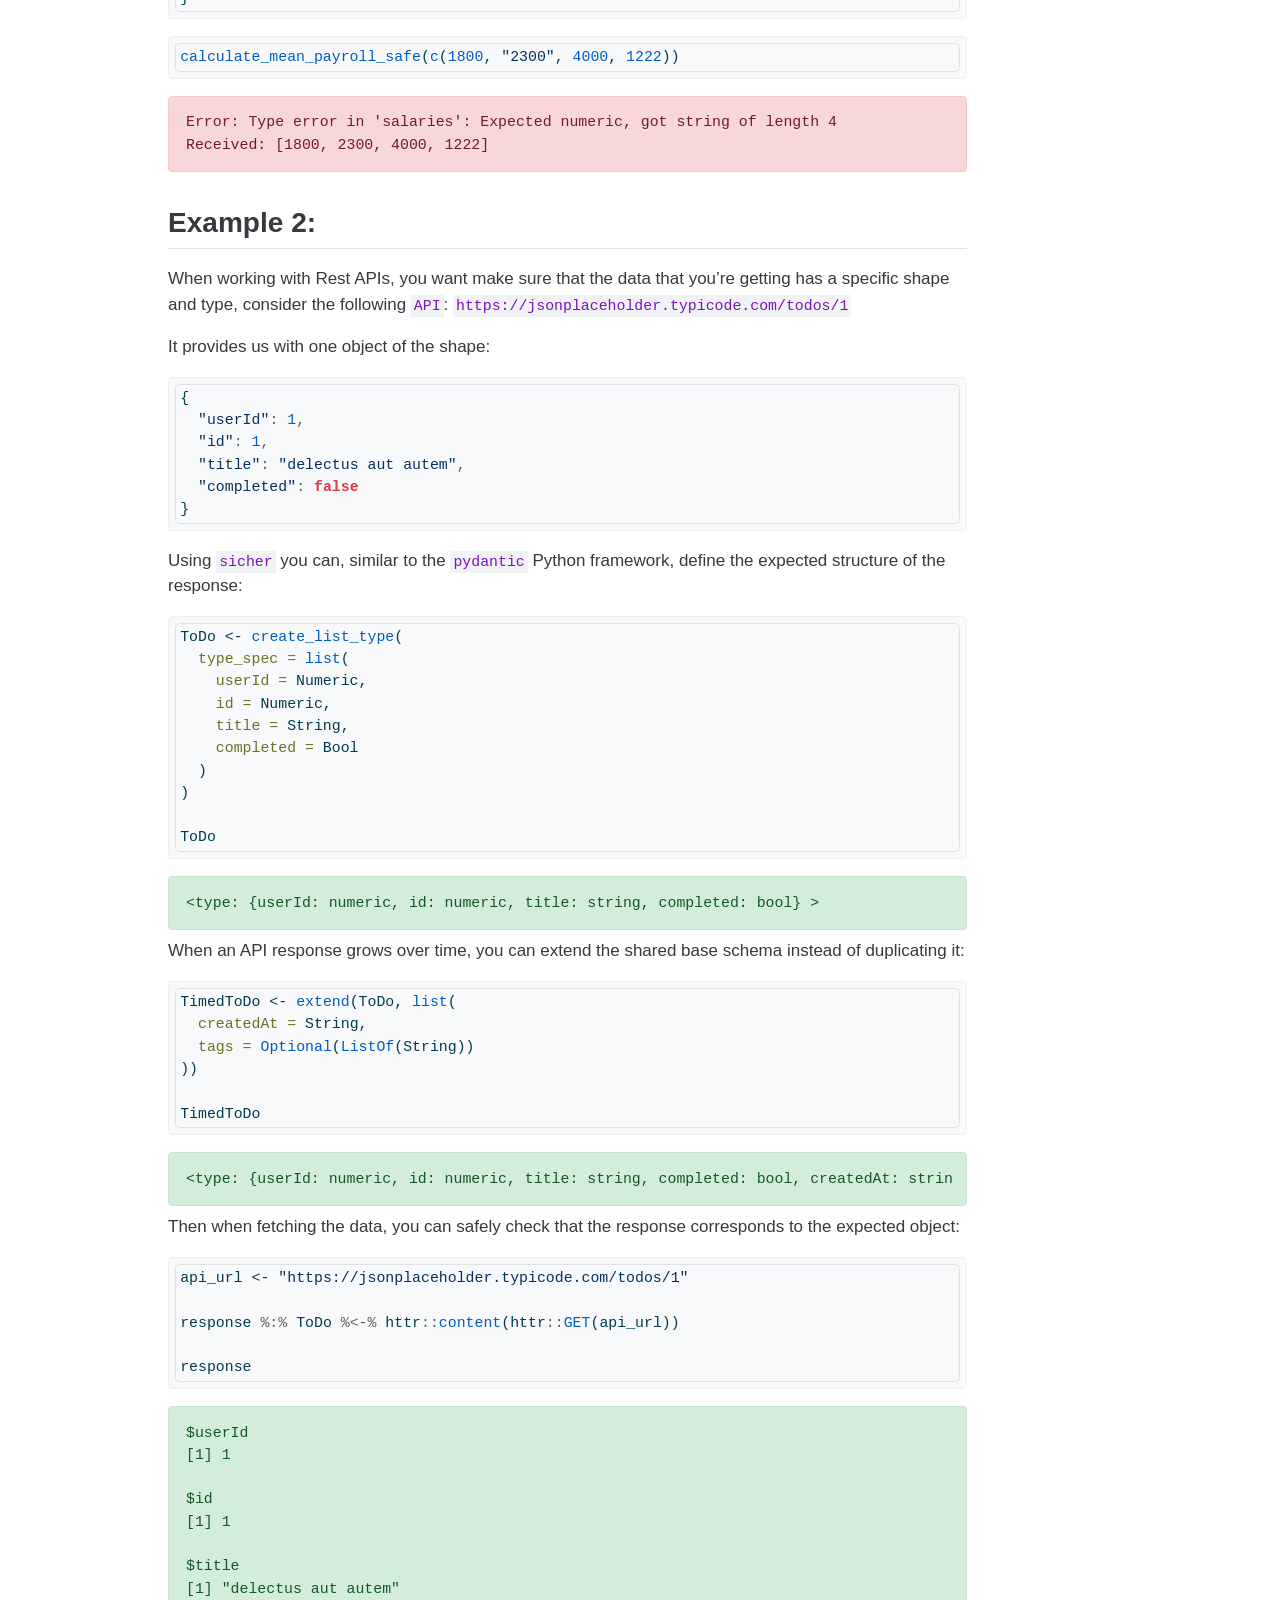
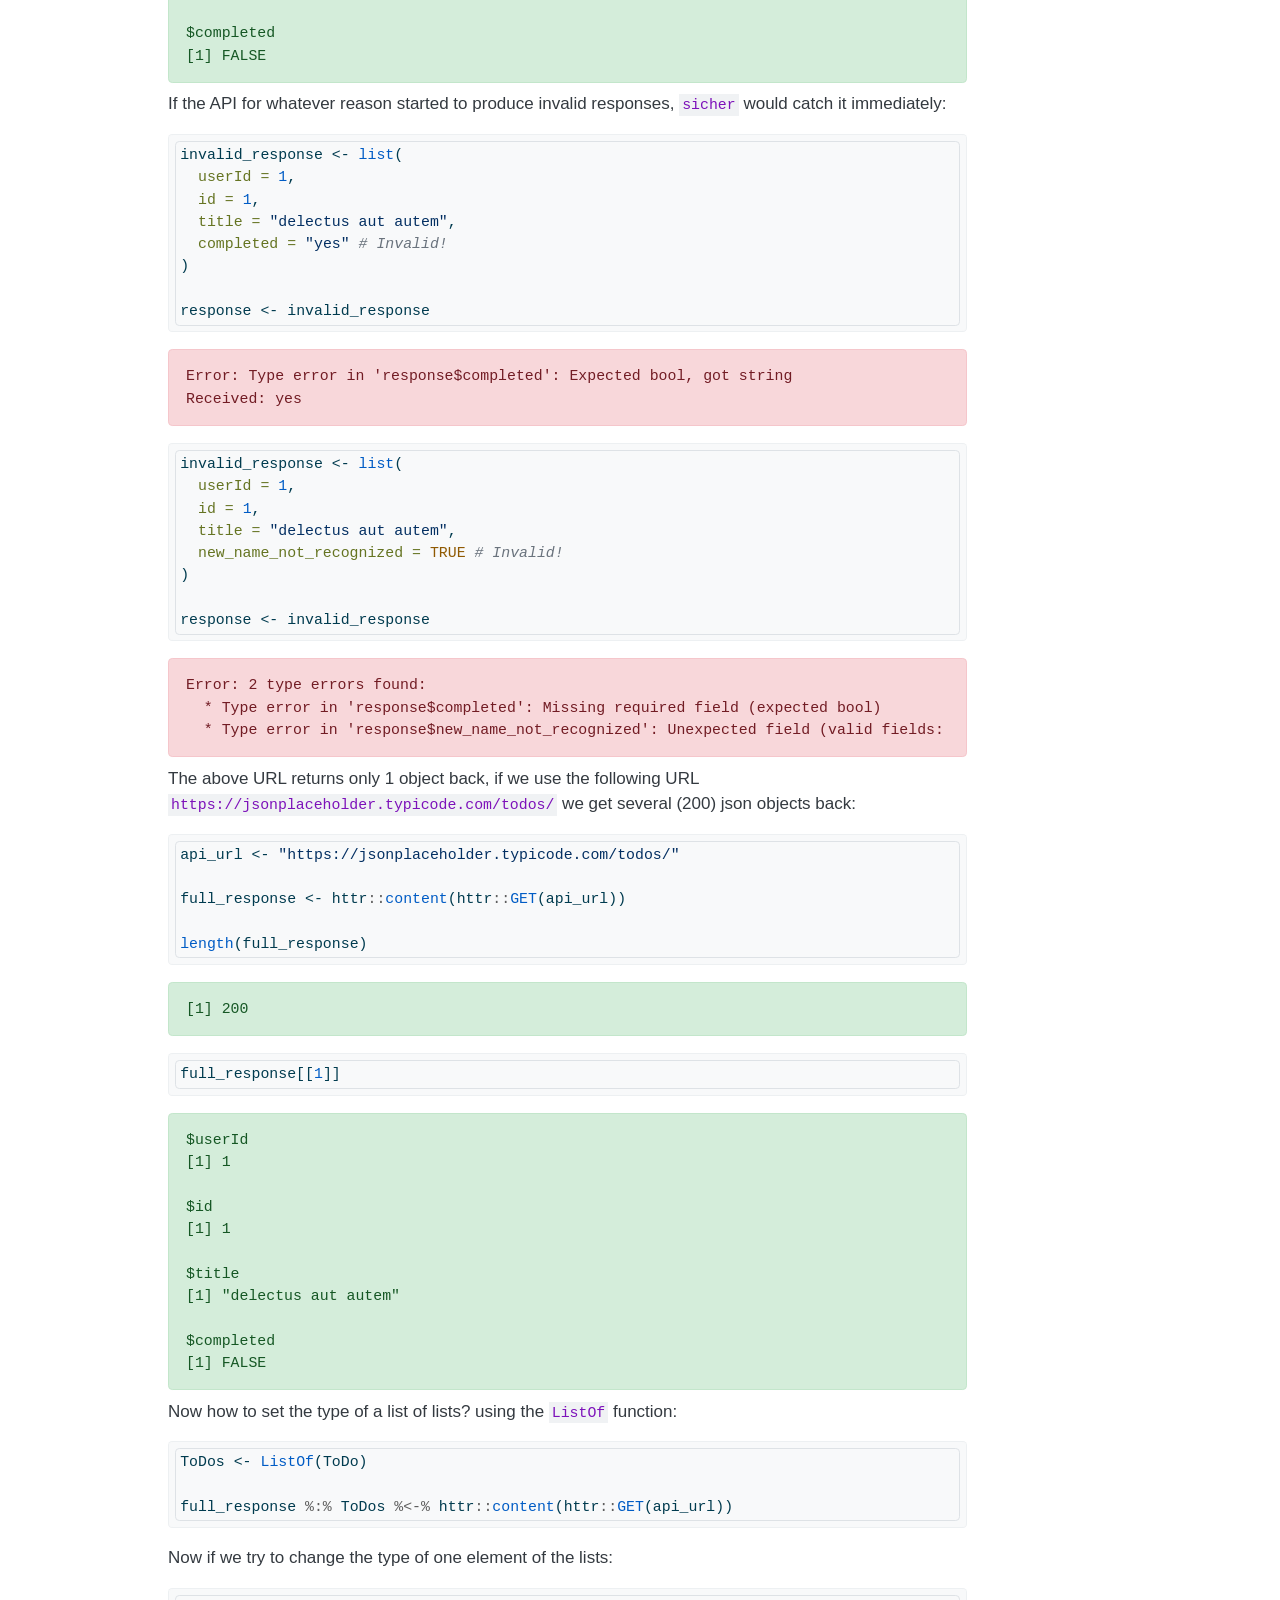
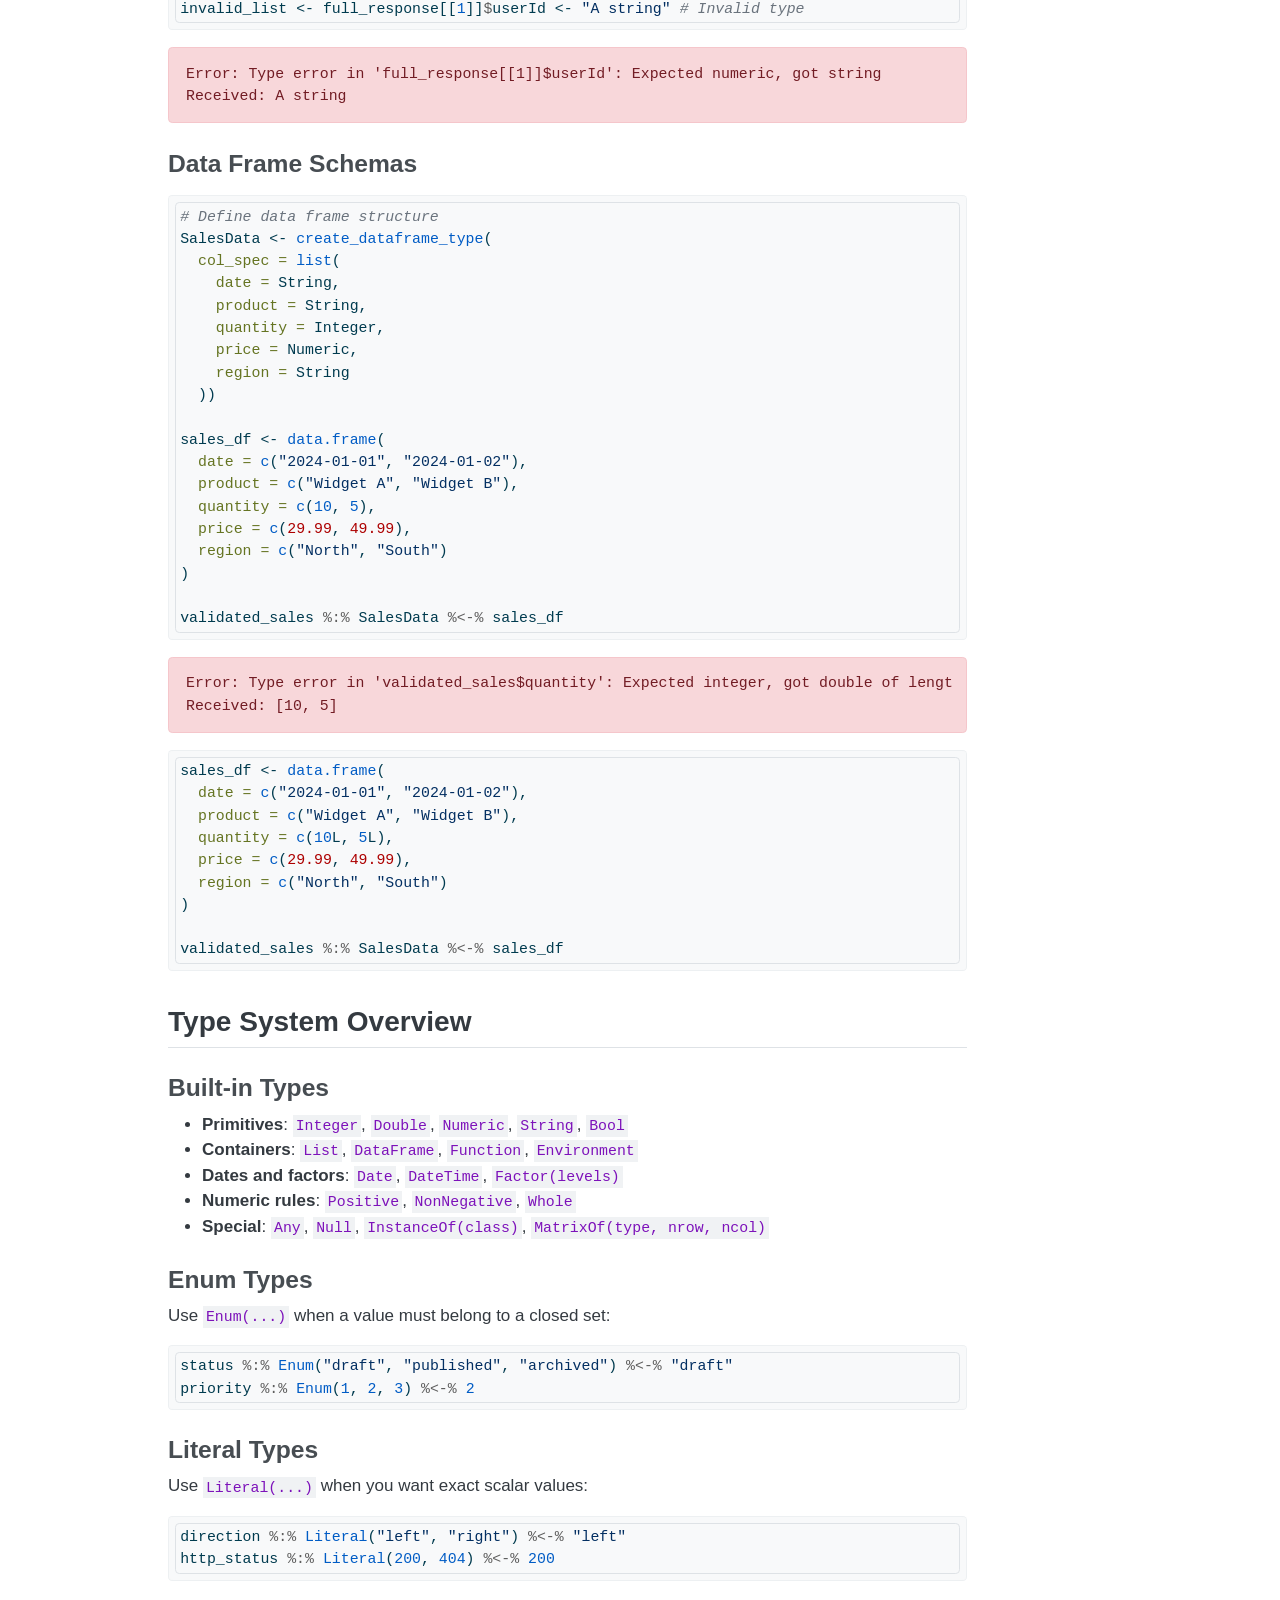
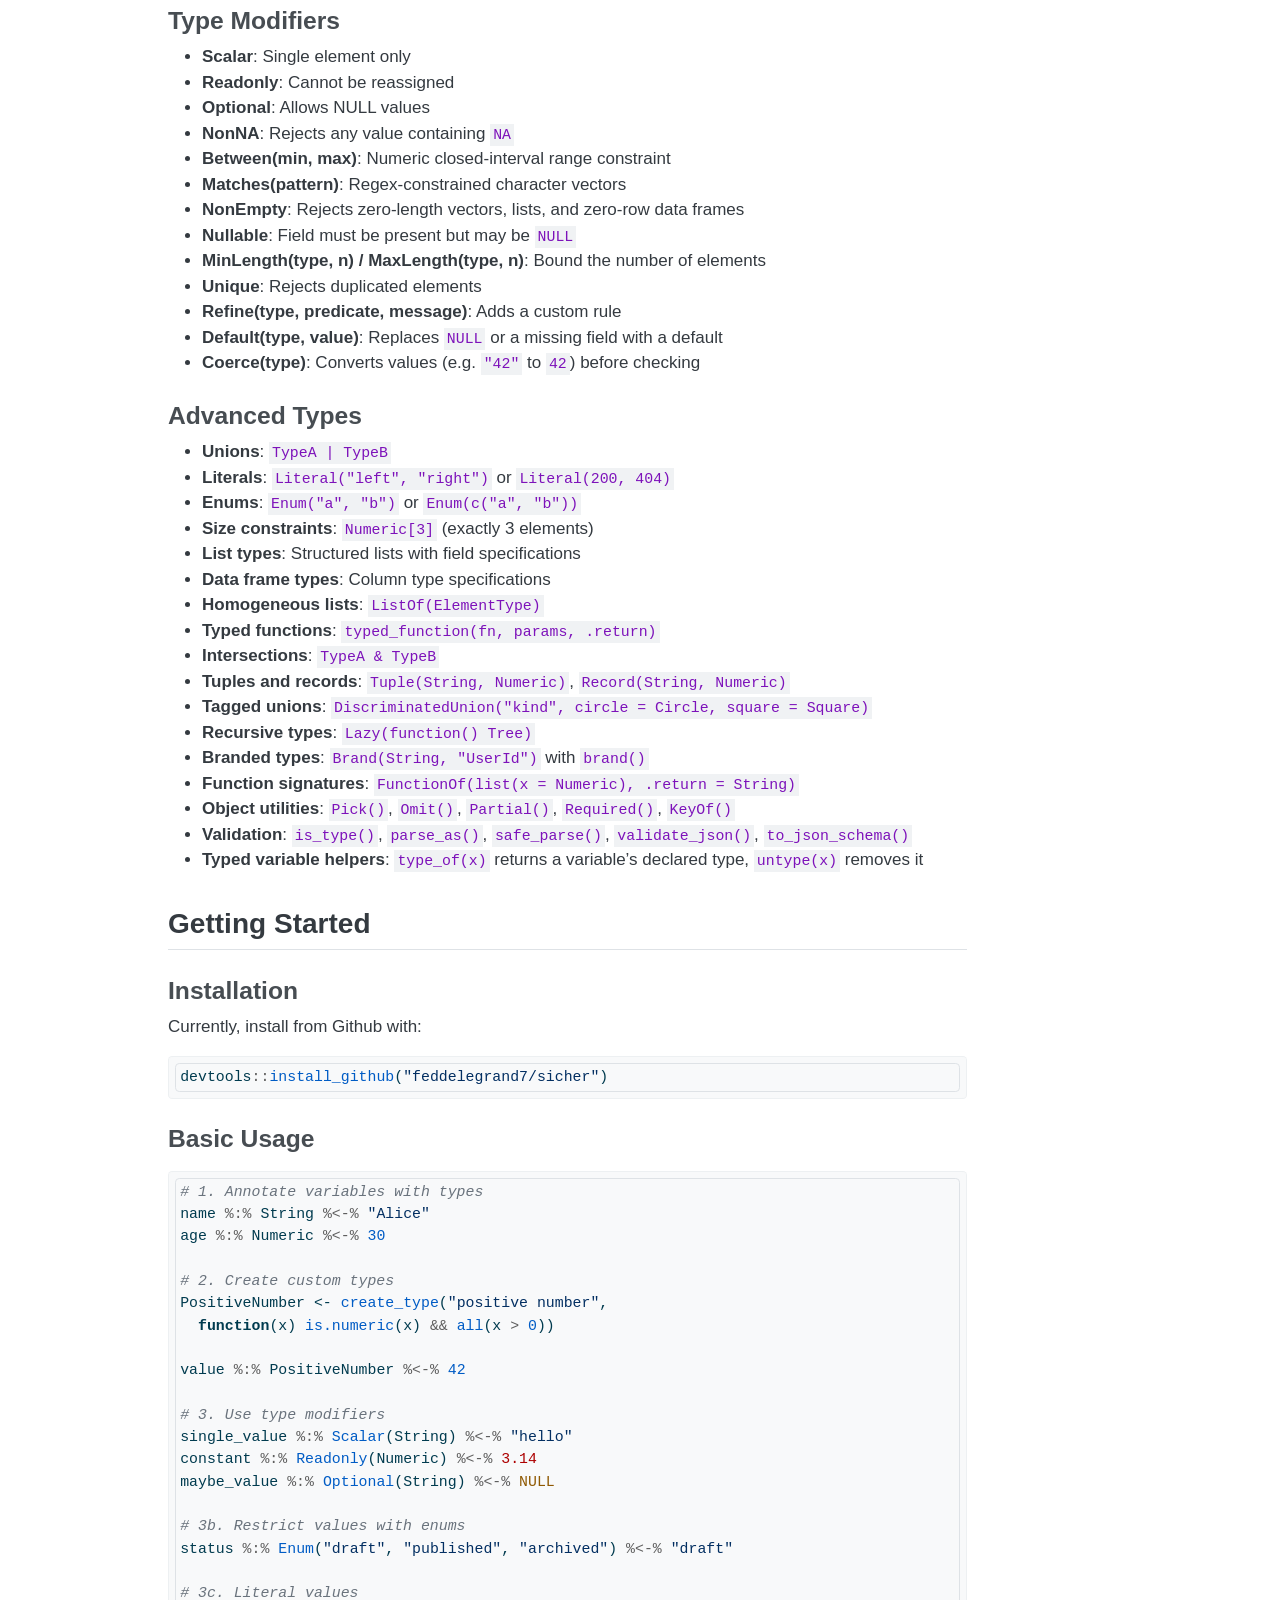
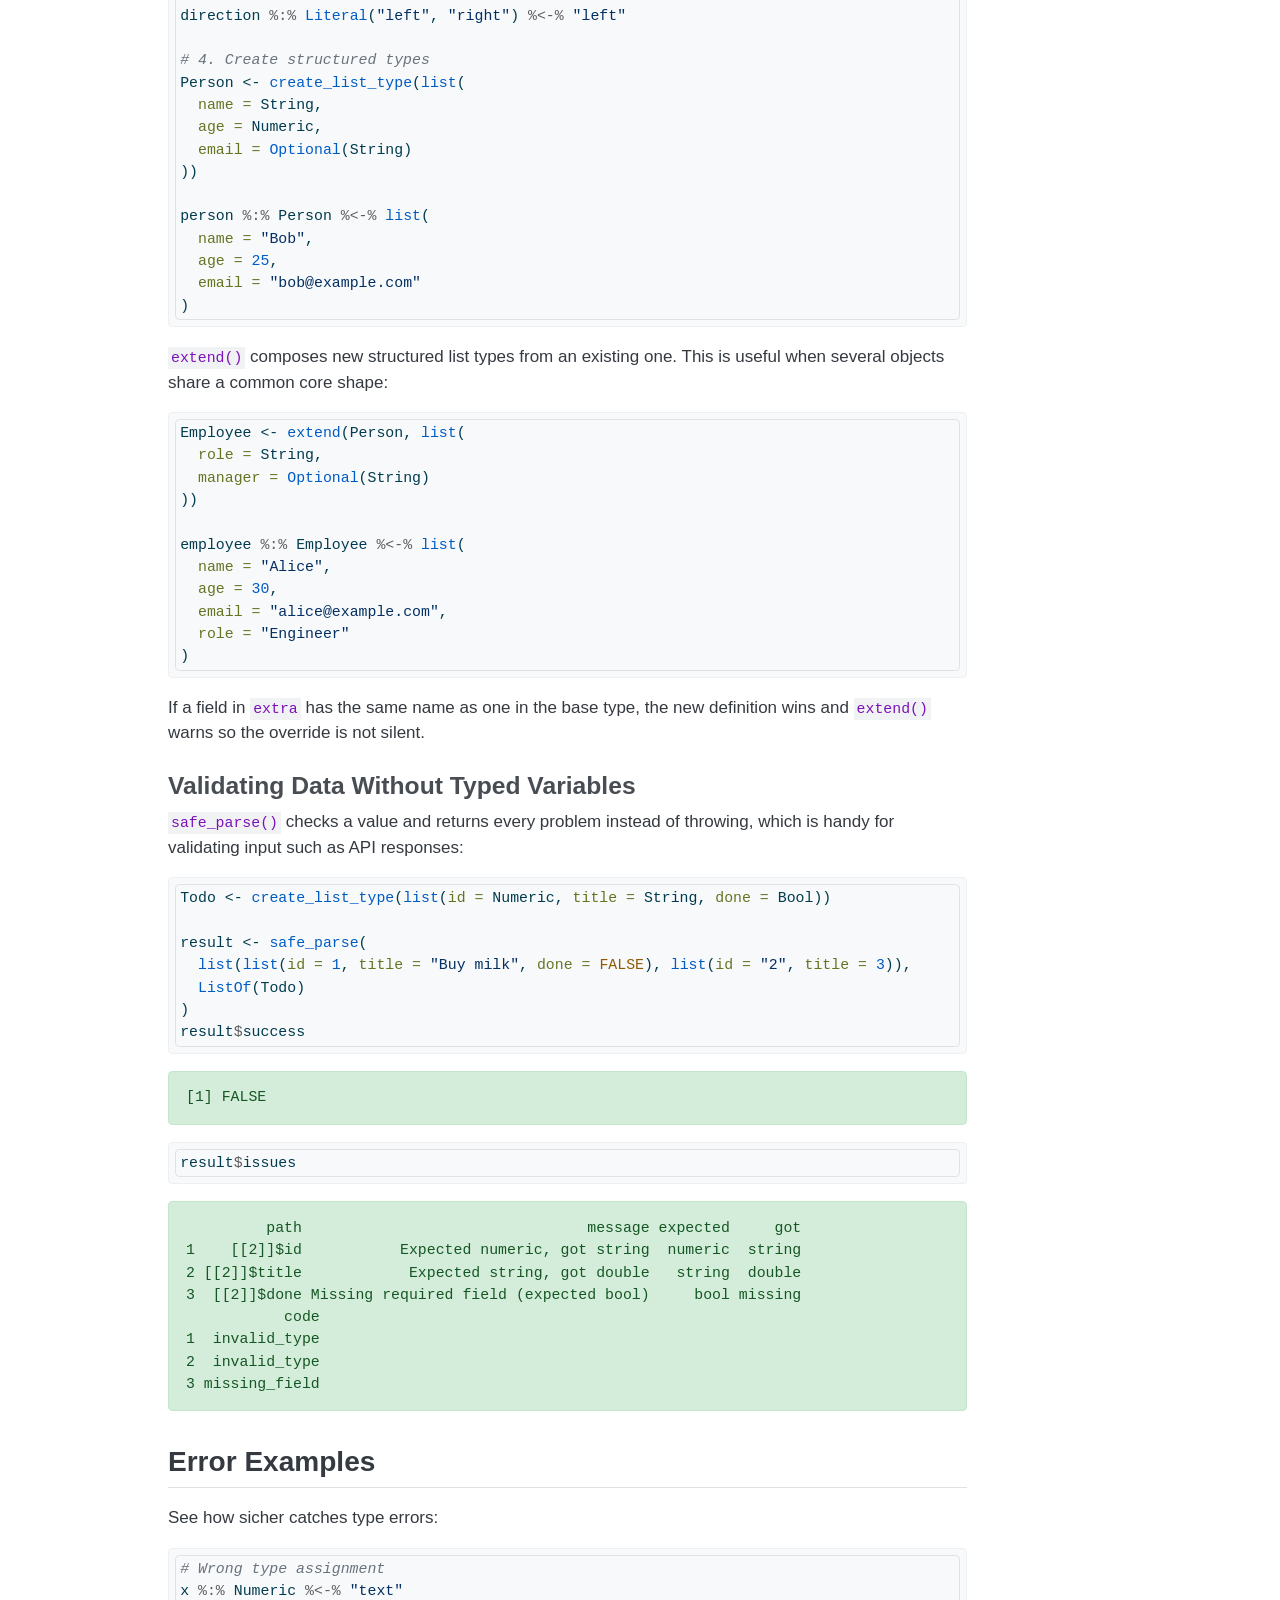
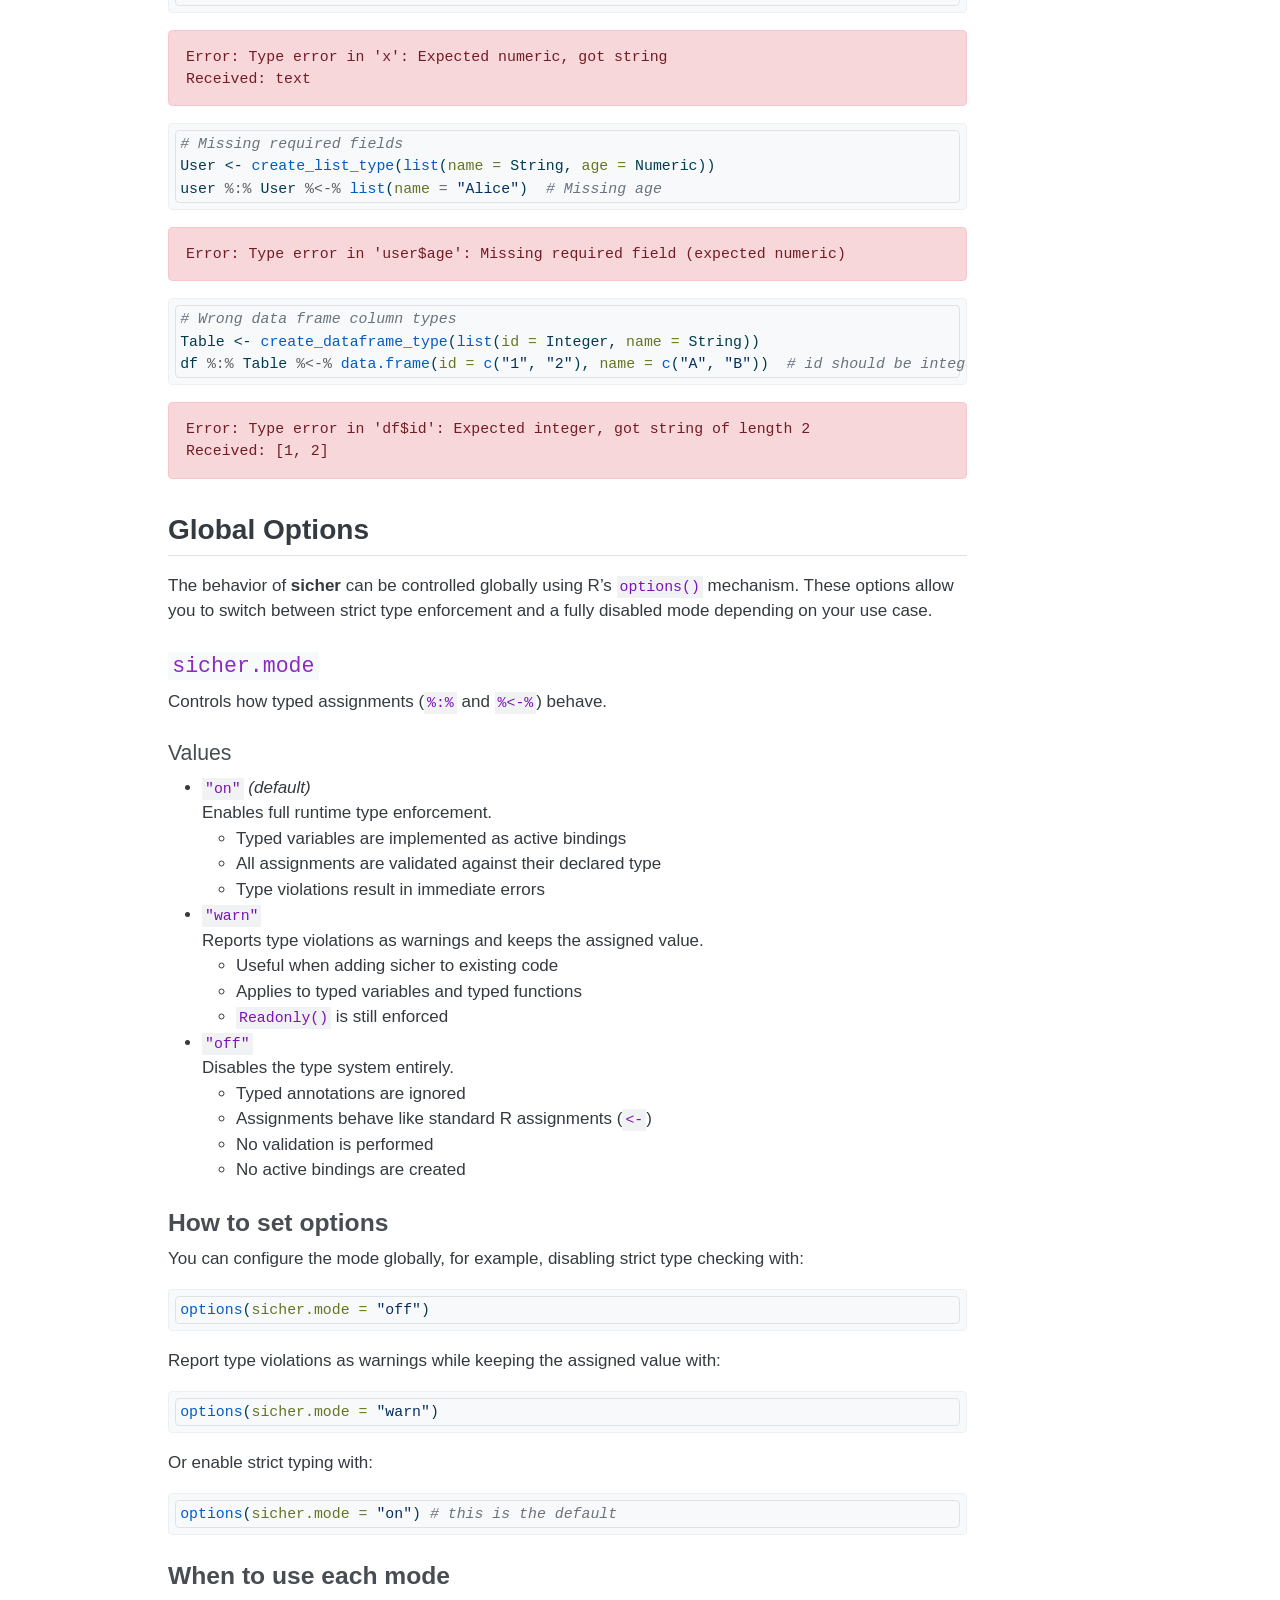
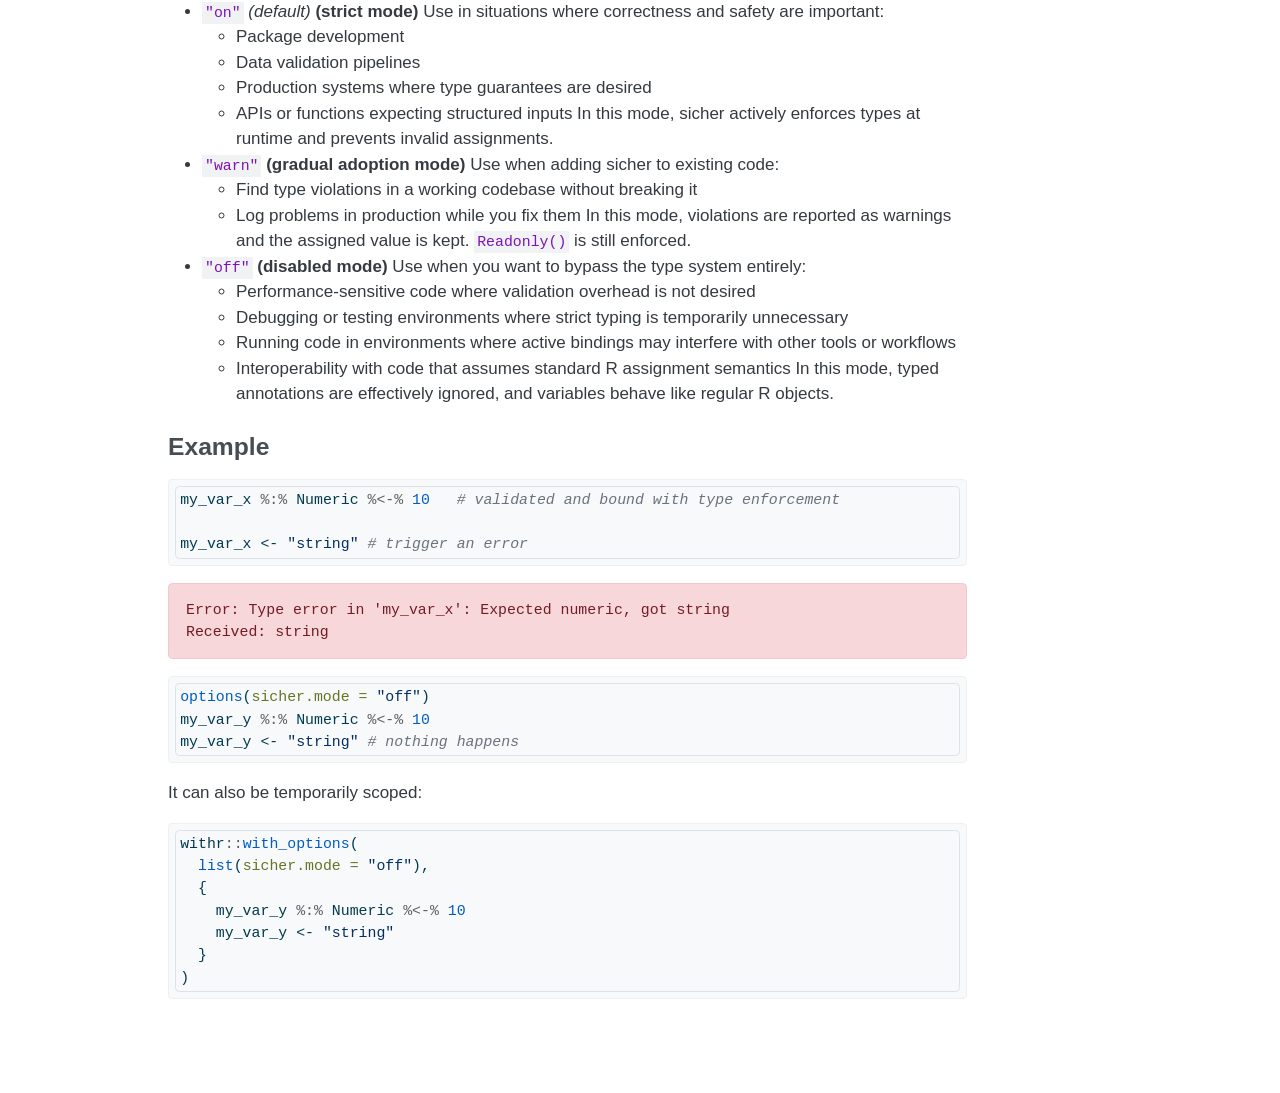
==== commit 6f8d3074: "sicher 0.2.0 features" ====
--- a/docs/index.html
+++ b/docs/index.html
@@ -186,6 +186,7 @@
   <ul class="collapse">
   <li><a href="#installation" id="toc-installation" class="nav-link" data-scroll-target="#installation">Installation</a></li>
   <li><a href="#basic-usage" id="toc-basic-usage" class="nav-link" data-scroll-target="#basic-usage">Basic Usage</a></li>
+  <li><a href="#validating-data-without-typed-variables" id="toc-validating-data-without-typed-variables" class="nav-link" data-scroll-target="#validating-data-without-typed-variables">Validating Data Without Typed Variables</a></li>
   </ul></li>
   <li><a href="#error-examples" id="toc-error-examples" class="nav-link" data-scroll-target="#error-examples">Error Examples</a></li>
   <li><a href="#global-options" id="toc-global-options" class="nav-link" data-scroll-target="#global-options">Global Options</a>
@@ -204,10 +205,9 @@
 
 
 
-<p><a><img src="man/figures/sicher_logo.png" align="right" height="400" width="400"></a></p>
 <section id="what-is-sicher" class="level2">
 <h2 class="anchored" data-anchor-id="what-is-sicher">What is sicher?</h2>
-<p><strong>sicher</strong> (German for <em>safe</em> or <em>certain</em> and pronounced <em>zeesher</em>) is an R package that brings type safety to R programming, using a Typescript similar syntax. It allows you to define types for your variables and enforce them at runtime, catching type errors early and making your code more robust and maintainable.</p>
+<p><strong>sicher</strong> (German for <em>safe</em> or <em>certain</em> and pronounced <em>zeesher</em>) is an R package that brings type safety to R programming. It allows you to define types for your variables and enforce them at runtime, catching type errors early and making your code more robust and maintainable.</p>
 <p><strong>sicher</strong> implements runtime type safety in R by attaching types to variables via active bindings rather than traditional attributes or classes. When a variable is declared with a type (e.g., <code>x %:% Numeric %&lt;-% 5</code>), it is replaced by an active binding that wraps the value inside a closure with a private environment storing both the value and its associated type.</p>
 <p>Every read and write to the variable is intercepted: reads return the stored value, while writes trigger validation through the type’s checker function before updating. This design provides strong guarantees that values cannot violate their declared types, enabling expressive and composable type definitions (including unions, structured lists, and data frame schemas).</p>
 <section id="key-features" class="level3">
@@ -218,9 +218,14 @@
 <li><strong>Rich Type System</strong>: Support for primitives, lists, data frames, unions, and more</li>
 <li><strong>Schema Extension</strong>: Build larger structured list types from smaller reusable ones with <code>extend()</code></li>
 <li><strong>Enum Types</strong>: Restrict variables to a fixed set of allowed values with <code>Enum(...)</code></li>
-<li><strong>Literal Types</strong>: Model exact TypeScript-style scalar literals with <code>Literal(...)</code></li>
+<li><strong>Literal Types</strong>: Model exact scalar literals with <code>Literal(...)</code></li>
 <li><strong>Typed Functions</strong>: Enforce parameter and return types on any function with <code>typed_function()</code></li>
-<li><strong>Constraint Modifiers</strong>: <code>NonNA()</code>, <code>Between()</code>, <code>Matches()</code>, <code>NonEmpty()</code> for value-level constraints</li>
+<li><strong>Constraint Modifiers</strong>: <code>NonNA()</code>, <code>Between()</code>, <code>Matches()</code>, <code>NonEmpty()</code>, <code>MinLength()</code>, <code>MaxLength()</code>, <code>Unique()</code> and <code>Refine()</code> for value-level constraints</li>
+<li><strong>Advanced Type Shapes</strong>: Intersections (<code>&amp;</code>), tuples, records, discriminated unions, recursive, branded and function types</li>
+<li><strong>Object Utilities</strong>: Derive schemas with <code>Pick()</code>, <code>Omit()</code>, <code>Partial()</code>, <code>Required()</code> and <code>KeyOf()</code></li>
+<li><strong>Data Validation</strong>: Check data without typed variables using <code>is_type()</code>, <code>parse_as()</code>, <code>safe_parse()</code> and <code>validate_json()</code>, and export types with <code>to_json_schema()</code></li>
+<li><strong>Transforming Types</strong>: Fill in defaults with <code>Default()</code> and convert values with <code>Coerce()</code></li>
+<li><strong>Detailed Errors</strong>: Every problem is reported at once, with its location (e.g.&nbsp;<code>todos[[2]]$title</code>)</li>
 <li><strong>Zero Runtime Overhead</strong>: Types are checked only during assignment</li>
 <li><strong>Gradual Adoption</strong>: Add types incrementally to existing code</li>
 </ul>
@@ -400,7 +405,7 @@
 <span id="cb22-7"><a href="#cb22-7" aria-hidden="true" tabindex="-1"></a></span>
 <span id="cb22-8"><a href="#cb22-8" aria-hidden="true" tabindex="-1"></a>response <span class="ot">&lt;-</span> invalid_response</span></code></pre></div><button title="Copy to Clipboard" class="code-copy-button"><i class="bi"></i></button></div>
 <div class="cell-output cell-output-error">
-<pre><code>Error: Type error in 'completed': Expected bool, got string
+<pre><code>Error: Type error in 'response$completed': Expected bool, got string
 Received: yes</code></pre>
 </div>
 </div>
@@ -414,9 +419,9 @@
 <span id="cb24-7"><a href="#cb24-7" aria-hidden="true" tabindex="-1"></a></span>
 <span id="cb24-8"><a href="#cb24-8" aria-hidden="true" tabindex="-1"></a>response <span class="ot">&lt;-</span> invalid_response</span></code></pre></div><button title="Copy to Clipboard" class="code-copy-button"><i class="bi"></i></button></div>
 <div class="cell-output cell-output-error">
-<pre><code>Error: Type error: Expected {userId: numeric, id: numeric, title: string, completed: bool}, got list
-Details: Missing required field(s): completed (expected fields: userId, id, title, completed)
-Received: list with fields: [userId, id, title, new_name_not_recognized]</code></pre>
+<pre><code>Error: 2 type errors found:
+  * Type error in 'response$completed': Missing required field (expected bool)
+  * Type error in 'response$new_name_not_recognized': Unexpected field (valid fields: userId, id, title, completed)</code></pre>
 </div>
 </div>
 <p>The above URL returns only 1 object back, if we use the following URL <code>https://jsonplaceholder.typicode.com/todos/</code> we get several (200) json objects back:</p>
@@ -454,8 +459,8 @@
 <div class="cell">
 <div class="code-copy-outer-scaffold"><div class="sourceCode cell-code" id="cb31"><pre class="sourceCode r code-with-copy"><code class="sourceCode r"><span id="cb31-1"><a href="#cb31-1" aria-hidden="true" tabindex="-1"></a>invalid_list <span class="ot">&lt;-</span> full_response[[<span class="dv">1</span>]]<span class="sc">$</span>userId <span class="ot">&lt;-</span> <span class="st">"A string"</span> <span class="co"># Invalid type</span></span></code></pre></div><button title="Copy to Clipboard" class="code-copy-button"><i class="bi"></i></button></div>
 <div class="cell-output cell-output-error">
-<pre><code>Error: Type error in 'full_response': Expected list&lt;{userId: numeric, id: numeric, title: string, completed: bool}&gt;, got list of length 200
-Received: list of length 200</code></pre>
+<pre><code>Error: Type error in 'full_response[[1]]$userId': Expected numeric, got string
+Received: A string</code></pre>
 </div>
 </div>
 <section id="data-frame-schemas" class="level3">
@@ -481,7 +486,7 @@
 <span id="cb33-18"><a href="#cb33-18" aria-hidden="true" tabindex="-1"></a></span>
 <span id="cb33-19"><a href="#cb33-19" aria-hidden="true" tabindex="-1"></a>validated_sales <span class="sc">%:%</span> SalesData <span class="sc">%&lt;-%</span> sales_df</span></code></pre></div><button title="Copy to Clipboard" class="code-copy-button"><i class="bi"></i></button></div>
 <div class="cell-output cell-output-error">
-<pre><code>Error: Type error in 'quantity': Expected integer, got double of length 2
+<pre><code>Error: Type error in 'validated_sales$quantity': Expected integer, got double of length 2
 Received: [10, 5]</code></pre>
 </div>
 </div>
@@ -504,8 +509,10 @@
 <h3 class="anchored" data-anchor-id="built-in-types">Built-in Types</h3>
 <ul>
 <li><strong>Primitives</strong>: <code>Integer</code>, <code>Double</code>, <code>Numeric</code>, <code>String</code>, <code>Bool</code></li>
-<li><strong>Containers</strong>: <code>List</code>, <code>DataFrame</code>, <code>Function</code></li>
-<li><strong>Special</strong>: <code>Any</code>, <code>Null</code></li>
+<li><strong>Containers</strong>: <code>List</code>, <code>DataFrame</code>, <code>Function</code>, <code>Environment</code></li>
+<li><strong>Dates and factors</strong>: <code>Date</code>, <code>DateTime</code>, <code>Factor(levels)</code></li>
+<li><strong>Numeric rules</strong>: <code>Positive</code>, <code>NonNegative</code>, <code>Whole</code></li>
+<li><strong>Special</strong>: <code>Any</code>, <code>Null</code>, <code>InstanceOf(class)</code>, <code>MatrixOf(type, nrow, ncol)</code></li>
 </ul>
 </section>
 <section id="enum-types" class="level3">
@@ -518,7 +525,7 @@
 </section>
 <section id="literal-types" class="level3">
 <h3 class="anchored" data-anchor-id="literal-types">Literal Types</h3>
-<p>Use <code>Literal(...)</code> when you want TypeScript-style exact scalar values:</p>
+<p>Use <code>Literal(...)</code> when you want exact scalar values:</p>
 <div class="cell">
 <div class="code-copy-outer-scaffold"><div class="sourceCode cell-code" id="cb37"><pre class="sourceCode r code-with-copy"><code class="sourceCode r"><span id="cb37-1"><a href="#cb37-1" aria-hidden="true" tabindex="-1"></a>direction <span class="sc">%:%</span> <span class="fu">Literal</span>(<span class="st">"left"</span>, <span class="st">"right"</span>) <span class="sc">%&lt;-%</span> <span class="st">"left"</span></span>
 <span id="cb37-2"><a href="#cb37-2" aria-hidden="true" tabindex="-1"></a>http_status <span class="sc">%:%</span> <span class="fu">Literal</span>(<span class="dv">200</span>, <span class="dv">404</span>) <span class="sc">%&lt;-%</span> <span class="dv">200</span></span></code></pre></div><button title="Copy to Clipboard" class="code-copy-button"><i class="bi"></i></button></div>
@@ -534,6 +541,12 @@
 <li><strong>Between(min, max)</strong>: Numeric closed-interval range constraint</li>
 <li><strong>Matches(pattern)</strong>: Regex-constrained character vectors</li>
 <li><strong>NonEmpty</strong>: Rejects zero-length vectors, lists, and zero-row data frames</li>
+<li><strong>Nullable</strong>: Field must be present but may be <code>NULL</code></li>
+<li><strong>MinLength(type, n) / MaxLength(type, n)</strong>: Bound the number of elements</li>
+<li><strong>Unique</strong>: Rejects duplicated elements</li>
+<li><strong>Refine(type, predicate, message)</strong>: Adds a custom rule</li>
+<li><strong>Default(type, value)</strong>: Replaces <code>NULL</code> or a missing field with a default</li>
+<li><strong>Coerce(type)</strong>: Converts values (e.g.&nbsp;<code>"42"</code> to <code>42</code>) before checking</li>
 </ul>
 </section>
 <section id="advanced-types" class="level3">
@@ -547,6 +560,15 @@
 <li><strong>Data frame types</strong>: Column type specifications</li>
 <li><strong>Homogeneous lists</strong>: <code>ListOf(ElementType)</code></li>
 <li><strong>Typed functions</strong>: <code>typed_function(fn, params, .return)</code></li>
+<li><strong>Intersections</strong>: <code>TypeA &amp; TypeB</code></li>
+<li><strong>Tuples and records</strong>: <code>Tuple(String, Numeric)</code>, <code>Record(String, Numeric)</code></li>
+<li><strong>Tagged unions</strong>: <code>DiscriminatedUnion("kind", circle = Circle, square = Square)</code></li>
+<li><strong>Recursive types</strong>: <code>Lazy(function() Tree)</code></li>
+<li><strong>Branded types</strong>: <code>Brand(String, "UserId")</code> with <code>brand()</code></li>
+<li><strong>Function signatures</strong>: <code>FunctionOf(list(x = Numeric), .return = String)</code></li>
+<li><strong>Object utilities</strong>: <code>Pick()</code>, <code>Omit()</code>, <code>Partial()</code>, <code>Required()</code>, <code>KeyOf()</code></li>
+<li><strong>Validation</strong>: <code>is_type()</code>, <code>parse_as()</code>, <code>safe_parse()</code>, <code>validate_json()</code>, <code>to_json_schema()</code></li>
+<li><strong>Typed variable helpers</strong>: <code>type_of(x)</code> returns a variable’s declared type, <code>untype(x)</code> removes it</li>
 </ul>
 </section>
 </section>
@@ -580,7 +602,7 @@
 <span id="cb39-16"><a href="#cb39-16" aria-hidden="true" tabindex="-1"></a><span class="co"># 3b. Restrict values with enums</span></span>
 <span id="cb39-17"><a href="#cb39-17" aria-hidden="true" tabindex="-1"></a>status <span class="sc">%:%</span> <span class="fu">Enum</span>(<span class="st">"draft"</span>, <span class="st">"published"</span>, <span class="st">"archived"</span>) <span class="sc">%&lt;-%</span> <span class="st">"draft"</span></span>
 <span id="cb39-18"><a href="#cb39-18" aria-hidden="true" tabindex="-1"></a></span>
-<span id="cb39-19"><a href="#cb39-19" aria-hidden="true" tabindex="-1"></a><span class="co"># 3c. TypeScript-style literal values</span></span>
+<span id="cb39-19"><a href="#cb39-19" aria-hidden="true" tabindex="-1"></a><span class="co"># 3c. Literal values</span></span>
 <span id="cb39-20"><a href="#cb39-20" aria-hidden="true" tabindex="-1"></a>direction <span class="sc">%:%</span> <span class="fu">Literal</span>(<span class="st">"left"</span>, <span class="st">"right"</span>) <span class="sc">%&lt;-%</span> <span class="st">"left"</span></span>
 <span id="cb39-21"><a href="#cb39-21" aria-hidden="true" tabindex="-1"></a></span>
 <span id="cb39-22"><a href="#cb39-22" aria-hidden="true" tabindex="-1"></a><span class="co"># 4. Create structured types</span></span>
@@ -612,34 +634,59 @@
 </div>
 <p>If a field in <code>extra</code> has the same name as one in the base type, the new definition wins and <code>extend()</code> warns so the override is not silent.</p>
 </section>
+<section id="validating-data-without-typed-variables" class="level3">
+<h3 class="anchored" data-anchor-id="validating-data-without-typed-variables">Validating Data Without Typed Variables</h3>
+<p><code>safe_parse()</code> checks a value and returns every problem instead of throwing, which is handy for validating input such as API responses:</p>
+<div class="cell">
+<div class="code-copy-outer-scaffold"><div class="sourceCode cell-code" id="cb41"><pre class="sourceCode r code-with-copy"><code class="sourceCode r"><span id="cb41-1"><a href="#cb41-1" aria-hidden="true" tabindex="-1"></a>Todo <span class="ot">&lt;-</span> <span class="fu">create_list_type</span>(<span class="fu">list</span>(<span class="at">id =</span> Numeric, <span class="at">title =</span> String, <span class="at">done =</span> Bool))</span>
+<span id="cb41-2"><a href="#cb41-2" aria-hidden="true" tabindex="-1"></a></span>
+<span id="cb41-3"><a href="#cb41-3" aria-hidden="true" tabindex="-1"></a>result <span class="ot">&lt;-</span> <span class="fu">safe_parse</span>(</span>
+<span id="cb41-4"><a href="#cb41-4" aria-hidden="true" tabindex="-1"></a>  <span class="fu">list</span>(<span class="fu">list</span>(<span class="at">id =</span> <span class="dv">1</span>, <span class="at">title =</span> <span class="st">"Buy milk"</span>, <span class="at">done =</span> <span class="cn">FALSE</span>), <span class="fu">list</span>(<span class="at">id =</span> <span class="st">"2"</span>, <span class="at">title =</span> <span class="dv">3</span>)),</span>
+<span id="cb41-5"><a href="#cb41-5" aria-hidden="true" tabindex="-1"></a>  <span class="fu">ListOf</span>(Todo)</span>
+<span id="cb41-6"><a href="#cb41-6" aria-hidden="true" tabindex="-1"></a>)</span>
+<span id="cb41-7"><a href="#cb41-7" aria-hidden="true" tabindex="-1"></a>result<span class="sc">$</span>success</span></code></pre></div><button title="Copy to Clipboard" class="code-copy-button"><i class="bi"></i></button></div>
+<div class="cell-output cell-output-stdout">
+<pre><code>[1] FALSE</code></pre>
+</div>
+<div class="code-copy-outer-scaffold"><div class="sourceCode cell-code" id="cb43"><pre class="sourceCode r code-with-copy"><code class="sourceCode r"><span id="cb43-1"><a href="#cb43-1" aria-hidden="true" tabindex="-1"></a>result<span class="sc">$</span>issues</span></code></pre></div><button title="Copy to Clipboard" class="code-copy-button"><i class="bi"></i></button></div>
+<div class="cell-output cell-output-stdout">
+<pre><code>         path                                message expected     got
+1    [[2]]$id           Expected numeric, got string  numeric  string
+2 [[2]]$title            Expected string, got double   string  double
+3  [[2]]$done Missing required field (expected bool)     bool missing
+           code
+1  invalid_type
+2  invalid_type
+3 missing_field</code></pre>
+</div>
+</div>
+</section>
 </section>
 <section id="error-examples" class="level2">
 <h2 class="anchored" data-anchor-id="error-examples">Error Examples</h2>
 <p>See how sicher catches type errors:</p>
 <div class="cell">
-<div class="code-copy-outer-scaffold"><div class="sourceCode cell-code" id="cb41"><pre class="sourceCode r code-with-copy"><code class="sourceCode r"><span id="cb41-1"><a href="#cb41-1" aria-hidden="true" tabindex="-1"></a><span class="co"># Wrong type assignment</span></span>
-<span id="cb41-2"><a href="#cb41-2" aria-hidden="true" tabindex="-1"></a>x <span class="sc">%:%</span> Numeric <span class="sc">%&lt;-%</span> <span class="st">"text"</span></span></code></pre></div><button title="Copy to Clipboard" class="code-copy-button"><i class="bi"></i></button></div>
+<div class="code-copy-outer-scaffold"><div class="sourceCode cell-code" id="cb45"><pre class="sourceCode r code-with-copy"><code class="sourceCode r"><span id="cb45-1"><a href="#cb45-1" aria-hidden="true" tabindex="-1"></a><span class="co"># Wrong type assignment</span></span>
+<span id="cb45-2"><a href="#cb45-2" aria-hidden="true" tabindex="-1"></a>x <span class="sc">%:%</span> Numeric <span class="sc">%&lt;-%</span> <span class="st">"text"</span></span></code></pre></div><button title="Copy to Clipboard" class="code-copy-button"><i class="bi"></i></button></div>
 <div class="cell-output cell-output-error">
 <pre><code>Error: Type error in 'x': Expected numeric, got string
 Received: text</code></pre>
 </div>
 </div>
 <div class="cell">
-<div class="code-copy-outer-scaffold"><div class="sourceCode cell-code" id="cb43"><pre class="sourceCode r code-with-copy"><code class="sourceCode r"><span id="cb43-1"><a href="#cb43-1" aria-hidden="true" tabindex="-1"></a><span class="co"># Missing required fields</span></span>
-<span id="cb43-2"><a href="#cb43-2" aria-hidden="true" tabindex="-1"></a>User <span class="ot">&lt;-</span> <span class="fu">create_list_type</span>(<span class="fu">list</span>(<span class="at">name =</span> String, <span class="at">age =</span> Numeric))</span>
-<span id="cb43-3"><a href="#cb43-3" aria-hidden="true" tabindex="-1"></a>user <span class="sc">%:%</span> User <span class="sc">%&lt;-%</span> <span class="fu">list</span>(<span class="at">name =</span> <span class="st">"Alice"</span>)  <span class="co"># Missing age</span></span></code></pre></div><button title="Copy to Clipboard" class="code-copy-button"><i class="bi"></i></button></div>
+<div class="code-copy-outer-scaffold"><div class="sourceCode cell-code" id="cb47"><pre class="sourceCode r code-with-copy"><code class="sourceCode r"><span id="cb47-1"><a href="#cb47-1" aria-hidden="true" tabindex="-1"></a><span class="co"># Missing required fields</span></span>
+<span id="cb47-2"><a href="#cb47-2" aria-hidden="true" tabindex="-1"></a>User <span class="ot">&lt;-</span> <span class="fu">create_list_type</span>(<span class="fu">list</span>(<span class="at">name =</span> String, <span class="at">age =</span> Numeric))</span>
+<span id="cb47-3"><a href="#cb47-3" aria-hidden="true" tabindex="-1"></a>user <span class="sc">%:%</span> User <span class="sc">%&lt;-%</span> <span class="fu">list</span>(<span class="at">name =</span> <span class="st">"Alice"</span>)  <span class="co"># Missing age</span></span></code></pre></div><button title="Copy to Clipboard" class="code-copy-button"><i class="bi"></i></button></div>
 <div class="cell-output cell-output-error">
-<pre><code>Error: Type error: Expected {name: string, age: numeric}, got list
-Details: Missing required field(s): age (expected fields: name, age)
-Received: list with fields: [name]</code></pre>
-</div>
-</div>
-<div class="cell">
-<div class="code-copy-outer-scaffold"><div class="sourceCode cell-code" id="cb45"><pre class="sourceCode r code-with-copy"><code class="sourceCode r"><span id="cb45-1"><a href="#cb45-1" aria-hidden="true" tabindex="-1"></a><span class="co"># Wrong data frame column types</span></span>
-<span id="cb45-2"><a href="#cb45-2" aria-hidden="true" tabindex="-1"></a>Table <span class="ot">&lt;-</span> <span class="fu">create_dataframe_type</span>(<span class="fu">list</span>(<span class="at">id =</span> Integer, <span class="at">name =</span> String))</span>
-<span id="cb45-3"><a href="#cb45-3" aria-hidden="true" tabindex="-1"></a>df <span class="sc">%:%</span> Table <span class="sc">%&lt;-%</span> <span class="fu">data.frame</span>(<span class="at">id =</span> <span class="fu">c</span>(<span class="st">"1"</span>, <span class="st">"2"</span>), <span class="at">name =</span> <span class="fu">c</span>(<span class="st">"A"</span>, <span class="st">"B"</span>))  <span class="co"># id should be integer</span></span></code></pre></div><button title="Copy to Clipboard" class="code-copy-button"><i class="bi"></i></button></div>
+<pre><code>Error: Type error in 'user$age': Missing required field (expected numeric)</code></pre>
+</div>
+</div>
+<div class="cell">
+<div class="code-copy-outer-scaffold"><div class="sourceCode cell-code" id="cb49"><pre class="sourceCode r code-with-copy"><code class="sourceCode r"><span id="cb49-1"><a href="#cb49-1" aria-hidden="true" tabindex="-1"></a><span class="co"># Wrong data frame column types</span></span>
+<span id="cb49-2"><a href="#cb49-2" aria-hidden="true" tabindex="-1"></a>Table <span class="ot">&lt;-</span> <span class="fu">create_dataframe_type</span>(<span class="fu">list</span>(<span class="at">id =</span> Integer, <span class="at">name =</span> String))</span>
+<span id="cb49-3"><a href="#cb49-3" aria-hidden="true" tabindex="-1"></a>df <span class="sc">%:%</span> Table <span class="sc">%&lt;-%</span> <span class="fu">data.frame</span>(<span class="at">id =</span> <span class="fu">c</span>(<span class="st">"1"</span>, <span class="st">"2"</span>), <span class="at">name =</span> <span class="fu">c</span>(<span class="st">"A"</span>, <span class="st">"B"</span>))  <span class="co"># id should be integer</span></span></code></pre></div><button title="Copy to Clipboard" class="code-copy-button"><i class="bi"></i></button></div>
 <div class="cell-output cell-output-error">
-<pre><code>Error: Type error in 'id': Expected integer, got string of length 2
+<pre><code>Error: Type error in 'df$id': Expected integer, got string of length 2
 Received: [1, 2]</code></pre>
 </div>
 </div>
@@ -661,6 +708,15 @@
 <li>All assignments are validated against their declared type<br>
 </li>
 <li>Type violations result in immediate errors</li>
+</ul></li>
+<li><strong><code>"warn"</code></strong><br>
+Reports type violations as warnings and keeps the assigned value.
+<ul>
+<li>Useful when adding sicher to existing code<br>
+</li>
+<li>Applies to typed variables and typed functions<br>
+</li>
+<li><code>Readonly()</code> is still enforced</li>
 </ul></li>
 <li><strong><code>"off"</code></strong><br>
 Disables the type system entirely.
@@ -680,11 +736,15 @@
 <h3 class="anchored" data-anchor-id="how-to-set-options">How to set options</h3>
 <p>You can configure the mode globally, for example, disabling strict type checking with:</p>
 <div class="cell">
-<div class="code-copy-outer-scaffold"><div class="sourceCode cell-code" id="cb47"><pre class="sourceCode r code-with-copy"><code class="sourceCode r"><span id="cb47-1"><a href="#cb47-1" aria-hidden="true" tabindex="-1"></a><span class="fu">options</span>(<span class="at">sicher.mode =</span> <span class="st">"off"</span>)</span></code></pre></div><button title="Copy to Clipboard" class="code-copy-button"><i class="bi"></i></button></div>
+<div class="code-copy-outer-scaffold"><div class="sourceCode cell-code" id="cb51"><pre class="sourceCode r code-with-copy"><code class="sourceCode r"><span id="cb51-1"><a href="#cb51-1" aria-hidden="true" tabindex="-1"></a><span class="fu">options</span>(<span class="at">sicher.mode =</span> <span class="st">"off"</span>)</span></code></pre></div><button title="Copy to Clipboard" class="code-copy-button"><i class="bi"></i></button></div>
+</div>
+<p>Report type violations as warnings while keeping the assigned value with:</p>
+<div class="cell">
+<div class="code-copy-outer-scaffold"><div class="sourceCode cell-code" id="cb52"><pre class="sourceCode r code-with-copy"><code class="sourceCode r"><span id="cb52-1"><a href="#cb52-1" aria-hidden="true" tabindex="-1"></a><span class="fu">options</span>(<span class="at">sicher.mode =</span> <span class="st">"warn"</span>)</span></code></pre></div><button title="Copy to Clipboard" class="code-copy-button"><i class="bi"></i></button></div>
 </div>
 <p>Or enable strict typing with:</p>
 <div class="cell">
-<div class="code-copy-outer-scaffold"><div class="sourceCode cell-code" id="cb48"><pre class="sourceCode r code-with-copy"><code class="sourceCode r"><span id="cb48-1"><a href="#cb48-1" aria-hidden="true" tabindex="-1"></a><span class="fu">options</span>(<span class="at">sicher.mode =</span> <span class="st">"on"</span>) <span class="co"># this is the default</span></span></code></pre></div><button title="Copy to Clipboard" class="code-copy-button"><i class="bi"></i></button></div>
+<div class="code-copy-outer-scaffold"><div class="sourceCode cell-code" id="cb53"><pre class="sourceCode r code-with-copy"><code class="sourceCode r"><span id="cb53-1"><a href="#cb53-1" aria-hidden="true" tabindex="-1"></a><span class="fu">options</span>(<span class="at">sicher.mode =</span> <span class="st">"on"</span>) <span class="co"># this is the default</span></span></code></pre></div><button title="Copy to Clipboard" class="code-copy-button"><i class="bi"></i></button></div>
 </div>
 </section>
 <section id="when-to-use-each-mode" class="level3">
@@ -696,6 +756,11 @@
 <li>Data validation pipelines</li>
 <li>Production systems where type guarantees are desired</li>
 <li>APIs or functions expecting structured inputs In this mode, sicher actively enforces types at runtime and prevents invalid assignments.</li>
+</ul></li>
+<li><strong><code>"warn"</code></strong> <strong>(gradual adoption mode)</strong> Use when adding sicher to existing code:
+<ul>
+<li>Find type violations in a working codebase without breaking it</li>
+<li>Log problems in production while you fix them In this mode, violations are reported as warnings and the assigned value is kept. <code>Readonly()</code> is still enforced.</li>
 </ul></li>
 <li><strong><code>"off"</code></strong> <strong>(disabled mode)</strong> Use when you want to bypass the type system entirely:
 <ul>
@@ -709,28 +774,28 @@
 <section id="example" class="level3">
 <h3 class="anchored" data-anchor-id="example">Example</h3>
 <div class="cell">
-<div class="code-copy-outer-scaffold"><div class="sourceCode cell-code" id="cb49"><pre class="sourceCode r code-with-copy"><code class="sourceCode r"><span id="cb49-1"><a href="#cb49-1" aria-hidden="true" tabindex="-1"></a>my_var_x <span class="sc">%:%</span> Numeric <span class="sc">%&lt;-%</span> <span class="dv">10</span>   <span class="co"># validated and bound with type enforcement</span></span>
-<span id="cb49-2"><a href="#cb49-2" aria-hidden="true" tabindex="-1"></a></span>
-<span id="cb49-3"><a href="#cb49-3" aria-hidden="true" tabindex="-1"></a>my_var_x <span class="ot">&lt;-</span> <span class="st">"string"</span> <span class="co"># trigger an error</span></span></code></pre></div><button title="Copy to Clipboard" class="code-copy-button"><i class="bi"></i></button></div>
+<div class="code-copy-outer-scaffold"><div class="sourceCode cell-code" id="cb54"><pre class="sourceCode r code-with-copy"><code class="sourceCode r"><span id="cb54-1"><a href="#cb54-1" aria-hidden="true" tabindex="-1"></a>my_var_x <span class="sc">%:%</span> Numeric <span class="sc">%&lt;-%</span> <span class="dv">10</span>   <span class="co"># validated and bound with type enforcement</span></span>
+<span id="cb54-2"><a href="#cb54-2" aria-hidden="true" tabindex="-1"></a></span>
+<span id="cb54-3"><a href="#cb54-3" aria-hidden="true" tabindex="-1"></a>my_var_x <span class="ot">&lt;-</span> <span class="st">"string"</span> <span class="co"># trigger an error</span></span></code></pre></div><button title="Copy to Clipboard" class="code-copy-button"><i class="bi"></i></button></div>
 <div class="cell-output cell-output-error">
 <pre><code>Error: Type error in 'my_var_x': Expected numeric, got string
 Received: string</code></pre>
 </div>
 </div>
 <div class="cell">
-<div class="code-copy-outer-scaffold"><div class="sourceCode cell-code" id="cb51"><pre class="sourceCode r code-with-copy"><code class="sourceCode r"><span id="cb51-1"><a href="#cb51-1" aria-hidden="true" tabindex="-1"></a><span class="fu">options</span>(<span class="at">sicher.mode =</span> <span class="st">"off"</span>)</span>
-<span id="cb51-2"><a href="#cb51-2" aria-hidden="true" tabindex="-1"></a>my_var_y <span class="sc">%:%</span> Numeric <span class="sc">%&lt;-%</span> <span class="dv">10</span> </span>
-<span id="cb51-3"><a href="#cb51-3" aria-hidden="true" tabindex="-1"></a>my_var_y <span class="ot">&lt;-</span> <span class="st">"string"</span> <span class="co"># nothing happens</span></span></code></pre></div><button title="Copy to Clipboard" class="code-copy-button"><i class="bi"></i></button></div>
+<div class="code-copy-outer-scaffold"><div class="sourceCode cell-code" id="cb56"><pre class="sourceCode r code-with-copy"><code class="sourceCode r"><span id="cb56-1"><a href="#cb56-1" aria-hidden="true" tabindex="-1"></a><span class="fu">options</span>(<span class="at">sicher.mode =</span> <span class="st">"off"</span>)</span>
+<span id="cb56-2"><a href="#cb56-2" aria-hidden="true" tabindex="-1"></a>my_var_y <span class="sc">%:%</span> Numeric <span class="sc">%&lt;-%</span> <span class="dv">10</span> </span>
+<span id="cb56-3"><a href="#cb56-3" aria-hidden="true" tabindex="-1"></a>my_var_y <span class="ot">&lt;-</span> <span class="st">"string"</span> <span class="co"># nothing happens</span></span></code></pre></div><button title="Copy to Clipboard" class="code-copy-button"><i class="bi"></i></button></div>
 </div>
 <p>It can also be temporarily scoped:</p>
 <div class="cell">
-<div class="code-copy-outer-scaffold"><div class="sourceCode cell-code" id="cb52"><pre class="sourceCode r code-with-copy"><code class="sourceCode r"><span id="cb52-1"><a href="#cb52-1" aria-hidden="true" tabindex="-1"></a>withr<span class="sc">::</span><span class="fu">with_options</span>(</span>
-<span id="cb52-2"><a href="#cb52-2" aria-hidden="true" tabindex="-1"></a>  <span class="fu">list</span>(<span class="at">sicher.mode =</span> <span class="st">"off"</span>),</span>
-<span id="cb52-3"><a href="#cb52-3" aria-hidden="true" tabindex="-1"></a>  {</span>
-<span id="cb52-4"><a href="#cb52-4" aria-hidden="true" tabindex="-1"></a>    my_var_y <span class="sc">%:%</span> Numeric <span class="sc">%&lt;-%</span> <span class="dv">10</span></span>
-<span id="cb52-5"><a href="#cb52-5" aria-hidden="true" tabindex="-1"></a>    my_var_y <span class="ot">&lt;-</span> <span class="st">"string"</span></span>
-<span id="cb52-6"><a href="#cb52-6" aria-hidden="true" tabindex="-1"></a>  }</span>
-<span id="cb52-7"><a href="#cb52-7" aria-hidden="true" tabindex="-1"></a>)</span></code></pre></div><button title="Copy to Clipboard" class="code-copy-button"><i class="bi"></i></button></div>
+<div class="code-copy-outer-scaffold"><div class="sourceCode cell-code" id="cb57"><pre class="sourceCode r code-with-copy"><code class="sourceCode r"><span id="cb57-1"><a href="#cb57-1" aria-hidden="true" tabindex="-1"></a>withr<span class="sc">::</span><span class="fu">with_options</span>(</span>
+<span id="cb57-2"><a href="#cb57-2" aria-hidden="true" tabindex="-1"></a>  <span class="fu">list</span>(<span class="at">sicher.mode =</span> <span class="st">"off"</span>),</span>
+<span id="cb57-3"><a href="#cb57-3" aria-hidden="true" tabindex="-1"></a>  {</span>
+<span id="cb57-4"><a href="#cb57-4" aria-hidden="true" tabindex="-1"></a>    my_var_y <span class="sc">%:%</span> Numeric <span class="sc">%&lt;-%</span> <span class="dv">10</span></span>
+<span id="cb57-5"><a href="#cb57-5" aria-hidden="true" tabindex="-1"></a>    my_var_y <span class="ot">&lt;-</span> <span class="st">"string"</span></span>
+<span id="cb57-6"><a href="#cb57-6" aria-hidden="true" tabindex="-1"></a>  }</span>
+<span id="cb57-7"><a href="#cb57-7" aria-hidden="true" tabindex="-1"></a>)</span></code></pre></div><button title="Copy to Clipboard" class="code-copy-button"><i class="bi"></i></button></div>
 </div>
 
 
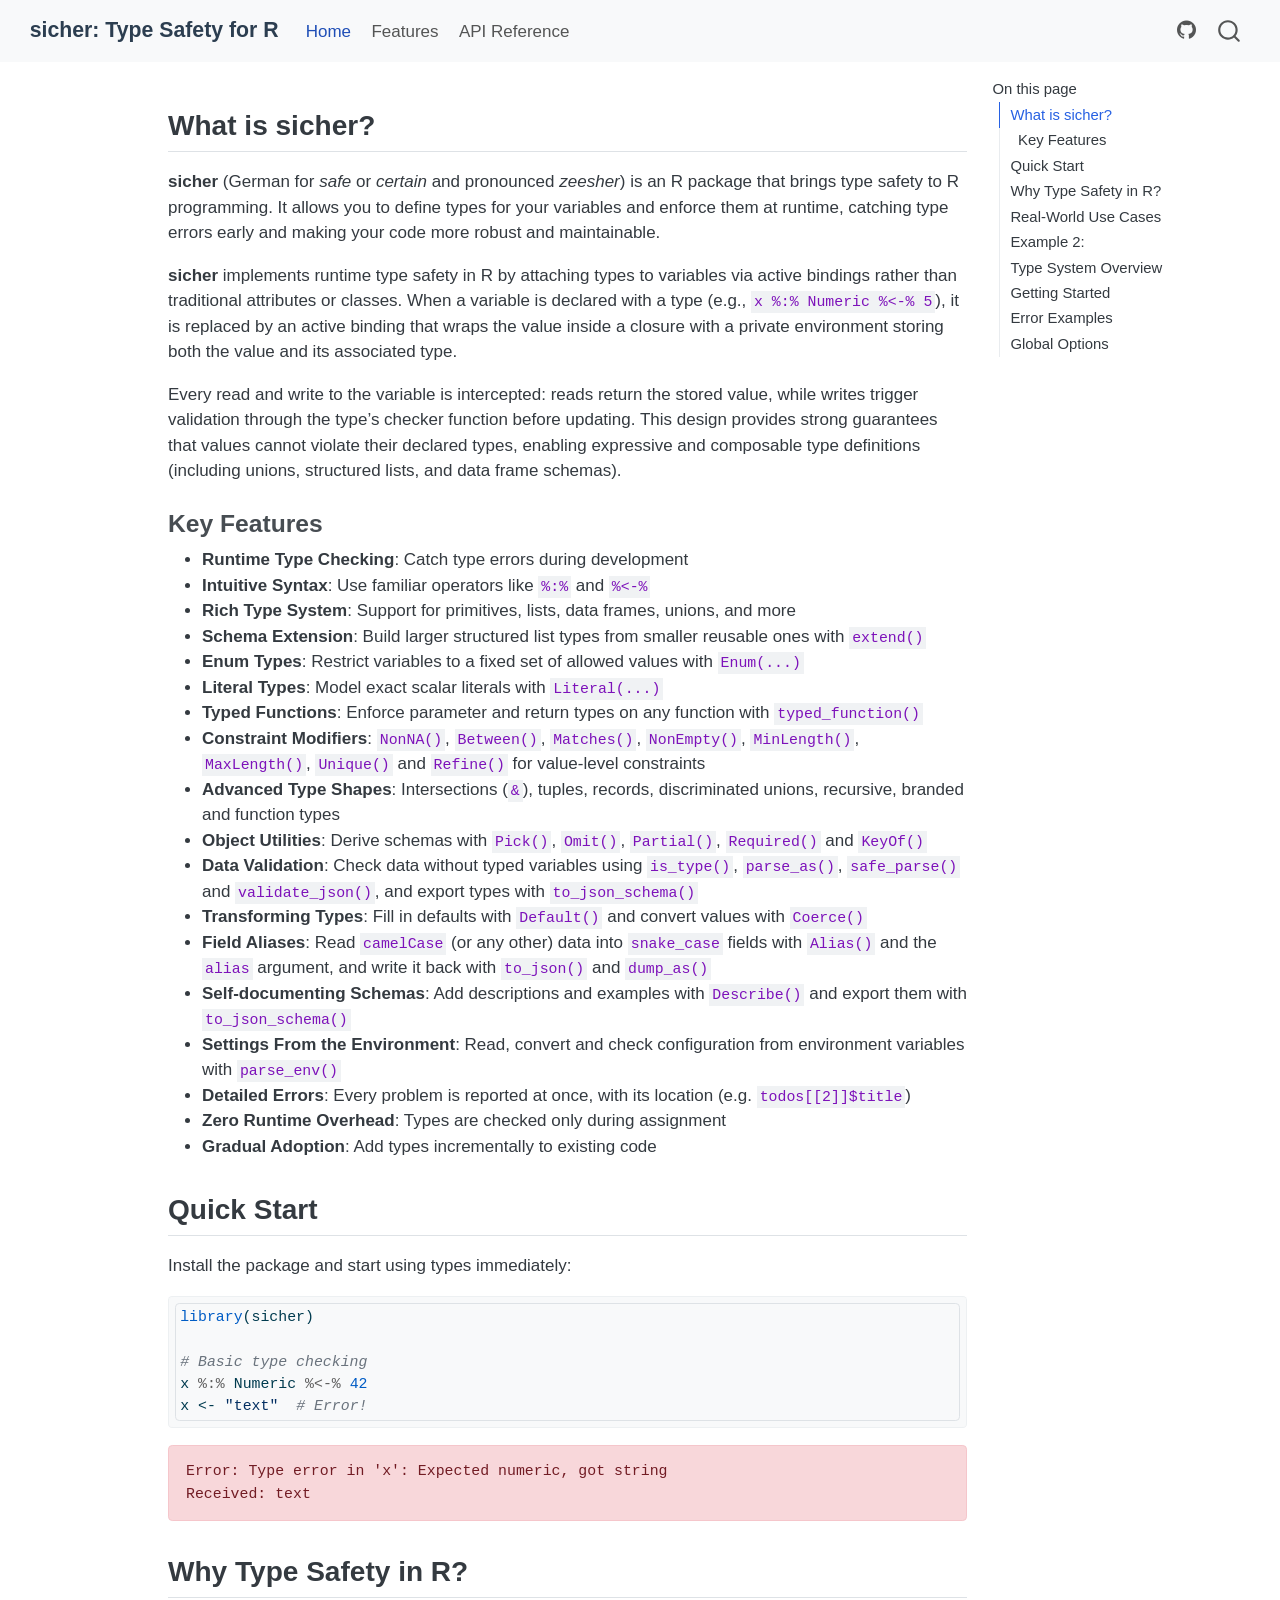
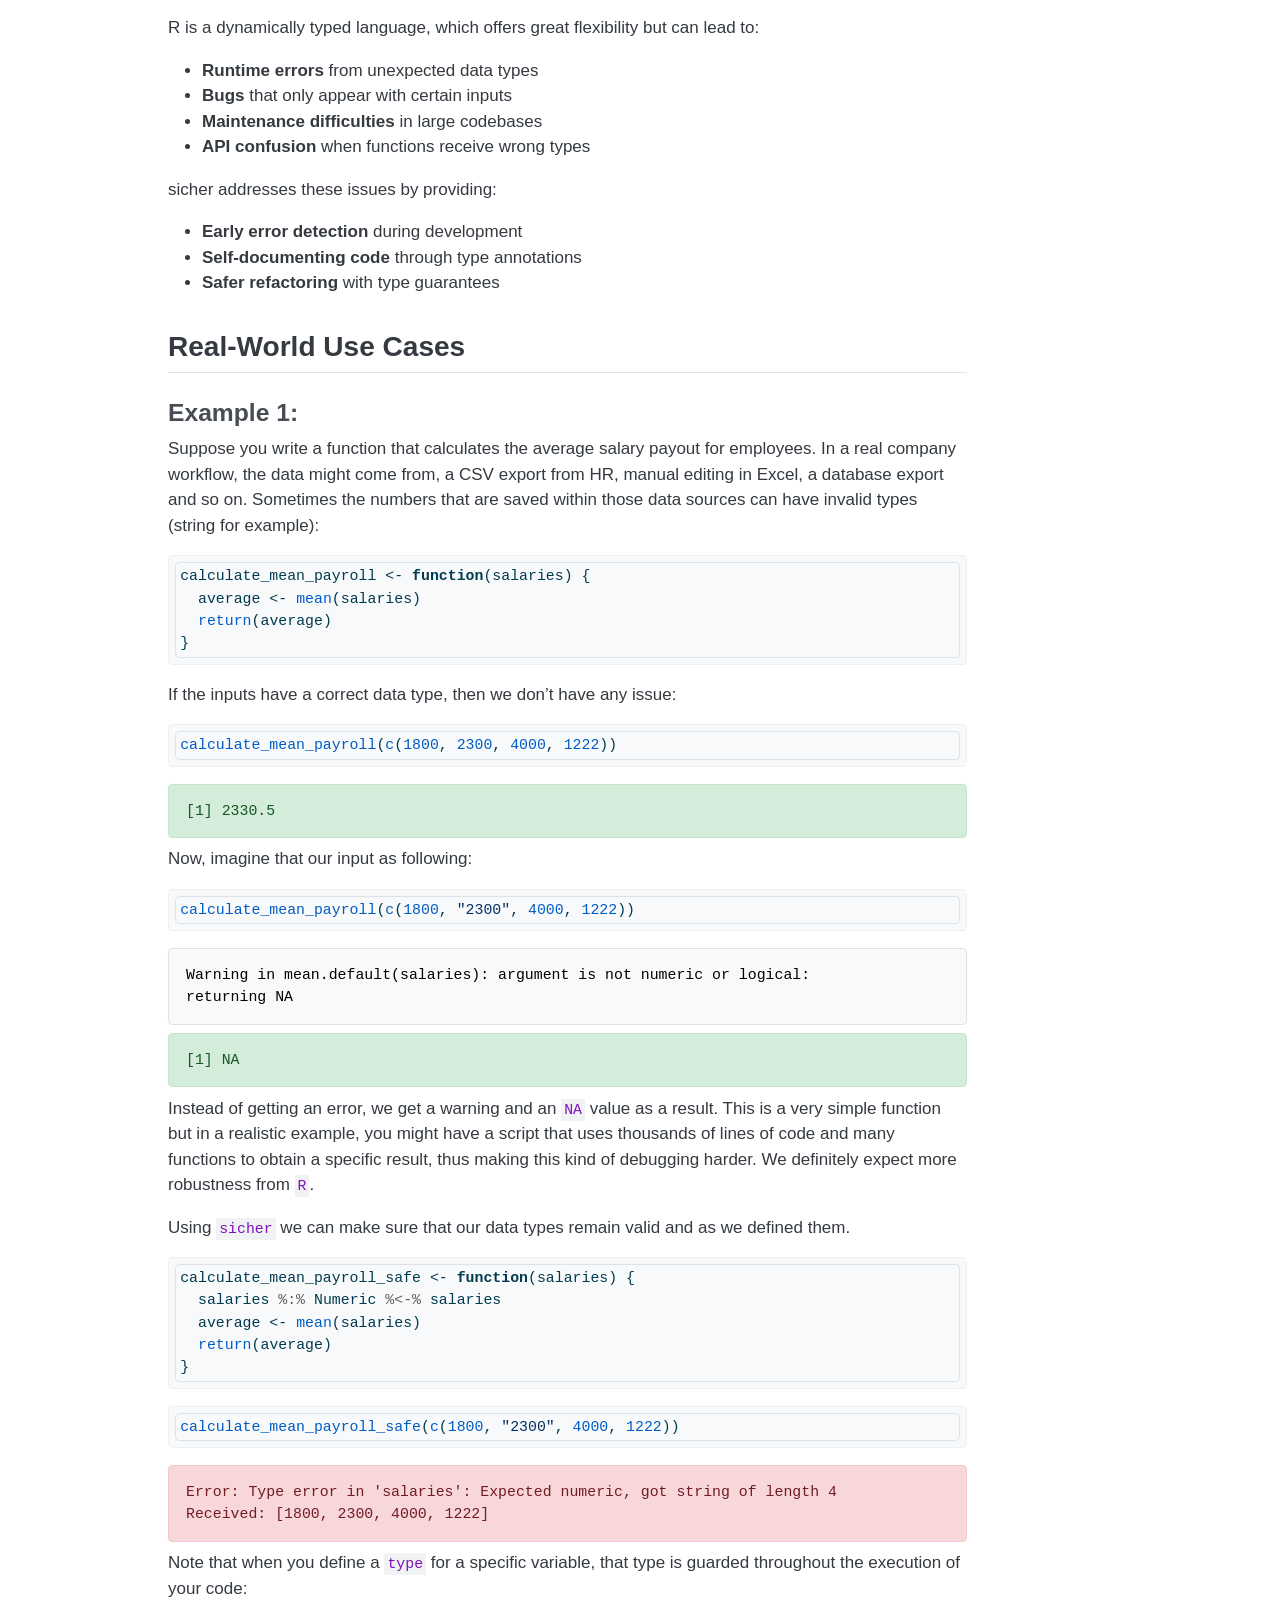
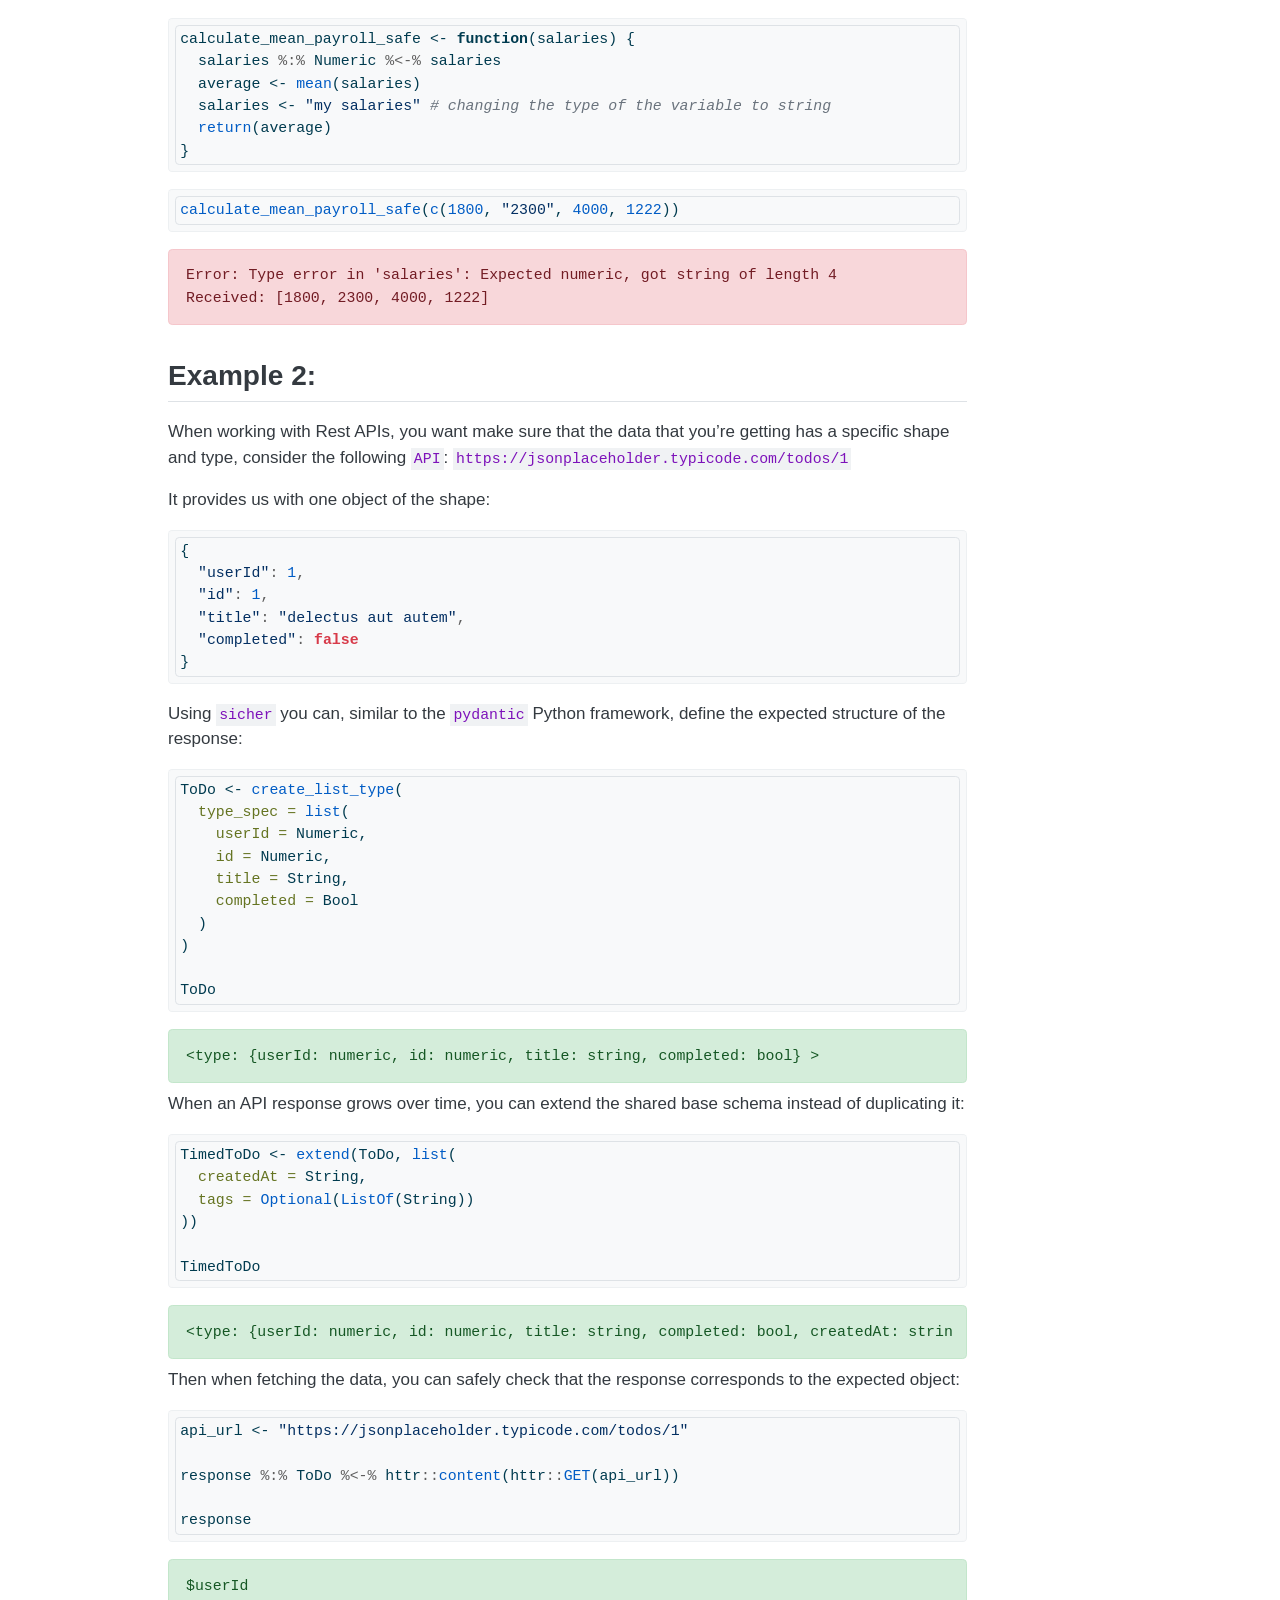
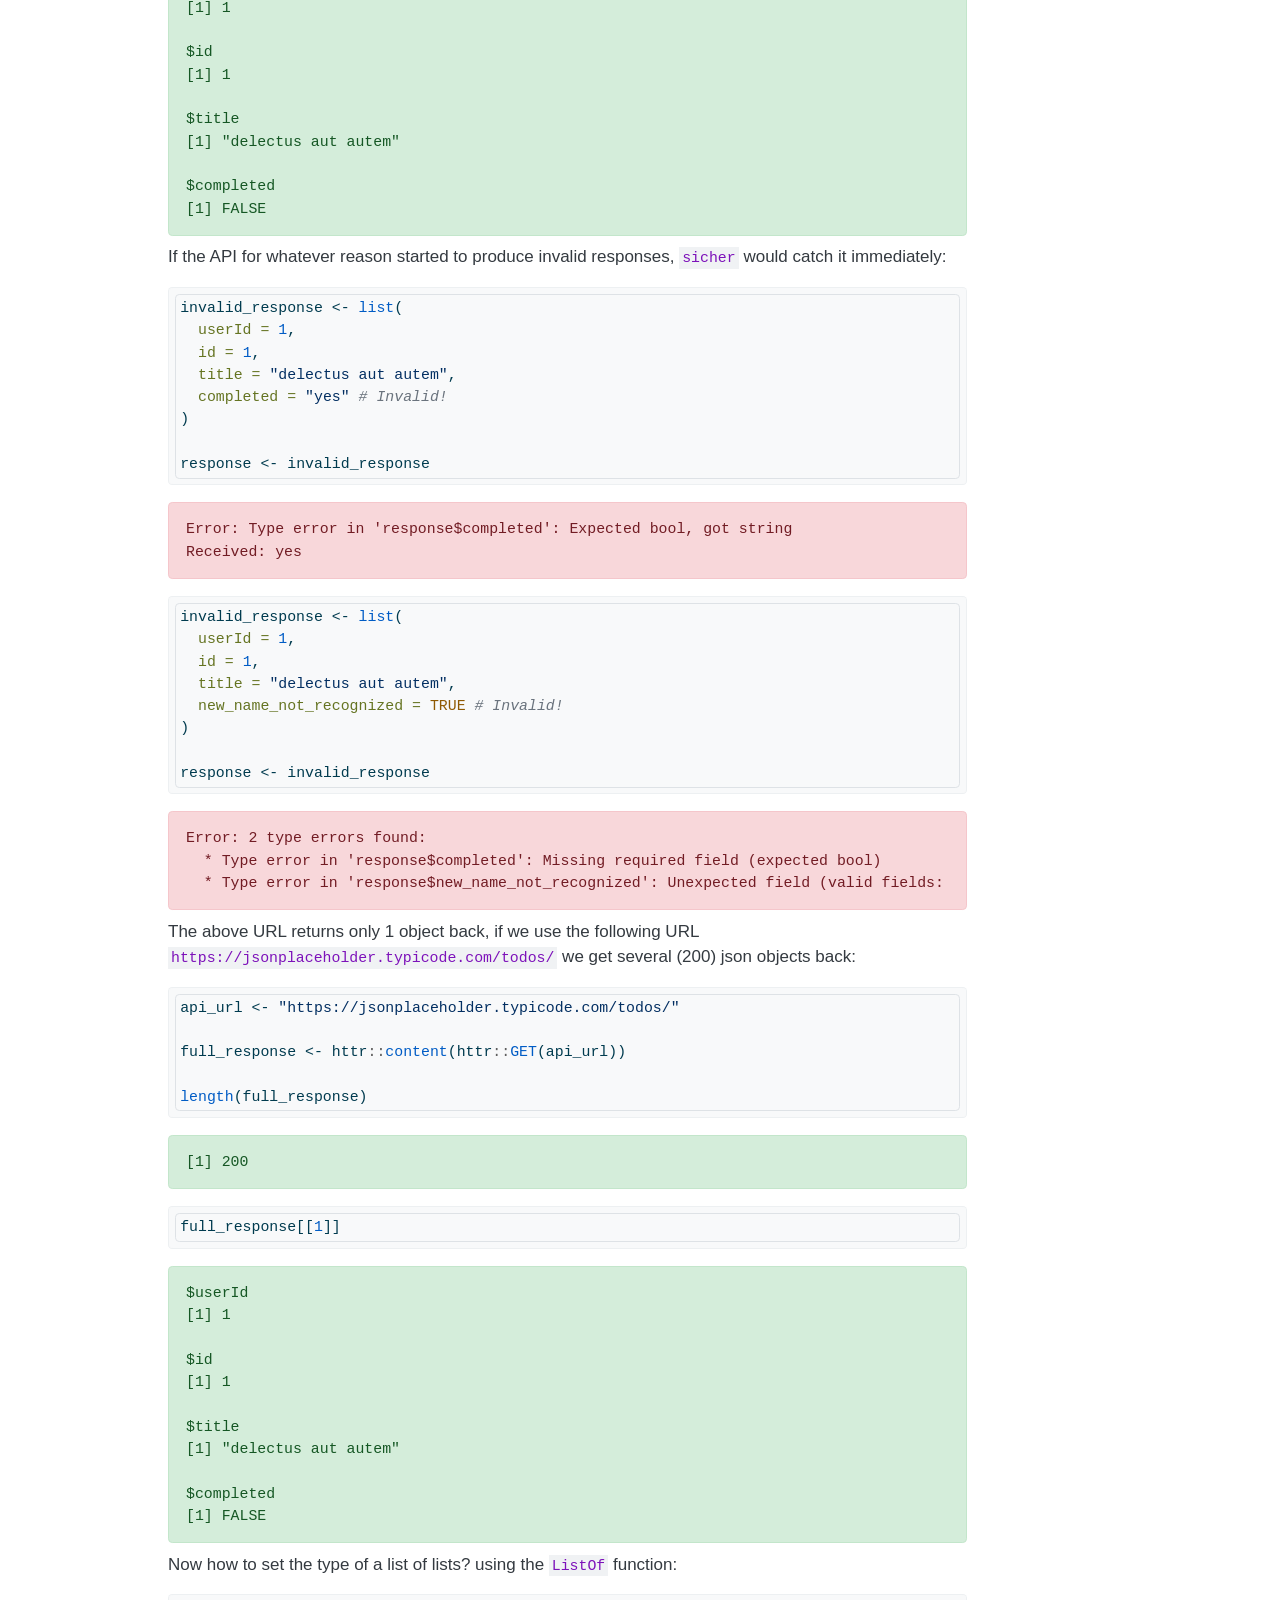
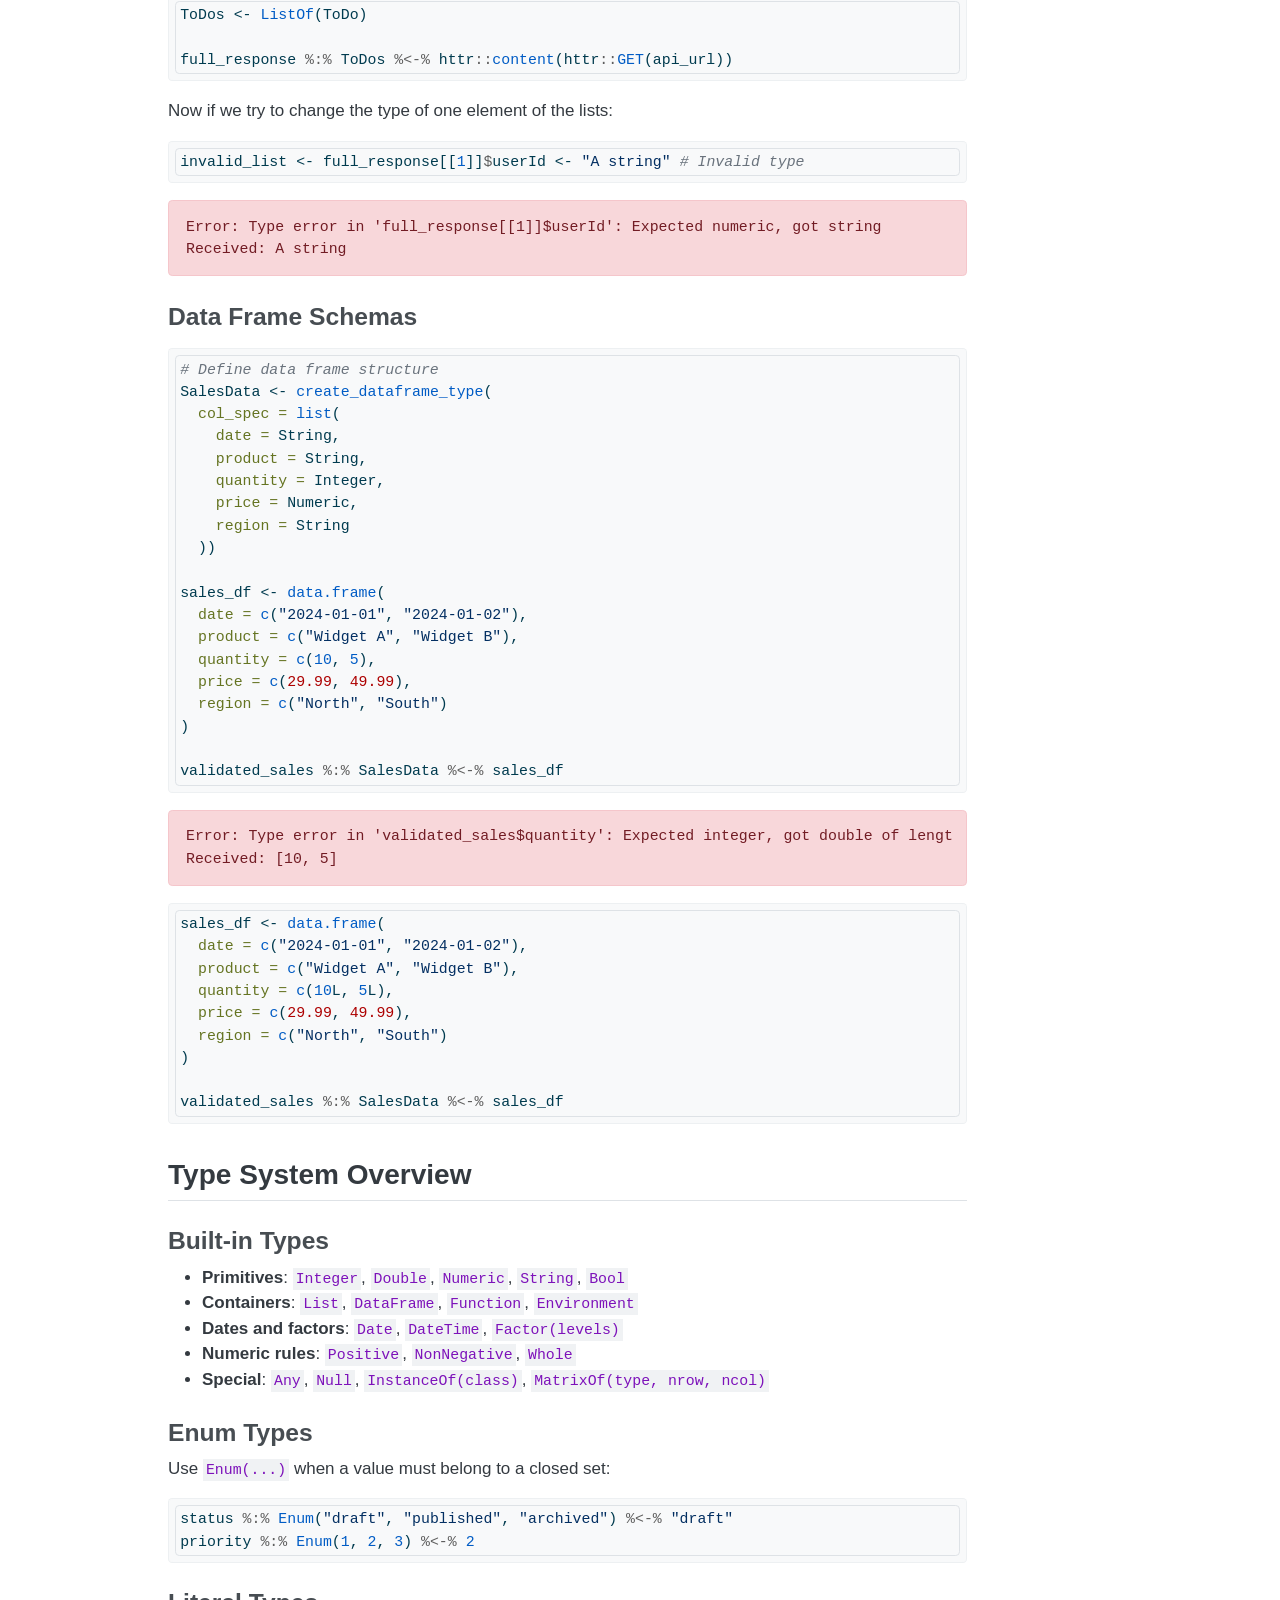
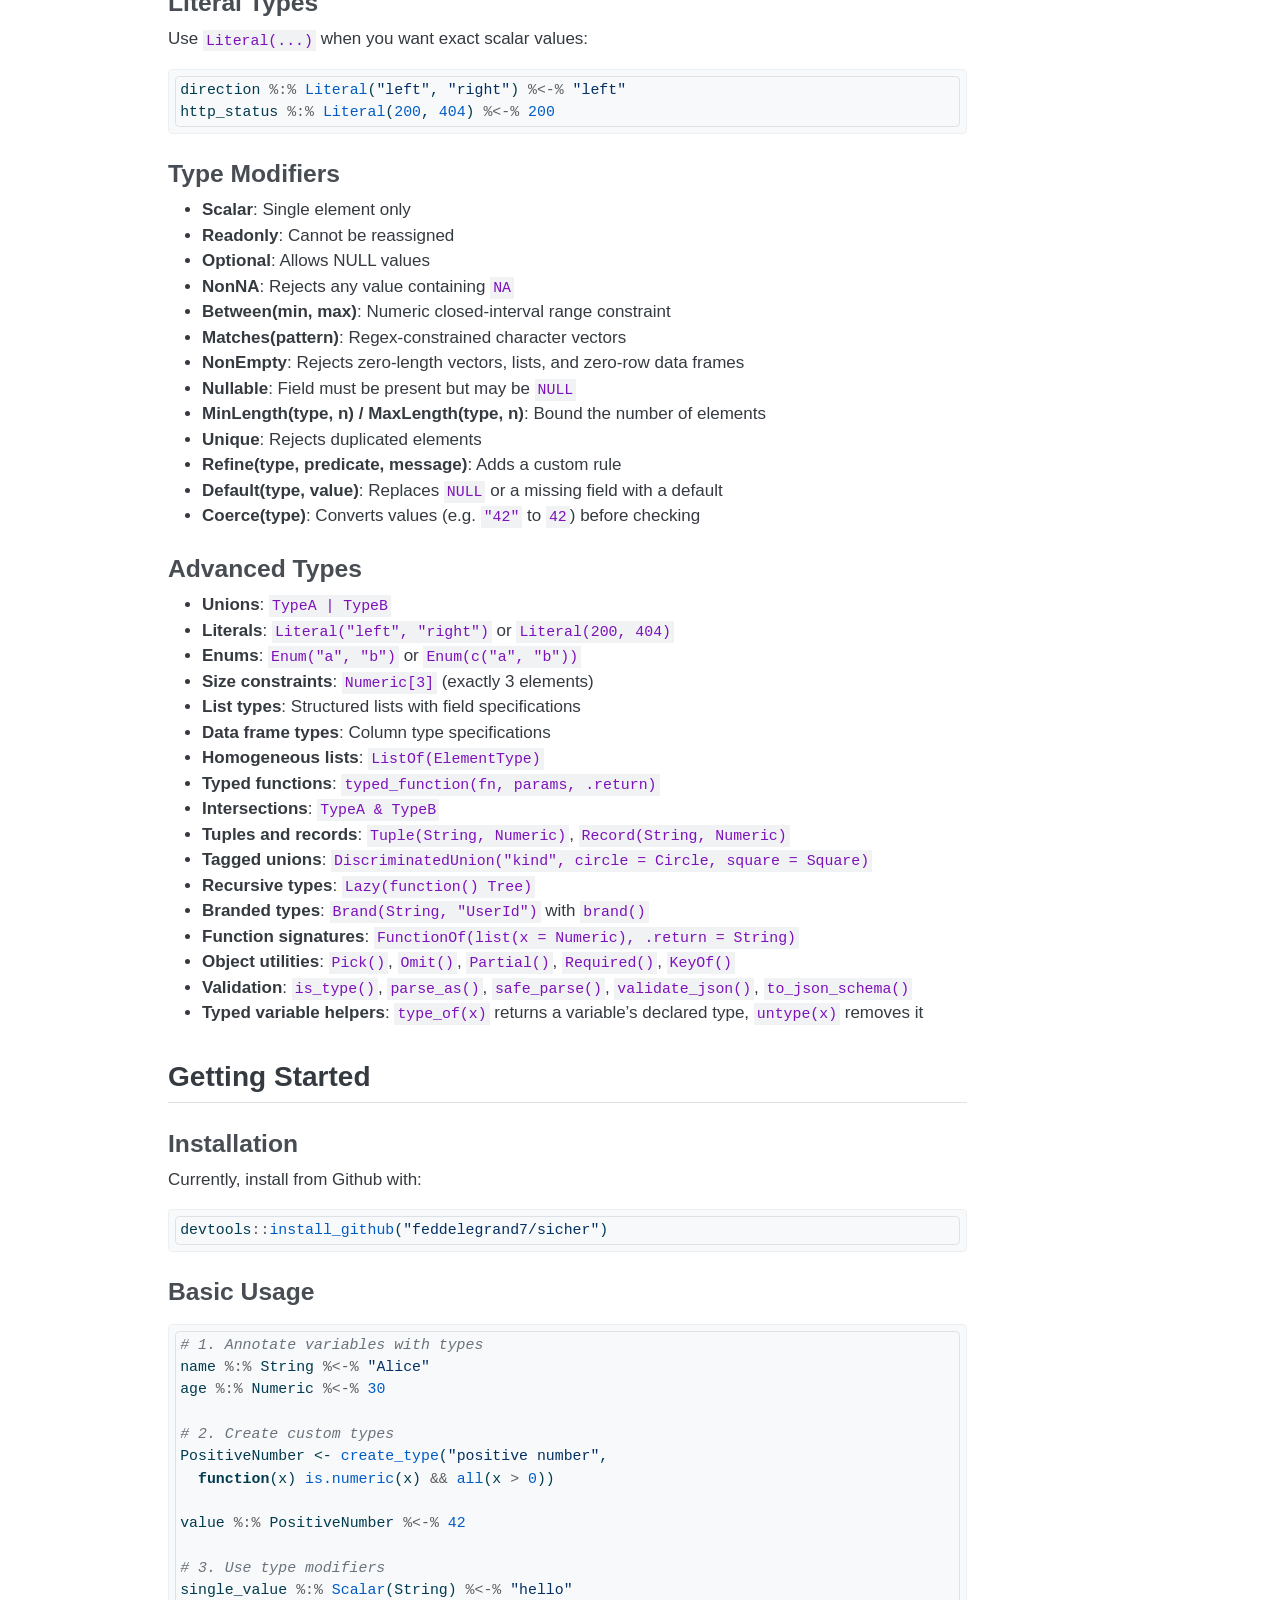
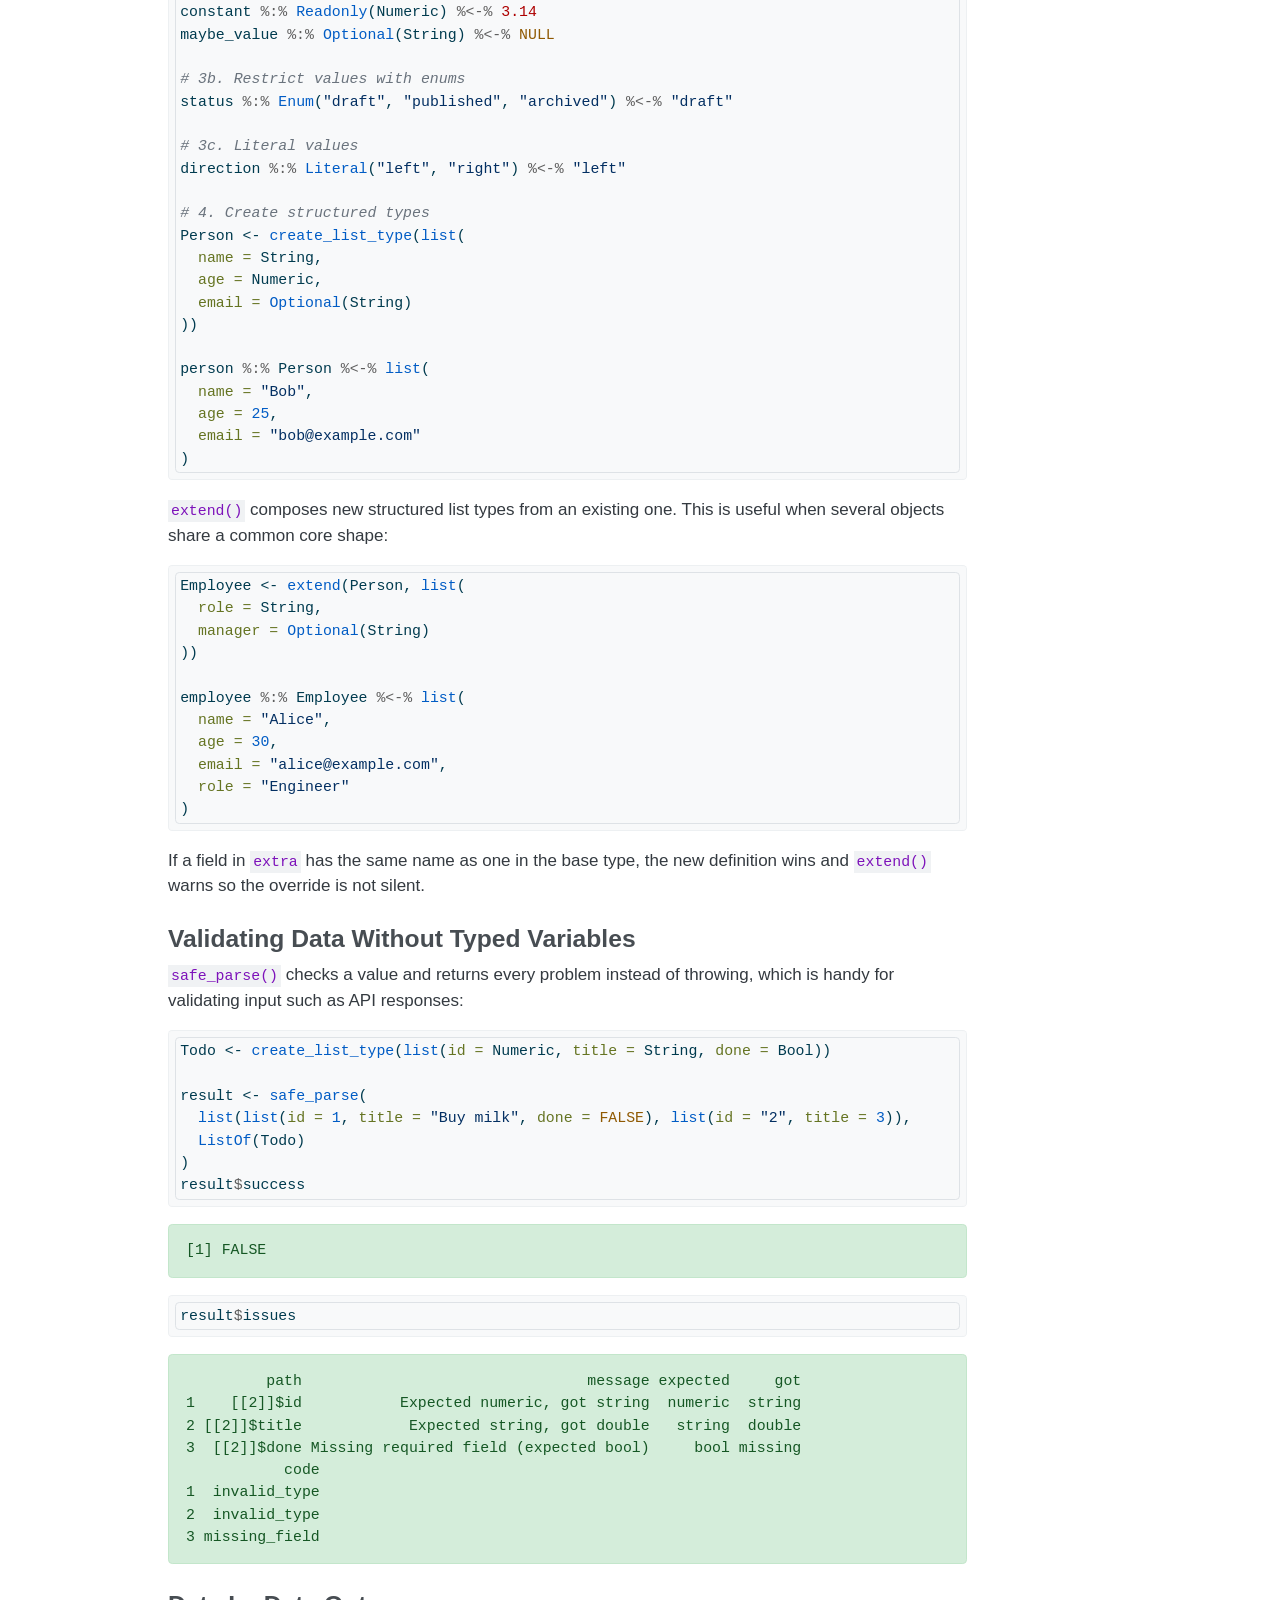
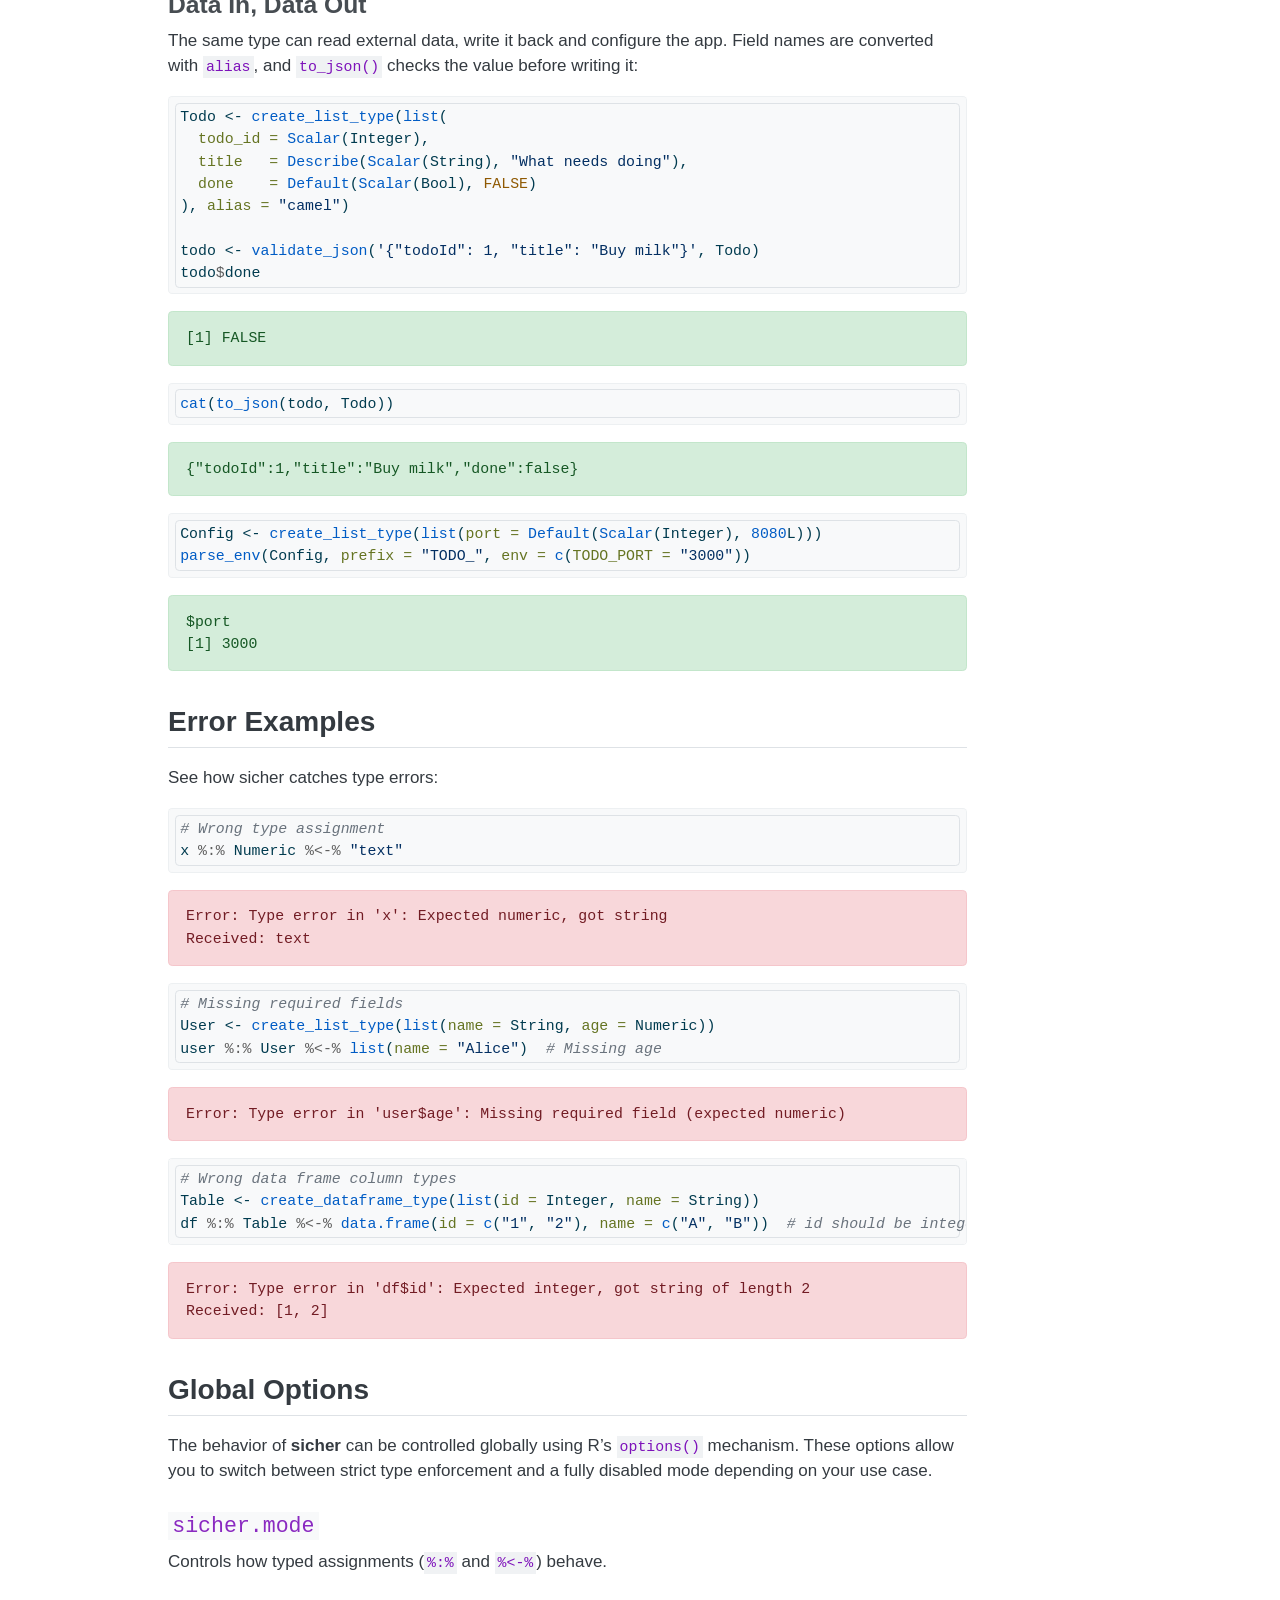
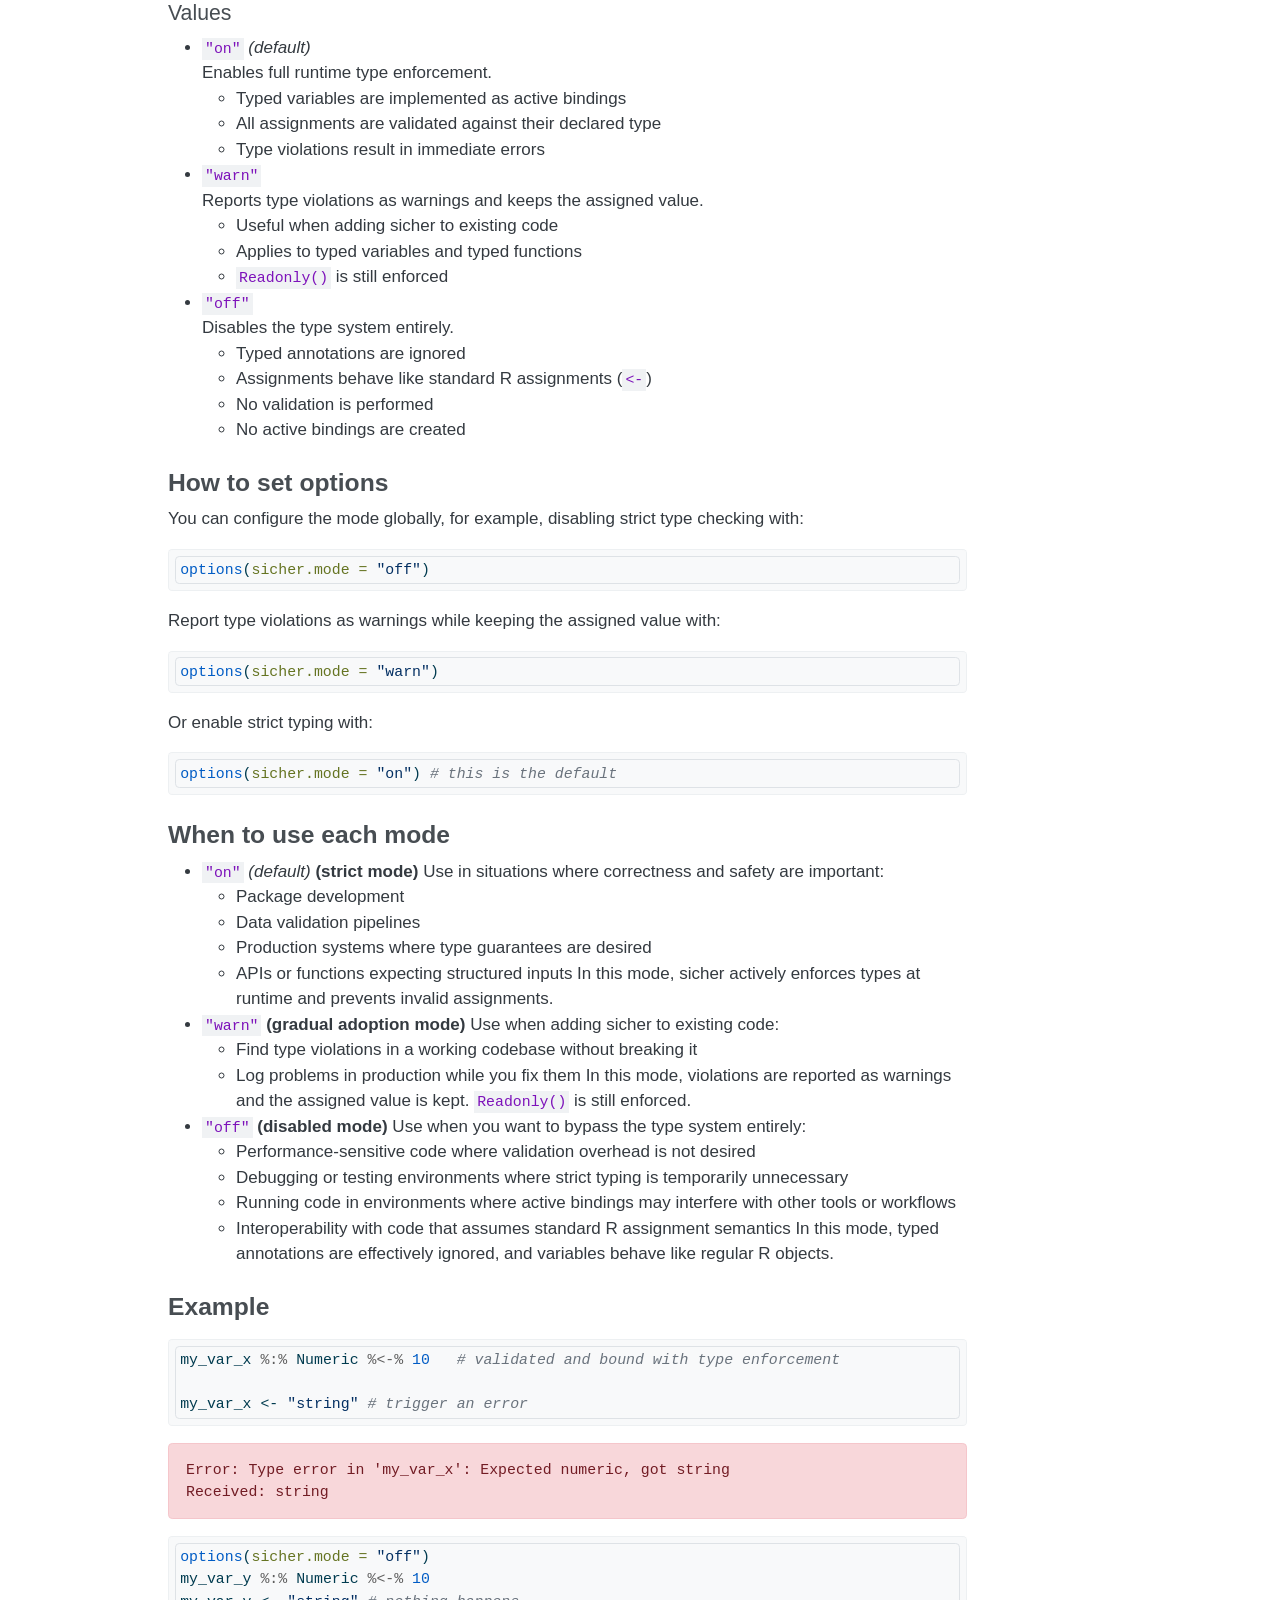
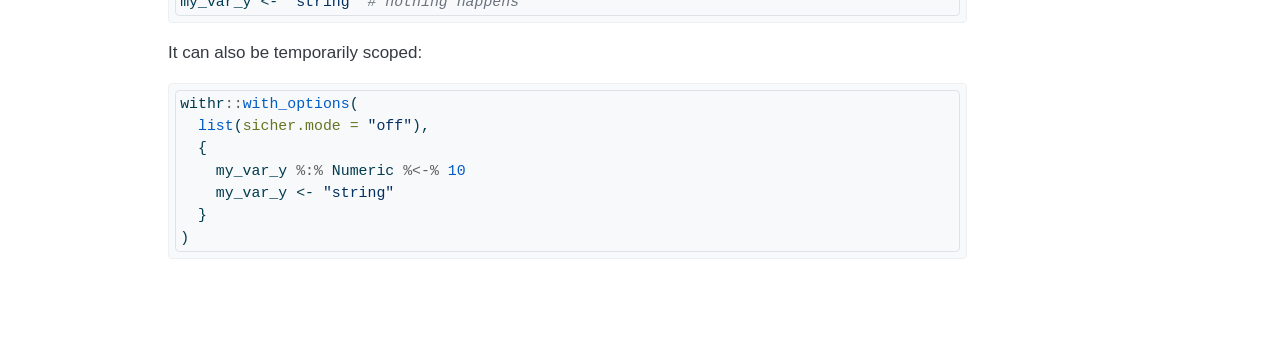
==== commit c9ee1672: "sicher 0.3.0: aliases, to_json, Describe and parse_env - Alias() and the `alias` argument of create_" ====
--- a/docs/index.html
+++ b/docs/index.html
@@ -187,6 +187,7 @@
   <li><a href="#installation" id="toc-installation" class="nav-link" data-scroll-target="#installation">Installation</a></li>
   <li><a href="#basic-usage" id="toc-basic-usage" class="nav-link" data-scroll-target="#basic-usage">Basic Usage</a></li>
   <li><a href="#validating-data-without-typed-variables" id="toc-validating-data-without-typed-variables" class="nav-link" data-scroll-target="#validating-data-without-typed-variables">Validating Data Without Typed Variables</a></li>
+  <li><a href="#data-in-data-out" id="toc-data-in-data-out" class="nav-link" data-scroll-target="#data-in-data-out">Data In, Data Out</a></li>
   </ul></li>
   <li><a href="#error-examples" id="toc-error-examples" class="nav-link" data-scroll-target="#error-examples">Error Examples</a></li>
   <li><a href="#global-options" id="toc-global-options" class="nav-link" data-scroll-target="#global-options">Global Options</a>
@@ -225,6 +226,9 @@
 <li><strong>Object Utilities</strong>: Derive schemas with <code>Pick()</code>, <code>Omit()</code>, <code>Partial()</code>, <code>Required()</code> and <code>KeyOf()</code></li>
 <li><strong>Data Validation</strong>: Check data without typed variables using <code>is_type()</code>, <code>parse_as()</code>, <code>safe_parse()</code> and <code>validate_json()</code>, and export types with <code>to_json_schema()</code></li>
 <li><strong>Transforming Types</strong>: Fill in defaults with <code>Default()</code> and convert values with <code>Coerce()</code></li>
+<li><strong>Field Aliases</strong>: Read <code>camelCase</code> (or any other) data into <code>snake_case</code> fields with <code>Alias()</code> and the <code>alias</code> argument, and write it back with <code>to_json()</code> and <code>dump_as()</code></li>
+<li><strong>Self-documenting Schemas</strong>: Add descriptions and examples with <code>Describe()</code> and export them with <code>to_json_schema()</code></li>
+<li><strong>Settings From the Environment</strong>: Read, convert and check configuration from environment variables with <code>parse_env()</code></li>
 <li><strong>Detailed Errors</strong>: Every problem is reported at once, with its location (e.g.&nbsp;<code>todos[[2]]$title</code>)</li>
 <li><strong>Zero Runtime Overhead</strong>: Types are checked only during assignment</li>
 <li><strong>Gradual Adoption</strong>: Add types incrementally to existing code</li>
@@ -661,30 +665,57 @@
 </div>
 </div>
 </section>
+<section id="data-in-data-out" class="level3">
+<h3 class="anchored" data-anchor-id="data-in-data-out">Data In, Data Out</h3>
+<p>The same type can read external data, write it back and configure the app. Field names are converted with <code>alias</code>, and <code>to_json()</code> checks the value before writing it:</p>
+<div class="cell">
+<div class="code-copy-outer-scaffold"><div class="sourceCode cell-code" id="cb45"><pre class="sourceCode r code-with-copy"><code class="sourceCode r"><span id="cb45-1"><a href="#cb45-1" aria-hidden="true" tabindex="-1"></a>Todo <span class="ot">&lt;-</span> <span class="fu">create_list_type</span>(<span class="fu">list</span>(</span>
+<span id="cb45-2"><a href="#cb45-2" aria-hidden="true" tabindex="-1"></a>  <span class="at">todo_id =</span> <span class="fu">Scalar</span>(Integer),</span>
+<span id="cb45-3"><a href="#cb45-3" aria-hidden="true" tabindex="-1"></a>  <span class="at">title   =</span> <span class="fu">Describe</span>(<span class="fu">Scalar</span>(String), <span class="st">"What needs doing"</span>),</span>
+<span id="cb45-4"><a href="#cb45-4" aria-hidden="true" tabindex="-1"></a>  <span class="at">done    =</span> <span class="fu">Default</span>(<span class="fu">Scalar</span>(Bool), <span class="cn">FALSE</span>)</span>
+<span id="cb45-5"><a href="#cb45-5" aria-hidden="true" tabindex="-1"></a>), <span class="at">alias =</span> <span class="st">"camel"</span>)</span>
+<span id="cb45-6"><a href="#cb45-6" aria-hidden="true" tabindex="-1"></a></span>
+<span id="cb45-7"><a href="#cb45-7" aria-hidden="true" tabindex="-1"></a>todo <span class="ot">&lt;-</span> <span class="fu">validate_json</span>(<span class="st">'{"todoId": 1, "title": "Buy milk"}'</span>, Todo)</span>
+<span id="cb45-8"><a href="#cb45-8" aria-hidden="true" tabindex="-1"></a>todo<span class="sc">$</span>done</span></code></pre></div><button title="Copy to Clipboard" class="code-copy-button"><i class="bi"></i></button></div>
+<div class="cell-output cell-output-stdout">
+<pre><code>[1] FALSE</code></pre>
+</div>
+<div class="code-copy-outer-scaffold"><div class="sourceCode cell-code" id="cb47"><pre class="sourceCode r code-with-copy"><code class="sourceCode r"><span id="cb47-1"><a href="#cb47-1" aria-hidden="true" tabindex="-1"></a><span class="fu">cat</span>(<span class="fu">to_json</span>(todo, Todo))</span></code></pre></div><button title="Copy to Clipboard" class="code-copy-button"><i class="bi"></i></button></div>
+<div class="cell-output cell-output-stdout">
+<pre><code>{"todoId":1,"title":"Buy milk","done":false}</code></pre>
+</div>
+<div class="code-copy-outer-scaffold"><div class="sourceCode cell-code" id="cb49"><pre class="sourceCode r code-with-copy"><code class="sourceCode r"><span id="cb49-1"><a href="#cb49-1" aria-hidden="true" tabindex="-1"></a>Config <span class="ot">&lt;-</span> <span class="fu">create_list_type</span>(<span class="fu">list</span>(<span class="at">port =</span> <span class="fu">Default</span>(<span class="fu">Scalar</span>(Integer), <span class="dv">8080</span>L)))</span>
+<span id="cb49-2"><a href="#cb49-2" aria-hidden="true" tabindex="-1"></a><span class="fu">parse_env</span>(Config, <span class="at">prefix =</span> <span class="st">"TODO_"</span>, <span class="at">env =</span> <span class="fu">c</span>(<span class="at">TODO_PORT =</span> <span class="st">"3000"</span>))</span></code></pre></div><button title="Copy to Clipboard" class="code-copy-button"><i class="bi"></i></button></div>
+<div class="cell-output cell-output-stdout">
+<pre><code>$port
+[1] 3000</code></pre>
+</div>
+</div>
+</section>
 </section>
 <section id="error-examples" class="level2">
 <h2 class="anchored" data-anchor-id="error-examples">Error Examples</h2>
 <p>See how sicher catches type errors:</p>
 <div class="cell">
-<div class="code-copy-outer-scaffold"><div class="sourceCode cell-code" id="cb45"><pre class="sourceCode r code-with-copy"><code class="sourceCode r"><span id="cb45-1"><a href="#cb45-1" aria-hidden="true" tabindex="-1"></a><span class="co"># Wrong type assignment</span></span>
-<span id="cb45-2"><a href="#cb45-2" aria-hidden="true" tabindex="-1"></a>x <span class="sc">%:%</span> Numeric <span class="sc">%&lt;-%</span> <span class="st">"text"</span></span></code></pre></div><button title="Copy to Clipboard" class="code-copy-button"><i class="bi"></i></button></div>
+<div class="code-copy-outer-scaffold"><div class="sourceCode cell-code" id="cb51"><pre class="sourceCode r code-with-copy"><code class="sourceCode r"><span id="cb51-1"><a href="#cb51-1" aria-hidden="true" tabindex="-1"></a><span class="co"># Wrong type assignment</span></span>
+<span id="cb51-2"><a href="#cb51-2" aria-hidden="true" tabindex="-1"></a>x <span class="sc">%:%</span> Numeric <span class="sc">%&lt;-%</span> <span class="st">"text"</span></span></code></pre></div><button title="Copy to Clipboard" class="code-copy-button"><i class="bi"></i></button></div>
 <div class="cell-output cell-output-error">
 <pre><code>Error: Type error in 'x': Expected numeric, got string
 Received: text</code></pre>
 </div>
 </div>
 <div class="cell">
-<div class="code-copy-outer-scaffold"><div class="sourceCode cell-code" id="cb47"><pre class="sourceCode r code-with-copy"><code class="sourceCode r"><span id="cb47-1"><a href="#cb47-1" aria-hidden="true" tabindex="-1"></a><span class="co"># Missing required fields</span></span>
-<span id="cb47-2"><a href="#cb47-2" aria-hidden="true" tabindex="-1"></a>User <span class="ot">&lt;-</span> <span class="fu">create_list_type</span>(<span class="fu">list</span>(<span class="at">name =</span> String, <span class="at">age =</span> Numeric))</span>
-<span id="cb47-3"><a href="#cb47-3" aria-hidden="true" tabindex="-1"></a>user <span class="sc">%:%</span> User <span class="sc">%&lt;-%</span> <span class="fu">list</span>(<span class="at">name =</span> <span class="st">"Alice"</span>)  <span class="co"># Missing age</span></span></code></pre></div><button title="Copy to Clipboard" class="code-copy-button"><i class="bi"></i></button></div>
+<div class="code-copy-outer-scaffold"><div class="sourceCode cell-code" id="cb53"><pre class="sourceCode r code-with-copy"><code class="sourceCode r"><span id="cb53-1"><a href="#cb53-1" aria-hidden="true" tabindex="-1"></a><span class="co"># Missing required fields</span></span>
+<span id="cb53-2"><a href="#cb53-2" aria-hidden="true" tabindex="-1"></a>User <span class="ot">&lt;-</span> <span class="fu">create_list_type</span>(<span class="fu">list</span>(<span class="at">name =</span> String, <span class="at">age =</span> Numeric))</span>
+<span id="cb53-3"><a href="#cb53-3" aria-hidden="true" tabindex="-1"></a>user <span class="sc">%:%</span> User <span class="sc">%&lt;-%</span> <span class="fu">list</span>(<span class="at">name =</span> <span class="st">"Alice"</span>)  <span class="co"># Missing age</span></span></code></pre></div><button title="Copy to Clipboard" class="code-copy-button"><i class="bi"></i></button></div>
 <div class="cell-output cell-output-error">
 <pre><code>Error: Type error in 'user$age': Missing required field (expected numeric)</code></pre>
 </div>
 </div>
 <div class="cell">
-<div class="code-copy-outer-scaffold"><div class="sourceCode cell-code" id="cb49"><pre class="sourceCode r code-with-copy"><code class="sourceCode r"><span id="cb49-1"><a href="#cb49-1" aria-hidden="true" tabindex="-1"></a><span class="co"># Wrong data frame column types</span></span>
-<span id="cb49-2"><a href="#cb49-2" aria-hidden="true" tabindex="-1"></a>Table <span class="ot">&lt;-</span> <span class="fu">create_dataframe_type</span>(<span class="fu">list</span>(<span class="at">id =</span> Integer, <span class="at">name =</span> String))</span>
-<span id="cb49-3"><a href="#cb49-3" aria-hidden="true" tabindex="-1"></a>df <span class="sc">%:%</span> Table <span class="sc">%&lt;-%</span> <span class="fu">data.frame</span>(<span class="at">id =</span> <span class="fu">c</span>(<span class="st">"1"</span>, <span class="st">"2"</span>), <span class="at">name =</span> <span class="fu">c</span>(<span class="st">"A"</span>, <span class="st">"B"</span>))  <span class="co"># id should be integer</span></span></code></pre></div><button title="Copy to Clipboard" class="code-copy-button"><i class="bi"></i></button></div>
+<div class="code-copy-outer-scaffold"><div class="sourceCode cell-code" id="cb55"><pre class="sourceCode r code-with-copy"><code class="sourceCode r"><span id="cb55-1"><a href="#cb55-1" aria-hidden="true" tabindex="-1"></a><span class="co"># Wrong data frame column types</span></span>
+<span id="cb55-2"><a href="#cb55-2" aria-hidden="true" tabindex="-1"></a>Table <span class="ot">&lt;-</span> <span class="fu">create_dataframe_type</span>(<span class="fu">list</span>(<span class="at">id =</span> Integer, <span class="at">name =</span> String))</span>
+<span id="cb55-3"><a href="#cb55-3" aria-hidden="true" tabindex="-1"></a>df <span class="sc">%:%</span> Table <span class="sc">%&lt;-%</span> <span class="fu">data.frame</span>(<span class="at">id =</span> <span class="fu">c</span>(<span class="st">"1"</span>, <span class="st">"2"</span>), <span class="at">name =</span> <span class="fu">c</span>(<span class="st">"A"</span>, <span class="st">"B"</span>))  <span class="co"># id should be integer</span></span></code></pre></div><button title="Copy to Clipboard" class="code-copy-button"><i class="bi"></i></button></div>
 <div class="cell-output cell-output-error">
 <pre><code>Error: Type error in 'df$id': Expected integer, got string of length 2
 Received: [1, 2]</code></pre>
@@ -736,15 +767,15 @@
 <h3 class="anchored" data-anchor-id="how-to-set-options">How to set options</h3>
 <p>You can configure the mode globally, for example, disabling strict type checking with:</p>
 <div class="cell">
-<div class="code-copy-outer-scaffold"><div class="sourceCode cell-code" id="cb51"><pre class="sourceCode r code-with-copy"><code class="sourceCode r"><span id="cb51-1"><a href="#cb51-1" aria-hidden="true" tabindex="-1"></a><span class="fu">options</span>(<span class="at">sicher.mode =</span> <span class="st">"off"</span>)</span></code></pre></div><button title="Copy to Clipboard" class="code-copy-button"><i class="bi"></i></button></div>
+<div class="code-copy-outer-scaffold"><div class="sourceCode cell-code" id="cb57"><pre class="sourceCode r code-with-copy"><code class="sourceCode r"><span id="cb57-1"><a href="#cb57-1" aria-hidden="true" tabindex="-1"></a><span class="fu">options</span>(<span class="at">sicher.mode =</span> <span class="st">"off"</span>)</span></code></pre></div><button title="Copy to Clipboard" class="code-copy-button"><i class="bi"></i></button></div>
 </div>
 <p>Report type violations as warnings while keeping the assigned value with:</p>
 <div class="cell">
-<div class="code-copy-outer-scaffold"><div class="sourceCode cell-code" id="cb52"><pre class="sourceCode r code-with-copy"><code class="sourceCode r"><span id="cb52-1"><a href="#cb52-1" aria-hidden="true" tabindex="-1"></a><span class="fu">options</span>(<span class="at">sicher.mode =</span> <span class="st">"warn"</span>)</span></code></pre></div><button title="Copy to Clipboard" class="code-copy-button"><i class="bi"></i></button></div>
+<div class="code-copy-outer-scaffold"><div class="sourceCode cell-code" id="cb58"><pre class="sourceCode r code-with-copy"><code class="sourceCode r"><span id="cb58-1"><a href="#cb58-1" aria-hidden="true" tabindex="-1"></a><span class="fu">options</span>(<span class="at">sicher.mode =</span> <span class="st">"warn"</span>)</span></code></pre></div><button title="Copy to Clipboard" class="code-copy-button"><i class="bi"></i></button></div>
 </div>
 <p>Or enable strict typing with:</p>
 <div class="cell">
-<div class="code-copy-outer-scaffold"><div class="sourceCode cell-code" id="cb53"><pre class="sourceCode r code-with-copy"><code class="sourceCode r"><span id="cb53-1"><a href="#cb53-1" aria-hidden="true" tabindex="-1"></a><span class="fu">options</span>(<span class="at">sicher.mode =</span> <span class="st">"on"</span>) <span class="co"># this is the default</span></span></code></pre></div><button title="Copy to Clipboard" class="code-copy-button"><i class="bi"></i></button></div>
+<div class="code-copy-outer-scaffold"><div class="sourceCode cell-code" id="cb59"><pre class="sourceCode r code-with-copy"><code class="sourceCode r"><span id="cb59-1"><a href="#cb59-1" aria-hidden="true" tabindex="-1"></a><span class="fu">options</span>(<span class="at">sicher.mode =</span> <span class="st">"on"</span>) <span class="co"># this is the default</span></span></code></pre></div><button title="Copy to Clipboard" class="code-copy-button"><i class="bi"></i></button></div>
 </div>
 </section>
 <section id="when-to-use-each-mode" class="level3">
@@ -774,28 +805,28 @@
 <section id="example" class="level3">
 <h3 class="anchored" data-anchor-id="example">Example</h3>
 <div class="cell">
-<div class="code-copy-outer-scaffold"><div class="sourceCode cell-code" id="cb54"><pre class="sourceCode r code-with-copy"><code class="sourceCode r"><span id="cb54-1"><a href="#cb54-1" aria-hidden="true" tabindex="-1"></a>my_var_x <span class="sc">%:%</span> Numeric <span class="sc">%&lt;-%</span> <span class="dv">10</span>   <span class="co"># validated and bound with type enforcement</span></span>
-<span id="cb54-2"><a href="#cb54-2" aria-hidden="true" tabindex="-1"></a></span>
-<span id="cb54-3"><a href="#cb54-3" aria-hidden="true" tabindex="-1"></a>my_var_x <span class="ot">&lt;-</span> <span class="st">"string"</span> <span class="co"># trigger an error</span></span></code></pre></div><button title="Copy to Clipboard" class="code-copy-button"><i class="bi"></i></button></div>
+<div class="code-copy-outer-scaffold"><div class="sourceCode cell-code" id="cb60"><pre class="sourceCode r code-with-copy"><code class="sourceCode r"><span id="cb60-1"><a href="#cb60-1" aria-hidden="true" tabindex="-1"></a>my_var_x <span class="sc">%:%</span> Numeric <span class="sc">%&lt;-%</span> <span class="dv">10</span>   <span class="co"># validated and bound with type enforcement</span></span>
+<span id="cb60-2"><a href="#cb60-2" aria-hidden="true" tabindex="-1"></a></span>
+<span id="cb60-3"><a href="#cb60-3" aria-hidden="true" tabindex="-1"></a>my_var_x <span class="ot">&lt;-</span> <span class="st">"string"</span> <span class="co"># trigger an error</span></span></code></pre></div><button title="Copy to Clipboard" class="code-copy-button"><i class="bi"></i></button></div>
 <div class="cell-output cell-output-error">
 <pre><code>Error: Type error in 'my_var_x': Expected numeric, got string
 Received: string</code></pre>
 </div>
 </div>
 <div class="cell">
-<div class="code-copy-outer-scaffold"><div class="sourceCode cell-code" id="cb56"><pre class="sourceCode r code-with-copy"><code class="sourceCode r"><span id="cb56-1"><a href="#cb56-1" aria-hidden="true" tabindex="-1"></a><span class="fu">options</span>(<span class="at">sicher.mode =</span> <span class="st">"off"</span>)</span>
-<span id="cb56-2"><a href="#cb56-2" aria-hidden="true" tabindex="-1"></a>my_var_y <span class="sc">%:%</span> Numeric <span class="sc">%&lt;-%</span> <span class="dv">10</span> </span>
-<span id="cb56-3"><a href="#cb56-3" aria-hidden="true" tabindex="-1"></a>my_var_y <span class="ot">&lt;-</span> <span class="st">"string"</span> <span class="co"># nothing happens</span></span></code></pre></div><button title="Copy to Clipboard" class="code-copy-button"><i class="bi"></i></button></div>
+<div class="code-copy-outer-scaffold"><div class="sourceCode cell-code" id="cb62"><pre class="sourceCode r code-with-copy"><code class="sourceCode r"><span id="cb62-1"><a href="#cb62-1" aria-hidden="true" tabindex="-1"></a><span class="fu">options</span>(<span class="at">sicher.mode =</span> <span class="st">"off"</span>)</span>
+<span id="cb62-2"><a href="#cb62-2" aria-hidden="true" tabindex="-1"></a>my_var_y <span class="sc">%:%</span> Numeric <span class="sc">%&lt;-%</span> <span class="dv">10</span> </span>
+<span id="cb62-3"><a href="#cb62-3" aria-hidden="true" tabindex="-1"></a>my_var_y <span class="ot">&lt;-</span> <span class="st">"string"</span> <span class="co"># nothing happens</span></span></code></pre></div><button title="Copy to Clipboard" class="code-copy-button"><i class="bi"></i></button></div>
 </div>
 <p>It can also be temporarily scoped:</p>
 <div class="cell">
-<div class="code-copy-outer-scaffold"><div class="sourceCode cell-code" id="cb57"><pre class="sourceCode r code-with-copy"><code class="sourceCode r"><span id="cb57-1"><a href="#cb57-1" aria-hidden="true" tabindex="-1"></a>withr<span class="sc">::</span><span class="fu">with_options</span>(</span>
-<span id="cb57-2"><a href="#cb57-2" aria-hidden="true" tabindex="-1"></a>  <span class="fu">list</span>(<span class="at">sicher.mode =</span> <span class="st">"off"</span>),</span>
-<span id="cb57-3"><a href="#cb57-3" aria-hidden="true" tabindex="-1"></a>  {</span>
-<span id="cb57-4"><a href="#cb57-4" aria-hidden="true" tabindex="-1"></a>    my_var_y <span class="sc">%:%</span> Numeric <span class="sc">%&lt;-%</span> <span class="dv">10</span></span>
-<span id="cb57-5"><a href="#cb57-5" aria-hidden="true" tabindex="-1"></a>    my_var_y <span class="ot">&lt;-</span> <span class="st">"string"</span></span>
-<span id="cb57-6"><a href="#cb57-6" aria-hidden="true" tabindex="-1"></a>  }</span>
-<span id="cb57-7"><a href="#cb57-7" aria-hidden="true" tabindex="-1"></a>)</span></code></pre></div><button title="Copy to Clipboard" class="code-copy-button"><i class="bi"></i></button></div>
+<div class="code-copy-outer-scaffold"><div class="sourceCode cell-code" id="cb63"><pre class="sourceCode r code-with-copy"><code class="sourceCode r"><span id="cb63-1"><a href="#cb63-1" aria-hidden="true" tabindex="-1"></a>withr<span class="sc">::</span><span class="fu">with_options</span>(</span>
+<span id="cb63-2"><a href="#cb63-2" aria-hidden="true" tabindex="-1"></a>  <span class="fu">list</span>(<span class="at">sicher.mode =</span> <span class="st">"off"</span>),</span>
+<span id="cb63-3"><a href="#cb63-3" aria-hidden="true" tabindex="-1"></a>  {</span>
+<span id="cb63-4"><a href="#cb63-4" aria-hidden="true" tabindex="-1"></a>    my_var_y <span class="sc">%:%</span> Numeric <span class="sc">%&lt;-%</span> <span class="dv">10</span></span>
+<span id="cb63-5"><a href="#cb63-5" aria-hidden="true" tabindex="-1"></a>    my_var_y <span class="ot">&lt;-</span> <span class="st">"string"</span></span>
+<span id="cb63-6"><a href="#cb63-6" aria-hidden="true" tabindex="-1"></a>  }</span>
+<span id="cb63-7"><a href="#cb63-7" aria-hidden="true" tabindex="-1"></a>)</span></code></pre></div><button title="Copy to Clipboard" class="code-copy-button"><i class="bi"></i></button></div>
 </div>
 
 
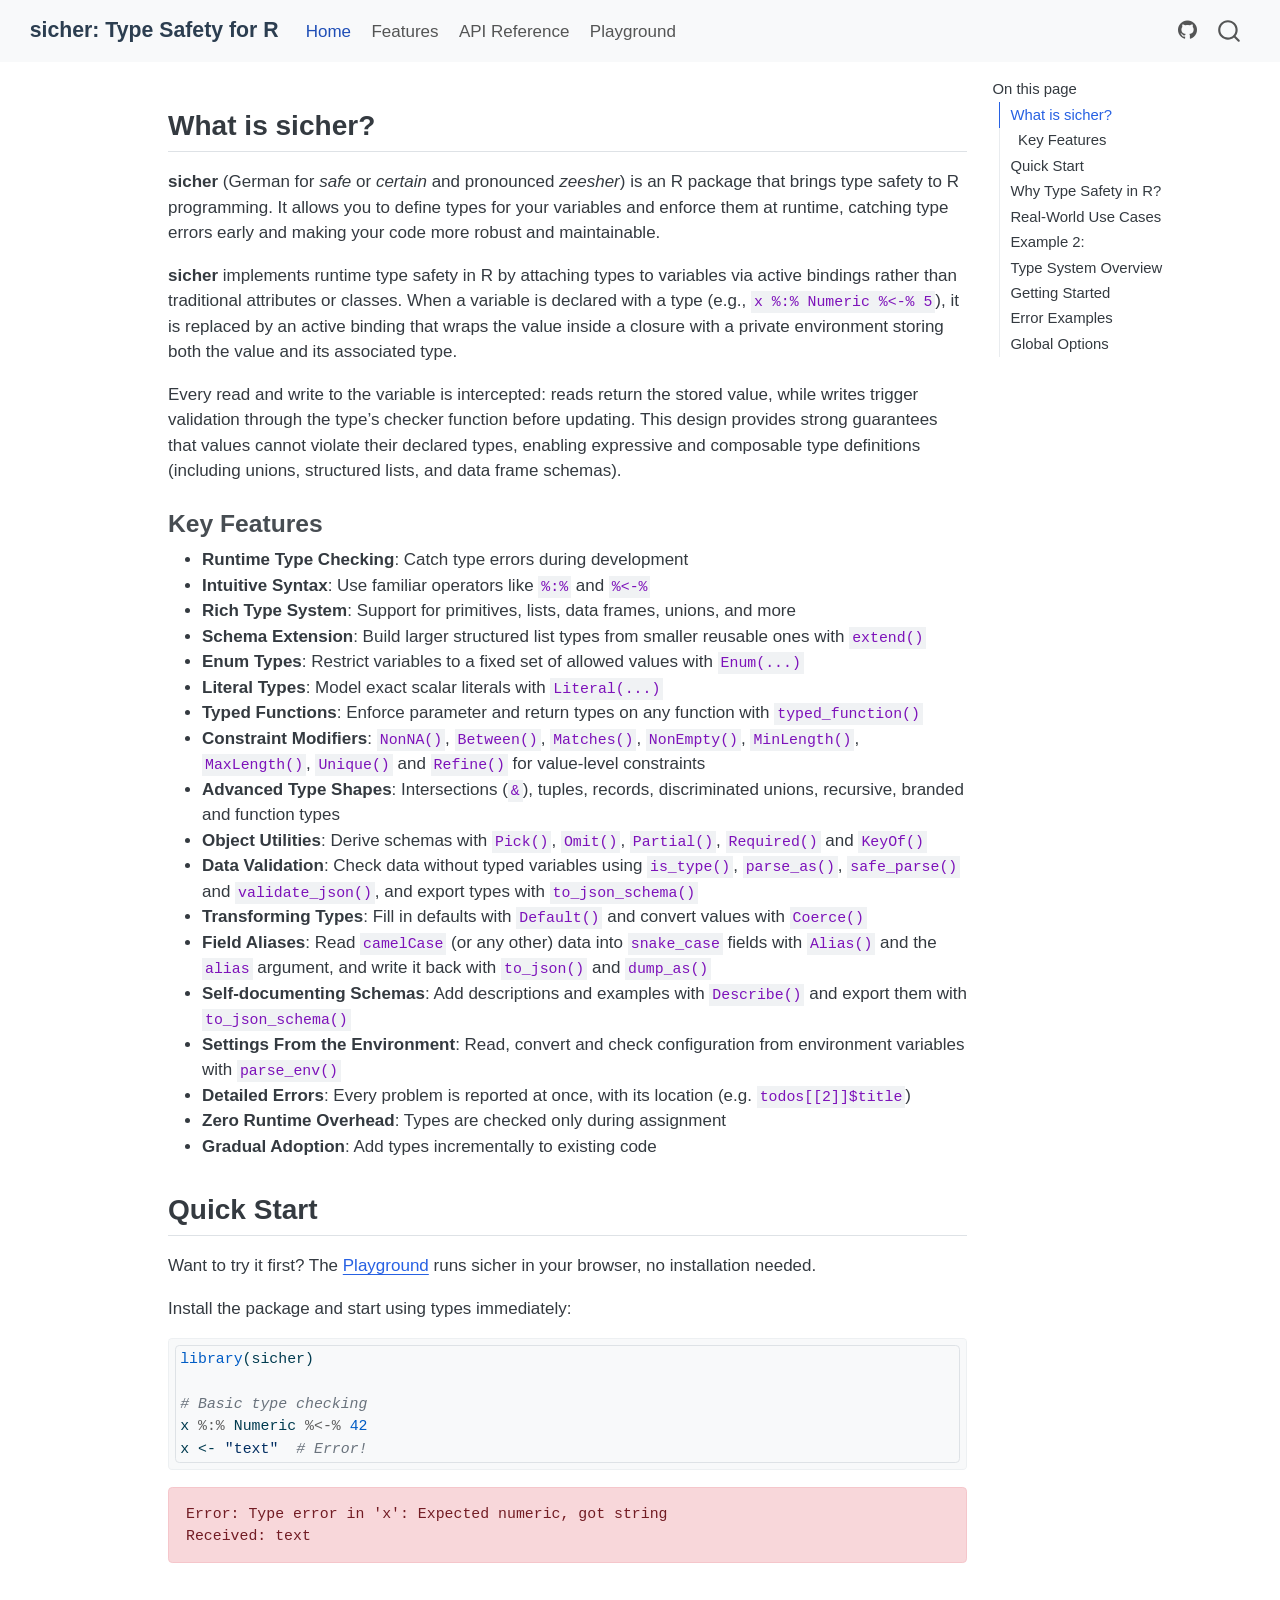
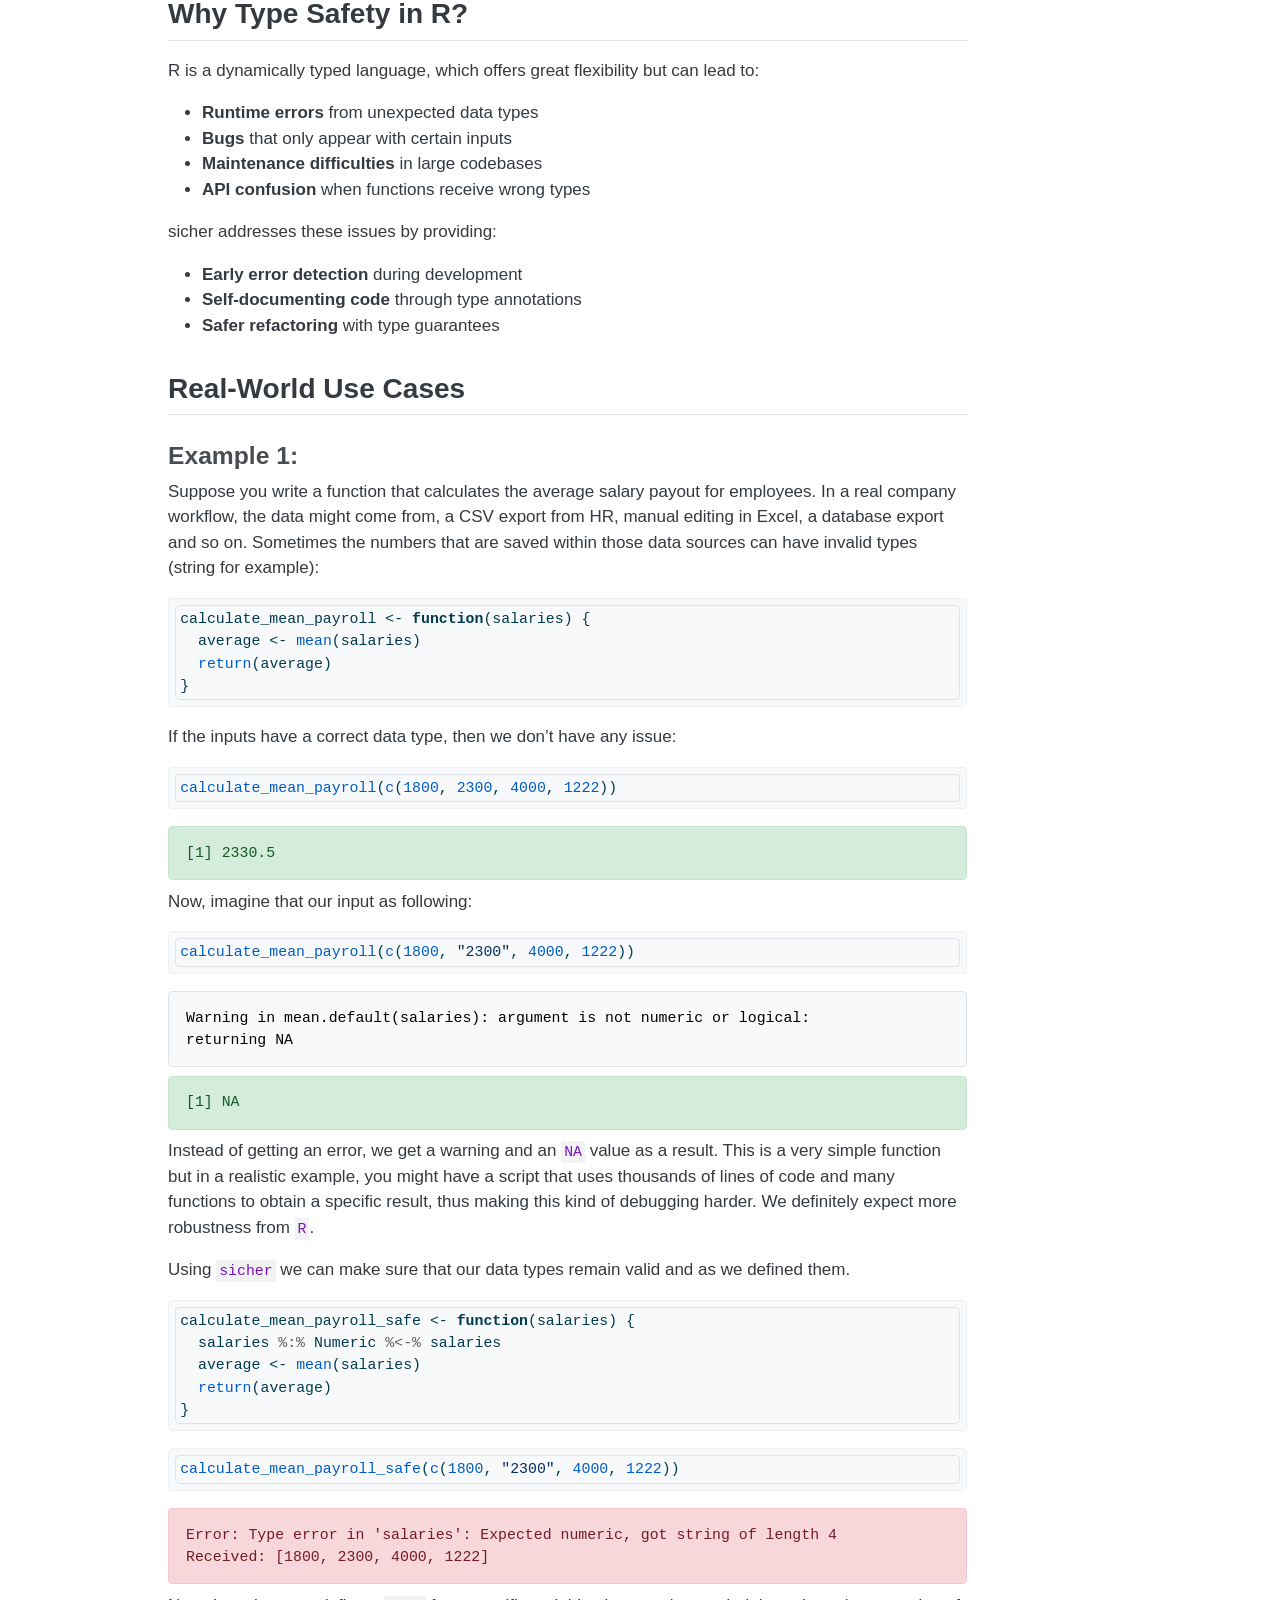
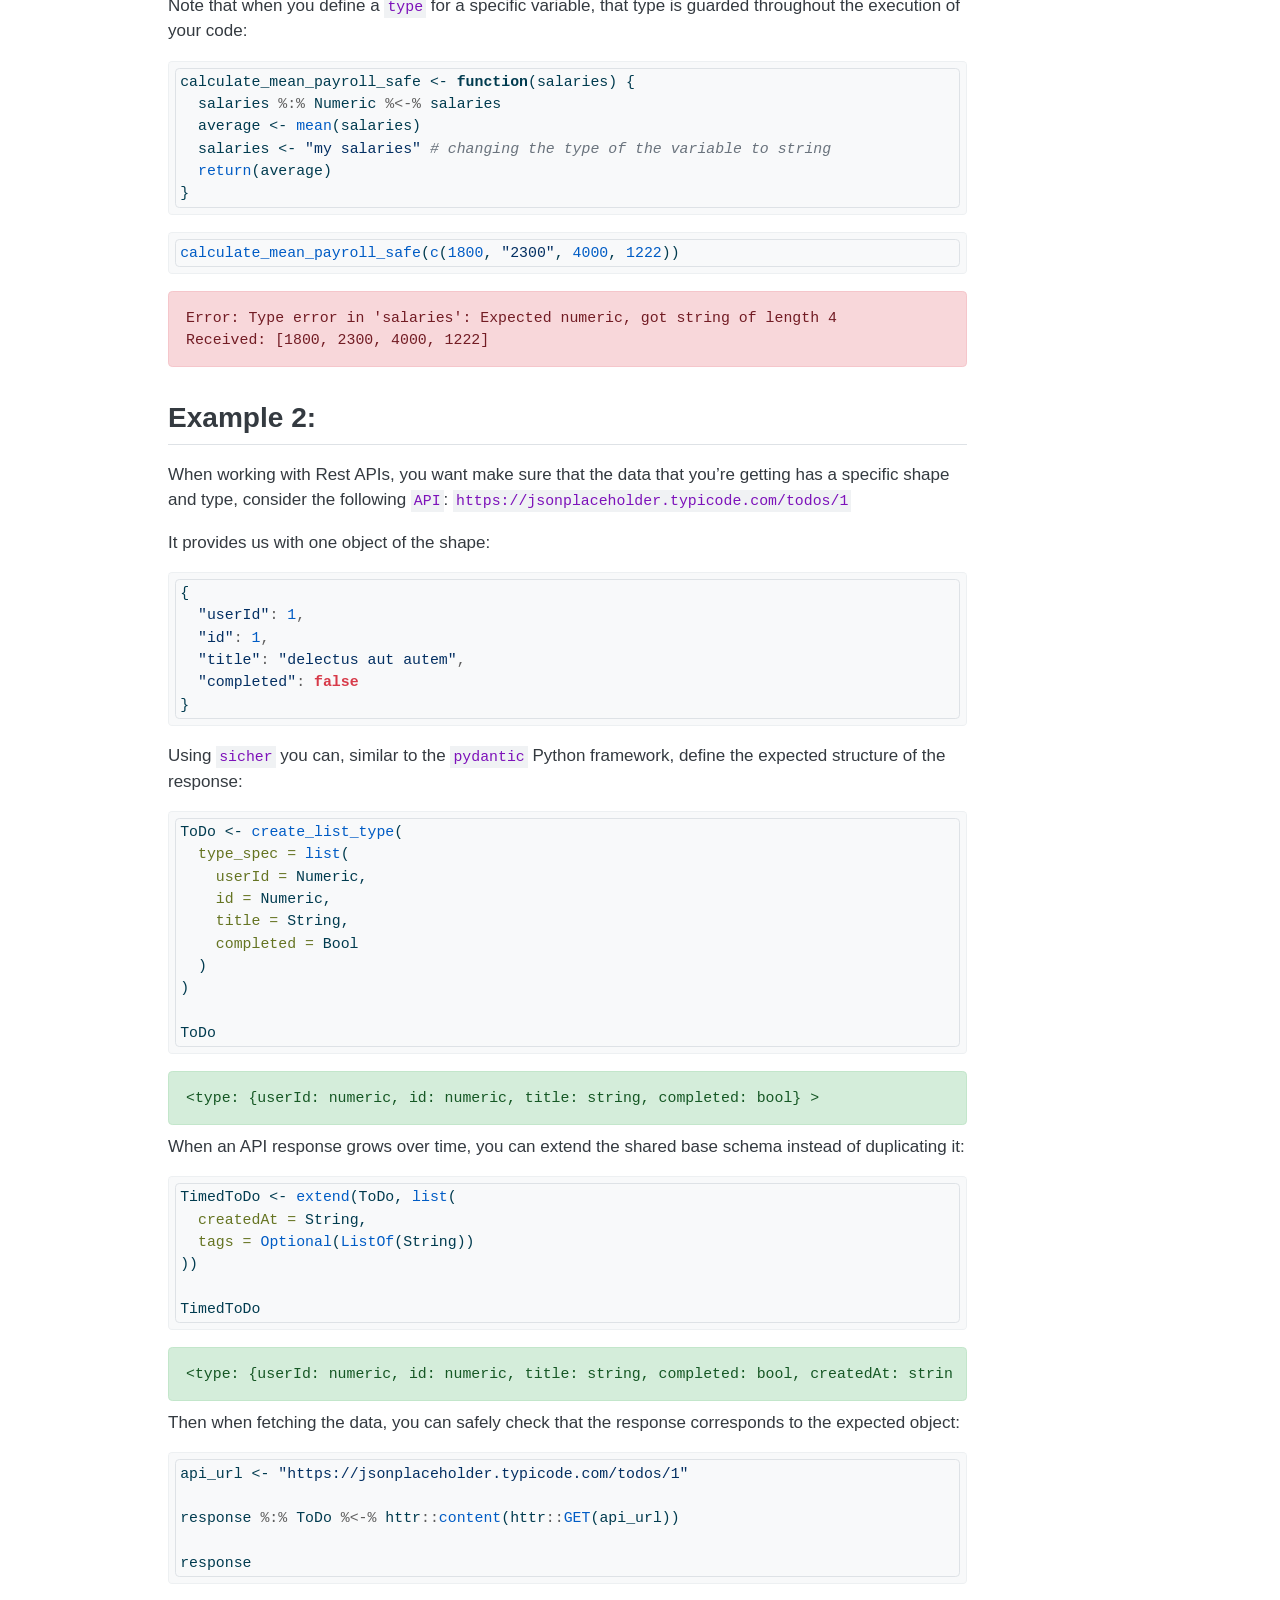
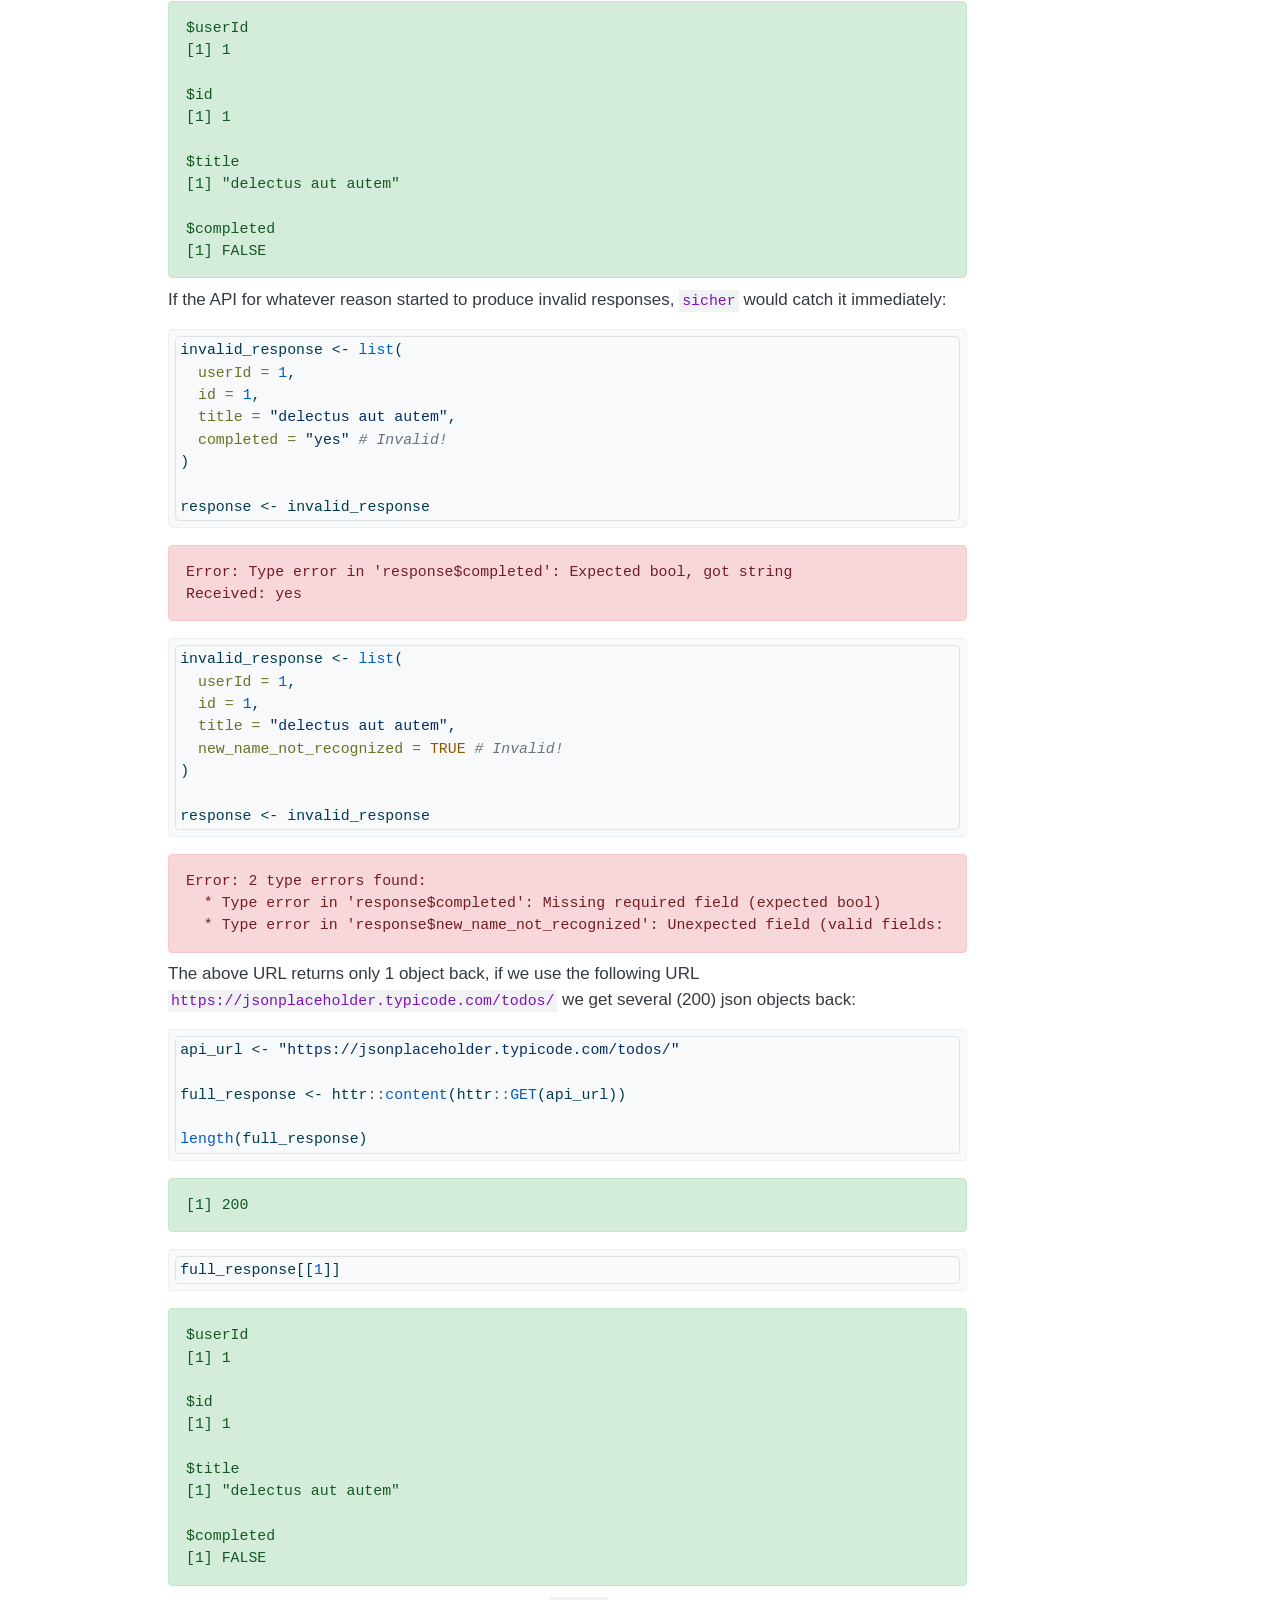
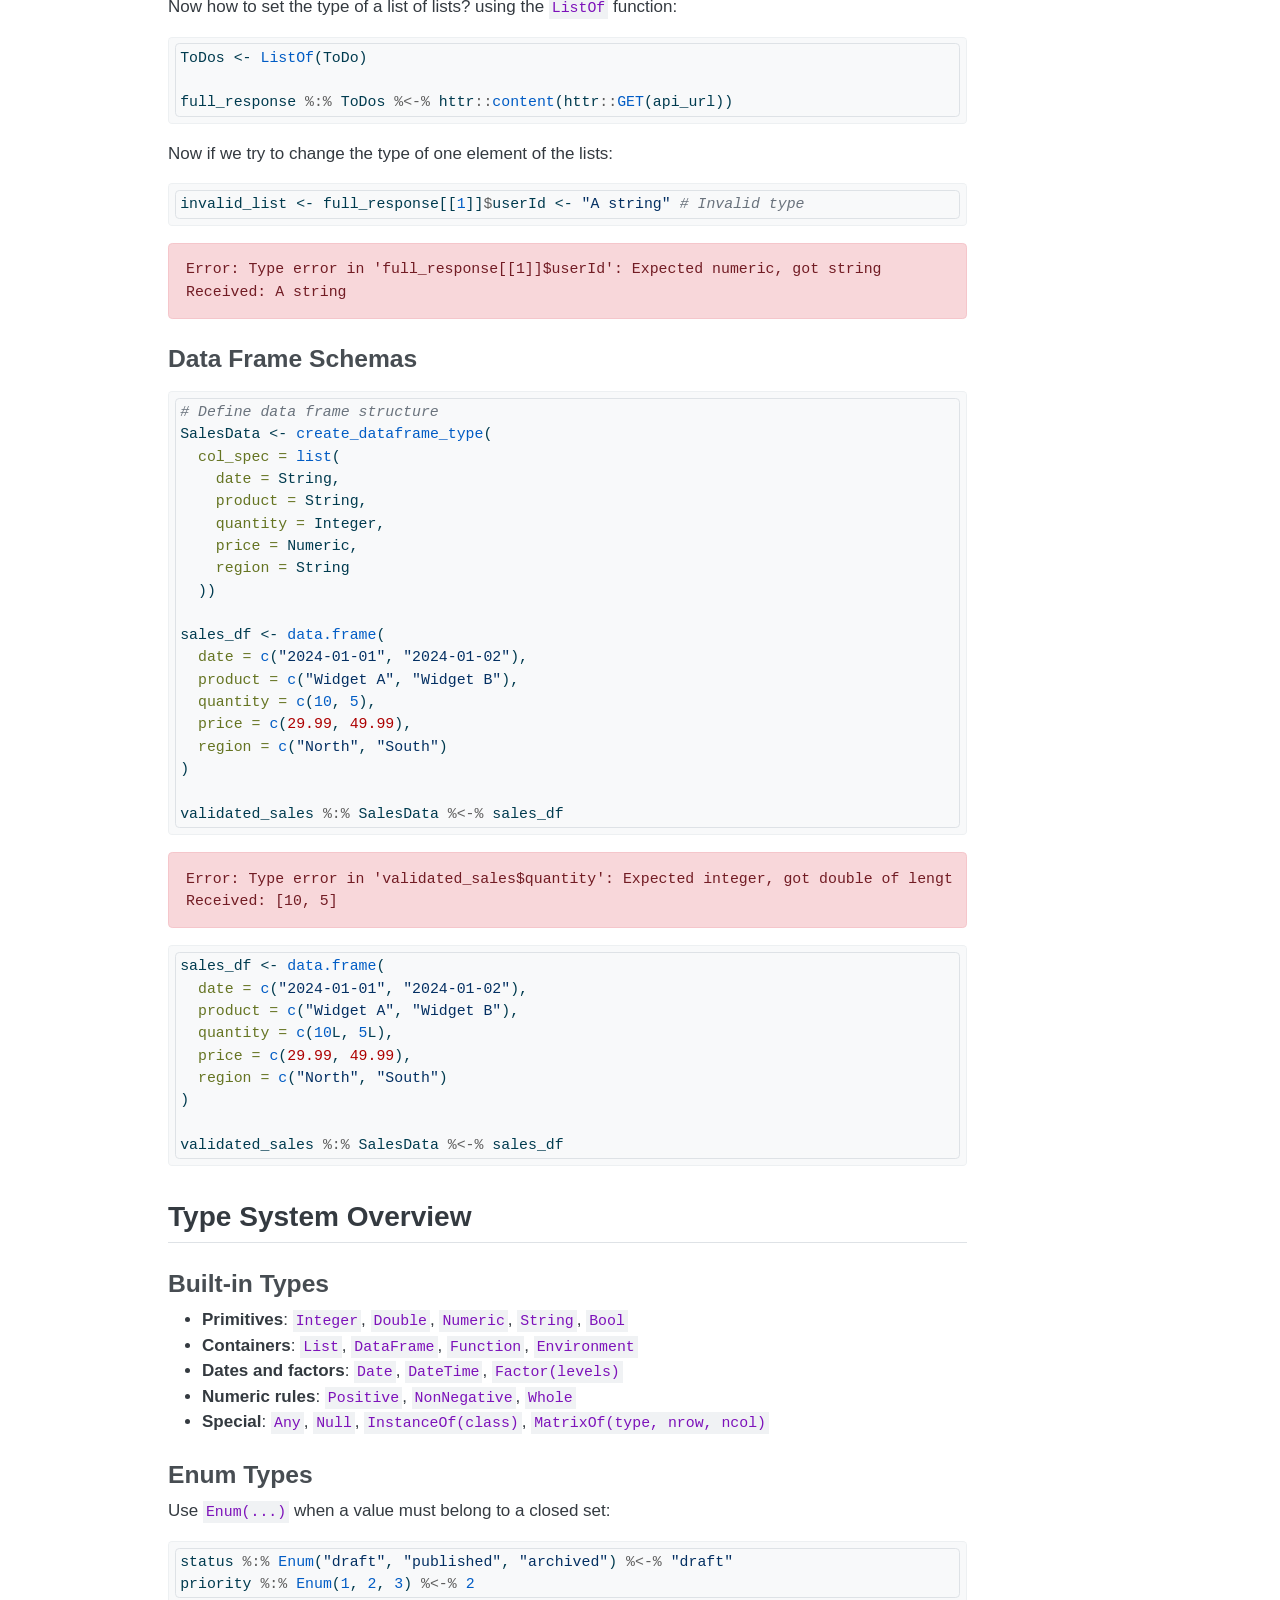
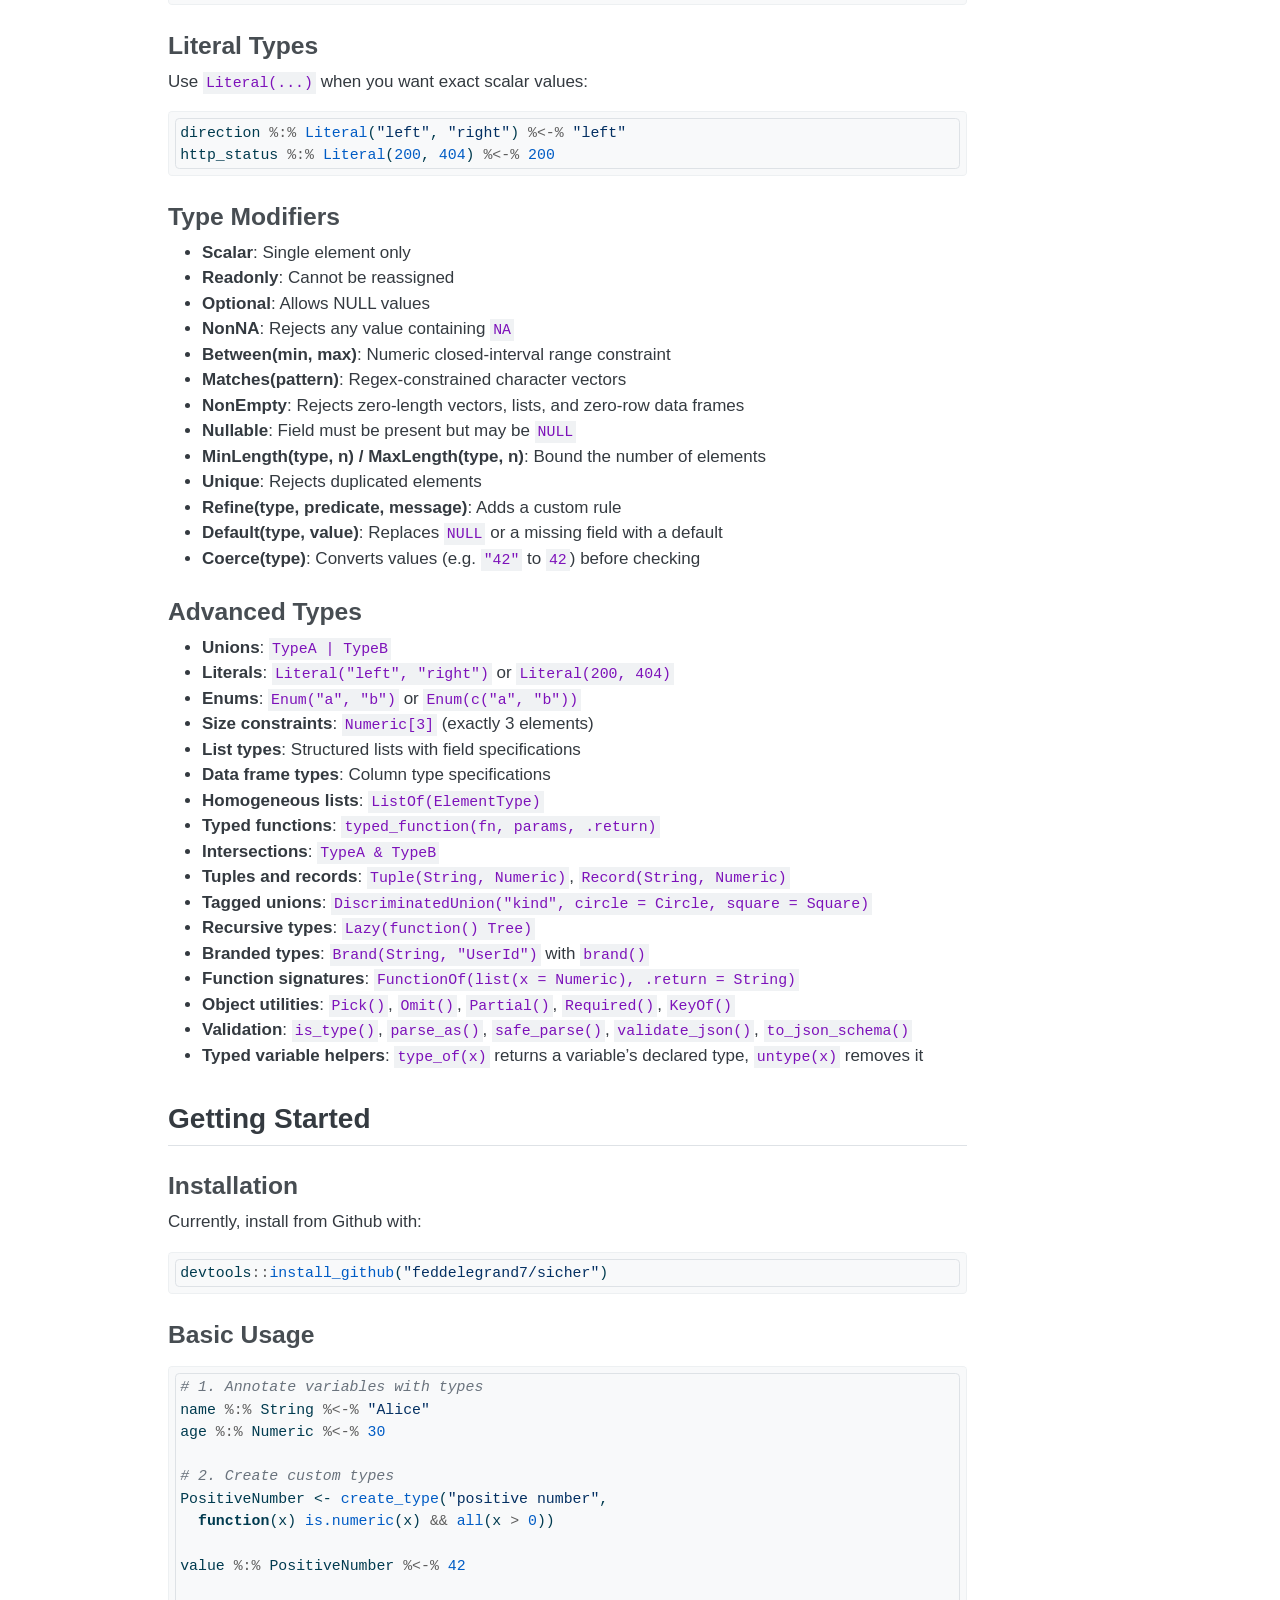
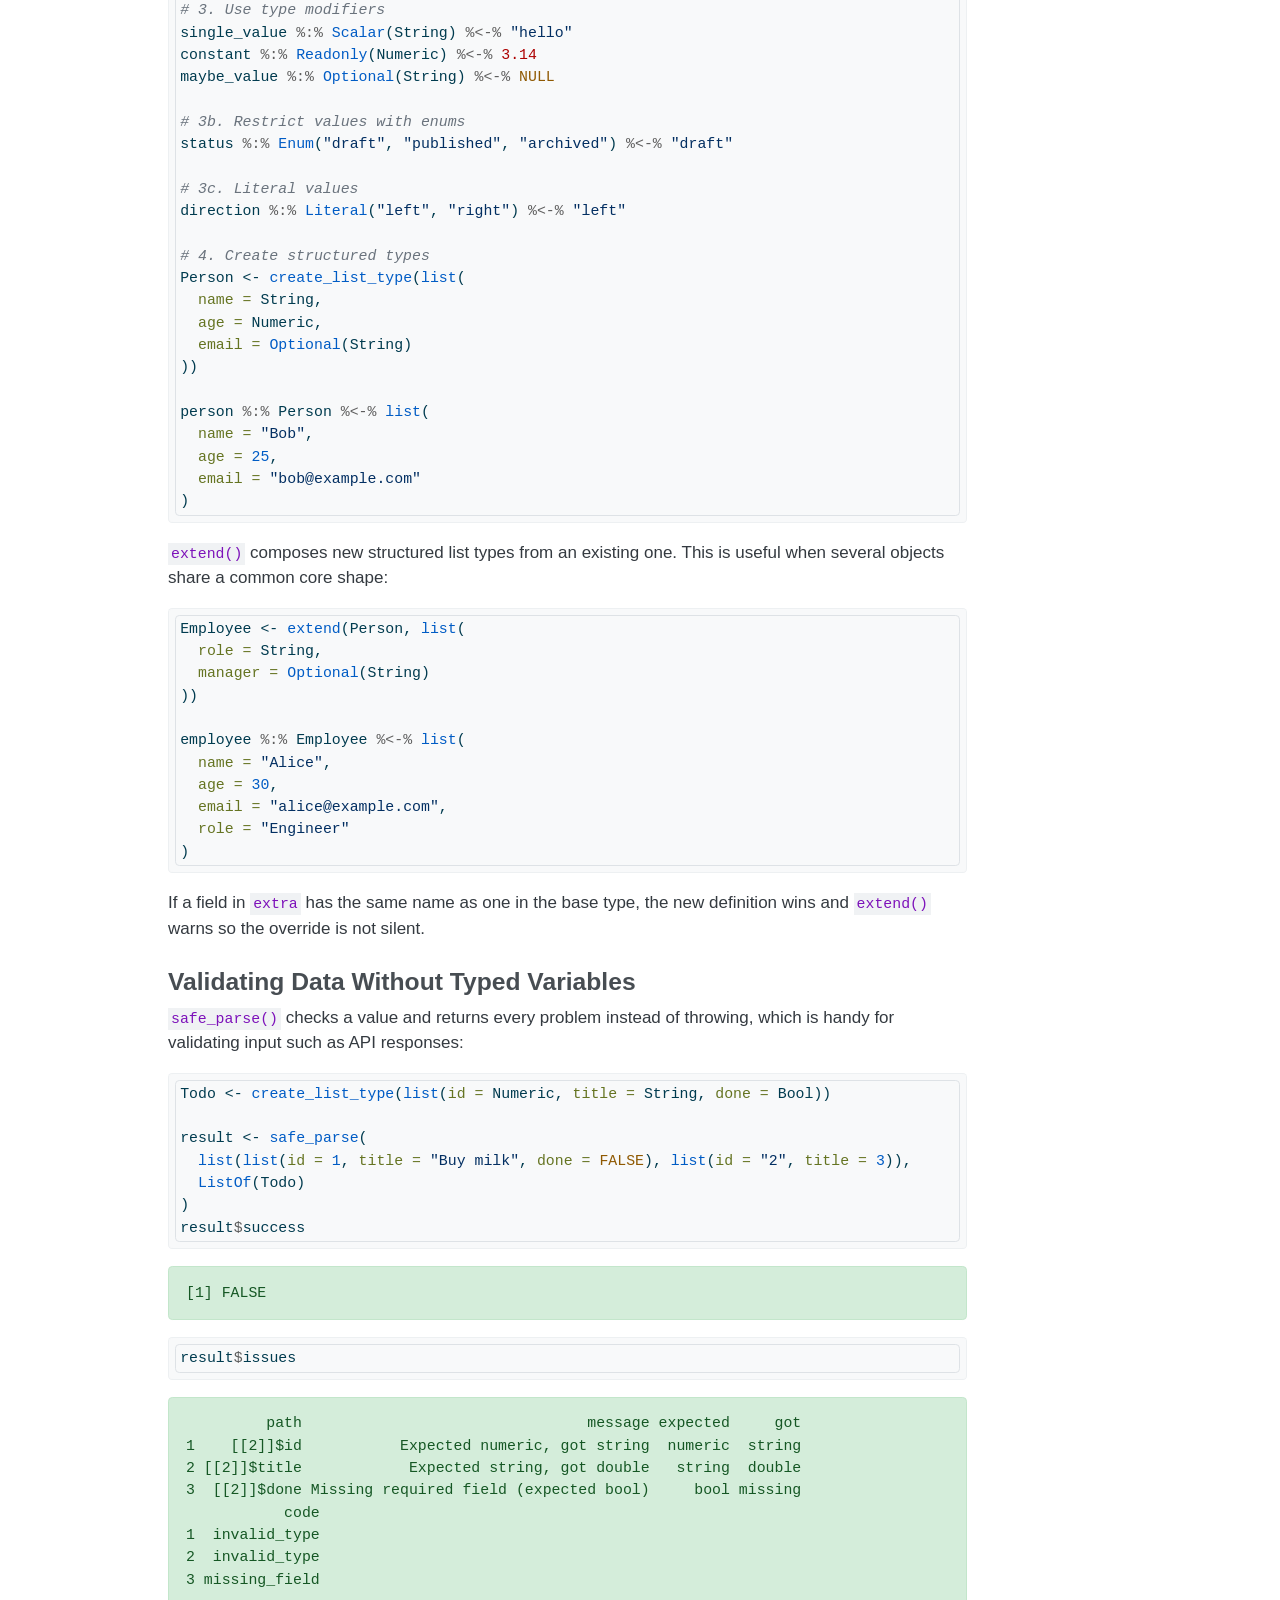
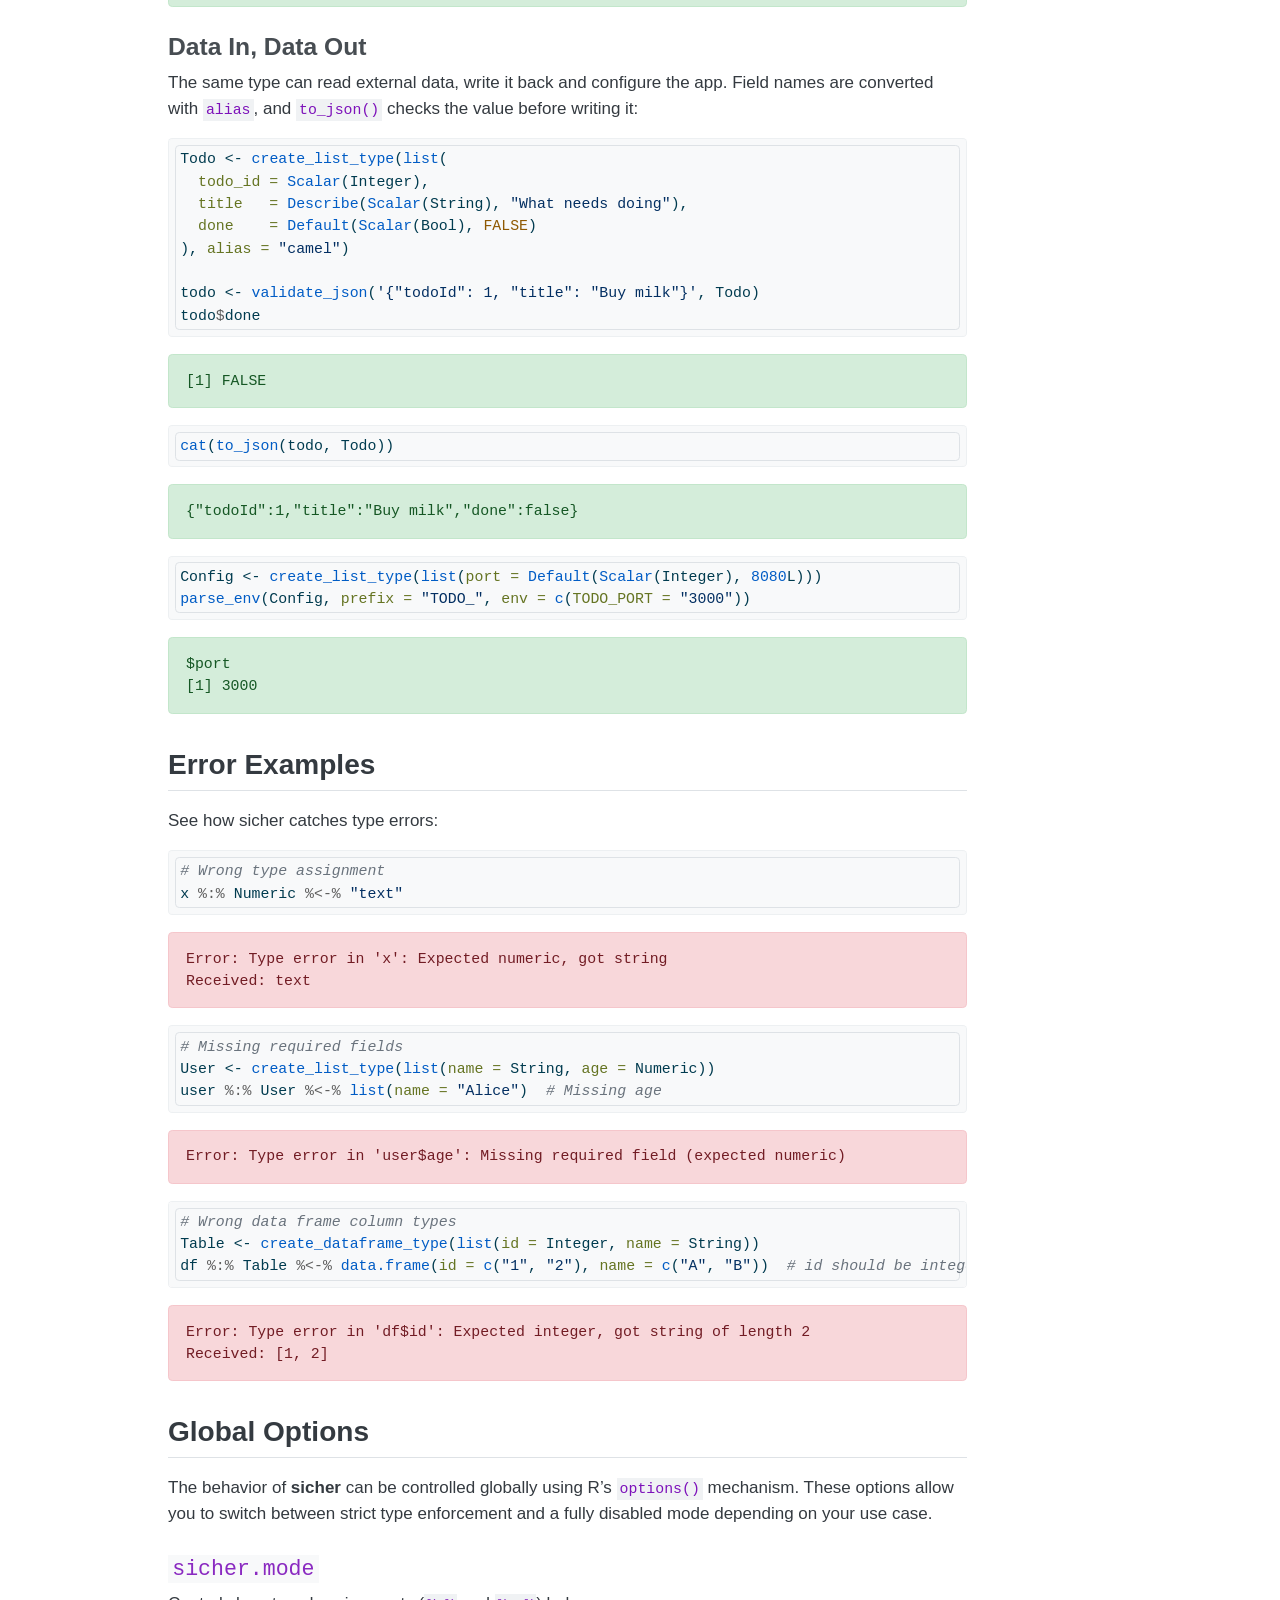
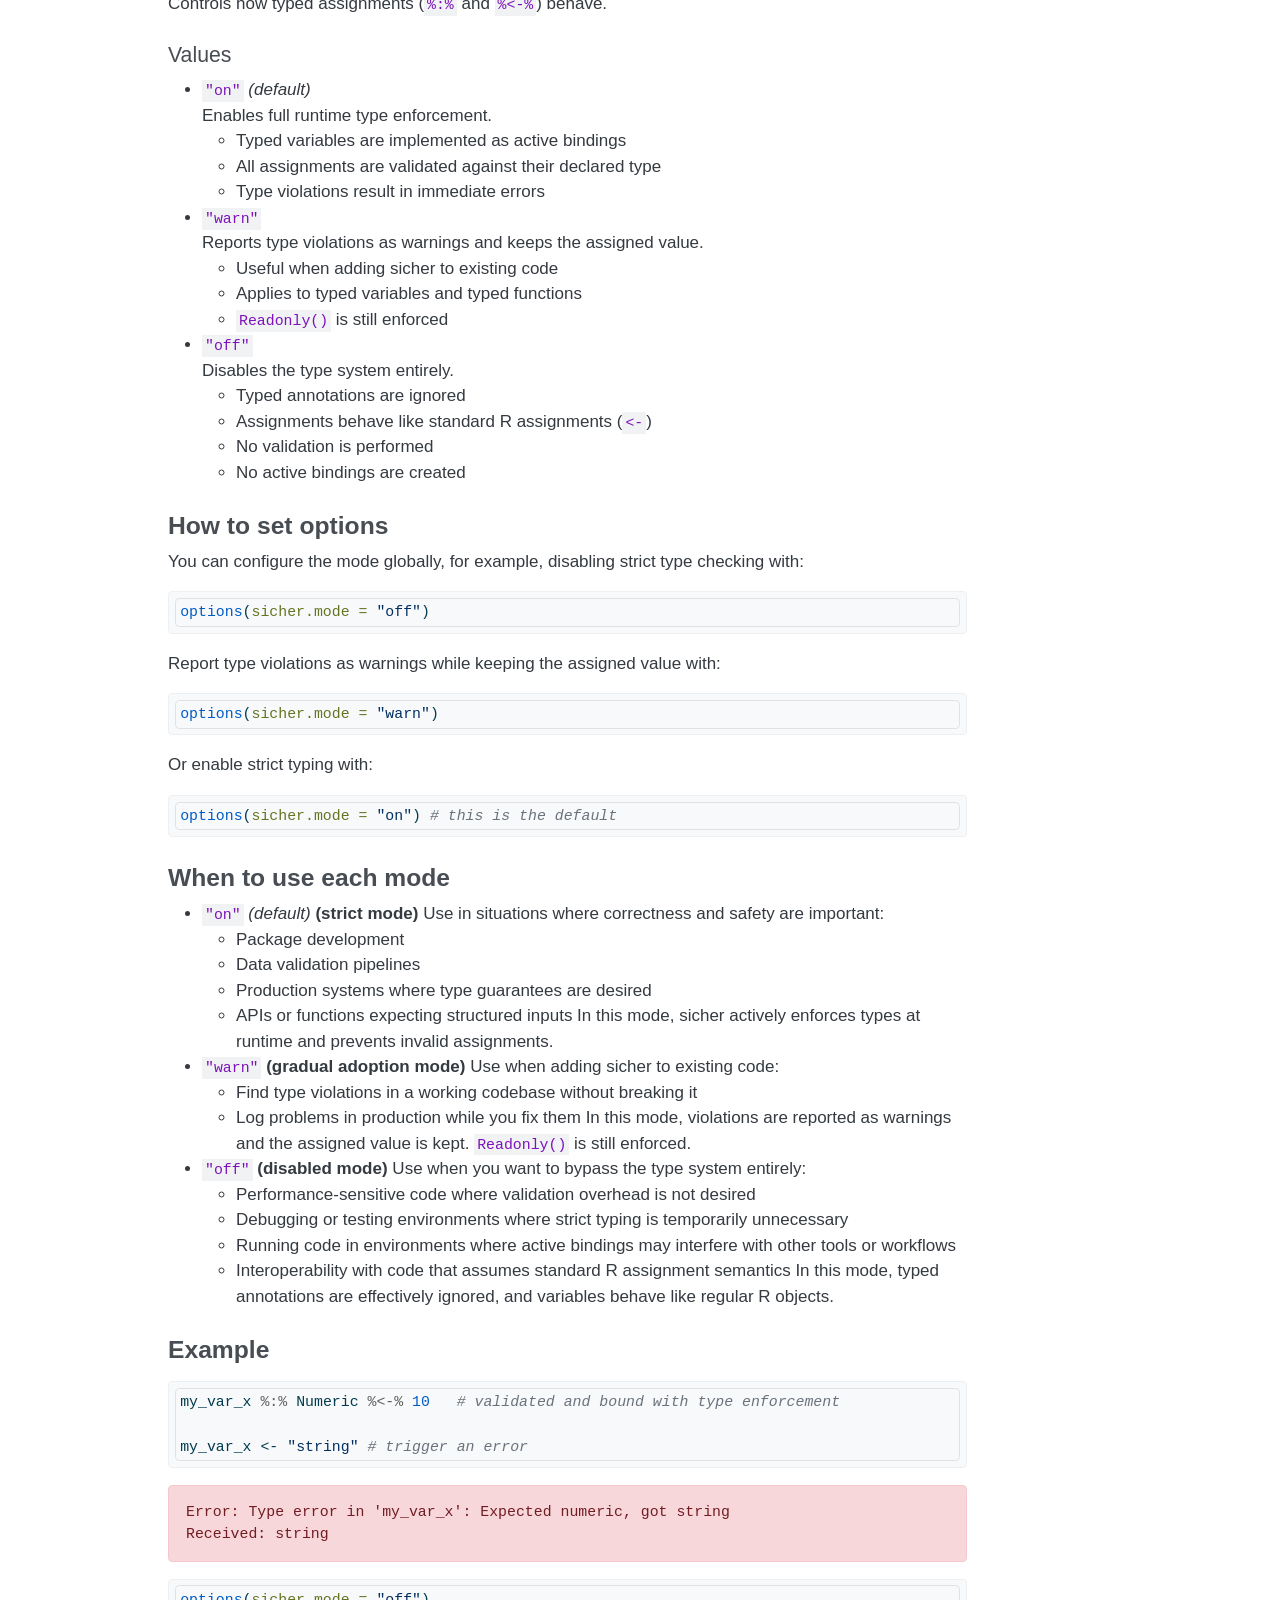
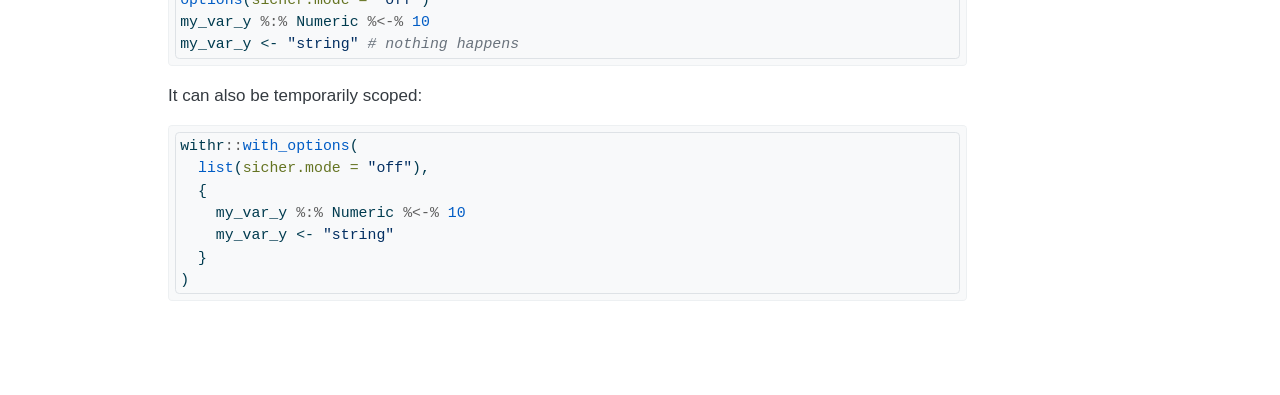
==== commit d3871b16: "Add an interactive webR playground to the website - New Playground page with an editable R console (" ====
--- a/docs/index.html
+++ b/docs/index.html
@@ -136,6 +136,10 @@
   <li class="nav-item">
     <a class="nav-link" href="./api.html"> 
 <span class="menu-text">API Reference</span></a>
+  </li>  
+  <li class="nav-item">
+    <a class="nav-link" href="./playground.html"> 
+<span class="menu-text">Playground</span></a>
   </li>  
 </ul>
             <ul class="navbar-nav navbar-nav-scroll ms-auto">
@@ -237,6 +241,7 @@
 </section>
 <section id="quick-start" class="level2">
 <h2 class="anchored" data-anchor-id="quick-start">Quick Start</h2>
+<p>Want to try it first? The <a href="./playground.html">Playground</a> runs sicher in your browser, no installation needed.</p>
 <p>Install the package and start using types immediately:</p>
 <div class="cell">
 <div class="code-copy-outer-scaffold"><div class="sourceCode cell-code" id="cb1"><pre class="sourceCode r code-with-copy"><code class="sourceCode r"><span id="cb1-1"><a href="#cb1-1" aria-hidden="true" tabindex="-1"></a><span class="fu">library</span>(sicher)</span>
--- a/docs/styles.css
+++ b/docs/styles.css
@@ -272,4 +272,10 @@
     border: 2px solid #000;
     break-inside: avoid;
   }
-}+}
+/* Playground: wrap long error messages instead of cutting them off */
+.qwebr-output-code-area pre,
+.qwebr-output-code-area code {
+  white-space: pre-wrap;
+  overflow-wrap: anywhere;
+}
